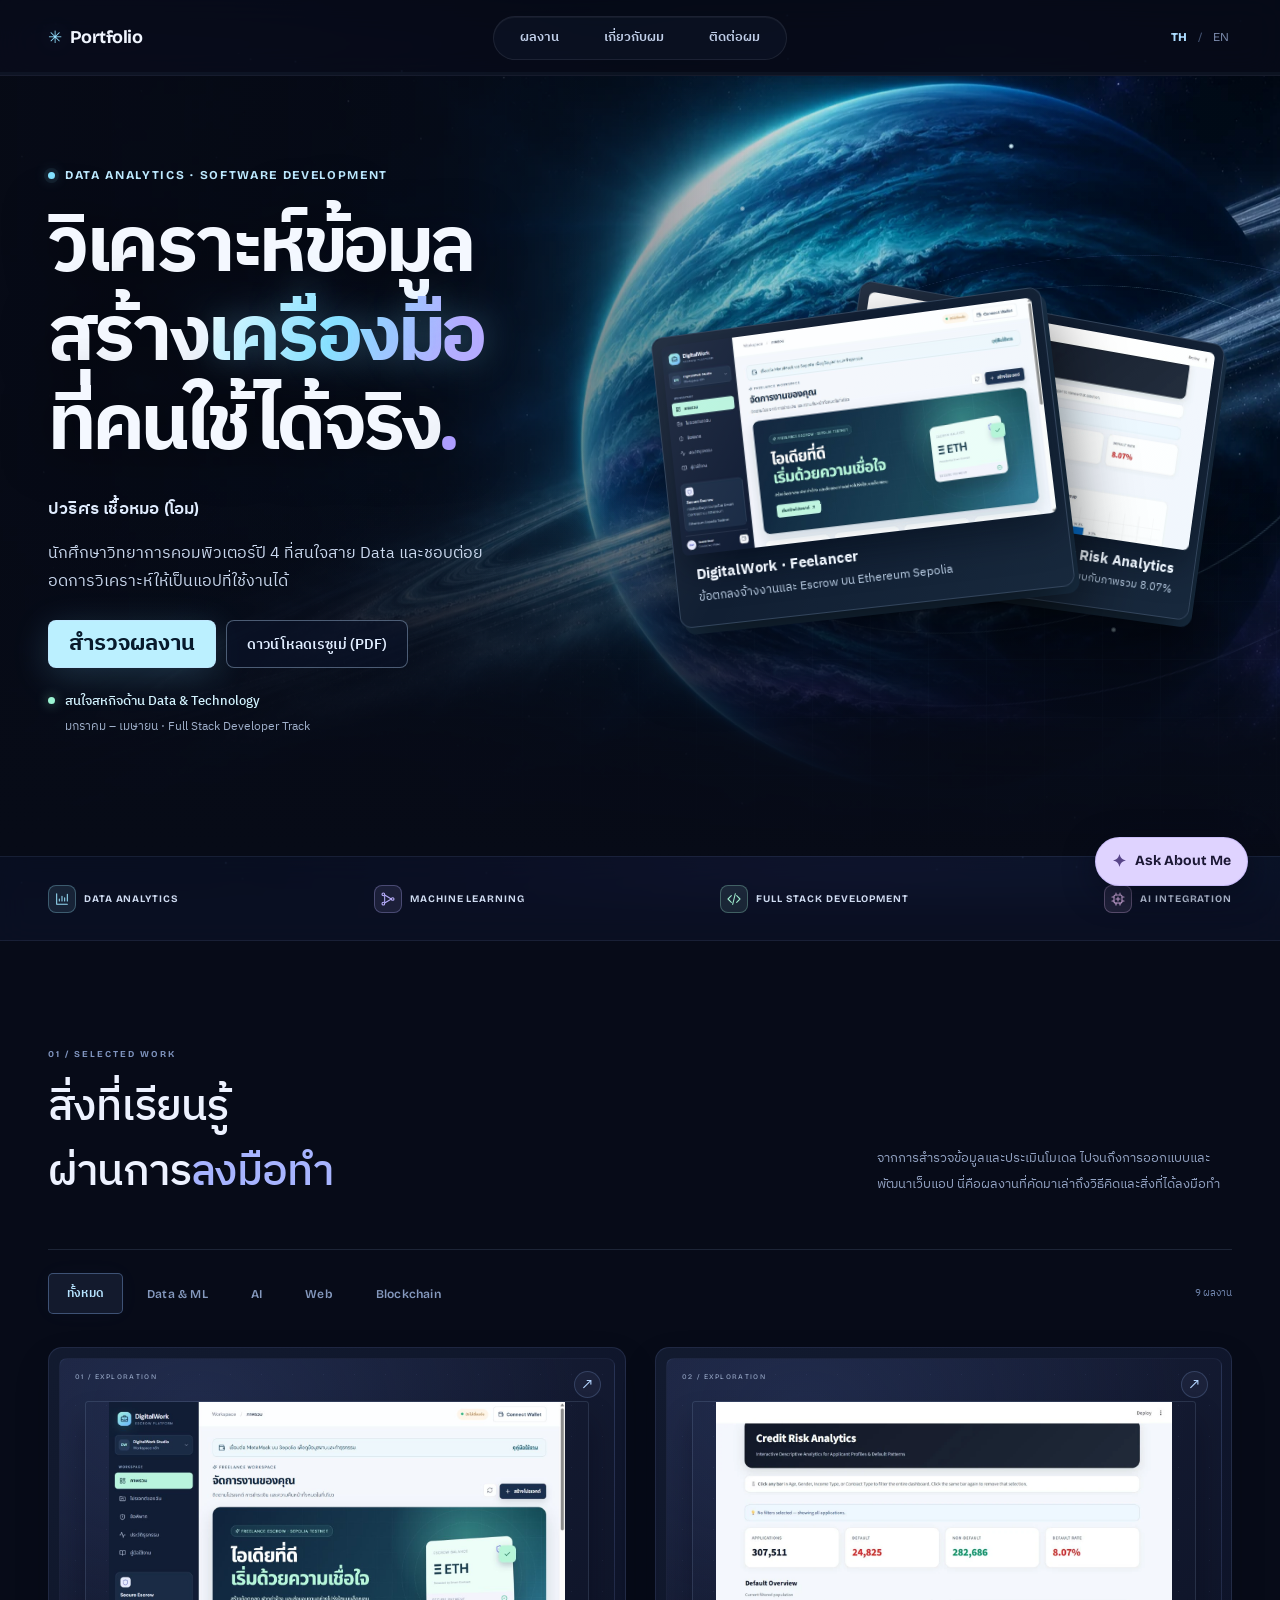
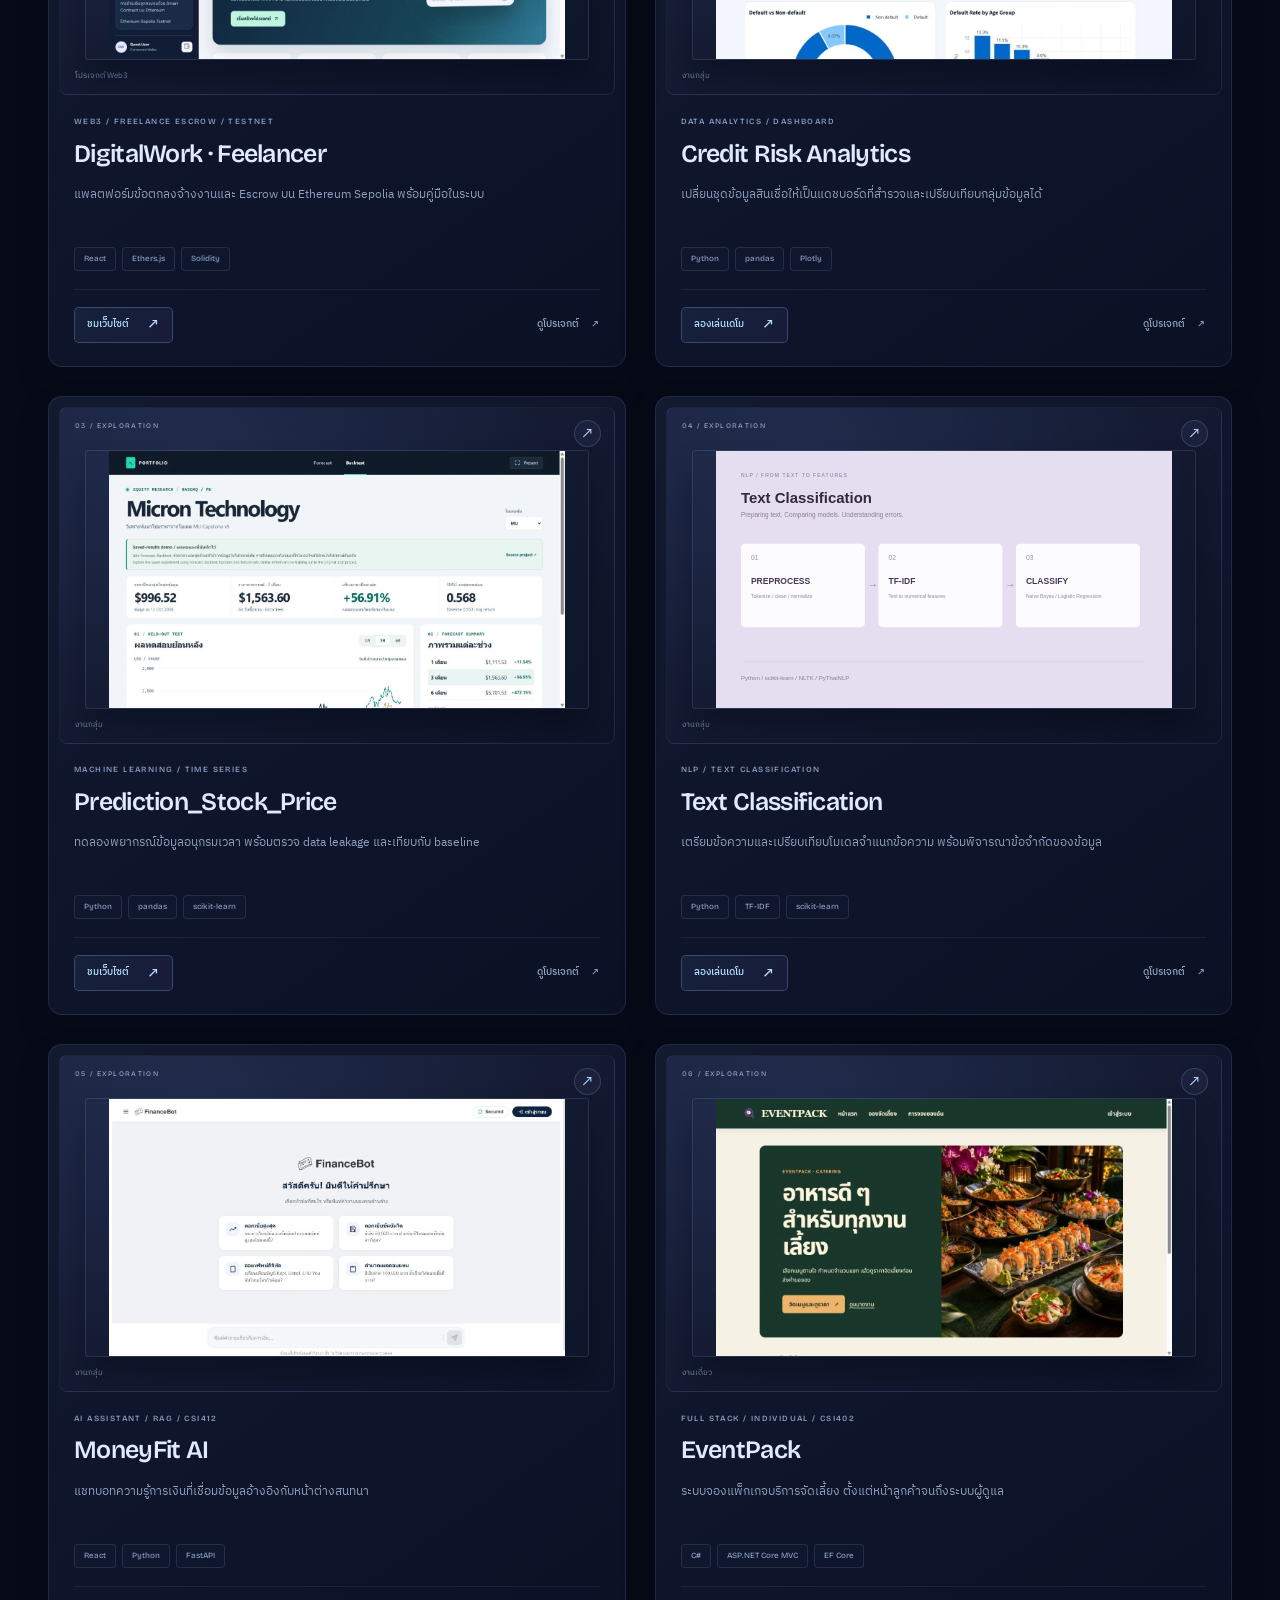
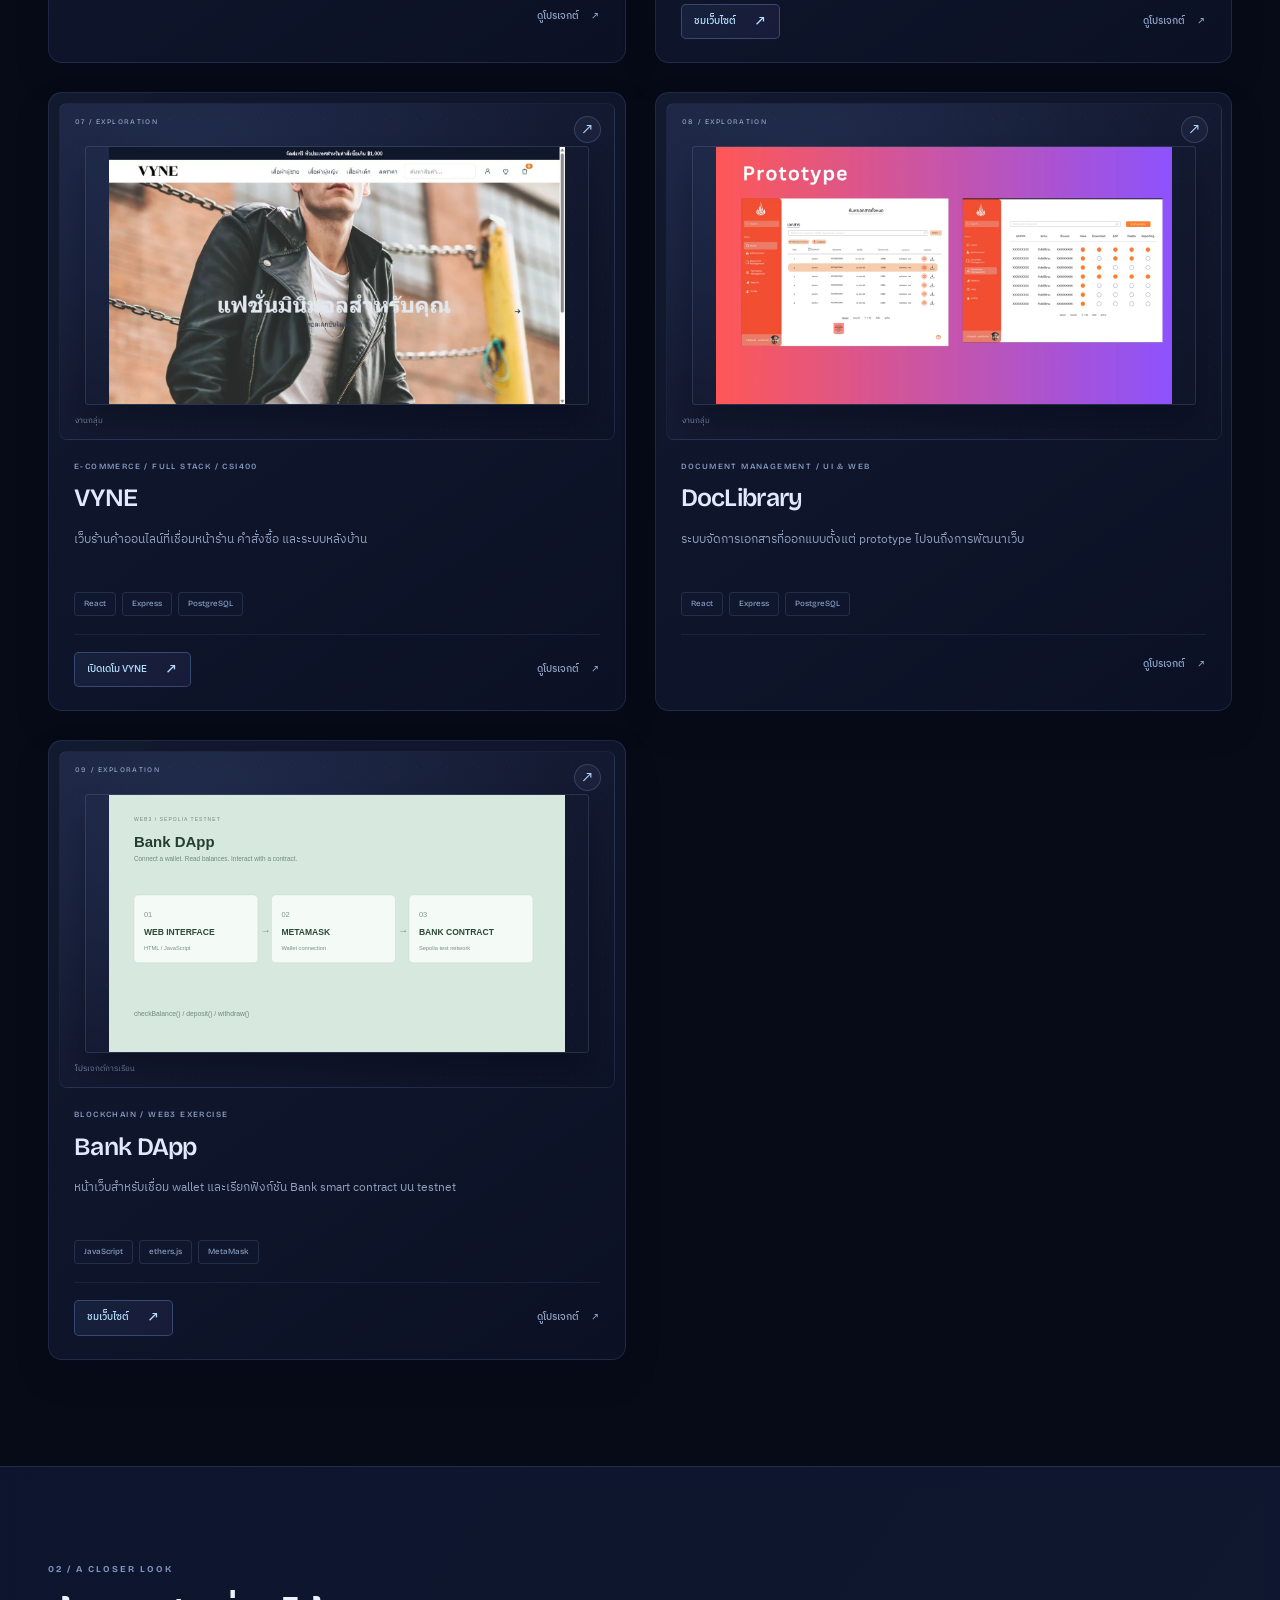
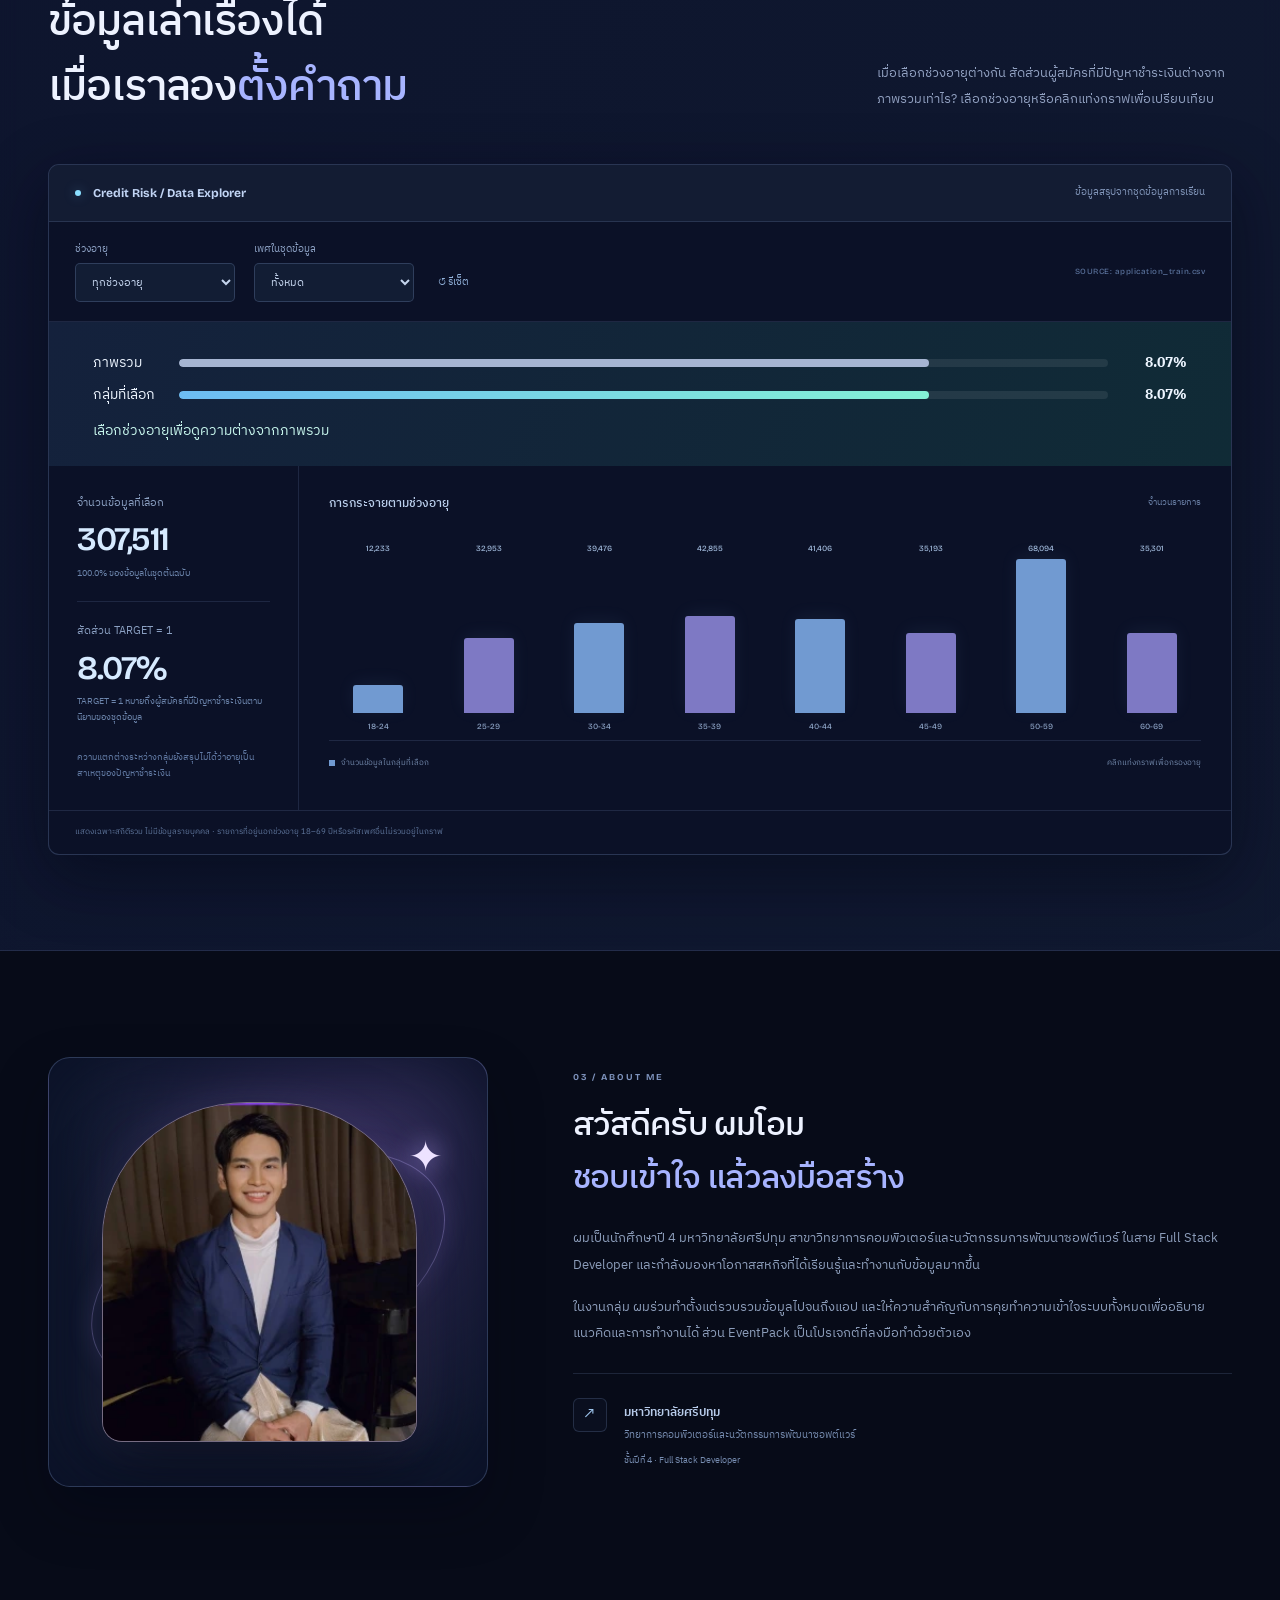
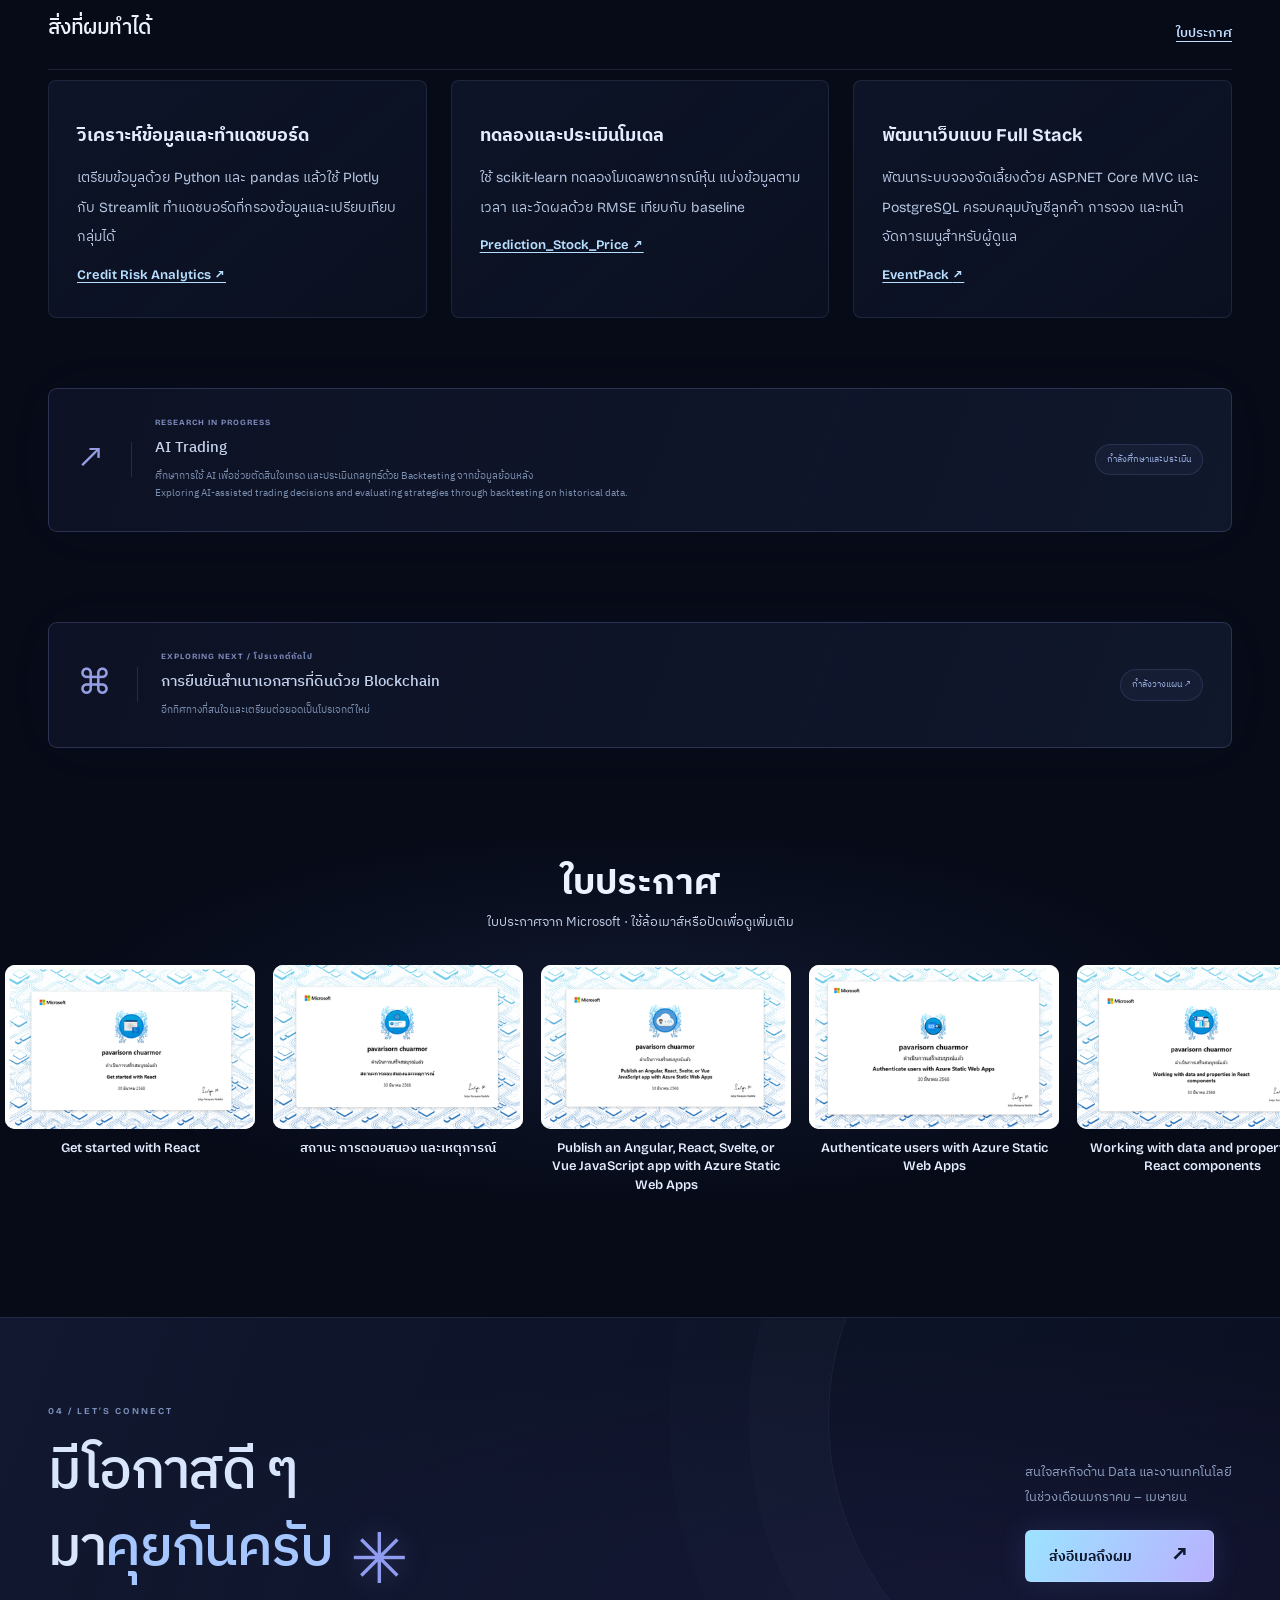
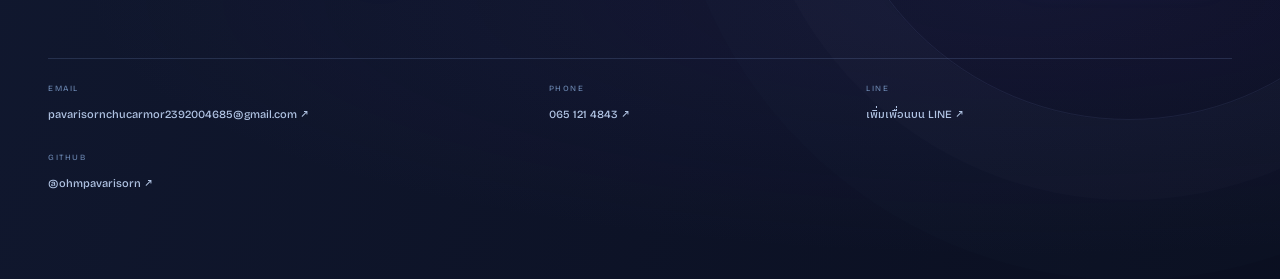
==== index.html @ dfcfea00 "Add space-themed reading progress below navbar" ====
<!doctype html>
<html lang="th">
<head>
  <meta charset="utf-8">
  <meta name="viewport" content="width=device-width, initial-scale=1">
  <meta name="theme-color" content="#070b18">
  <meta name="description" content="Ohm — Pavrisorn Chuamor. Portfolio of data analytics, machine learning, AI and full stack projects. Computer Science student at Sripatum University.">
  <meta property="og:title" content="Portfolio Website Pavarisorn">
  <meta property="og:description" content="Selected work in data analytics, machine learning and full stack development. Available for cooperative education, January–April.">
  <title>Portfolio Website Pavarisorn</title>
  <link rel="icon" href="assets/favicon.svg" type="image/svg+xml">
  <link rel="preconnect" href="https://fonts.googleapis.com">
  <link rel="preconnect" href="https://fonts.gstatic.com" crossorigin>
  <link href="https://fonts.googleapis.com/css2?family=Bricolage+Grotesque:wght@400..800&family=IBM+Plex+Sans+Thai:wght@400;500;600;700&display=swap" rel="stylesheet">
  <link rel="stylesheet" href="styles.css">
  <link rel="stylesheet" href="space.css?v=nebula">
  <link rel="stylesheet" href="profile.css?v=full-width-certificates">
  <link rel="stylesheet" href="ask-ohm.css?v=glass">
  <link rel="stylesheet" href="cursor.css?v=spotlight">
  <link rel="preload" as="image" href="launch-planet.webp">
  <link rel="stylesheet" href="launch.css?v=reading-progress">
  <script src="launch.js?v=depth" defer></script>
  <script src="content.js?v=featured-feelancer" defer></script>
  <script src="app.js?v=case-study" defer></script>
  <script src="navigation.js?v=reading-progress" defer></script>
  <script src="space.js?v=showcase" defer></script>
  <script src="ask-ohm.js?v=project-skills" defer></script>
  <script src="certificates.js?v=wheel-loop" defer></script>
  <script src="cursor.js?v=spotlight" defer></script>
</head>
<body>
  <canvas id="space-canvas" aria-hidden="true"></canvas>
  <div class="space-ambient" aria-hidden="true">
    <span class="space-meteor"></span>
    <span class="space-meteor"></span>
  </div>
  <div class="cursor-spotlight" aria-hidden="true"></div>
  <a class="skip-link" href="#main" data-i18n="skip">ข้ามไปเนื้อหา</a>
  <header class="header">
    <a class="wordmark" href="#home"><span aria-hidden="true">✳</span>Portfolio</a>
    <nav class="portfolio-nav" aria-label="Main navigation">
      <span class="nav-glass" aria-hidden="true"></span>
      <a href="#work" data-i18n="navWork">ผลงาน</a>
      <a href="#about" data-i18n="navAbout">เกี่ยวกับผม</a>
      <a href="#contact" data-i18n="navContact">ติดต่อผม</a>
    </nav>
    <div class="header-actions">
      <div class="language" role="group" aria-label="Language"><button type="button" data-lang="th" aria-pressed="true">TH</button><span>/</span><button type="button" data-lang="en" aria-pressed="false">EN</button></div>
    </div>
    <div class="reading-progress" aria-hidden="true"><span></span></div>
  </header>
  <main id="main">
    <section class="hero launch-hero" id="home">
      <div class="launch-scene" aria-hidden="true">
        <div class="launch-art"></div>
        <div class="launch-depth">
          <div class="launch-stars"></div>
          <div class="launch-orbits">
            <div class="launch-orbit launch-orbit-inner"><i><b></b></i></div>
            <div class="launch-orbit launch-orbit-outer"><i><b></b></i></div>
          </div>
        </div>
        <div class="launch-grid"></div>
      </div>
      <div class="wrap launch-inner">
      <div class="hero-copy">
        <p class="eyebrow"><span class="status-dot"></span><span data-i18n="heroEyebrow">DATA ANALYTICS · SOFTWARE DEVELOPMENT</span></p>
        <h1 data-i18n-html="heroTitle">วิเคราะห์ข้อมูล<br>สร้าง<span class="accent-word">เครื่องมือ<span class="underline"></span></span><br>ที่คนใช้ได้จริง<span class="hero-period">.</span></h1>
        <p class="hero-name" data-i18n="profileName">ปวริศร เชื้อหมอ (โอม)</p>
        <p class="hero-description" data-i18n="heroDescription">นักศึกษาวิทยาการคอมพิวเตอร์ปี 4 ที่สนใจสาย Data และชอบต่อยอดการวิเคราะห์ให้เป็นแอปที่ใช้งานได้</p>
        <div class="hero-buttons">
          <a class="button primary" href="#work"><span data-i18n="viewWork">สำรวจผลงาน</span></a>
          <a class="button resume-button" href="assets/pavarisorn-chuamor-resume.pdf" download><span data-i18n="downloadResume">ดาวน์โหลดเรซูเม่ (PDF)</span></a>
        </div>
        <div class="availability"><span class="launch-signal" aria-hidden="true"></span><div><strong data-i18n="available">สนใจสหกิจด้าน Data & Technology</strong><span data-i18n="internship">มกราคม – เมษายน · Full Stack Developer Track</span></div></div>
      </div>
        <div class="launch-featured" aria-label="Featured projects">
          <div class="launch-projects">
            <a class="launch-card" href="#project/feelancer">
              <img src="assets/feelancer-live.jpg" width="1265" height="712" alt="" decoding="async">
              <div><strong>DigitalWork · Feelancer</strong><small data-i18n="featuredFeelancer">ข้อตกลงจ้างงานและ Escrow บน Ethereum Sepolia</small></div>
            </a>
            <a class="launch-card" href="#project/credit-risk">
              <img src="assets/credit-ui.webp" width="1280" height="720" alt="" decoding="async">
              <div><strong>Credit Risk Analytics</strong><small data-i18n="featuredCredit">ผู้สมัครอายุ 18–24 ปีมีปัญหาชำระเงิน 12.29% เทียบกับภาพรวม 8.07%</small></div>
            </a>
          </div>
        </div>
      </div>
    </section>
    <div class="discipline-strip" aria-label="Areas of interest">
      <div class="wrap">
        <span class="discipline-item">
          <svg viewBox="0 0 24 24" aria-hidden="true"><path d="M4 4v16h16M8 15v-3m4 3V8m4 7v-5m4 5V5"/></svg>
          Data Analytics
        </span>
        <span class="discipline-item">
          <svg viewBox="0 0 24 24" aria-hidden="true"><path d="m7 6 10 6M7 18l10-6M7 8v8"/><circle cx="5" cy="5" r="2"/><circle cx="5" cy="19" r="2"/><circle cx="19" cy="12" r="2"/></svg>
          Machine Learning
        </span>
        <span class="discipline-item">
          <svg viewBox="0 0 24 24" aria-hidden="true"><path d="m8 7-5 5 5 5m8-10 5 5-5 5m-2-13-4 16"/></svg>
          Full Stack Development
        </span>
        <span class="discipline-item">
          <svg viewBox="0 0 24 24" aria-hidden="true"><rect x="6" y="6" width="12" height="12" rx="2"/><path d="M9 3v3m6-3v3m-6 12v3m6-3v3M3 9h3m-3 6h3m12-6h3m-3 6h3m-9-6v6m-3-3h6"/></svg>
          AI Integration
        </span>
      </div>
    </div>

    <section id="work" class="section wrap work-section">
      <div class="section-heading"><div><p class="eyebrow section-index">01 / SELECTED WORK</p><h2 data-i18n-html="workTitle">สิ่งที่เรียนรู้<br>ผ่านการ<span class="serif-word">ลงมือทำ</span></h2></div><p class="section-intro" data-i18n="workIntro">จากการสำรวจข้อมูลและประเมินโมเดล ไปจนถึงการออกแบบและพัฒนาเว็บแอป นี่คือผลงานที่คัดมาเล่าถึงวิธีคิดและสิ่งที่ได้ลงมือทำ</p></div>
      <div class="filter-row"><div class="filters" role="group" aria-label="Project filters"><button data-filter="all" aria-pressed="true" data-i18n="filterAll">ทั้งหมด</button><button data-filter="data" aria-pressed="false">Data & ML</button><button data-filter="ai" aria-pressed="false">AI</button><button data-filter="web" aria-pressed="false">Web</button><button data-filter="blockchain" aria-pressed="false">Blockchain</button></div><span class="project-count" id="project-count" aria-live="polite"></span></div>
      <div class="project-grid" id="project-grid"></div>
      <noscript><p>ผลงาน: Credit Risk Dashboard, MU Forecasting, Text Classification, MoneyFit AI, EventPack, VYNE, DocLibrary และ Bank DApp. กรุณาเปิด JavaScript เพื่อดูรายละเอียดและสลับภาษา</p></noscript>
    </section>

    <section class="playground-section" id="playground">
      <div class="wrap">
        <div class="section-heading"><div><p class="eyebrow section-index">02 / A CLOSER LOOK</p><h2 data-i18n-html="playTitle">ข้อมูลเล่าเรื่องได้<br>เมื่อเราลอง<span class="serif-word">ตั้งคำถาม</span></h2></div><p class="section-intro" data-i18n="playIntro">เมื่อเลือกช่วงอายุต่างกัน สัดส่วนผู้สมัครที่มีปัญหาชำระเงินต่างจากภาพรวมเท่าไร? เลือกช่วงอายุหรือคลิกแท่งกราฟเพื่อเปรียบเทียบ</p></div>
        <div class="explorer">
          <div class="explorer-top"><div><span class="live-dot"></span><strong>Credit Risk / Data Explorer</strong></div><span data-i18n="aggregateOnly">ข้อมูลสรุปจากชุดข้อมูลการเรียน</span></div>
          <div class="explorer-controls"><label><span data-i18n="ageLabel">ช่วงอายุ</span><select id="age-filter"><option value="all">ทุกช่วงอายุ</option><option>18-24</option><option>25-29</option><option>30-34</option><option>35-39</option><option>40-44</option><option>45-49</option><option>50-59</option><option>60-69</option></select></label><label><span data-i18n="genderLabel">เพศในชุดข้อมูล</span><select id="gender-filter"><option value="all">ทั้งหมด</option><option value="F">F</option><option value="M">M</option></select></label><button class="reset-button" id="reset-data" data-i18n="reset">↺ รีเซ็ต</button><span class="data-source">SOURCE: application_train.csv</span></div>
          <div class="rate-panel" hidden id="rate-panel">
            <div class="rate-row"><span data-i18n="overall">ภาพรวม</span><i><b id="overall-bar"></b></i><strong id="overall-rate"></strong></div>
            <div class="rate-row"><span data-i18n="group">กลุ่มที่เลือก</span><i><b id="group-bar"></b></i><strong id="group-rate"></strong></div>
            <p id="rate-insight" aria-live="polite"></p>
          </div>
          <div class="explorer-body"><div class="data-metrics"><div><p data-i18n="recordsLabel">จำนวนข้อมูลที่เลือก</p><strong id="metric-count">—</strong><span id="metric-share">—</span></div><div><p data-i18n="targetLabel">สัดส่วน TARGET = 1</p><strong id="metric-rate">—</strong><span data-i18n="targetExplanation">TARGET = 1 หมายถึงผู้สมัครที่มีปัญหาชำระเงินตามนิยามของชุดข้อมูล</span></div><p class="metric-note" data-i18n="metricNote">ความแตกต่างระหว่างกลุ่มยังสรุปไม่ได้ว่าอายุเป็นสาเหตุของปัญหาชำระเงิน</p></div><div class="age-chart"><div class="chart-heading"><h3 data-i18n="chartTitle">การกระจายตามช่วงอายุ</h3><span data-i18n="chartUnit">จำนวนรายการ</span></div><div id="age-chart" class="bars" role="group" aria-label="Age distribution chart"></div><div class="chart-legend"><span><i></i><span data-i18n="legendCount">จำนวนข้อมูลในกลุ่มที่เลือก</span></span><span data-i18n="chartHint">คลิกแท่งกราฟเพื่อกรองอายุ</span></div></div></div>
          <p class="explorer-foot" data-i18n="dataFoot">แสดงเฉพาะสถิติรวม ไม่มีข้อมูลรายบุคคล · รายการที่อยู่นอกช่วงอายุ 18–69 ปีหรือรหัสเพศอื่นไม่รวมอยู่ในกราฟ</p>
        </div>
      </div>
    </section>

    <section class="section wrap about-section" id="about">
      <figure class="about-card portrait">
        <div class="portrait-orbit" aria-hidden="true"></div>
        <div class="portrait-photo"><img src="assets/pavrisorn-portrait.webp" width="331" height="317" alt="Pavrisorn Chuamor (Ohm)" loading="lazy"></div>
        <span class="portrait-star" aria-hidden="true">✦</span>
      </figure>
      <div class="about-copy"><p class="eyebrow section-index">03 / ABOUT ME</p><h2 data-i18n-html="aboutTitle">สวัสดีครับ ผมโอม<br><span class="serif-word">ชอบเข้าใจ แล้วลงมือสร้าง</span></h2><p data-i18n="aboutBody">ผมเป็นนักศึกษาปี 4 มหาวิทยาลัยศรีปทุม สาขาวิทยาการคอมพิวเตอร์และนวัตกรรมการพัฒนาซอฟต์แวร์ ในสาย Full Stack Developer และกำลังมองหาโอกาสสหกิจที่ได้เรียนรู้และทำงานกับข้อมูลมากขึ้น</p><p data-i18n="aboutBody2">ในงานกลุ่ม ผมร่วมทำตั้งแต่รวบรวมข้อมูลไปจนถึงแอป และให้ความสำคัญกับการคุยทำความเข้าใจระบบทั้งหมดเพื่ออธิบายแนวคิดและการทำงานได้ ส่วน EventPack เป็นโปรเจกต์ที่ลงมือทำด้วยตัวเอง</p><div class="education"><span class="education-icon">↗</span><div><strong data-i18n="educationTitle">มหาวิทยาลัยศรีปทุม</strong><p data-i18n="educationBody">วิทยาการคอมพิวเตอร์และนวัตกรรมการพัฒนาซอฟต์แวร์</p><span data-i18n="educationTrack">ชั้นปีที่ 4 · Full Stack Developer</span></div></div></div>
    </section>
    <section class="wrap skills-section" aria-labelledby="skills-title">
      <div class="section-heading compact"><h2 id="skills-title" data-i18n="skillsTitle">สิ่งที่ผมทำได้</h2><a class="text-link credentials-jump" href="#credentials" data-i18n="credentialsTitle">ใบประกาศ</a></div>
      <div class="skills-grid">
        <div><h3 data-i18n="capabilityData">วิเคราะห์ข้อมูลและทำแดชบอร์ด</h3><p data-i18n="skillsData">เตรียมข้อมูลด้วย Python และ pandas แล้วใช้ Plotly กับ Streamlit ทำแดชบอร์ดที่กรองข้อมูลและเปรียบเทียบกลุ่มได้</p><a href="#project/credit-risk">Credit Risk Analytics <span aria-hidden="true">↗</span></a></div>
        <div><h3 data-i18n="capabilityModel">ทดลองและประเมินโมเดล</h3><p data-i18n="skillsModel">ใช้ scikit-learn ทดลองโมเดลพยากรณ์หุ้น แบ่งข้อมูลตามเวลา และวัดผลด้วย RMSE เทียบกับ baseline</p><a href="#project/mu-forecast">Prediction_Stock_Price <span aria-hidden="true">↗</span></a></div>
        <div><h3 data-i18n="capabilityWeb">พัฒนาเว็บแบบ Full Stack</h3><p data-i18n="skillsWeb">พัฒนาระบบจองจัดเลี้ยงด้วย ASP.NET Core MVC และ PostgreSQL ครอบคลุมบัญชีลูกค้า การจอง และหน้าจัดการเมนูสำหรับผู้ดูแล</p><a href="#project/eventpack">EventPack <span aria-hidden="true">↗</span></a></div>
      </div>
    </section>
    <section class="wrap next-project" id="ai-trading"><span class="next-icon" aria-hidden="true">↗</span><div><p class="eyebrow">RESEARCH IN PROGRESS</p><h3>AI Trading</h3><p lang="th">ศึกษาการใช้ AI เพื่อช่วยตัดสินใจเทรด และประเมินกลยุทธ์ด้วย Backtesting จากข้อมูลย้อนหลัง</p><p lang="en">Exploring AI-assisted trading decisions and evaluating strategies through backtesting on historical data.</p></div><span class="coming-soon">กำลังศึกษาและประเมิน</span></section>
    <section class="wrap next-project" id="next-project"><span class="next-icon" aria-hidden="true">⌘</span><div><p class="eyebrow" data-i18n="nextEyebrow">EXPLORING NEXT / โปรเจกต์ถัดไป</p><h3 data-i18n="nextTitle">การยืนยันสำเนาเอกสารที่ดินด้วย Blockchain</h3><p data-i18n="nextBody">อีกทิศทางที่สนใจและเตรียมต่อยอดเป็นโปรเจกต์ใหม่</p></div><span class="coming-soon" data-i18n="comingSoon">กำลังวางแผน ↗</span></section>

    <section id="credentials" class="credentials-section" aria-labelledby="credentials-title">
      <div class="credentials-copy">
        <h2 id="credentials-title" data-i18n="credentialsTitle">ใบประกาศ</h2>
        <p id="certificates-hint" data-i18n="credentialsIntro">ใบประกาศจาก Microsoft · ใช้ล้อเมาส์หรือปัดเพื่อดูเพิ่มเติม</p>
      </div>
      <div class="certificate-deck">
        <ol class="certificate-track" id="certificate-track" tabindex="0" aria-labelledby="credentials-title" aria-describedby="certificates-hint">
          <li class="certificate-slide">
            <button type="button" class="certificate-image gallery-image" data-image="assets/certificates/microsoft-01.png" data-caption="Get started with React" aria-labelledby="certificate-title-1">
              <img src="assets/certificates/microsoft-01.png" alt="" width="385" height="257" loading="lazy">
            </button>
            <h3 id="certificate-title-1" lang="en">Get started with React</h3>
          </li>
          <li class="certificate-slide">
            <button type="button" class="certificate-image gallery-image" data-image="assets/certificates/microsoft-02.png" data-caption="สถานะ การตอบสนอง และเหตุการณ์" aria-labelledby="certificate-title-2">
              <img src="assets/certificates/microsoft-02.png" alt="" width="384" height="257" loading="lazy">
            </button>
            <h3 id="certificate-title-2" lang="th">สถานะ การตอบสนอง และเหตุการณ์</h3>
          </li>
          <li class="certificate-slide">
            <button type="button" class="certificate-image gallery-image" data-image="assets/certificates/microsoft-03.png" data-caption="Publish an Angular, React, Svelte, or Vue JavaScript app with Azure Static Web Apps" aria-labelledby="certificate-title-3">
              <img src="assets/certificates/microsoft-03.png" alt="" width="381" height="255" loading="lazy">
            </button>
            <h3 id="certificate-title-3" lang="en">Publish an Angular, React, Svelte, or Vue JavaScript app with Azure Static Web Apps</h3>
          </li>
          <li class="certificate-slide">
            <button type="button" class="certificate-image gallery-image" data-image="assets/certificates/microsoft-04.png" data-caption="Authenticate users with Azure Static Web Apps" aria-labelledby="certificate-title-4">
              <img src="assets/certificates/microsoft-04.png" alt="" width="383" height="255" loading="lazy">
            </button>
            <h3 id="certificate-title-4" lang="en">Authenticate users with Azure Static Web Apps</h3>
          </li>
          <li class="certificate-slide">
            <button type="button" class="certificate-image gallery-image" data-image="assets/certificates/microsoft-05.png" data-caption="Working with data and properties in React components" aria-labelledby="certificate-title-5">
              <img src="assets/certificates/microsoft-05.png" alt="" width="386" height="259" loading="lazy">
            </button>
            <h3 id="certificate-title-5" lang="en">Working with data and properties in React components</h3>
          </li>
          <li class="certificate-slide">
            <button type="button" class="certificate-image gallery-image" data-image="assets/certificates/microsoft-06.png" data-caption="สร้างแอปพลิเคชันแบบเต็มรูปแบบด้วย React และ ASP.NET Core Minimal API" aria-labelledby="certificate-title-6">
              <img src="assets/certificates/microsoft-06.png" alt="" width="399" height="259" loading="lazy">
            </button>
            <h3 id="certificate-title-6" lang="th">สร้างแอปพลิเคชันแบบเต็มรูปแบบด้วย React และ ASP.NET Core Minimal API</h3>
          </li>
          <li class="certificate-slide">
            <button type="button" class="certificate-image gallery-image" data-image="assets/certificates/microsoft-07.png" data-caption="สร้าง Web API ด้วย ASP.NET Core Minimal API และ .NET" aria-labelledby="certificate-title-7">
              <img src="assets/certificates/microsoft-07.png" alt="" width="392" height="267" loading="lazy">
            </button>
            <h3 id="certificate-title-7" lang="th">สร้าง Web API ด้วย ASP.NET Core Minimal API และ .NET</h3>
          </li>
          <li class="certificate-slide">
            <button type="button" class="certificate-image gallery-image" data-image="assets/certificates/microsoft-08.png" data-caption="ใช้ฐานข้อมูลกับ Minimal API ด้วย Entity Framework Core และ ASP.NET Core" aria-labelledby="certificate-title-8">
              <img src="assets/certificates/microsoft-08.png" alt="" width="375" height="256" loading="lazy">
            </button>
            <h3 id="certificate-title-8" lang="th">ใช้ฐานข้อมูลกับ Minimal API ด้วย Entity Framework Core และ ASP.NET Core</h3>
          </li>
          <li class="certificate-slide">
            <button type="button" class="certificate-image gallery-image" data-image="assets/certificates/microsoft-09.png" data-caption="Publish an API to Azure Static Web Apps" aria-labelledby="certificate-title-9">
              <img src="assets/certificates/microsoft-09.png" alt="" width="382" height="256" loading="lazy">
            </button>
            <h3 id="certificate-title-9" lang="en">Publish an API to Azure Static Web Apps</h3>
          </li>
          <li class="certificate-slide">
            <button type="button" class="certificate-image gallery-image" data-image="assets/certificates/microsoft-10.png" data-caption="นำเข้าข้อมูลด้วย Windows PowerShell" aria-labelledby="certificate-title-10">
              <img src="assets/certificates/microsoft-10.png" alt="" width="370" height="249" loading="lazy">
            </button>
            <h3 id="certificate-title-10" lang="th">นำเข้าข้อมูลด้วย Windows PowerShell</h3>
          </li>
        </ol>
      </div>
    </section>

    <section id="contact" class="contact-section"><div class="wrap"><p class="eyebrow section-index">04 / LET'S CONNECT</p><div class="contact-heading"><h2 data-i18n-html="contactTitle">มีโอกาสดี ๆ<br>มา<span class="serif-word">คุยกันครับ</span><span class="contact-star">✳</span></h2><div><p data-i18n="contactBody">สนใจสหกิจด้าน Data และงานเทคโนโลยี<br>ในช่วงเดือนมกราคม – เมษายน</p><a class="button primary" href="https://mail.google.com/mail/?view=cm&amp;fs=1&amp;to=pavarisornchucarmor2392004685%40gmail.com" target="_blank" rel="noopener noreferrer"><span data-i18n="emailMe">ส่งอีเมลถึงผม</span><span>↗</span></a></div></div><div class="contact-details"><a href="mailto:pavarisornchucarmor2392004685@gmail.com"><span>EMAIL</span><strong>pavarisornchucarmor2392004685@gmail.com ↗</strong></a><a href="tel:+66651214843"><span>PHONE</span><strong>065 121 4843 ↗</strong></a><a href="https://line.me/ti/p/I6e5qx8350" target="_blank" rel="noopener noreferrer" aria-label="Add me on LINE"><span>LINE</span><strong>เพิ่มเพื่อนบน LINE ↗</strong></a><a href="https://github.com/ohmpavarisorn" target="_blank" rel="noopener noreferrer"><span>GITHUB</span><strong>@ohmpavarisorn ↗</strong></a></div></div></section>
  </main>
  <div class="ask-widget">
    <section class="ask-panel" id="ask-ohm" aria-labelledby="ask-title" hidden>
      <div class="ask-header">
        <h2 id="ask-title" tabindex="-1">Ask About Me</h2>
        <button class="ask-close" type="button" aria-label="ปิด Ask About Me"><span aria-hidden="true">×</span></button>
      </div>
      <div class="ask-body">
        <div class="ask-conversation" aria-live="polite" aria-atomic="true">
          <p class="ask-question" hidden></p>
          <p class="ask-reply"></p>
        </div>
        <form class="ask-form" role="search" aria-labelledby="ask-title">
          <input name="question" type="search" maxlength="180" autocomplete="off" required>
          <button type="submit"><span aria-hidden="true">↑</span></button>
        </form>
        <div class="ask-suggestions"></div>
        <div class="ask-result" hidden></div>
      </div>
    </section>
    <button class="ask-launcher" type="button" aria-controls="ask-ohm" aria-expanded="false" hidden><span aria-hidden="true">✦</span> Ask About Me</button>
  </div>
  <dialog id="project-dialog" aria-labelledby="dialog-title"><div class="dialog-inner"><button class="dialog-close" id="dialog-close" aria-label="Close project">✕</button><div id="dialog-content"></div></div></dialog>
  <dialog id="image-dialog" aria-label="Project image"><button class="image-close" aria-label="Close image">✕</button><img id="lightbox-image" src="" alt=""></dialog>
  <div class="toast" id="toast" role="status"></div>
</body>
</html>
---- styles.css ----
:root{--paper:#f4f4ee;--ink:#202520;--muted:#6e746a;--line:#d8dccf;--green:#d4f474;--forest:#26392f;--white:#fff;--body:'IBM Plex Sans Thai','Leelawadee UI',sans-serif;--display:'Manrope','IBM Plex Sans Thai',sans-serif}
*{box-sizing:border-box}html{scroll-behavior:smooth;scroll-padding-top:100px}body{margin:0;color:var(--ink);background:var(--paper);font-family:var(--body);font-size:16px;line-height:1.75;-webkit-font-smoothing:antialiased}button,input,select{font:inherit}button,a{-webkit-tap-highlight-color:transparent}a{color:inherit;text-decoration:none}button{cursor:pointer}button:focus-visible,a:focus-visible,select:focus-visible{outline:3px solid #538d37;outline-offset:5px}img{display:block;max-width:100%;height:auto}p,h1,h2,h3{margin:0}button{color:inherit}::selection{background:var(--green);color:var(--ink)}.wrap{width:min(1200px,calc(100% - 96px));margin-inline:auto}.header{height:94px;display:flex;align-items:center;justify-content:space-between;padding:0 48px;border-bottom:1px solid var(--line);max-width:1600px;margin:auto;gap:25px}.wordmark{font-family:var(--display);font-size:33px;font-weight:800;letter-spacing:-2px;line-height:1;display:inline-flex;align-items:center;gap:3px}.wordmark span{font-size:39px;font-weight:400;color:#62813b;line-height:1}.desktop-nav{display:flex;gap:34px;font-size:14px;font-weight:500}.desktop-nav a{position:relative}.desktop-nav a:after{content:'';position:absolute;bottom:-6px;left:0;height:1px;width:0;background:var(--ink);transition:width .2s}.desktop-nav a:hover:after{width:100%}.header-actions{display:flex;align-items:center;gap:30px}.language{display:flex;gap:8px;align-items:center;font-family:var(--display);font-size:12px}.language button{border:0;background:none;color:#868b81;padding:5px 3px}.language button[aria-pressed=true]{color:var(--ink);font-weight:800}.language span{color:#9b9f95}.contact-link{font-size:14px;display:flex;align-items:center;gap:23px}.contact-link>span:last-child{border:1px solid var(--ink);border-radius:50%;width:32px;height:32px;display:grid;place-items:center}.skip-link{position:fixed;top:-100px;left:20px;background:var(--green);z-index:100;padding:10px 20px}.skip-link:focus{top:12px}.hero{min-height:650px;display:grid;grid-template-columns:1fr 1fr;gap:18px;align-items:center;padding-top:74px;padding-bottom:70px}.eyebrow{font:700 10px/1.6 var(--display);letter-spacing:1.6px;display:flex;align-items:center;gap:10px;text-transform:uppercase}.status-dot,.live-dot{width:7px;height:7px;border-radius:50%;background:#66883e;display:inline-block;box-shadow:0 0 0 4px #7b9e5420}.hero h1{font-size:clamp(48px,5.6vw,77px);font-weight:600;line-height:1.38;letter-spacing:-3.7px;margin:23px 0 18px;white-space:nowrap}.accent-word{position:relative;display:inline-block;z-index:0}.underline{position:absolute;bottom:9px;left:-3px;right:-6px;height:17px;background:var(--green);z-index:-1;transform:rotate(-2deg)}.hero-period{color:#6d8a42}.hero-name{font:700 14px/1.65 var(--display);display:flex;flex-wrap:wrap;gap:4px 13px}.hero-name>span{font:400 12px/1.9 var(--body);color:var(--muted)}.hero-description{max-width:435px;font-size:15px;color:#71766c;margin-top:17px;line-height:1.9}.hero-buttons{display:flex;align-items:center;gap:31px;margin-top:26px}.button{display:inline-flex;align-items:center;justify-content:space-between;gap:38px;padding:14px 23px;border-radius:4px;font-size:14px;font-weight:600;line-height:1.5;min-height:50px;border:1px solid transparent;transition:transform .2s,background .2s}.button:hover{transform:translateY(-3px)}.button.primary{background:var(--ink);color:white}.button.primary:hover{background:#364a35}.button.primary>span:last-child{font-size:22px;line-height:1}.button.secondary{border-color:var(--line);background:white}.text-link{display:inline-flex;gap:15px;align-items:center;font-size:13px;font-weight:600}.text-link:hover{color:#57812d}.availability{border-top:1px solid var(--line);display:flex;align-items:center;gap:15px;margin-top:31px;padding-top:19px;max-width:420px}.small-star{font-family:var(--display);font-size:36px;line-height:1;color:#637f43}.availability strong{font-size:12px;font-weight:600;display:block}.availability div>span{font-size:10px;color:var(--muted);display:block;margin-top:3px}.hero-visual{height:475px;position:relative;min-width:0;background:#e3e8d9;border-radius:7px;margin-left:5px}.visual-grid{position:absolute;inset:0;overflow:hidden;border-radius:7px;background-image:linear-gradient(#c6cfbb80 1px,transparent 1px),linear-gradient(90deg,#c6cfbb80 1px,transparent 1px);background-size:38px 38px;mask-image:linear-gradient(125deg,#000,transparent 90%)}.visual-kicker{position:absolute;top:26px;left:26px;font:700 9px var(--display);letter-spacing:1.8px;color:#68715f}.hero-screen{position:absolute;background:white;border-radius:8px;overflow:hidden;box-shadow:0 23px 55px #23351d26;transition:transform .35s}.browser-bar{height:23px;display:flex;align-items:center;gap:4px;background:#fcfcfa;border-bottom:1px solid #e6e8e1;padding:0 9px}.browser-bar i{display:block;width:4px;height:4px;border-radius:50%;background:#cbd1c5}.browser-bar span{font:500 6px var(--display);color:#91988a;margin-left:10px}.browser-bar span:last-child{margin-left:auto}.main-screen{width:94%;left:8%;top:80px;transform:rotate(-7deg);z-index:1}.main-screen img{width:100%;aspect-ratio:16/9;object-fit:cover;object-position:top}.second-screen{width:62%;bottom:36px;left:-4%;transform:rotate(7deg);z-index:2}.second-screen img{aspect-ratio:16/9;object-fit:cover}.data-sticker{width:125px;height:140px;background:var(--green);border:1px solid #bddb69;position:absolute;right:-13px;bottom:32px;z-index:3;transform:rotate(6deg);padding:16px 14px;display:flex;flex-direction:column;justify-content:space-between;box-shadow:4px 6px 0 #3b543820}.data-sticker>span{font:800 13px/1.2 var(--display);letter-spacing:1px}.data-sticker>span:last-child{font-size:9px;letter-spacing:.4px}.data-sticker svg{width:100%;height:50px;fill:none;stroke:var(--ink);stroke-width:2.5}.visual-caption{position:absolute;bottom:13px;left:33%;display:flex;align-items:center;gap:8px;font-size:9px;color:#75836a}.visual-caption .small-star{font-size:19px}.discipline-strip{border-top:1px solid var(--line);border-bottom:1px solid var(--line)}.discipline-strip>.wrap{min-height:80px;display:flex;align-items:center;justify-content:space-between;gap:25px;font:700 11px var(--display);letter-spacing:1.2px}.discipline-strip b{font-size:27px;font-weight:400;color:#6e8652}.section{padding-block:96px}.section-heading{display:flex;align-items:flex-end;justify-content:space-between;gap:50px;margin-bottom:44px}.section-index{color:var(--muted);margin-bottom:15px}.section-heading h2,.about-copy h2,.contact-heading h2{font-size:43px;line-height:1.5;font-weight:500;letter-spacing:-1.8px}.serif-word{font-weight:600}.section-intro{max-width:355px;font-size:14px;color:var(--muted);line-height:1.9;margin-bottom:8px}.filter-row{display:flex;align-items:center;justify-content:space-between;border-top:1px solid var(--line);padding-top:23px;margin-bottom:30px;gap:15px}.filters{display:flex;gap:5px;flex-wrap:wrap}.filters button{font:600 12px var(--display);border:1px solid transparent;background:transparent;padding:9px 18px;border-radius:25px;transition:background .15s}.filters button[aria-pressed=true]{background:var(--ink);color:white}.filters button:not([aria-pressed=true]):hover{border-color:var(--line)}.project-count{color:var(--muted);font-size:11px;white-space:nowrap}.project-grid{display:grid;grid-template-columns:1fr 1fr;gap:51px 31px}.project-visual{position:relative;display:block;overflow:hidden;min-height:280px;aspect-ratio:1.55;border-radius:6px;background:#e0e6d5;padding:44px 30px 34px}.project-no{position:absolute;top:13px;left:17px;font:500 10px var(--display);color:#58624f;z-index:1}.project-image-wrap{width:100%;height:100%;display:flex;align-items:center;justify-content:center;transition:transform .4s}.project-image-wrap img{width:100%;height:auto;max-height:100%;object-fit:contain;box-shadow:0 15px 30px #00000012;border-radius:3px}.project-visual:hover .project-image-wrap{transform:scale(1.035) translateY(-3px)}.project-arrow{position:absolute;right:17px;top:15px;width:27px;height:27px;background:#ffffffa8;border-radius:50%;display:grid;place-items:center;font-size:16px;transition:background .2s}.project-visual:hover .project-arrow{background:var(--green)}.project-type{position:absolute;bottom:13px;left:17px;font-size:9px;color:#57604e}.ink .project-visual,.detail-hero.ink{background:#253930}.ink .project-no,.ink .project-type{color:#dbe6cd}.lavender .project-visual,.detail-hero.lavender{background:#e5def0}.blue .project-visual,.detail-hero.blue{background:#dce5ed}.peach .project-visual,.detail-hero.peach{background:#eddccb}.sand .project-visual,.detail-hero.sand{background:#e7e4d9}.coral .project-visual,.detail-hero.coral{background:#efd9d0}.mint .project-visual,.detail-hero.mint{background:#d7e8de}.sage .project-visual,.detail-hero.sage{background:#e1e7d6}.project-meta{padding:20px 1px 0}.project-label{font:600 9px/1.7 var(--display);letter-spacing:1.3px;color:var(--muted)}.project-meta h3{font:700 25px/1.5 var(--display);letter-spacing:-.7px;margin:5px 0 7px}.project-meta h3 a:hover{text-decoration:underline;text-underline-offset:5px}.project-summary{font-size:13px;line-height:1.85;color:var(--muted);max-width:490px;min-height:48px}.card-bottom{display:flex;align-items:center;justify-content:space-between;gap:12px;margin-top:17px}.tech-tags{display:flex;gap:6px;flex-wrap:wrap}.tech-tags>span{font:500 9px/1.5 var(--display);padding:5px 9px;border:1px solid #d6dbcf;border-radius:3px}.project-read{font-size:10px;white-space:nowrap;font-weight:500}.project-read:hover{color:#52752c}.playground-section{padding-block:90px;background:#e9ecdf;border-block:1px solid #d9ddcf}.explorer{background:#f9faf6;border:1px solid #d4dac9;border-radius:8px;overflow:hidden;box-shadow:0 13px 32px #31401f08}.explorer-top{display:flex;justify-content:space-between;align-items:center;gap:20px;padding:19px 26px;border-bottom:1px solid var(--line);font-size:10px;color:var(--muted)}.explorer-top>div{display:flex;align-items:center;gap:12px}.explorer-top strong{font:700 12px var(--display);color:var(--ink)}.live-dot{width:6px;height:6px;background:#6f8a44;box-shadow:none}.explorer-controls{padding:19px 26px;display:flex;align-items:flex-end;gap:19px;border-bottom:1px solid var(--line)}.explorer-controls label{font-size:10px;display:block}.explorer-controls label>span{display:block;margin-bottom:5px;color:var(--muted)}.explorer-controls select{border:1px solid #cdd4c2;border-radius:4px;background:#fff;padding:8px 30px 8px 12px;min-width:160px;min-height:39px;font-size:11px;color:var(--ink)}.reset-button{border:0;background:none;padding:8px 5px;font-size:10px;color:#657458;min-height:39px}.data-source{font:500 8px var(--display);color:#8a9280;margin-left:auto;align-self:center;letter-spacing:.5px}.explorer-body{display:grid;grid-template-columns:250px 1fr;min-height:340px}.data-metrics{padding:28px;border-right:1px solid var(--line)}.data-metrics>div+div{border-top:1px solid var(--line);margin-top:20px;padding-top:20px}.data-metrics p{font-size:11px;color:var(--muted)}.data-metrics strong{font:700 34px/1.6 var(--display);letter-spacing:-1.5px}.data-metrics span{display:block;font-size:9px;color:#7a8470}.data-metrics .metric-note{font-size:9px;margin-top:24px;line-height:1.8}.age-chart{padding:27px 30px 17px;min-width:0}.chart-heading{display:flex;justify-content:space-between;align-items:center;gap:15px}.chart-heading h3{font-size:12px;font-weight:500}.chart-heading>span{font-size:9px;color:var(--muted)}.bars{display:flex;align-items:flex-end;gap:12px;height:227px;padding-top:30px;border-bottom:1px solid var(--line)}.chart-bar{height:100%;flex:1;min-width:0;display:flex;flex-direction:column;align-items:center;justify-content:flex-end;padding:0;border:0;background:none;transition:opacity .2s}.bar-count{font:500 8px var(--display);white-space:nowrap;margin-bottom:6px;color:#66725a}.bar-track{display:flex;align-items:flex-end;justify-content:center;width:100%;height:160px}.bar-track>span{display:block;width:80%;max-width:50px;background:#627f4a;border-radius:3px 3px 0 0;transition:height .4s,background .2s}.chart-bar:nth-child(even) .bar-track>span{background:#a7bb87}.chart-bar:hover .bar-track>span,.chart-bar.selected .bar-track>span{background:#c3e768}.chart-bar.muted{opacity:.3}.bar-label{font:500 8px var(--display);white-space:nowrap;margin-block:9px;color:#6c7563}.chart-legend{display:flex;justify-content:space-between;gap:12px;font-size:8px;color:#7f8876;margin-top:15px}.chart-legend>span:first-child{display:flex;align-items:center;gap:6px}.chart-legend i{width:6px;height:6px;background:#627f4a;display:inline-block}.explorer-foot{padding:14px 26px;border-top:1px solid var(--line);font-size:8px;line-height:1.8;color:#828a79}.about-section{display:grid;grid-template-columns:.8fr 1.2fr;gap:85px;align-items:center;padding-bottom:55px}.about-card{min-height:450px;background:#293b31;color:#e7efd9;border-radius:5px;position:relative;overflow:hidden;padding:25px;display:flex;flex-direction:column;justify-content:space-between}.about-card:before,.about-card:after{content:'';position:absolute;width:420px;height:420px;border:1px solid #a4bc8940;border-radius:50%;left:-140px;top:90px}.about-card:after{left:65px;top:-40px}.about-label{font:500 8px var(--display);letter-spacing:2px;color:#a9b89a}.monogram{font:800 105px/1 var(--display);letter-spacing:-9px;align-self:center;position:relative;z-index:1;margin-left:-8px}.monogram>span{color:var(--green);font-weight:400;font-size:122px;letter-spacing:-4px;display:inline-block;transform:translateY(12px)}.about-card-bottom{position:relative;z-index:1}.about-card-bottom strong{font:700 17px var(--display);display:block}.about-card-bottom>span{font:400 10px var(--display);display:block;margin-top:9px;color:#aab89c}.about-copy h2{font-size:33px;line-height:1.6;margin-bottom:20px}.about-copy>p:not(.eyebrow){font-size:13px;color:var(--muted);line-height:2;margin-bottom:15px}.education{margin-top:26px;padding-top:24px;border-top:1px solid var(--line);display:flex;gap:17px}.education-icon{width:34px;height:34px;border:1px solid var(--line);display:grid;place-items:center;flex-shrink:0}.education strong{font-size:12px;font-weight:600}.education p,.education div>span{font-size:10px;color:var(--muted);line-height:1.9}.education div>span{font-size:9px}.skills-section{padding:20px 0 70px}.section-heading.compact{margin-bottom:25px;gap:20px}.compact h2{font-size:21px;letter-spacing:-.5px}.compact p{font-size:11px;color:var(--muted)}.skills-grid{display:grid;grid-template-columns:repeat(3,1fr);gap:32px;border-top:1px solid var(--line)}.skills-grid>div{padding-top:20px}.skills-grid>div>span{font:500 9px var(--display);color:#83916f}.skills-grid h3{font:700 14px var(--display);margin:12px 0}.skills-grid p{font:400 11px/2.1 var(--display);color:var(--muted)}.next-project{padding:28px;background:#e7eadf;border:1px solid #d5dcc8;display:flex;align-items:center;gap:23px;border-radius:5px;margin-bottom:90px}.next-icon{font-size:35px;color:#6c8158;border-right:1px solid #cbd4bf;padding-right:25px;line-height:1}.next-project h3{font-size:15px;font-weight:500;margin:6px 0}.next-project p:not(.eyebrow){font-size:10px;color:var(--muted)}.next-project .eyebrow{font-size:8px;letter-spacing:1px;color:#71815f}.coming-soon{margin-left:auto;font-size:9px;white-space:nowrap;color:#6c7b5c}.contact-section{background:#24372d;color:#f4f7ee;padding:73px 0 38px}.contact-section .section-index{color:#acb99d}.contact-heading{display:flex;justify-content:space-between;gap:50px;align-items:center}.contact-heading h2{font-size:55px;line-height:1.4;position:relative;font-weight:500;letter-spacing:-2.2px}.contact-star{font-family:var(--display);font-size:70px;font-weight:400;color:var(--green);display:inline-block;margin-left:17px;vertical-align:top}.contact-heading>div{max-width:330px}.contact-heading>div>p{font-size:13px;line-height:1.9;color:#aebda2;white-space:pre-line;margin-bottom:21px}.contact-section .button.primary{background:var(--green);color:#223523}.contact-section .button.primary:hover{background:#e3ff9e}.contact-details{border-top:1px solid #64755766;margin-top:49px;padding-top:25px;display:grid;grid-template-columns:1.3fr .8fr 1fr;gap:25px}.contact-details a>span{font:500 8px var(--display);letter-spacing:1.5px;display:block;color:#9eae92;margin-bottom:7px}.contact-details a>strong{font:500 11px/1.9 var(--display);overflow-wrap:anywhere}.contact-details a:hover strong{color:var(--green)}.footer{display:flex;align-items:center;justify-content:space-between;gap:20px;padding-block:29px}.footer .wordmark{font-size:24px;letter-spacing:-1.5px}.footer .wordmark span{font-size:27px}.footer p,.footer>a:last-child{font:400 9px var(--display);color:var(--muted)}.footer>a:last-child{font-family:var(--body)}.modal-open{overflow:hidden}dialog{padding:0;border:0;max-width:980px;width:calc(100% - 48px);max-height:90dvh;overflow:auto;border-radius:8px;color:var(--ink);background:var(--paper)}dialog::backdrop{background:#132016b8;backdrop-filter:blur(5px)}.dialog-inner{position:relative}.dialog-close{position:sticky;float:right;top:16px;right:16px;margin:16px 16px -55px 0;width:36px;height:36px;display:grid;place-items:center;border:1px solid #bcc5b3;background:#f6f8f0ed;border-radius:50%;z-index:5;font-size:16px}.detail-hero{padding:53px 49px 38px;background:#e1e7d6}.detail-hero h2{font:700 43px/1.3 var(--display);letter-spacing:-1.5px;margin:12px 0}.detail-hero>p:not(.eyebrow){max-width:680px;font-size:14px;color:#5c6b52;line-height:1.9;margin-bottom:20px}.detail-hero.ink{color:#f0f5e8}.detail-hero.ink>p:not(.eyebrow){color:#bbcab0}.detail-hero.ink .tech-tags>span{border-color:#809071;color:#e2eacf}.detail-hero .tech-tags>span{font-size:10px}.type-tag{background:#ffffff60}.detail-body{padding:38px 49px}.detail-body h3{font-size:15px;font-weight:600;margin-bottom:12px}.detail-body p{font-size:13px;line-height:1.95;color:var(--muted)}.detail-overview{display:grid;grid-template-columns:1.2fr 1fr;gap:35px;margin-bottom:34px}.detail-overview aside{border-left:2px solid #becd98;padding-left:22px}.approach-list{list-style:none;padding:0;margin:18px 0 32px;display:grid;grid-template-columns:repeat(3,1fr);gap:20px}.approach-list li{border-top:1px solid var(--line);padding-top:15px}.approach-list li>span{font:600 10px var(--display);color:#7e8c6d}.approach-list p{font-size:12px;margin-top:8px}.learning-note{background:#e8ecdF;padding:21px 24px;display:flex;gap:20px;align-items:flex-start;border-radius:4px;margin-bottom:34px}.learning-note>span{font:400 35px/1 var(--display);color:#7a8e57}.learning-note h3{margin-bottom:6px}.learning-note p{font-size:12px}.gallery-heading{display:flex;align-items:center;justify-content:space-between;gap:15px}.gallery-heading>span{font-size:9px;color:var(--muted)}.project-gallery{display:grid;gap:18px;margin-top:15px}.gallery-image{border:0;background:#e6e9df;padding:14px;border-radius:4px;width:100%;cursor:zoom-in}.gallery-image img{width:100%;border-radius:3px}.detail-body .gallery-caption{font-size:9px;margin-top:10px}.detail-footer{display:flex;justify-content:space-between;gap:20px;align-items:center;border-top:1px solid var(--line);margin-top:28px;padding-top:25px}.detail-footer .button{font-size:11px;min-height:42px;padding:10px 17px}.forecast-detail{border:1px solid var(--line);border-radius:5px;padding:22px;margin-bottom:30px}.forecast-legend{display:flex;gap:18px;font-size:10px;color:var(--muted);margin-bottom:20px}.forecast-legend span{display:flex;gap:7px;align-items:center}.forecast-legend i{width:8px;height:8px;background:#68854d}.forecast-legend span+span i{background:#c0d586}.forecast-row{display:grid;grid-template-columns:70px 1fr;gap:10px;align-items:center;margin-bottom:20px}.forecast-row>strong{font-size:11px;font-weight:500}.forecast-bar{height:27px;background:#68854d;min-width:140px;border-radius:3px;margin:5px 0;color:white;position:relative}.forecast-bar.baseline{background:#c0d586;color:#344726}.forecast-bar>span{white-space:nowrap;font:500 9px var(--display);position:absolute;top:7px;left:9px}.forecast-detail>p{font-size:10px;margin-top:15px}#image-dialog{max-width:calc(100vw - 48px);width:auto;max-height:94dvh;background:#111c14;overflow:auto}#image-dialog img{max-width:100%;max-height:88dvh;object-fit:contain}.image-close{position:fixed;right:35px;top:25px;border:1px solid #9ca892;background:#f0f5e9;color:#182819;border-radius:50%;height:35px;width:35px;font-size:15px;z-index:3}.toast{position:fixed;bottom:24px;left:50%;transform:translateX(-50%);display:none}html[lang=en] .hero h1{font-family:var(--display);font-size:clamp(45px,5.2vw,70px);line-height:1.23;letter-spacing:-3px;margin-bottom:25px}html[lang=en] .underline{bottom:4px}html[lang=en] .section-heading h2,html[lang=en] .about-copy h2,html[lang=en] .contact-heading h2{font-family:var(--display);line-height:1.25}html[lang=en] .about-copy h2{font-size:29px}
@media(min-width:1600px){.hero{min-height:730px}.hero-visual{height:520px}.main-screen{top:100px}.second-screen{bottom:47px}}
@media(max-width:1100px){.wrap{width:calc(100% - 64px)}.header{padding-inline:32px}.hero{gap:25px;min-height:590px;padding-block:60px}.hero h1{font-size:58px;letter-spacing:-2.8px}.hero-visual{height:430px}.main-screen{top:89px;width:100%;left:0}.second-screen{left:-3%;bottom:62px}.data-sticker{width:102px;height:120px;right:-8px;bottom:25px;padding:13px}.hero-name{font-size:12px}.hero-description{font-size:13px;max-width:340px}.visual-caption{bottom:8px;left:14%;font-size:8px}.section-heading h2{font-size:36px}.section-intro{max-width:310px;font-size:13px}.project-grid{gap:40px 25px}.project-visual{min-height:235px;padding:38px 21px 29px}.project-summary{font-size:12px;min-height:45px}.project-meta h3{font-size:23px}.card-bottom{align-items:flex-start;flex-direction:column;gap:13px}.about-section{gap:50px}.about-copy h2{font-size:28px}.about-card{min-height:425px}.monogram{font-size:82px;letter-spacing:-7px}.monogram>span{font-size:97px}.explorer-body{grid-template-columns:215px 1fr}.data-metrics{padding:24px}.age-chart{padding:26px 22px 17px}.bar-count{font-size:7px}.bars{gap:8px}.discipline-strip>.wrap{font-size:9px;letter-spacing:.8px}.contact-details{grid-template-columns:1.3fr .8fr 1fr}}
@media(max-width:760px){html{scroll-padding-top:25px}.wrap{width:calc(100% - 40px)}.header{height:78px;padding-inline:20px;gap:15px}.wordmark{font-size:29px}.wordmark span{font-size:33px}.desktop-nav{display:none}.header-actions{gap:20px}.contact-link{font-size:11px;gap:10px}.contact-link>span:last-child{width:27px;height:27px}.language{font-size:11px;gap:5px}.hero{grid-template-columns:1fr;padding-top:43px;padding-bottom:47px;gap:45px}.hero .eyebrow{font-size:8px}.hero h1{font-size:58px;letter-spacing:-2.6px;line-height:1.35;margin:20px 0 18px}.hero-description{max-width:450px;font-size:14px;margin-top:16px}.hero-name{font-size:13px}.hero-name>span{font-size:11px}.hero-buttons{margin-top:24px;gap:30px}.button{font-size:13px;min-height:48px;padding:13px 21px}.availability{margin-top:28px;padding-top:16px;max-width:none}.availability strong{font-size:11px}.hero-visual{margin:0 7px;height:355px}.main-screen{width:93%;left:8%;top:65px}.second-screen{width:61%;bottom:31px;left:-3%}.data-sticker{bottom:19px;right:-6px;width:100px;height:117px}.visual-caption{left:27%;bottom:7px;font-size:7px}.visual-kicker{font-size:8px;top:20px;left:20px}.browser-bar{height:18px}.discipline-strip{overflow:hidden}.discipline-strip>.wrap{min-height:65px;flex-wrap:wrap;gap:10px 16px;padding-block:15px;justify-content:center;font-size:8px;letter-spacing:.6px}.discipline-strip b{font-size:16px}.discipline-strip b:last-of-type{display:none}.section{padding-block:64px}.section-heading{display:block;margin-bottom:31px}.section-heading h2{font-size:35px;letter-spacing:-1.3px}.section-heading .section-intro{max-width:none;margin-top:20px;font-size:13px}.section-index{font-size:8px;margin-bottom:13px}.filter-row{align-items:flex-start;padding-top:18px;margin-bottom:24px;gap:8px}.filters{gap:2px}.filters button{padding:8px 11px;font-size:10px}.project-count{font-size:9px;padding-top:9px}.project-grid{grid-template-columns:1fr;gap:36px}.project-visual{min-height:0;aspect-ratio:1.55;padding:39px 25px 30px}.project-meta{padding-top:17px}.project-label{font-size:8px}.project-meta h3{font-size:25px}.project-summary{font-size:13px;min-height:0}.card-bottom{flex-direction:row;align-items:center;margin-top:14px;gap:10px}.tech-tags>span{font-size:8px;padding:4px 7px}.project-read{font-size:9px}.playground-section{padding-block:62px}.explorer-top{padding:17px 16px;align-items:flex-start;gap:8px;flex-direction:column}.explorer-top strong{font-size:11px}.explorer-top>span{font-size:8px;margin-left:18px}.explorer-controls{padding:16px;gap:12px;flex-wrap:wrap}.explorer-controls label{flex:1;min-width:110px}.explorer-controls select{min-width:0;width:100%;font-size:10px;padding-right:17px}.data-source{font-size:7px;margin-left:0}.reset-button{font-size:9px}.explorer-body{display:block}.data-metrics{border-right:0;border-bottom:1px solid var(--line);display:grid;grid-template-columns:1fr 1fr;gap:12px 17px;padding:20px 16px}.data-metrics>div+div{border:0;border-left:1px solid var(--line);padding:0 0 0 18px;margin:0}.data-metrics strong{font-size:28px;letter-spacing:-1px}.data-metrics p{font-size:10px}.data-metrics span{font-size:8px}.data-metrics .metric-note{grid-column:1/-1;font-size:8px;margin-top:4px}.age-chart{padding:21px 16px 18px}.chart-heading h3{font-size:11px}.chart-heading>span{font-size:8px}.bars{height:209px;gap:5px}.bar-track{height:145px}.bar-track>span{width:80%}.bar-count{font-size:6px;letter-spacing:-.2px}.bar-label{font-size:7px}.chart-legend{font-size:7px;line-height:1.8;flex-wrap:wrap;gap:5px}.explorer-foot{padding:12px 16px;font-size:7px}.about-section{grid-template-columns:1fr;gap:34px;padding-bottom:35px}.about-card{min-height:325px;width:100%;max-width:none;padding:24px}.monogram{font-size:90px;letter-spacing:-7px}.monogram>span{font-size:106px}.about-card-bottom strong{font-size:16px}.about-card:before{top:0}.about-copy h2{font-size:30px;margin-bottom:19px}.about-copy>p:not(.eyebrow){font-size:13px}.education{margin-top:22px;padding-top:19px}.education p{font-size:9px}.skills-section{padding-bottom:45px}.section-heading.compact{display:block}.compact h2{font-size:21px}.compact p{font-size:10px;margin-top:9px}.skills-grid{grid-template-columns:1fr;gap:22px}.skills-grid>div{padding-top:16px;border-bottom:1px solid var(--line);padding-bottom:18px;position:relative;padding-left:36px}.skills-grid>div>span{position:absolute;left:0;top:20px}.skills-grid h3{font-size:13px;margin-top:0}.skills-grid p{font-size:11px;line-height:1.9}.next-project{padding:22px 18px;gap:15px;margin-bottom:60px;align-items:flex-start;flex-wrap:wrap}.next-icon{font-size:28px;padding-right:15px;margin-top:7px}.next-project>div{flex:1;min-width:200px}.next-project h3{font-size:13px;line-height:1.8}.next-project .eyebrow{font-size:7px}.next-project p:not(.eyebrow){font-size:9px}.coming-soon{margin-left:62px;font-size:8px}.contact-section{padding:56px 0 30px}.contact-heading{display:block}.contact-heading h2{font-size:44px;letter-spacing:-1.7px;line-height:1.4}.contact-star{font-size:55px;margin-left:14px}.contact-heading>div{margin-top:23px;max-width:none}.contact-heading>div>p{font-size:12px;margin-bottom:19px}.contact-details{grid-template-columns:1fr;gap:22px;margin-top:33px;padding-top:24px}.contact-details a>span{font-size:7px;margin-bottom:3px}.contact-details a>strong{font-size:11px}.footer{padding-block:24px;gap:10px;flex-wrap:wrap}.footer p{font-size:8px}.footer>a:last-child{font-size:8px}.footer .wordmark{font-size:23px}.footer .wordmark span{font-size:27px}dialog{width:calc(100% - 20px);max-height:95dvh;border-radius:6px}.dialog-close{width:32px;height:32px;top:12px;margin:12px 12px -48px 0;right:12px}.detail-hero{padding:45px 23px 27px}.detail-hero .eyebrow{font-size:8px;letter-spacing:1px;max-width:85%}.detail-hero h2{font-size:31px;letter-spacing:-1px}.detail-hero>p:not(.eyebrow){font-size:12px;line-height:1.9}.detail-hero .tech-tags>span{font-size:8px}.detail-body{padding:26px 23px}.detail-overview{grid-template-columns:1fr;gap:24px;margin-bottom:27px}.detail-body h3{font-size:14px}.detail-body p{font-size:12px}.detail-overview aside{padding-left:16px}.approach-list{grid-template-columns:1fr;gap:15px;margin-bottom:27px}.approach-list li{display:flex;gap:15px}.approach-list p{margin:0;font-size:12px}.approach-list li>span{padding-top:4px}.learning-note{padding:17px;gap:13px}.learning-note>span{font-size:28px}.learning-note p{font-size:11px}.gallery-heading{align-items:flex-start;display:block}.gallery-heading>span{font-size:8px}.gallery-image{padding:7px}.detail-body .gallery-caption{font-size:8px}.detail-footer{gap:14px;flex-wrap:wrap}.detail-footer .button{font-size:10px}.detail-footer .text-link{font-size:10px}.forecast-detail{padding:16px}.forecast-row{grid-template-columns:48px 1fr;gap:8px}.forecast-row>strong{font-size:9px}.forecast-bar{min-width:120px}.forecast-bar>span{font-size:7px}.forecast-detail>p{font-size:9px}.image-close{right:20px;top:20px}#image-dialog{max-width:calc(100vw - 20px)}html[lang=en] .hero h1{font-size:55px;line-height:1.16;letter-spacing:-2.5px}html[lang=en] .section-heading h2{font-size:34px}html[lang=en] .about-copy h2{font-size:28px}html[lang=en] .contact-heading h2{font-size:44px}}
@media(max-width:380px){.hero h1{font-size:52px}.hero-visual{height:315px}.data-sticker{width:87px;height:104px;padding:11px}.visual-caption{left:18%}.filters button{padding-inline:9px}.project-count{font-size:8px}.card-bottom{align-items:flex-start;flex-direction:column}.contact-star{font-size:46px}.section-heading h2{font-size:31px}html[lang=en] .hero h1{font-size:49px}}
@media(prefers-reduced-motion:reduce){html{scroll-behavior:auto}*,*:before,*:after{animation:none!important;transition:none!important}}
@media print{.header,.hero-visual,.discipline-strip,.filters,.project-visual,.playground-section,.about-card,.next-project,.footer,.hero-buttons,.contact-star,.dialog-close{display:none!important}.hero,.about-section,.project-grid{display:block;padding:20px 0}.wrap{width:100%}.section{padding:20px 0}.project-card{break-inside:avoid;margin-bottom:15px}.contact-section{color:black;background:white}.contact-details{display:block}.contact-details>a{display:block;margin:10px 0}body{font-size:11px}.hero h1{font-size:30px}.section-heading h2,.about-copy h2,.contact-heading h2{font-size:23px}.project-meta h3{font-size:18px}.hero-description{max-width:none}dialog[open]{position:static;max-height:none;max-width:none;width:100%;overflow:visible}body:has(dialog[open])>header,body:has(dialog[open])>main,body:has(dialog[open])>footer{display:none}.detail-hero{padding:20px}.detail-body{padding:20px}.gallery-image{max-height:240px;overflow:hidden}.project-gallery{display:none}}
---- space.css ----
/* Orbital portfolio: the original content, reimagined as a space observatory. */
:root{--paper:#070b18;--ink:#edf2ff;--muted:#9aa7c5;--line:#a1b9ef22;--green:#89e7ff;--forest:#111831;--white:#131c36;color-scheme:dark}
html{background:#070b18;overflow-x:clip}
body{background:#070b18;isolation:isolate;overflow-x:clip}
::selection{background:#9a8aff;color:#070b18}
#space-canvas{position:fixed;inset:0;width:100%;height:100%;z-index:-3;pointer-events:none;opacity:.95}
.space-ambient {
  position: fixed;
  inset: 0;
  z-index: -2;
  overflow: hidden;
  pointer-events: none;
}

.space-ambient::before {
  content: '';
  position: absolute;
  inset: -12%;
  background:
    radial-gradient(ellipse at 13% 31%, #6746af33, transparent 35%),
    radial-gradient(ellipse at 85% 71%, #2680b639, transparent 40%),
    radial-gradient(ellipse at 62% 95%, #6545b32b, transparent 43%);
}

.space-meteor { display: none; }

@media (prefers-reduced-motion: no-preference) {
  .space-ambient::before {
    animation: nebula-drift 22s ease-in-out infinite alternate;
  }

  .space-meteor {
    position: absolute;
    top: 11%;
    left: 73%;
    display: block;
    width: clamp(58px, 10vw, 135px);
    height: 2px;
    border-radius: 99px;
    background: linear-gradient(90deg, transparent, #87c9ff6b 65%, #ddecff);
    box-shadow: 6px 0 12px #87c9ff61;
    opacity: 0;
    animation: meteor-flight 13s linear 2s infinite;
  }

  .space-meteor + .space-meteor {
    top: 35%;
    left: 12%;
    animation-duration: 19s;
    animation-delay: 8s;
  }
}

@keyframes nebula-drift {
  from { transform: translate3d(-3%, -2%, 0); opacity: .76; }
  to { transform: translate3d(4%, 3%, 0); opacity: 1; }
}

@keyframes meteor-flight {
  0% { transform: translate3d(0, 0, 0) rotate(27deg); opacity: 0; }
  3% { opacity: .8; }
  12%, 100% { transform: translate3d(32vw, 16vw, 0) rotate(27deg); opacity: 0; }
}
.header{height:92px;position:relative;z-index:4;border-bottom-color:#b8c9fa16;background:#080d1bb0;backdrop-filter:blur(16px);max-width:none}
.wordmark{color:#f1f6ff;letter-spacing:-1.8px}
.wordmark span{color:#94dfff;text-shadow:0 0 22px #83d5ff4d}
.desktop-nav{color:#aeb9d4;gap:32px}
.desktop-nav a:hover{color:white}
.desktop-nav a:after{background:#98dfff}
.language button{color:#7786a7}
.language button[aria-pressed=true]{color:#acdcff}
.language span{color:#445372}
.contact-link{color:#d7e1ff}
.contact-link>span:last-child{border-color:#a5bfff45;background:#18234166;color:#a7eaff;transition:background .25s,box-shadow .25s}
.contact-link:hover>span:last-child{background:#6dc4ff20;box-shadow:0 0 20px #739dff25}
.hero{min-height:730px;padding-top:72px;padding-bottom:76px;position:relative;gap:28px}
.hero-copy{z-index:2;position:relative}
.hero .eyebrow{color:#a0badf;font-size:9px;letter-spacing:1.9px}
.status-dot{background:#83e1ff;box-shadow:0 0 0 4px #83e1ff13,0 0 14px #83e1ff70}
.hero h1{font-size:clamp(48px,5.3vw,75px);font-weight:500;letter-spacing:-3.2px;margin-top:25px;text-shadow:0 4px 40px #02041199}
.accent-word{color:#b0e7ff}
.underline{height:2px;bottom:5px;left:2px;right:0;background:linear-gradient(90deg,#8be5ff,#aa8bff);transform:none;box-shadow:0 0 16px #80d3ff70}
.hero-period{color:#ad9dff}
.hero-name{color:#c8d5f0;font-size:13px;letter-spacing:.2px}
.hero-name>span{color:#8292b5}
.hero-description{color:#a4b2cc;line-height:1.95;font-size:14px;max-width:425px}
.hero-buttons{margin-top:28px;gap:29px}
.button{border-radius:6px;transition:transform .25s,box-shadow .25s,background .25s}
.button.primary,.live-button{background:linear-gradient(115deg,#9ae7ff,#b8b3ff);color:#0b1530;box-shadow:0 0 28px #719bff25;font-weight:700;border:1px solid #c2dcff66}
.button.primary:hover,.live-button:hover{background:linear-gradient(115deg,#b3efff,#d0caff);box-shadow:0 0 38px #719bff45;transform:translateY(-3px)}
.text-link{color:#c4d2ee}
.text-link:hover{color:#a9e6ff}
.availability{background:linear-gradient(110deg,#1925429c,#131a2b55);border:1px solid #a4c4ff24;border-radius:8px;padding:16px 17px;margin-top:32px;max-width:425px}
.availability .small-star{color:#b1a4ff;font-size:30px}
.availability strong{color:#c7d7f2;font-weight:500}
.availability div>span{color:#8295b8;font-size:9px;line-height:1.8}
.hero-visual{background:transparent;border:0;height:550px;margin:0;perspective:1000px;transform-style:preserve-3d;transform:perspective(1000px) rotateX(var(--tilt-x,0deg)) rotateY(var(--tilt-y,0deg));transition:transform .4s ease-out}
.visual-grid{background:none;mask-image:none;opacity:.4;border:1px solid #8eb6f212;border-radius:50%;width:420px;height:420px;top:28px;left:30px;transform:rotateX(65deg) rotateZ(-28deg);box-shadow:0 0 80px #8d79ff09}
.visual-kicker{left:20px;top:8px;font-size:8px;line-height:1.9;color:#91a8cc;letter-spacing:2px}
.orbit-coordinate{position:absolute;right:5px;top:130px;font:500 7px/1.8 var(--display);letter-spacing:1.2px;color:#8296bd;writing-mode:vertical-rl;display:flex;align-items:center;gap:12px}
.orbit-coordinate i{height:70px;width:1px;background:linear-gradient(#899fcb66,transparent)}
.hero-screen{border:1px solid #9eb7ec48;border-radius:7px;box-shadow:0 20px 65px #030612ad,0 0 35px #6f91ff0b;backdrop-filter:blur(12px)}
.browser-bar{background:#111b31;border-color:#758ac42e;height:22px}
.browser-bar i{background:#7586b0;width:4px;height:4px}
.browser-bar i:first-child{background:#9f8bdb}.browser-bar i:nth-child(2){background:#71aac4}
.browser-bar span{color:#7e93bb;font-size:6px;letter-spacing:.35px}
.main-screen{width:90%;left:13%;top:216px;transform:translateZ(40px) rotate(-8deg)}
.second-screen{width:59%;left:-4%;bottom:16px;transform:translateZ(70px) rotate(6deg);box-shadow:0 20px 50px #0008,0 0 0 1px #7aa7ef15}
.data-sticker{right:-9px;bottom:6px;width:114px;height:114px;border-radius:50%;transform:translateZ(95px) rotate(8deg);background:radial-gradient(circle at 30% 20%,#314467,#111b34 70%);border:1px solid #a5caff66;color:#b9dcff;padding:20px 18px;box-shadow:inset 0 0 25px #81a6ff15,0 0 25px #a19dff15;align-items:center;justify-content:center;gap:7px}
.data-sticker>span{font-size:10px;letter-spacing:1.4px}.data-sticker>span:last-child{font-size:7px;letter-spacing:.9px;white-space:nowrap}
.data-sticker svg{height:30px;stroke:#9be4ff;filter:drop-shadow(0 0 5px #8adfff55)}
.visual-caption{bottom:-22px;left:25%;color:#7790b5;font-size:8px;letter-spacing:.1px}
.visual-caption .small-star{color:#8f94d8;font-size:18px}
.discipline-strip{background:#0d1329ad;border-color:#a9baff18;backdrop-filter:blur(15px)}
.discipline-strip>.wrap{min-height:83px;color:#8c9cbc;font-size:10px;letter-spacing:1.7px}
.discipline-strip b{color:#756bb6;font-size:24px}
.section{padding-block:106px}
.section-index{color:#7f94be;font-size:9px;letter-spacing:2px}
.section-heading h2,.about-copy h2{font-weight:450;letter-spacing:-1.5px}
.serif-word{color:#a7b4ff;font-weight:500}
.section-intro{color:#91a1c1;font-size:13px;line-height:2}
.filter-row{border-color:#a2b8eb26;margin-bottom:33px}
.filters button{color:#8498bd;border-radius:5px;letter-spacing:.2px;padding:10px 18px}
.filters button[aria-pressed=true]{background:#8ab5ff18;color:#b6e3ff;border:1px solid #8bb4f65c;box-shadow:0 0 22px #7da7ff08}
.filters button:not([aria-pressed=true]):hover{color:#dde9ff;background:#8ab5ff0d;border-color:#8bb4f633}
.project-count{font-size:10px;color:#7287af}
.project-grid{gap:29px}
.project-card{--card-tint:#86c7ff;position:relative;background:linear-gradient(145deg,#141c32e6,#0c1227ed);border:1px solid #8ea6df24;border-radius:14px;overflow:hidden;padding:10px;transition:border-color .3s,box-shadow .35s;box-shadow:0 16px 35px #02061328}
.project-card:hover{border-color:#96c4ff60;box-shadow:0 16px 45px #02061360,0 0 25px #6995ff09}
.project-card.ink{--card-tint:#a69bff}.project-card.lavender{--card-tint:#bd9fe9}.project-card.blue{--card-tint:#86c7ff}.project-card.peach{--card-tint:#e3acb3}.project-card.coral{--card-tint:#dea3ca}.project-card.mint{--card-tint:#8fdbd8}
.project-card .project-visual{min-height:245px;aspect-ratio:1.65;border-radius:8px;background:radial-gradient(ellipse at 25% 15%,#33467655,transparent 65%),linear-gradient(145deg,#19203a,#0e1428);padding:42px 25px 34px;border:1px solid #8ba6e516;transform:perspective(1000px) rotateX(var(--tilt-x,0deg)) rotateY(var(--tilt-y,0deg));transition:transform .4s ease-out,border-color .3s;transform-style:preserve-3d}
.project-card .project-visual:before{content:'';position:absolute;inset:0;background-image:radial-gradient(#aebeff5a .7px,transparent .7px);background-size:31px 31px;opacity:.18;pointer-events:none}
.project-no,.ink .project-no{font-size:7px;letter-spacing:1.3px;color:#8f9fbe;top:13px;left:15px}
.project-type,.ink .project-type{font-size:8px;color:#7f91b3;left:15px;bottom:11px}
.project-arrow{background:#b1c9ff0d;color:#b4d6ff;border:1px solid #97b8f535;right:13px;top:12px}
.project-visual:hover .project-arrow{background:#88c9ff22;color:#e1f7ff}
.project-image-wrap{position:relative;z-index:1;transform:translateZ(20px)}
.project-image-wrap img{border:1px solid #9cb2d52b;box-shadow:0 20px 30px #02051255}
.project-meta{padding:20px 15px 13px}
.project-label{color:#8497bd;font-size:8px;letter-spacing:1.4px}
.project-meta h3{font-size:25px;color:#e0e9ff;font-weight:600;letter-spacing:-.7px;overflow-wrap:anywhere;margin-block:7px 10px}
.project-meta h3 a:hover{text-decoration-color:#8b9de2}
.project-summary{color:#8f9fbd;font-size:12px;min-height:46px;line-height:1.95}
.card-bottom{margin-top:18px}
.tech-tags>span{border-color:#8aa5db29;color:#869cc2;background:#8ba9e004;border-radius:4px;font-size:8px}
.card-actions{display:flex;gap:15px;align-items:center;justify-content:flex-end;border-top:1px solid #8098c81c;padding-top:17px;margin-top:18px;min-height:44px}
.project-read{color:#90a2c3;font-size:10px;display:flex;align-items:center;gap:12px}
.project-read:hover{color:#c5e4ff}
.project-live{margin-right:auto;display:inline-flex;align-items:center;gap:18px;padding:8px 12px;border:1px solid #8dbdff45;border-radius:5px;background:linear-gradient(120deg,#6a9ee618,#8a6de817);color:#b4ddff;font-size:10px;font-weight:500;transition:background .2s,box-shadow .2s}
.project-live:hover{background:#79b5ff25;box-shadow:0 0 20px #78a8ee15}.project-live>span{font-size:15px;line-height:1}
.playground-section{padding-block:95px;background:linear-gradient(125deg,#0f1630e8,#111a32e8);border-block:1px solid #879fd52b;backdrop-filter:blur(10px)}
.explorer{background:#0b1227ed;border-color:#91ace33b;border-radius:11px;box-shadow:0 20px 65px #02061477}
.explorer-top{background:#19233b99;border-color:#95ace329;color:#8296ba}.explorer-top strong{color:#c1d4f4}
.live-dot{background:#8bdfff;box-shadow:0 0 12px #79c4ff5c}
.explorer-controls{border-color:#95ace324}
.explorer-controls label>span{color:#8fa4c7}
.explorer-controls select{background:#121d34;border-color:#90ace23b;color:#c4d4ed;border-radius:5px}
.reset-button{color:#94b4dd}.reset-button:hover{color:#c1e9ff}
.data-source{color:#586f98}
.data-metrics{border-color:#95ace324}.data-metrics>div+div{border-color:#95ace324}
.data-metrics p{color:#8ba0c2}.data-metrics strong{color:#d6eaff;font-size:33px;font-weight:600}
.data-metrics span{color:#6d86ad}.data-metrics .metric-note{color:#637ca6}
.chart-heading h3{color:#bbcfec}.chart-heading>span{color:#697fa5}
.bars{border-color:#95ace326}.bar-count{color:#9cb4d5}.bar-label{color:#879dbe}
.bar-track>span{background:#719ad1;box-shadow:0 -3px 18px #8ab3ee12}
.chart-bar:nth-child(even) .bar-track>span{background:#7e79c4}
.chart-bar:hover .bar-track>span,.chart-bar.selected .bar-track>span{background:#a4e8ff;box-shadow:0 0 22px #99dbff30}
.chart-legend{color:#7288ab}.chart-legend i{background:#719ad1}.explorer-foot{border-color:#95ace326;color:#60779d}
.about-section{gap:85px}
.about-card{background:radial-gradient(ellipse at 75% 20%,#6451b52e,transparent 65%),linear-gradient(145deg,#142037,#0d142a);border:1px solid #8ba7e13a;box-shadow:inset 0 0 90px #0a1026,0 25px 55px #02051144;border-radius:12px}
.about-card:before,.about-card:after{border-color:#8da2eb2e;box-shadow:0 0 35px #8b9fff07;transform:rotateX(15deg) rotateY(35deg)}
.about-label{color:#738db9}.monogram{color:#cfddf7}.monogram>span{color:#97b5ff;text-shadow:0 0 45px #879dff44}
.about-card-bottom strong{color:#bfd2ee}.about-card-bottom>span{color:#6f87ae}
.about-copy>p:not(.eyebrow){color:#8c9dba;line-height:2.05}
.education{border-color:#8ea8de2b}.education-icon{border-color:#8ea8de33;color:#a0c7ef;background:#86aaf408;border-radius:6px}.education strong{color:#b8cceb}.education p,.education div>span{color:#778db1}
.compact p{color:#7d92b6}.skills-grid{border-color:#8da4d92a;gap:24px}.skills-grid>div{background:linear-gradient(140deg,#15203a7a,#11172b70);padding:24px;border:1px solid #8ca4df22;border-radius:8px;margin-top:10px}
.skills-grid>div>span{color:#687eab}.skills-grid h3{color:#b8ccee}.skills-grid p{color:#7a90b4}
.next-project{background:linear-gradient(110deg,#1f244649,#17223c8c);border-color:#8d97de3c;border-radius:9px;box-shadow:0 0 55px #7970cf08}
.next-icon{color:#969fe4;border-color:#8799cd33}.next-project .eyebrow{color:#7f8cbe}.next-project h3{color:#c4d3ee}.next-project p:not(.eyebrow){color:#7b8faf}.coming-soon{color:#9bafe1;background:#8b99e30d;border:1px solid #899bea29;padding:7px 11px;border-radius:20px}
.contact-section{position:relative;background:radial-gradient(ellipse at 80% 50%,#46358925,transparent 65%),linear-gradient(110deg,#121a32eb,#0b1022ed);border-top:1px solid #8da8df24;padding-block:86px 43px;overflow:hidden}
.contact-section:after{content:'';position:absolute;right:-150px;top:-200px;width:600px;height:600px;border:1px solid #9eb0ef17;border-radius:50%;box-shadow:0 0 0 80px #9eb0ef04,0 0 0 160px #9eb0ef02;pointer-events:none}
.contact-section>.wrap{position:relative;z-index:1}.contact-section .section-index{color:#7b8eb8}
.contact-heading h2{color:#d9e5fc;font-weight:450}.contact-heading .serif-word{color:#a5c6ff}.contact-star{color:#8f9cf0;text-shadow:0 0 30px #8c98e84d}
.contact-heading>div>p{color:#8b9dbe}.contact-section .button.primary{background:linear-gradient(120deg,#9ce3ff,#b9b0ff);color:#10192e}.contact-section .button.primary:hover{background:linear-gradient(120deg,#c5eeff,#cbc4ff)}
.contact-details{border-color:#8298d032}.contact-details a>span{color:#657fa8}.contact-details a>strong{color:#b1c4e4}.contact-details a:hover strong{color:#b8eaff}
.footer p,.footer>a:last-child{color:#677da2}.footer{padding-block:32px}.skip-link{background:#9adfff;color:#0c1730}
dialog{background:#0e152b;border:1px solid #9ab0e23d;border-radius:12px;color:#d5e2f8;box-shadow:0 0 90px #02051199}
dialog::backdrop{background:#030716c9;backdrop-filter:blur(9px)}
.dialog-close{background:#192640ed;border-color:#96b1e54a;color:#aecdf5}.dialog-close:hover{background:#2d3c61}
.detail-hero.sage,.detail-hero.ink,.detail-hero.lavender,.detail-hero.blue,.detail-hero.peach,.detail-hero.sand,.detail-hero.coral,.detail-hero.mint{background:radial-gradient(ellipse at 90% 0%,#7260ac24,transparent 65%),linear-gradient(120deg,#1a2541,#141b33);border-bottom:1px solid #8198d02c}
.detail-hero h2{color:#e1eaff;overflow-wrap:anywhere}
.detail-hero .eyebrow{color:#8d9fc4}
.detail-hero>p:not(.eyebrow),.detail-hero.ink>p:not(.eyebrow){color:#99accd}
.detail-hero .tech-tags>span,.detail-hero.ink .tech-tags>span{color:#9fb4d8;border-color:#8da9df38}.type-tag{background:#a8c6fc0e}
.detail-live{display:flex;align-items:center;gap:20px;flex-wrap:wrap;margin-top:25px;padding-top:23px;border-top:1px solid #8ba4d82b}.detail-live .live-button{font-size:12px;min-height:44px;padding:11px 18px;gap:30px}.detail-live>p{font-size:10px;line-height:1.9;color:#7d95bd;max-width:440px}
.detail-body h3{color:#c0d2ee}.detail-body p{color:#8c9fbe}.detail-overview aside{border-color:#8684cb}.approach-list li{border-color:#8099d12c}.approach-list li>span{color:#8185cb}
.system-features{margin:0 0 34px}
.system-features ul{display:grid;grid-template-columns:repeat(2,minmax(0,1fr));gap:12px;list-style:none;padding:0;margin:12px 0 0}
.system-features li{background:#17223a;border:1px solid #8eabdf24;border-radius:8px;padding:15px 18px}
.system-features h4{margin:0 0 4px;color:#c9dafa;font-size:14px;line-height:1.55}
.system-features p{margin:0;line-height:1.75}
.gallery-figure{display:grid;align-content:start;gap:4px;min-width:0;margin:0}
.gallery-figure .gallery-caption{font-size:11px;line-height:1.7}
@media(max-width:600px){.system-features ul{grid-template-columns:1fr;gap:8px}.system-features li{padding:12px 14px}.system-features h4{font-size:13px}}
.learning-note{background:#1b264039;border:1px solid #8c9ed82a}.learning-note>span{color:#9697e0}
.gallery-heading>span,.detail-body .gallery-caption{color:#748ab1}.gallery-image{background:#17223a;border:1px solid #8eabdf24}.detail-footer{border-color:#819dd22c}
.button.secondary{background:#19233a;border-color:#8ba9df3b;color:#a7bfdf}.button.secondary:hover{background:#24314b}
.forecast-detail{border-color:#8da7db31;background:#0b12239c}.forecast-legend{color:#8a9fbf}.forecast-legend i{background:#8fbef5}.forecast-legend span+span i{background:#8a7ec4}
.forecast-bar{background:#7ba6dc;color:#0a1430}.forecast-bar.baseline{background:#8276bf;color:#f1efff}.forecast-detail>p{color:#7d91b4}
.motion-ready .reveal{transition:opacity .75s ease,translate .75s cubic-bezier(.2,.7,.2,1);transition-delay:var(--reveal-delay,0ms)}
.motion-ready .reveal:not(.is-visible){opacity:0;translate:0 28px}
.motion-ready .reveal.is-visible{opacity:1;translate:0 0}
@media(max-width:1100px){.hero{min-height:660px;gap:18px}.hero h1{font-size:57px}.hero-visual{height:500px}.main-screen{top:220px;width:98%;left:4%}.second-screen{bottom:21px;width:64%;left:-6%}.data-sticker{width:95px;height:95px;right:-8px;padding:15px}.visual-caption{left:8%;bottom:-15px}.visual-kicker{left:10px;top:25px}.orbit-coordinate{right:0;top:110px}.project-card .project-visual{min-height:210px;padding:37px 20px 30px}.project-meta{padding:18px 10px 11px}.project-meta h3{font-size:23px}.card-actions{gap:10px}.project-live{font-size:9px;padding:8px 10px;gap:11px}.project-read{font-size:9px}.about-section{gap:50px}.skills-grid>div{padding:21px}}
@media(max-width:760px){.header{height:78px}.hero{padding-top:45px;padding-bottom:60px;gap:28px;min-height:0}.hero h1{font-size:58px;letter-spacing:-2.8px}.hero .eyebrow{font-size:7px;letter-spacing:1.5px}.hero-name{font-size:12px}.hero-description{font-size:13px;line-height:2}.availability{padding:14px 15px;margin-top:29px}.availability div>span{font-size:8px}.hero-visual{height:420px;margin-top:0;transform:none!important}.visual-kicker{top:16px;left:12px;font-size:7px;line-height:1.9}.visual-grid{width:290px;height:290px;top:0;left:20px}.orbit-coordinate{font-size:6px;right:-2px;top:85px}.main-screen{width:93%;left:9%;top:150px;transform:rotate(-7deg)}.second-screen{width:62%;bottom:23px;left:-1%;transform:rotate(6deg)}.data-sticker{width:83px;height:83px;padding:11px;right:-3px;bottom:15px;gap:3px}.data-sticker>span{font-size:8px}.data-sticker>span:last-child{font-size:6px;letter-spacing:.2px}.data-sticker svg{height:24px}.visual-caption{left:23%;bottom:-6px;font-size:7px}.discipline-strip>.wrap{font-size:7px;gap:10px 16px;min-height:72px;letter-spacing:1px}.section{padding-block:68px}.section-heading h2{font-size:34px}.section-intro{font-size:12px!important}.filters{gap:3px}.filters button{font-size:9px;padding:9px 10px}.filter-row{gap:5px}.project-grid{gap:25px}.project-card{border-radius:11px;padding:8px}.project-card .project-visual{aspect-ratio:1.5;min-height:0;padding:40px 19px 30px;border-radius:6px;transform:none!important}.project-meta{padding:18px 12px 13px}.project-meta h3{font-size:24px;letter-spacing:-.7px}.project-summary{font-size:12px;line-height:1.95;min-height:0}.project-label{font-size:7px;letter-spacing:1.2px}.project-no{font-size:6px}.card-actions{margin-top:15px;padding-top:14px;gap:14px}.project-live{font-size:10px;padding:8px 12px;gap:17px}.project-read{font-size:9px}.project-count{font-size:8px}.playground-section{padding-block:65px}.explorer-top strong{font-size:10px}.explorer-controls select{font-size:11px;min-height:42px}.data-metrics strong{font-size:28px}.bar-count{font-size:7px}.bar-label{font-size:8px}.explorer-foot{font-size:8px}.about-section{gap:33px;padding-bottom:38px}.about-copy h2{font-size:29px}.about-copy>p:not(.eyebrow){font-size:12px}.about-card{min-height:330px}.skills-grid{gap:14px}.skills-grid>div{border:1px solid #8ca4df22;margin:0;padding:20px 20px 20px 53px}.skills-grid>div>span{left:20px;top:23px}.skills-grid h3{font-size:12px}.skills-grid p{font-size:11px}.skills-section{padding-bottom:42px}.next-project{margin-bottom:65px;padding:22px 18px}.next-project h3{font-size:12px}.coming-soon{font-size:8px;margin-left:60px}.contact-section{padding:60px 0 34px}.contact-heading h2{font-size:44px}.contact-heading>div>p{font-size:12px}.contact-details a>strong{font-size:11px}.detail-live{gap:13px;margin-top:20px;padding-top:18px}.detail-live .live-button{font-size:11px;padding:10px 15px}.detail-live>p{font-size:9px}.detail-hero h2{font-size:30px}.detail-body p{font-size:12px}.detail-body h3{font-size:14px}.detail-overview aside{border-color:#8684cb}.forecast-bar>span{font-size:7px}.footer{padding-block:25px}}
@media(max-width:380px){.hero h1{font-size:51px}.hero-visual{height:380px}.main-screen{top:140px}.filters button{padding-inline:8px}.project-live{font-size:9px}.project-meta h3{font-size:22px}.project-read{font-size:8px}.card-actions{gap:8px}}
@media(max-width:760px){.visual-grid{width:260px;height:260px;left:10px}}

/* Keep the three section links visible on both desktop and mobile. */
html {
  scroll-padding-top: calc(var(--portfolio-header-height, 80px) + 20px);
}

.header {
  position: sticky;
  top: 0;
  z-index: 10;
  display: grid;
  grid-template-columns: 1fr auto 1fr;
  gap: 24px;
  min-height: 76px;
  height: auto;
  padding-block: 12px;
  background: #080d1bba;
}

.header > .wordmark {
  justify-self: start;
}

.header-actions {
  justify-self: end;
}

.portfolio-nav {
  position: relative;
  isolation: isolate;
  display: flex;
  align-items: center;
  gap: 5px;
  padding: 2px 6px;
  border: 1px solid #d5e5ff16;
  border-radius: 999px;
  background: #8baaff0a;
  box-shadow: inset 0 1px 0 #eff5ff0b;
}

.nav-glass {
  position: absolute;
  inset: auto auto 2px 0;
  width: 26px;
  height: 2px;
  border-radius: 999px;
  background: linear-gradient(90deg, #91d9ff, #e1d5ff);
  box-shadow: 0 0 12px #9acaffab;
  transform: translateX(calc(var(--glass-center, 0px) - 50%));
  opacity: 0;
  pointer-events: none;
  transition: transform .42s cubic-bezier(.22, 1, .36, 1), opacity .2s ease;
}

.nav-glass::after {
  content: '';
  position: absolute;
  inset: -14px -19px 0;
  background: radial-gradient(ellipse at bottom, #9acaff2a, transparent 72%);
}

.has-active-section .nav-glass {
  opacity: 1;
}

.portfolio-nav a {
  position: relative;
  display: grid;
  place-items: center;
  min-height: 38px;
  padding: 0 20px;
  border-radius: 999px;
  color: #c0cee8;
  font-size: 13px;
  font-weight: 600;
  white-space: nowrap;
  transition: color .2s, background-color .2s;
}

.portfolio-nav a:hover {
  color: #eef6ff;
  background: #a0baf30e;
}

.portfolio-nav a[aria-current="location"] {
  color: #f4fbff;
  background: transparent;
}

.portfolio-nav a:focus-visible {
  outline: 2px solid #bfe6ff;
  outline-offset: -2px;
}

.skip-link {
  z-index: 20;
}

@media (max-width: 760px) {
  .header {
    grid-template-columns: 1fr 1fr;
    gap: 10px 14px;
    padding: 11px 20px 10px;
  }

  .header-actions {
    grid-area: 1 / 2;
  }

  .portfolio-nav {
    grid-column: 1 / -1;
    justify-self: center;
    width: min(100%, 348px);
    gap: 3px;
    padding: 2px 5px;
  }

  .portfolio-nav a {
    flex: 1;
    min-width: 0;
    min-height: 40px;
    padding-inline: 5px;
    font-size: 12px;
  }
}
@media(prefers-reduced-motion:reduce){.motion-ready .reveal{opacity:1!important;translate:none!important}.hero-visual,.project-visual{transform:none!important}.space-ambient{background:#080d1b88}}
@media print{#space-canvas,.space-ambient,.orbit-coordinate{display:none!important}html,body{background:white!important;color:black!important}.project-card,.skills-grid>div,.contact-section,.detail-hero,.explorer,.next-project{background:white!important;color:black!important;border-color:#ccc!important;box-shadow:none!important}.project-meta h3,.project-summary,.about-copy p,.contact-heading h2,.contact-details a>strong{color:black!important}.reveal{opacity:1!important;translate:none!important}}
---- profile.css ----
:root {
  --display: 'Bricolage Grotesque', 'IBM Plex Sans Thai', sans-serif;
}

html[lang="th"] :is(.hero h1, .section-heading h2, .about-copy h2, .contact-heading h2) {
  font-family: var(--body);
  letter-spacing: -.025em;
}

.header .wordmark {
  display: inline-flex;
  align-items: center;
  gap: 8px;
  font: 700 18px/1.1 var(--display);
  letter-spacing: -.025em;
}

.header .wordmark span {
  margin: 0;
  font-size: 17px;
}

.hero .hero-name {
  margin-top: 24px;
  color: #c6d0e5;
  font-size: clamp(14px, 1.4vw, 16px);
  font-weight: 600;
}

.hero .hero-description { color: #c3cce1; font-size: clamp(14px, 1.25vw, 16px); }
.hero .hero-copy h1 { font-size: clamp(37px, 5vw, 68px); line-height: 1.08; }

.discipline-strip > .wrap {
  gap: 12px clamp(18px, 4vw, 54px);
  padding-block: 13px;
}

.discipline-item {
  display: inline-flex;
  align-items: center;
  gap: 8px;
  color: #cfdbf1;
  font-size: 10px;
  letter-spacing: .09em;
  text-transform: uppercase;
  white-space: nowrap;
  --sticker-ink: #96dcf6;
}

.discipline-item:nth-child(2) { --sticker-ink: #b7adfb; }
.discipline-item:nth-child(3) { --sticker-ink: #9de9cc; }
.discipline-item:nth-child(4) { --sticker-ink: #e2b8ee; }
.discipline-item svg {
  display: block;
  flex: none;
  width: 28px;
  height: 28px;
  padding: 5px;
  border: 1px solid color-mix(in srgb, var(--sticker-ink) 30%, transparent);
  border-radius: 8px;
  color: var(--sticker-ink);
  background: color-mix(in srgb, var(--sticker-ink) 10%, transparent);
  fill: none;
  stroke: currentColor;
  stroke-width: 1.6;
  stroke-linecap: round;
  stroke-linejoin: round;
}

@media (max-width: 540px) {
  .discipline-strip > .wrap { display: grid; grid-template-columns: repeat(2, minmax(0, 1fr)); gap: 10px; }
  .discipline-item { gap: 6px; letter-spacing: .045em; white-space: normal; }
}

.hero-capabilities {
  display: flex;
  flex-wrap: wrap;
  gap: 7px;
  margin: 16px 0 0;
  padding: 0;
  list-style: none;
}

.hero-capabilities li {
  padding: 4px 10px;
  border: 1px solid #9cbbff42;
  border-radius: 7px;
  color: #dbe7ff;
  background: #101a2c;
  font-size: 12px;
}

.orbit-stage .hero-screen:focus-visible {
  outline: 2px solid #c7eaff;
  outline-offset: 4px;
}

.hero .orbit-stage {
  height: clamp(390px, 42vw, 495px);
  align-self: end;
}

.featured-title {
  position: absolute;
  top: 21%;
  left: 6%;
  margin: 0;
  color: #e0eaff;
  font: 650 15px/1.4 var(--display);
}

.orbit-stage .hero-screen {
  border: 1px solid #c5d8ff63;
  border-radius: 14px;
  background: #10172bef;
  box-shadow: 0 18px 48px #020511a0, 0 0 30px #819aff25;
}

.orbit-stage .main-screen {
  inset: 30% 0 auto auto;
  width: min(86%, 500px);
  transform: translateZ(40px) rotate(-4deg);
}

.orbit-stage .second-screen {
  inset: auto auto 3% 3%;
  width: min(65%, 350px);
  transform: translateZ(75px) rotate(4deg);
}

.orbit-stage .hero-screen:hover { border-color: #b0dfff; }
.orbit-stage .hero-screen img { width: 100%; height: auto; display: block; }
.showcase-label {
  display: flex;
  align-items: center;
  justify-content: space-between;
  gap: 10px;
  border-bottom: 1px solid #b9cfff28;
  padding: 9px 12px;
  color: #eff5ff;
}

.showcase-label strong, .showcase-label small { display: block; }
.showcase-label strong { font: 700 clamp(12px, 1.3vw, 15px)/1.3 var(--display); overflow-wrap: anywhere; }
.showcase-label small { color: #c0cfea; font: 500 11px/1.4 var(--body); }
.showcase-label > span { color: #bde9ff; }

@media (max-width: 760px) {
  .hero .orbit-stage {
    display: grid;
    grid-template-columns: repeat(2, minmax(0, 1fr));
    gap: 10px;
    height: auto;
    overflow: visible;
  }

  .featured-title { grid-column: 1 / -1; position: static; }
  .orbit-stage .hero-screen:is(.main-screen, .second-screen) {
    position: relative;
    display: flex;
    flex-direction: column;
    inset: auto;
    width: 100%;
    transform: none;
  }
  .orbit-stage .hero-screen img { margin-top: auto; }
  .orbit-stage .visual-grid { display: none; }
}

.about-section .portrait {
  display: grid;
  place-items: center;
  isolation: isolate;
  align-self: center;
  width: 100%;
  min-height: 0;
  min-width: 0;
  margin: 0;
  padding: clamp(22px, 4vw, 44px);
  border-radius: 22px;
  background: radial-gradient(ellipse at 70% 25%, #393161, transparent 68%), #111a30;
  transform: perspective(950px) rotateX(var(--tilt-x, 0deg)) rotateY(var(--tilt-y, 0deg));
  transition: transform .35s ease-out;
}

.about-section .portrait::before, .about-section .portrait::after { content: none; }

.portrait-photo {
  width: min(100%, 315px);
  aspect-ratio: 1 / 1.08;
  overflow: hidden;
  border: 1px solid #f0dfff64;
  border-radius: 46% 46% 20px 20px / 40% 40% 20px 20px;
  background: #282231;
  box-shadow: 0 26px 68px #0507119c, 0 0 44px #b3a1ff26;
  transform: translate3d(var(--portrait-x, 0px), var(--portrait-y, 0px), 0);
  transition: transform .35s ease-out;
}

.portrait-photo img {
  display: block;
  width: 100%;
  height: 100%;
  object-fit: cover;
  object-position: center 30%;
}

.portrait-orbit {
  position: absolute;
  z-index: -1;
  width: 86%;
  height: 48%;
  border: 1px solid #bcadff64;
  border-radius: 50%;
  box-shadow: 0 0 24px #a293f92c, inset 0 0 21px #a293f923;
  transform: rotate(-24deg);
}

.portrait-orbit::after {
  content: '';
  position: absolute;
  inset: 10%;
  border: 1px solid #b0a6fa36;
  border-radius: inherit;
}

.portrait-star {
  position: absolute;
  inset: 15% 10% auto auto;
  color: #ede2ff;
  font-size: clamp(22px, 4vw, 42px);
  text-shadow: 0 0 26px #b7a3ff;
  pointer-events: none;
}

.skills-section .skills-grid > div { padding: clamp(18px, 2.4vw, 28px); }
.skills-section .skills-grid h3 { color: #e2ebff; font-size: clamp(15px, 1.5vw, 18px); }
.skills-section .skills-grid p { color: #b7c7e3; font-size: 14px; }
.skills-section .skills-grid a {
  display: inline-block;
  margin-top: 14px;
  color: #b8deff;
  font: 650 13px/1.4 var(--display);
  text-decoration: underline;
  text-underline-offset: 3px;
  overflow-wrap: anywhere;
}

@media (max-width: 760px) {
  .about-section .portrait { max-width: 495px; justify-self: center; }
  .hero .hero-buttons { gap: 10px 14px; flex-wrap: wrap; }
}

@media (prefers-reduced-motion: reduce) {
  .about-section .portrait, .portrait-photo { transform: none; transition: none; }
}

.hero .hero-buttons { flex-wrap: wrap; gap: 10px 14px; }

.resume-button {
  gap: 14px;
  border: 1px solid #9ab7eb75;
  background: #14213a;
  color: #e4edff;
}

.resume-button:hover { background: #23375a; }
.credentials-jump { color: #c1dcff; text-decoration: underline; text-underline-offset: 4px; }
.skills-section .section-heading { gap: 10px 20px; flex-wrap: wrap; }

.credentials-section {
  display: grid;
  justify-items: center;
  align-items: center;
  gap: clamp(16px, 3vw, 28px);
  margin-bottom: clamp(45px, 8vw, 92px);
  padding: clamp(10px, 2vw, 22px) 0;
  background: radial-gradient(ellipse at 50% 46%, #647ce41c, transparent 66%);
}

.credentials-copy { text-align: center; }
.credentials-copy h2 { margin: 0; color: #ecf2ff; font: 650 clamp(22px, 3vw, 36px)/1.25 var(--display); }
.credentials-copy p { margin: 6px 0 0; color: #c1cee7; font-size: 13px; line-height: 1.7; }
.certificate-deck { width: 100%; min-width: 0; }
.certificate-track {
  position: relative;
  display: flex;
  gap: 18px;
  margin: 0;
  padding: 4px 12px 8px;
  overflow-x: auto;
  overscroll-behavior-inline: contain;
  list-style: none;
  scrollbar-width: none;
}

.certificate-track::-webkit-scrollbar { display: none; }

.certificate-slide {
  display: grid;
  align-content: start;
  gap: 10px;
  flex: 0 0 min(68%, 250px);
  min-width: 0;
}

.credentials-section .certificate-image {
  display: grid;
  place-items: center;
  width: 100%;
  aspect-ratio: 1.53;
  padding: 0;
  overflow: hidden;
  border: 0;
  border-radius: 10px;
  background: #f5faff;
}

.credentials-section .certificate-image img {
  display: block;
  width: 100%;
  height: 100%;
  object-fit: contain;
}

.certificate-slide h3 {
  margin: 0;
  padding: 0 4px;
  color: #e4edff;
  font: 600 13px/1.45 var(--display);
  overflow-wrap: anywhere;
  text-align: center;
}

.credentials-section :focus-visible { outline: 2px solid #bae2ff; outline-offset: -3px; }

#image-dialog img[src*="/certificates/"] {
  width: min(90vw, 760px);
  height: auto;
  max-height: 80dvh;
  object-fit: contain;
}
---- ask-ohm.css ----
.ask-widget {
  position: fixed;
  z-index: 30;
  inset-inline-end: max(clamp(12px, 3vw, 32px), env(safe-area-inset-right));
  inset-block-end: max(14px, env(safe-area-inset-bottom));
  display: flex;
  flex-direction: column;
  align-items: flex-end;
  gap: 10px;
  max-width: calc(100vw - 24px);
  pointer-events: none;
}

body.modal-open .ask-widget { visibility: hidden; }
.ask-widget > :not([hidden]) { pointer-events: auto; }
body:has(.ask-launcher:not([hidden])) .contact-section { padding-bottom: max(82px, calc(68px + env(safe-area-inset-bottom))); }

.ask-launcher {
  min-height: 49px;
  display: inline-flex;
  align-items: center;
  justify-content: center;
  gap: 9px;
  padding-inline: 16px;
  border: 1px solid #b8a9f485;
  border-radius: 100px;
  color: #1b1734;
  background: #dfd3ff;
  box-shadow: 0 8px 30px #060919a8;
  font: 700 14px/1.15 var(--display);
  cursor: pointer;
}

.ask-launcher[hidden], .ask-panel[hidden] { display: none; }
.ask-launcher:hover, .ask-launcher[aria-expanded="true"] { background: #efe7ff; }
.ask-launcher span { color: #574488; font-size: 17px; }
.ask-launcher:focus-visible { outline: 2px solid #f0e8ff; outline-offset: 3px; }

.ask-panel {
  --ask-line: #8da9e043;
  --ask-text: #e5ecff;
  --ask-accent: #d5c9ff;
  display: flex;
  flex-direction: column;
  width: min(430px, calc(100vw - 28px));
  max-height: min(650px, calc(100dvh - 90px - env(safe-area-inset-bottom)));
  position: relative;
  isolation: isolate;
  z-index: 2;
  border: 1px solid var(--ask-line);
  border-radius: 23px;
  background: radial-gradient(ellipse at 100% 2%, #272557 0, transparent 57%), #10182b;
  color: var(--ask-text);
  box-shadow: 0 26px 82px #0006, inset 0 1px #c2d1ff18;
  overflow: hidden;
}

.ask-body {
  min-height: 0;
  overflow: auto;
  overscroll-behavior: contain;
  padding: 13px clamp(13px, 2.5vw, 21px) 18px;
}

.ask-header {
  display: flex;
  align-items: center;
  flex: 0 0 auto;
  gap: 10px;
  padding: 11px clamp(13px, 2.5vw, 21px);
  border-bottom: 1px solid var(--ask-line);
}

.ask-header h2 {
  margin: 0;
  color: #f5f5ff;
  font: 750 24px/1.15 var(--display);
  letter-spacing: -.035em;
}

.ask-avatar {
  flex: 0 0 auto;
  width: 40px;
  height: 40px;
  object-fit: cover;
  object-position: center 20%;
  border: 1px solid #aa9bff8c;
  border-radius: 50%;
}

.ask-close {
  flex: 0 0 44px;
  min-height: 44px;
  margin-inline-start: auto;
  border: 1px solid transparent;
  border-radius: 10px;
  color: #f1eaff;
  background: transparent;
  font: 500 27px/1 var(--display);
  cursor: pointer;
}

.ask-close:hover { background: #ffffff12; border-color: var(--ask-line); }

.ask-conversation {
  display: grid;
  gap: 9px;
  margin-bottom: 14px;
  font: 500 14px/1.65 var(--body);
  overflow-wrap: anywhere;
}

.ask-reply, .ask-question {
  margin: 0;
  padding: 11px 13px;
  border: 1px solid var(--ask-line);
  border-radius: 13px;
  background: #11192de6;
}

.ask-question {
  justify-self: end;
  max-width: 95%;
  background: #31284d;
  color: #f1eaff;
}

.ask-form {
  display: flex;
  gap: 8px;
  padding: 5px;
  border: 1px solid #a99add75;
  border-radius: 13px;
  background: #090f21;
}

.ask-form:focus-within {
  border-color: #d5c9ff;
}

.ask-form input {
  flex: 1;
  width: 0;
  min-width: 0;
  padding: 6px 9px;
  border: 0;
  border-radius: 7px;
  color: #f4f2ff;
  color-scheme: dark;
  background: transparent;
  font: 500 16px/1.5 var(--body);
}

.ask-form input::placeholder { color: #aebbd8; opacity: 1; }

.ask-form button {
  flex: 0 0 44px;
  min-height: 44px;
  border: 0;
  border-radius: 8px;
  background: #d8ccff;
  color: #21173d;
  font: 700 25px/1 var(--display);
  cursor: pointer;
}

.ask-suggestions {
  display: flex;
  flex-wrap: wrap;
  gap: 6px;
  margin-top: 11px;
}

.ask-chip {
  min-height: 36px;
  padding: 5px 10px;
  border: 1px solid var(--ask-line);
  border-radius: 100px;
  background: #171f38;
  color: var(--ask-text);
  font: 500 12px/1.45 var(--body);
  text-align: start;
  cursor: pointer;
}

.ask-panel :is(button, a, input):focus-visible {
  outline: 2px solid #dfd5ff;
  outline-offset: 2px;
}

.ask-chip:hover { border-color: #baa9f9; background: #292747; }
.ask-result { margin-top: 17px; }
.ask-result-heading { margin: 0 0 8px; color: #c8d2ee; font: 600 12px/1.45 var(--body); }
.ask-rail { display: grid; grid-template-columns: repeat(auto-fit, minmax(min(100%, 115px), 1fr)); gap: 9px; perspective: 680px; }
.ask-project { overflow: hidden; min-width: 0; border: 1px solid var(--ask-line); border-radius: 12px; background: #131c32; }
.ask-project:focus-within { border-color: #dfd5ff; }
.ask-image { display: block; background: #263250; }
.ask-image:focus-visible { outline-offset: -4px !important; }
.ask-image img { display: block; width: 100%; height: auto; max-height: 106px; aspect-ratio: 16 / 8; object-fit: cover; object-position: center top; }
.ask-project:only-child { display: grid; grid-template-columns: minmax(106px, 42%) 1fr; align-items: center; }
.ask-project:only-child img { aspect-ratio: 16 / 9; max-height: none; }
.ask-project-body { padding: 9px 10px 10px; }
.ask-project h3 { margin: 0 0 5px; font: 700 12px/1.3 var(--display); overflow-wrap: anywhere; }
.ask-project-actions { display: flex; flex-wrap: wrap; gap: 3px 10px; align-items: center; }
.ask-link { color: var(--ask-accent); font-weight: 600; text-decoration: underline; text-underline-offset: 3px; }
.ask-project-actions .ask-link { display: inline-flex; align-items: center; min-height: 28px; font-size: 11px; }
.ask-link:hover { color: #fff; }
.ask-live { color: #b5e7ff; }

@media (prefers-reduced-motion: no-preference) {
  .ask-panel:not([hidden]) { animation: ask-open 210ms ease-out both; }
  .ask-arrival .ask-project {
    animation: ask-orbit-arrival 420ms cubic-bezier(.18, .76, .26, 1) both;
    animation-delay: var(--arrival, 0ms);
  }
}

@keyframes ask-open {
  from { opacity: 0; transform: translateY(10px) scale(.985); }
  to { opacity: 1; transform: none; }
}

@keyframes ask-orbit-arrival {
  from { opacity: 0; transform: translate3d(20px, 10px, -90px) rotateY(-20deg); }
  to { opacity: 1; transform: none; }
}

@media (max-width: 760px) {
  .ask-panel { border-radius: 18px; }
  .ask-suggestions { gap: 7px; }
  .ask-chip { min-height: 38px; }
}
---- cursor.css ----
.cursor-spotlight { display: none; }

@media (hover: hover) and (pointer: fine) and (prefers-reduced-motion: no-preference) {
  .cursor-spotlight {
    display: block;
    position: fixed;
    z-index: 35;
    inset: 0 auto auto 0;
    width: 86px;
    height: 86px;
    pointer-events: none;
    opacity: 0;
    transition: opacity 180ms ease;
  }

  .cursor-spotlight::before {
    content: '';
    position: absolute;
    inset: 0;
    border-radius: 50%;
    background: radial-gradient(circle, #acd7ff24, #967aff14 42%, transparent 68%);
    transition: scale 200ms ease, opacity 200ms ease;
  }

  .cursor-spotlight.is-visible { opacity: 1; }
  .cursor-spotlight.is-action::before { scale: 1.45; }
}
---- launch.css ----
/* Full-bleed artwork behind a readable, interactive introduction. */
.hero.launch-hero {
  position: relative;
  isolation: isolate;
  display: block;
  min-height: 0;
  padding: 0;
  overflow: hidden;
  background: #070b17;
}

.launch-scene, .launch-art, .launch-scene::after, .launch-grid {
  position: absolute;
  inset: 0;
  pointer-events: none;
}

.launch-scene { z-index: -1; overflow: hidden; }

.launch-art {
  inset: -2.5%;
  background: radial-gradient(ellipse at 71% 34%, #21456a, transparent 62%), #070b17;
  background-image: url("launch-planet.webp"), radial-gradient(ellipse at 71% 34%, #21456a, transparent 62%);
  background-size: cover;
  background-position: center 52%;
  transform: translate3d(var(--launch-x, 0px), var(--launch-y, 0px), 0);
  transition: transform 180ms ease-out;
}

.launch-scene::after {
  content: "";
  background:
    linear-gradient(0deg, #070b17 0%, #070b17df 14%, transparent 48%),
    linear-gradient(90deg, #070b17ed 1%, #070b17b8 34%, #070b1720 64%, transparent);
}

.launch-grid {
  inset: 45% 0 0;
  background: linear-gradient(90deg, #8acaff16 1px, transparent 1px),
              linear-gradient(#8acaff16 1px, transparent 1px);
  background-size: 58px 58px;
  mask-image: radial-gradient(ellipse at 72% 90%, #000 8%, transparent 63%);
}

.launch-inner {
  min-height: min(840px, calc(100svh - 45px));
  display: grid;
  align-content: space-between;
  gap: clamp(46px, 8vh, 90px);
  padding-block: clamp(58px, 10vh, 120px) 35px;
}

.launch-hero .hero-copy { max-width: 650px; }
.launch-hero .hero-copy .eyebrow {
  color: #bde9ff;
  font-size: 12px;
  letter-spacing: .14em;
  margin: 0;
}

.launch-hero .hero-copy h1 {
  font-size: clamp(52px, 7vw, 112px);
  font-weight: 700;
  line-height: 1.01;
  letter-spacing: -.055em;
  margin: 19px 0 21px;
  color: #f4f8ff;
  text-shadow: 0 4px 48px #020614a0;
}

html[lang="th"] .launch-hero .hero-copy h1 {
  font-size: clamp(42px, 6vw, 92px);
  line-height: 1.16;
  letter-spacing: -.045em;
}

.launch-hero .accent-word {
  color: #baf2ff;
  text-shadow: 0 0 36px #7fdaff58;
}

.launch-hero .underline { display: none; }
.launch-hero .hero-name { font-size: 17px; color: #e1edff; }
.launch-hero .hero-description {
  font-size: 16px;
  line-height: 1.75;
  max-width: 440px;
  color: #cad8ee;
}

.launch-hero .hero-buttons { gap: 10px; margin-top: 24px; }
.launch-hero .hero-buttons .button {
  font-size: 14px;
  min-height: 48px;
  border-radius: 8px;
  padding: 12px 20px;
}
.launch-hero .hero-buttons .primary { background: #bbf0ff; color: #081a2c; }
.launch-hero .hero-buttons .resume-button {
  border: 1px solid #c1ddff5e;
  color: #e0edff;
  background: #0a1327b8;
}
.launch-hero :is(.hero-buttons .button, .launch-card):focus-visible {
  outline: 2px solid #bff4ff;
  outline-offset: 4px;
}
.launch-hero .availability {
  display: flex;
  align-items: flex-start;
  padding: 0;
  border: 0;
  background: none;
  margin-top: 22px;
  gap: 10px;
  box-shadow: none;
}
.launch-signal {
  flex: 0 0 7px;
  width: 7px;
  height: 7px;
  margin-top: 7px;
  border-radius: 50%;
  background: #9cf6d4;
  box-shadow: 0 0 12px #9cf6d49c;
}
.launch-hero .availability div > strong { font-size: 13px; color: #d3f3ff; }
.launch-hero .availability div > span { font-size: 12px; color: #9fafca; }

.launch-featured { border: 0; padding-top: 0; }
.launch-featured h2 {
  margin: 0 0 10px;
  color: #e4efff;
  font-size: 14px;
  font-weight: 600;
}
.launch-projects { display: grid; grid-template-columns: repeat(2, minmax(0, 1fr)); gap: 12px; }
.launch-card {
  display: grid;
  grid-template-columns: 110px minmax(0, 1fr);
  align-items: center;
  gap: 13px;
  padding: 8px 14px 8px 8px;
  border: 1px solid #b8ddff33;
  border-radius: 12px;
  background: linear-gradient(105deg, #15283ae8, #101b2ccf);
  transition: background .2s ease, border-color .2s ease, translate .2s ease;
}
.launch-card:hover { background: #182f48; border-color: #a0e2ff9c; translate: 0 -3px; }
.launch-card img { display: block; width: 100%; height: auto; aspect-ratio: 16/9; object-fit: cover; border-radius: 6px; }
.launch-card strong, .launch-card small { display: block; overflow-wrap: anywhere; }
.launch-card strong { color: #f1f7ff; font-size: 15px; line-height: 1.25; }
.launch-card small { color: #b9cbe2; font-size: 12px; line-height: 1.45; margin-top: 4px; }

@keyframes launch-focus {
  from { opacity: .35; scale: 1.08; }
  to { opacity: 1; scale: 1; }
}

@media (prefers-reduced-motion: no-preference) {
  .launch-art { animation: launch-focus 1.4s cubic-bezier(.16,.82,.23,1) both; }
}

@media (max-width: 760px) {
  .launch-inner { min-height: 0; padding-block: 46px 25px; gap: 28px; }
  .launch-scene { bottom: auto; height: min(690px, 100%); }
  .launch-art { background-position: 65% top; }
  .launch-scene::after {
    background: linear-gradient(0deg, #070b17 1%, #070b1777 48%, transparent),
                linear-gradient(90deg, #070b17df, #070b176e 65%, #070b1721);
  }
  .launch-hero .hero-copy h1 { font-size: clamp(40px, 9vw, 70px); }
  html[lang="th"] .launch-hero .hero-copy h1 { font-size: clamp(38px, 8.6vw, 64px); }
  .launch-hero .hero-description { max-width: 340px; }
  .launch-card { grid-template-columns: minmax(0, 1fr); padding: 7px; gap: 8px; }
  .launch-card > div { padding: 0 3px 3px; }
  .launch-card strong { font-size: 14px; }
}

@media (prefers-reduced-motion: reduce) {
  .launch-art, .launch-card { transition: none; }
  .launch-card:hover { translate: none; }
}

/* Each layer moves at its own depth. The orbit plane is projected in 3D. */
.launch-depth {
  position: absolute;
  inset: 0;
  perspective: 950px;
  pointer-events: none;
  transform: translate3d(
    calc(var(--launch-x, 0px) * 1.7),
    calc(var(--launch-y, 0px) * 1.7),
    0
  );
  transition: transform 180ms ease-out;
}

.launch-stars {
  position: absolute;
  inset: 0;
}
.launch-stars {
  background:
    radial-gradient(circle at 58% 17%, #b7eaff 0 1px, transparent 3px),
    radial-gradient(circle at 79% 9%, #d5f5ff 0 1px, transparent 3px),
    radial-gradient(circle at 94% 35%, #aebcff 0 1px, transparent 3px),
    radial-gradient(circle at 64% 64%, #b7eaff 0 1px, transparent 3px),
    radial-gradient(circle at 87% 71%, #d5f5ff 0 1px, transparent 3px);
}
.launch-orbits {
  position: absolute;
  left: 76%;
  top: 45%;
  width: clamp(350px, 47vw, 730px);
  aspect-ratio: 1;
  transform-style: preserve-3d;
  transform: translate3d(-50%, -50%, 12px) rotateZ(-24deg) rotateX(61deg);
}
.launch-orbit {
  position: absolute;
  inset: 3%;
  border: 1px solid #b8edff39;
  border-radius: 50%;
}
.launch-orbit-outer {
  inset: -9%;
  border-color: #9eaeff30;
}
.launch-orbit i {
  position: absolute;
  inset: 0;
  display: block;
  transform-style: preserve-3d;
}
.launch-orbit b {
  position: absolute;
  left: 50%;
  top: 0;
  width: 8px;
  height: 8px;
  border-radius: 50%;
  background: #e3faff;
  box-shadow: 0 0 8px 3px #7edeff, 0 0 26px 9px #6bbdff66;
  transform: translate(-50%, -50%) rotateX(-61deg);
}
.launch-orbit-outer b {
  width: 5px;
  height: 5px;
  background: #e5e0ff;
  box-shadow: 0 0 9px 3px #af9aff99;
}
.launch-card {
  position: relative;
  isolation: isolate;
  transform-style: preserve-3d;
  transform: perspective(700px) rotateX(var(--card-x, 0deg)) rotateY(var(--card-y, 0deg));
  transition: transform 180ms ease-out, background .2s ease, border-color .2s ease, translate .2s ease;
}
.launch-card > img { transform: translateZ(var(--card-depth, 0px)); }
.launch-card > div { transform: translateZ(calc(var(--card-depth, 0px) * .55)); }

@keyframes launch-orbit { to { rotate: 1turn; } }
@keyframes launch-twinkle {
  0%, 100% { opacity: .45; }
  50% { opacity: 1; }
}
@keyframes launch-reveal {
  from { opacity: 0; translate: 0 15px; }
  to { opacity: 1; translate: 0 0; }
}
@media (prefers-reduced-motion: no-preference) {
  .launch-orbit-inner i { animation: launch-orbit 17s linear infinite; }
  .launch-orbit-outer i { animation: launch-orbit 25s linear infinite reverse; }
  .launch-stars { animation: launch-twinkle 5.5s ease-in-out infinite; }
  .launch-hero .hero-copy > * { animation: launch-reveal .7s cubic-bezier(.2,.75,.25,1) both; }
  .launch-hero .hero-copy h1 { animation-delay: .1s; }
  .launch-hero .hero-copy :is(.hero-name, .hero-description) { animation-delay: .18s; }
  .launch-hero .hero-copy :is(.hero-buttons, .availability) { animation-delay: .25s; }
  .launch-featured { animation: launch-reveal .7s .3s cubic-bezier(.2,.75,.25,1) both; }
  .launch-hero:focus-within .hero-copy > *, .launch-hero:focus-within .launch-featured { animation: none; }
  .launch-hero:not(.is-in-view) :is(.launch-orbit i, .launch-stars) { animation-play-state: paused; }
}
@media (max-width: 760px) {
  .launch-orbits { left: 83%; top: 32%; width: clamp(260px, 77vw, 570px); opacity: .65; }
}
@media (prefers-reduced-motion: reduce) {
  .launch-depth, .launch-card { transition: none; transform: none; }
  .launch-card > img, .launch-card > div { transform: none; }
}

/* Floating project screens: actual work presented at different depths. */
@media (min-width: 1000px) {
  .launch-inner { grid-template-columns: 1.05fr 1fr; align-items: center; gap: 42px; min-height: 780px; }
  .launch-featured { min-width: 0; perspective: 1400px; padding: 35px 0; }
  .launch-projects { grid-template-columns: 1fr; gap: 30px; transform-style: preserve-3d; }
  .launch-card { width: 94%; grid-template-columns: 1fr; padding: 9px; gap: 12px; position: relative; transform-style: preserve-3d; transform: rotateX(var(--card-x, 5deg)) rotateY(var(--card-y, -15deg)) translateZ(var(--card-depth, 0px)); box-shadow: 16px 22px 0 -8px #152c42, 25px 34px 0 -15px #5489a64a, 0 35px 70px #0008; transition: transform .35s ease-out, box-shadow .35s, border-color .3s; }
  .launch-card:nth-child(2) { width: 82%; margin-left: 16%; --card-y: 12deg; }
  .launch-card img { max-height: 220px; object-fit: cover; object-position: top; transform: translateZ(18px); }
  .launch-card > div { padding: 0 12px 10px; transform: translateZ(25px); }
  .launch-card:hover { border-color: #b2efff; box-shadow: 16px 22px 0 -8px #21405a, 25px 34px 0 -15px #6bb4dd66, 0 40px 80px #0009; }
}
@media (prefers-reduced-motion: reduce) {
  .launch-card { transform: none !important; transition: none !important; }
}

/* Atmospheric light and depth for the featured work. */
.launch-hero .hero-copy { position: relative; z-index: 2; }
.launch-hero .hero-copy h1 { text-wrap: balance; }
.launch-hero .accent-word { background: linear-gradient(110deg,#e4fbff 5%,#8ae3ff 45%,#bca8ff 85%); background-clip: text; -webkit-background-clip: text; -webkit-text-fill-color: transparent; }
.launch-featured { position: relative; }
.launch-featured::before { content: ''; position: absolute; inset: 10% -8%; background: radial-gradient(ellipse,#528cff32,transparent 66%); filter: blur(35px); pointer-events: none; }
.launch-card { overflow: visible; }
.launch-card::after { content: ''; position: absolute; inset: 0; border-radius: inherit; pointer-events: none; background: linear-gradient(125deg,#ffffff17,transparent 38%,#9beaff0c); }
.launch-card img { box-shadow: 0 15px 35px #02081790; }
.launch-hero .button.primary { box-shadow: 0 8px 36px #79d9ff33; transition: transform .25s, box-shadow .25s; }
.launch-hero .button.primary:hover { transform: translateY(-3px); box-shadow: 0 12px 45px #79d9ff66; }
@media (min-width:1000px) and (prefers-reduced-motion:no-preference) {
  .launch-card:first-child { animation: project-float 7s ease-in-out infinite; }
  .launch-card:nth-child(2) { animation: project-float 8s -3s ease-in-out infinite; }
  .launch-card:hover, .launch-card:focus-visible { animation-play-state: paused; }
  @keyframes project-float { 0%,100% { translate: 0 0; } 50% { translate: 0 -9px; } }
}
@media (prefers-reduced-motion:reduce) { .launch-hero .button.primary { transition: none; } }

/* Overlapping screens form a single dimensional showcase. */
@media (min-width: 1000px) {
  .launch-featured { border: 0; padding: 0; align-self: center; }
  .launch-projects { position: relative; display: block; height: clamp(330px, 29vw, 440px); perspective: 1500px; }
  .launch-card { position: absolute; margin: 0; animation: none !important; transition: transform .45s cubic-bezier(.2,.8,.2,1), box-shadow .45s, border-color .3s; box-shadow: 0 30px 65px #0009, 4px 7px 0 #1b334b; }
  .launch-card:first-child { width: 72%; left: -3%; top: 12%; z-index: 3; transform: rotateZ(-7deg) rotateY(var(--card-y,-7deg)) rotateX(var(--card-x,3deg)); }
  .launch-card:nth-child(2) { width: 72%; left: 31%; top: 12%; z-index: 2; transform: rotateZ(9deg) rotateY(var(--card-y,8deg)) rotateX(var(--card-x,3deg)); }
  .launch-card:hover, .launch-card:focus-visible { z-index: 5; transform: translateY(-14px) rotateZ(0deg) rotateY(var(--card-y,0deg)) rotateX(var(--card-x,0deg)); border-color: #c4f1ff; box-shadow: 0 42px 85px #000b, 4px 7px 0 #345774; }
  .launch-card img { max-height: none; aspect-ratio: 16/9; }
  .launch-card:nth-child(2) small { font-size: 11px; }
}
@media (prefers-reduced-motion: reduce) { .launch-card { transform: none !important; transition: none !important; } }

/* Composite each screen as one surface so child layers cannot cross screens. */
@media (min-width: 1000px) {
  .launch-projects { transform-style: flat; isolation: isolate; }
  .launch-projects .launch-card { transform-style: flat; isolation: isolate; background: #111f33; overflow: hidden; }
  .launch-projects .launch-card > img,
  .launch-projects .launch-card > div { transform: none; }
  .launch-projects .launch-card::after { z-index: 1; }
}
.rate-panel { padding: 22px clamp(16px,4vw,44px); color: #edf5ff; background: linear-gradient(118deg,#14213c,#102b36); }
.rate-row { display: grid; grid-template-columns: minmax(72px,auto) 1fr 65px; align-items: center; gap: 14px; margin: 7px 0; font-size: 14px; }
.rate-row i { height: 8px; border-radius: 8px; background: #ffffff14; overflow: hidden; }
.rate-row b { display: block; height: 100%; background: #a6b5d2; border-radius: inherit; }
.rate-row + .rate-row b { background: linear-gradient(90deg,#6dbcf3,#84f1d5); }
.rate-row strong { text-align: right; font-variant-numeric: tabular-nums; }
#rate-insight { margin: 12px 0 0; color: #c6f5ec; font-size: 14px; }
.project-role { margin: 18px 0; border-left: 2px solid #8acded; padding: 3px 14px; }
.project-role p { margin: 4px 0 0; }
.detail-overview.role-moved { display: block; }
@media (min-width:1000px) {
  .launch-projects .launch-card:nth-child(2) { margin-left: 0; left: 29%; width: 69%; }
  .launch-card:nth-child(2) > div { text-align: right; }
  .launch-projects .launch-card:hover, .launch-projects .launch-card:focus-visible { z-index: 6; }
}
@media (prefers-reduced-motion:no-preference) { .rate-row b { transition: width .38s ease-out; } }

/* Reading position sits directly beneath the navigation. */
.reading-progress {
  position: absolute;
  left: 0;
  right: 0;
  bottom: 0;
  height: 3px;
  pointer-events: none;
  background: #91cfff0b;
}
.reading-progress > span {
  display: block;
  width: 100%;
  height: 100%;
  transform: scaleX(0);
  transform-origin: left center;
  background: linear-gradient(90deg, #79e4ff, #99b9ff 55%, #c4a2ff);
  box-shadow: 0 0 9px #99c8ff88;
  border-radius: 0 3px 3px 0;
}
@media print { .reading-progress { display: none; } }
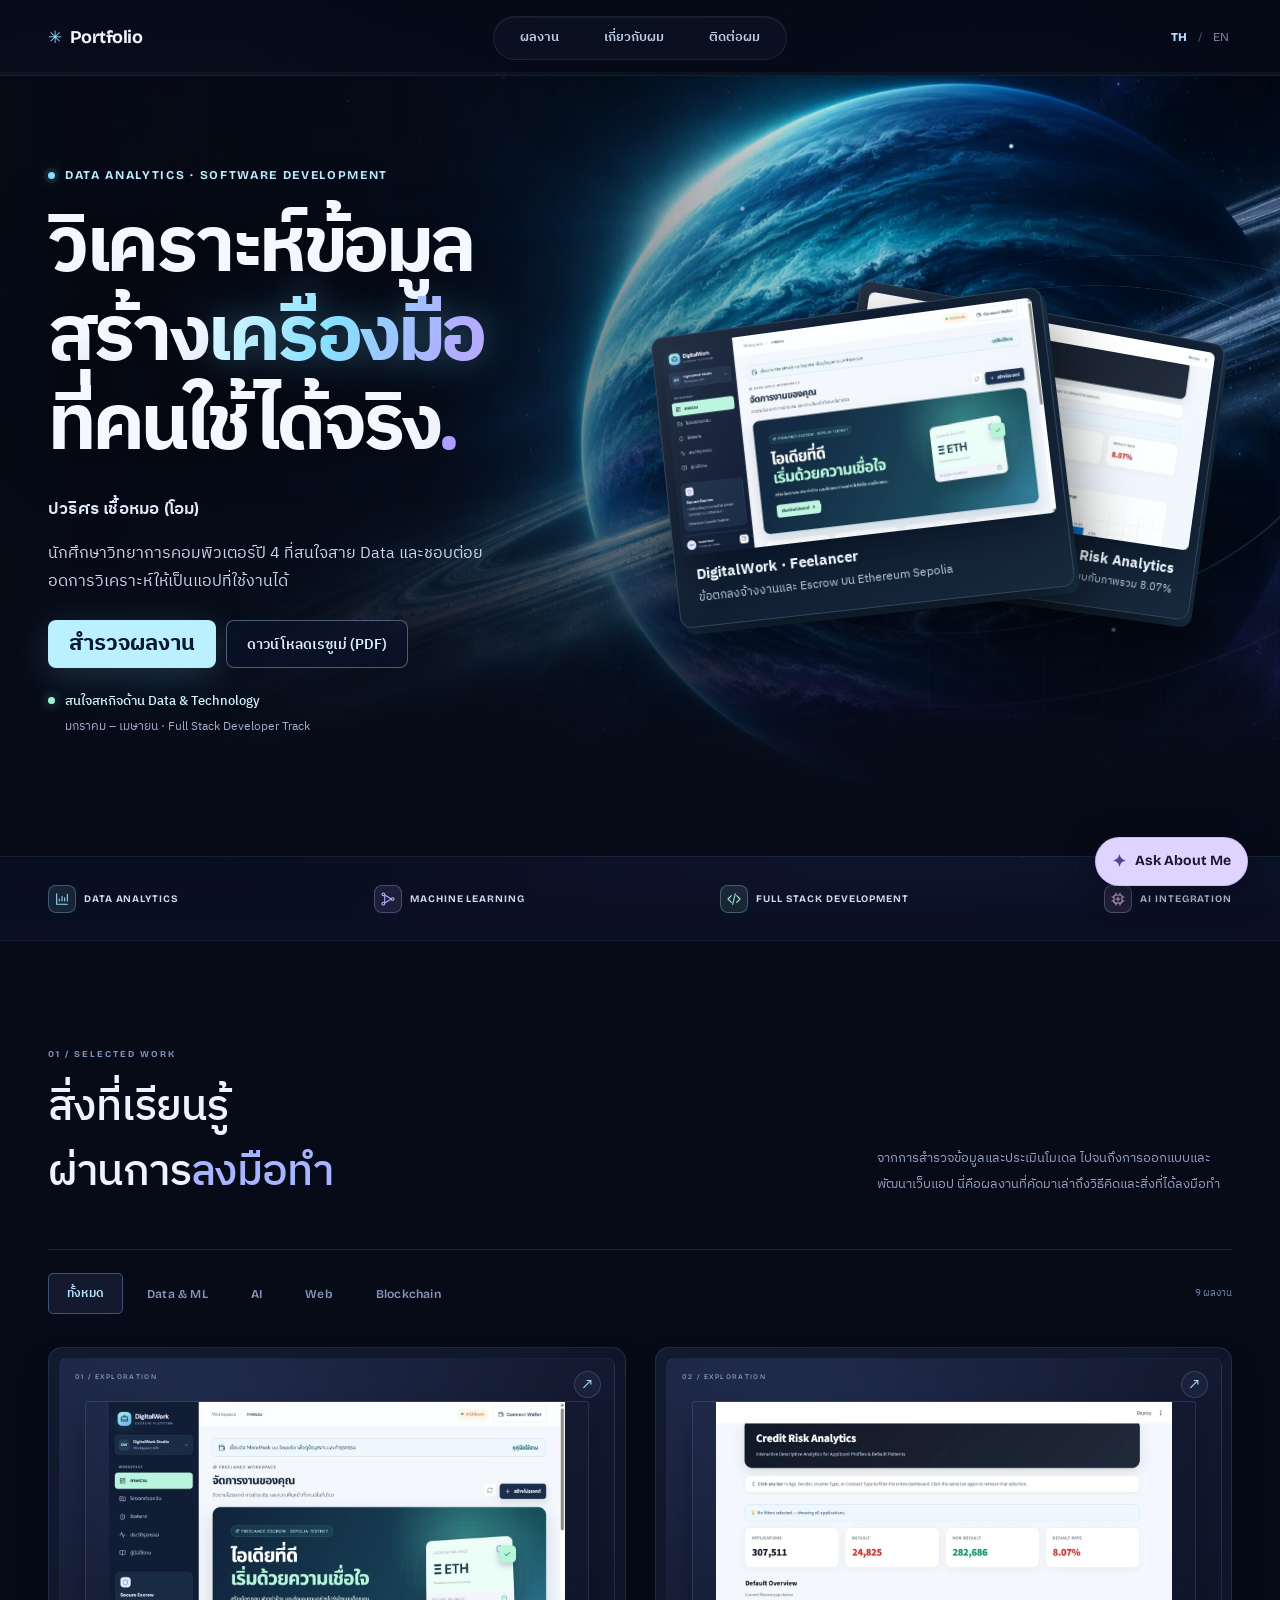
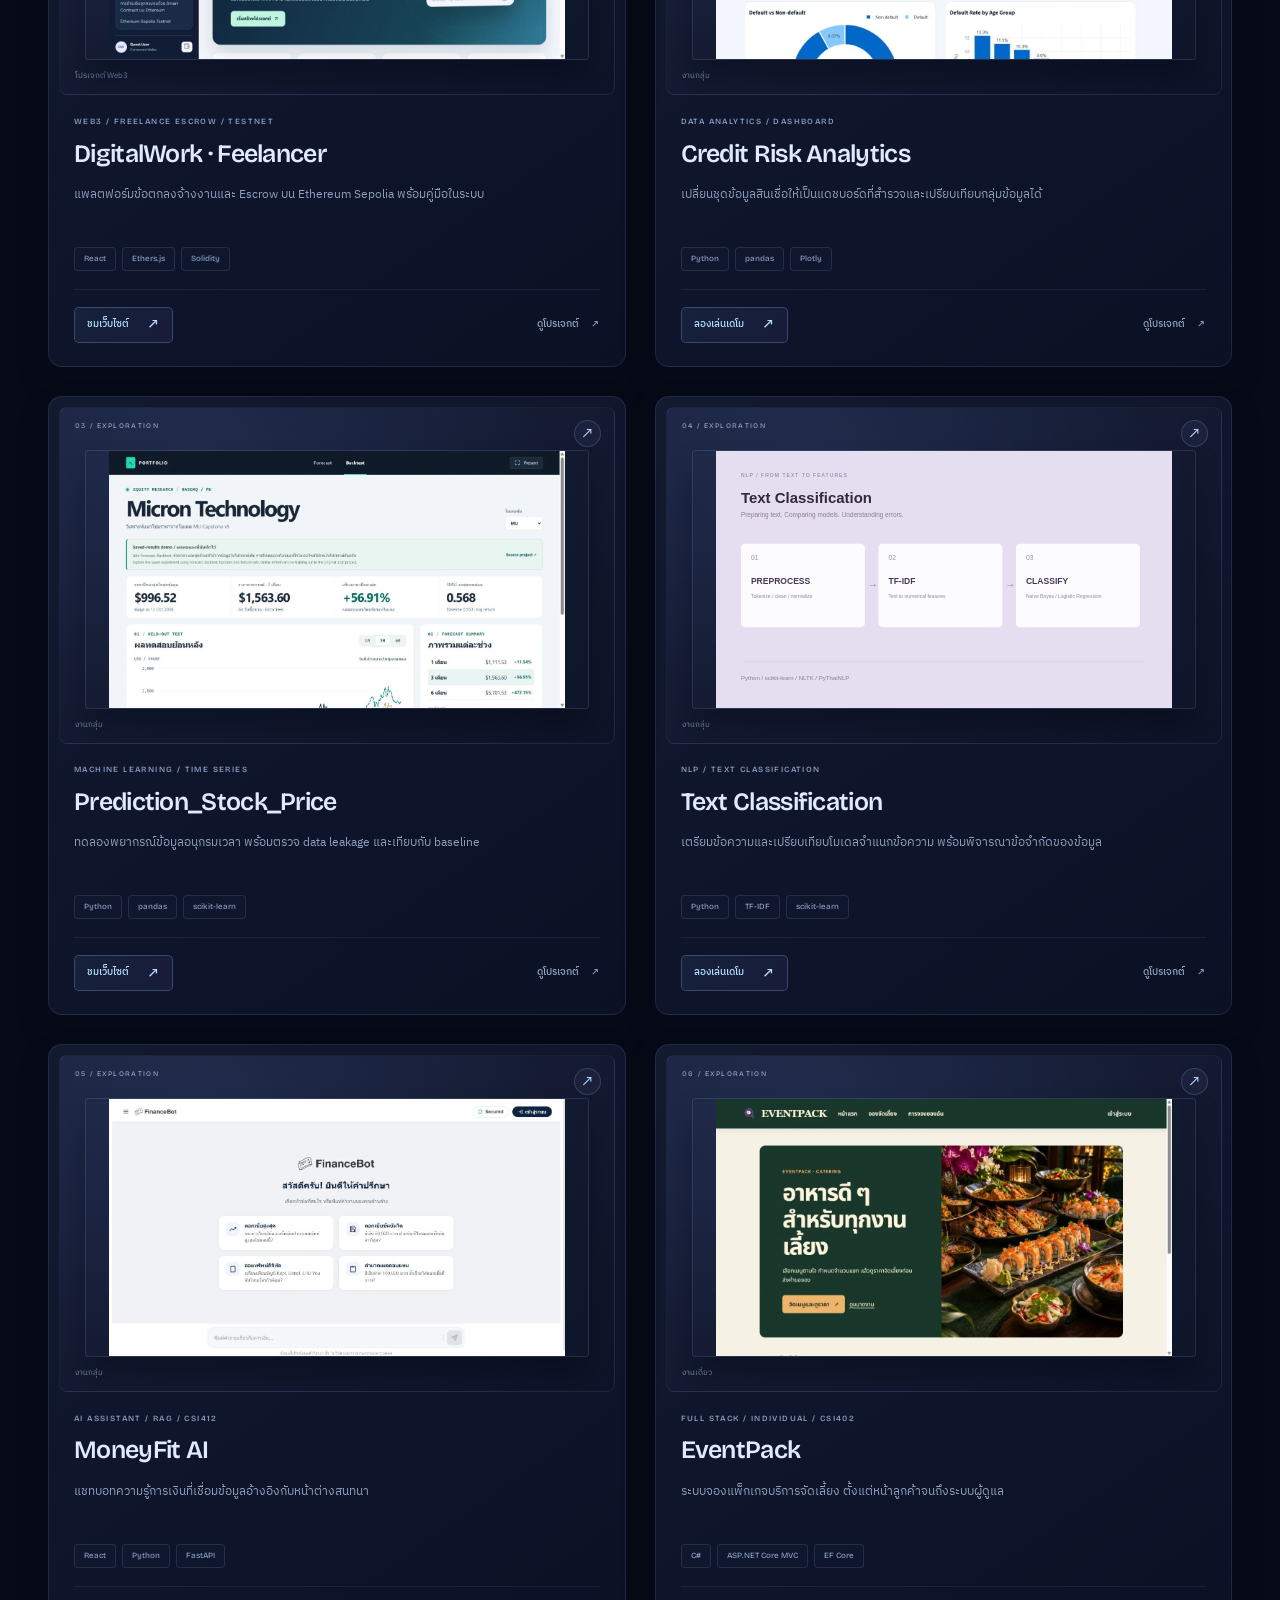
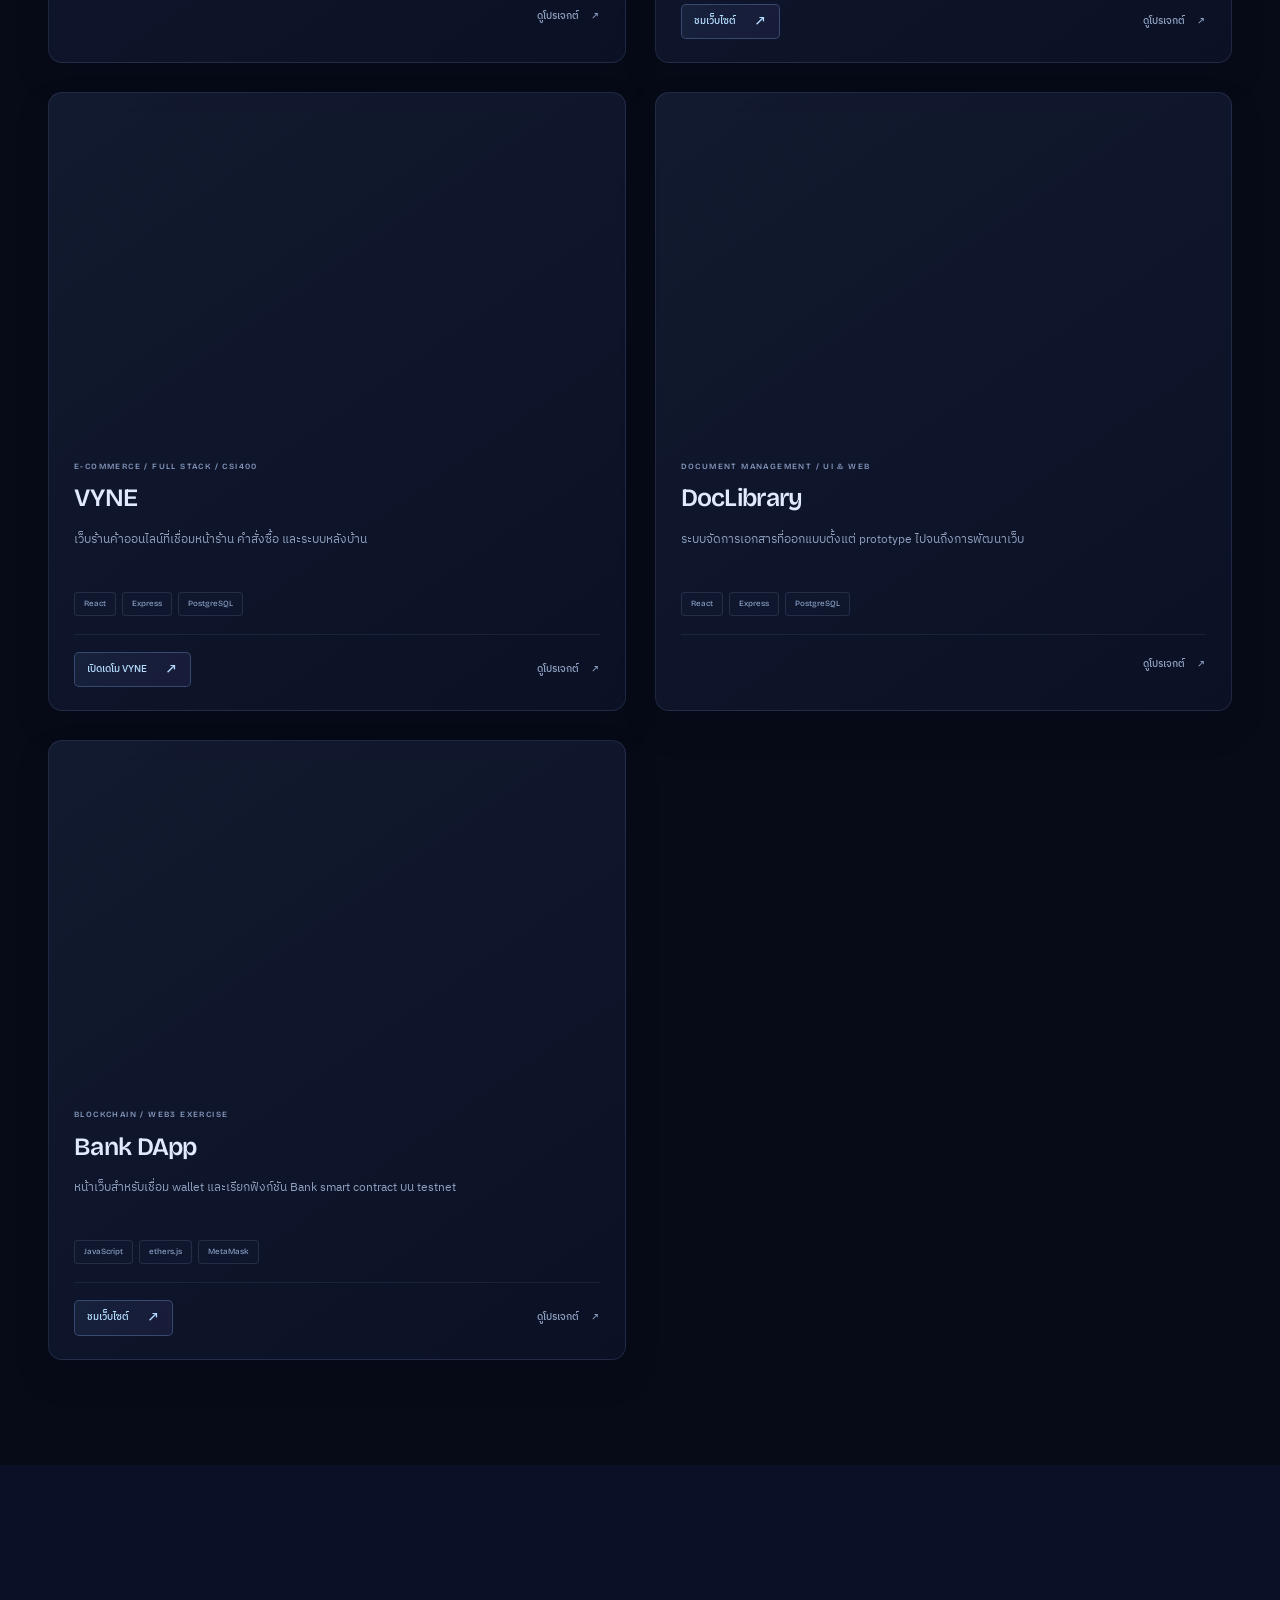
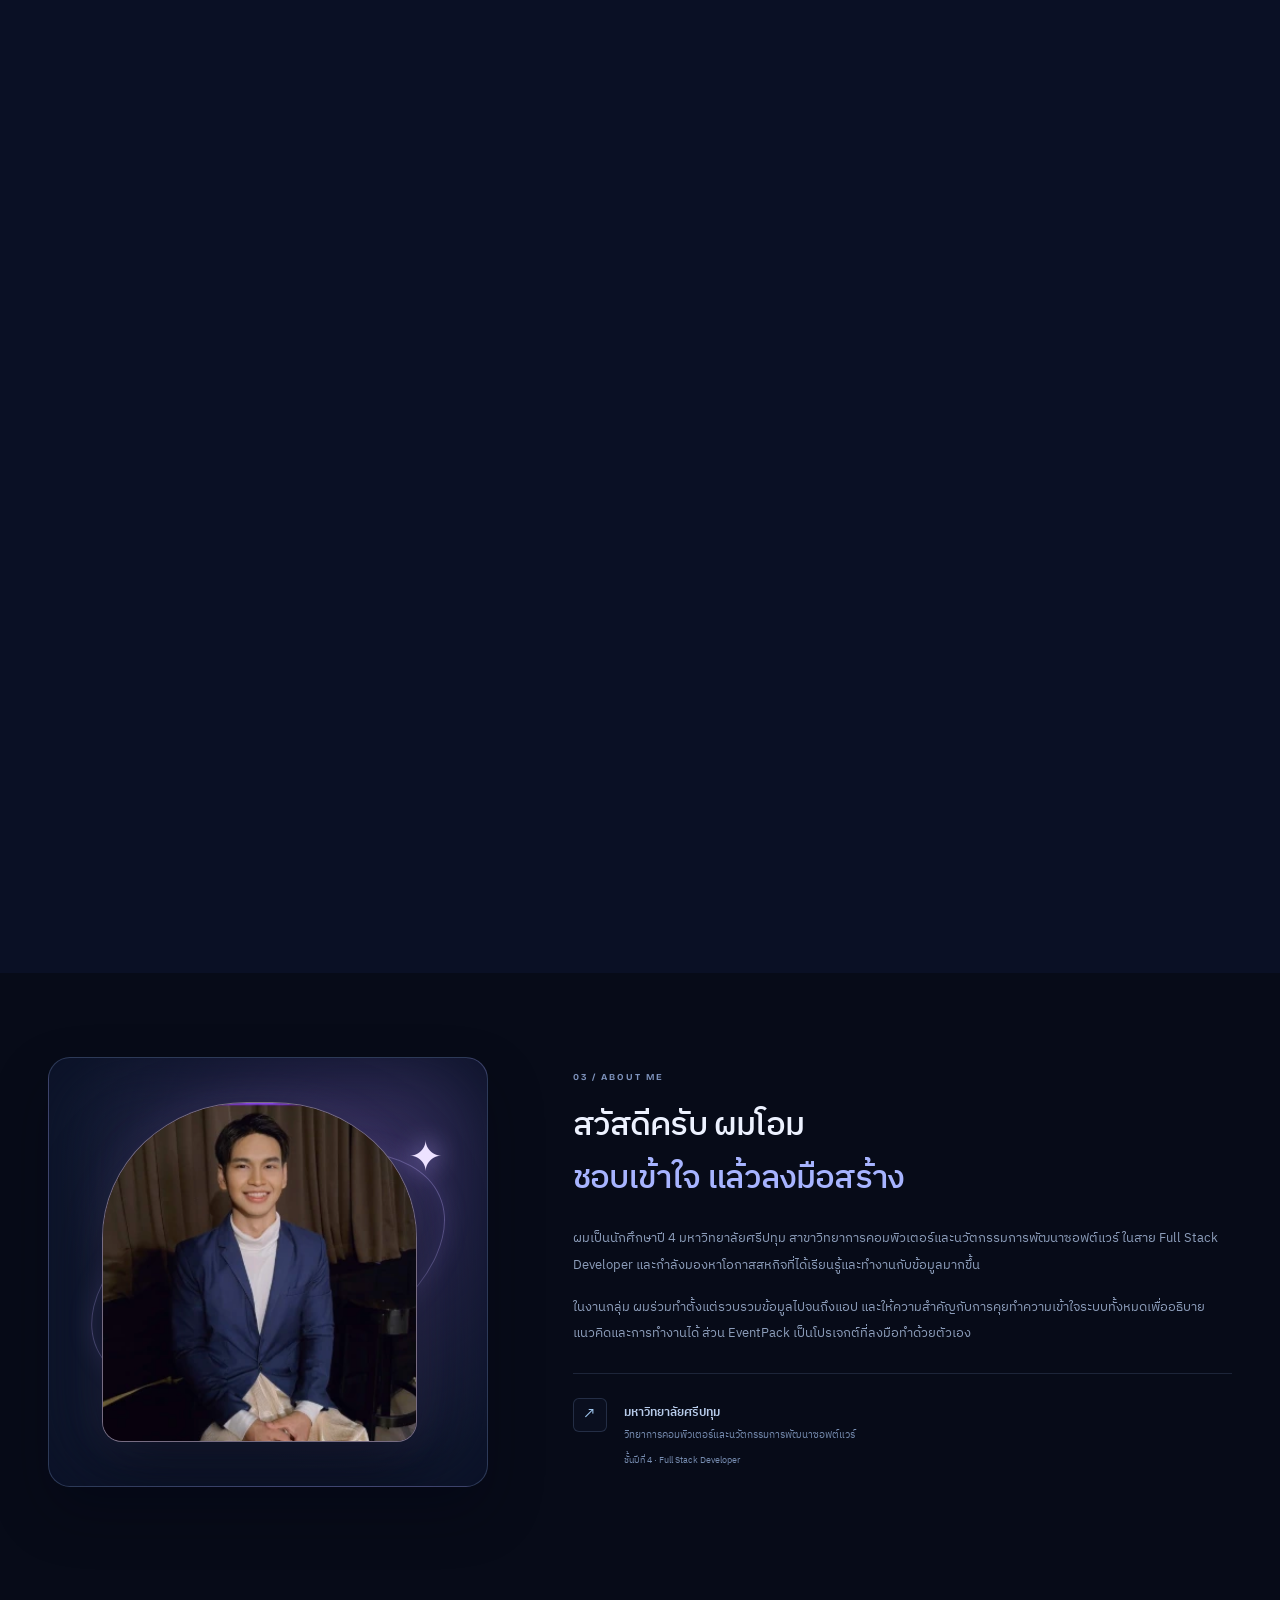
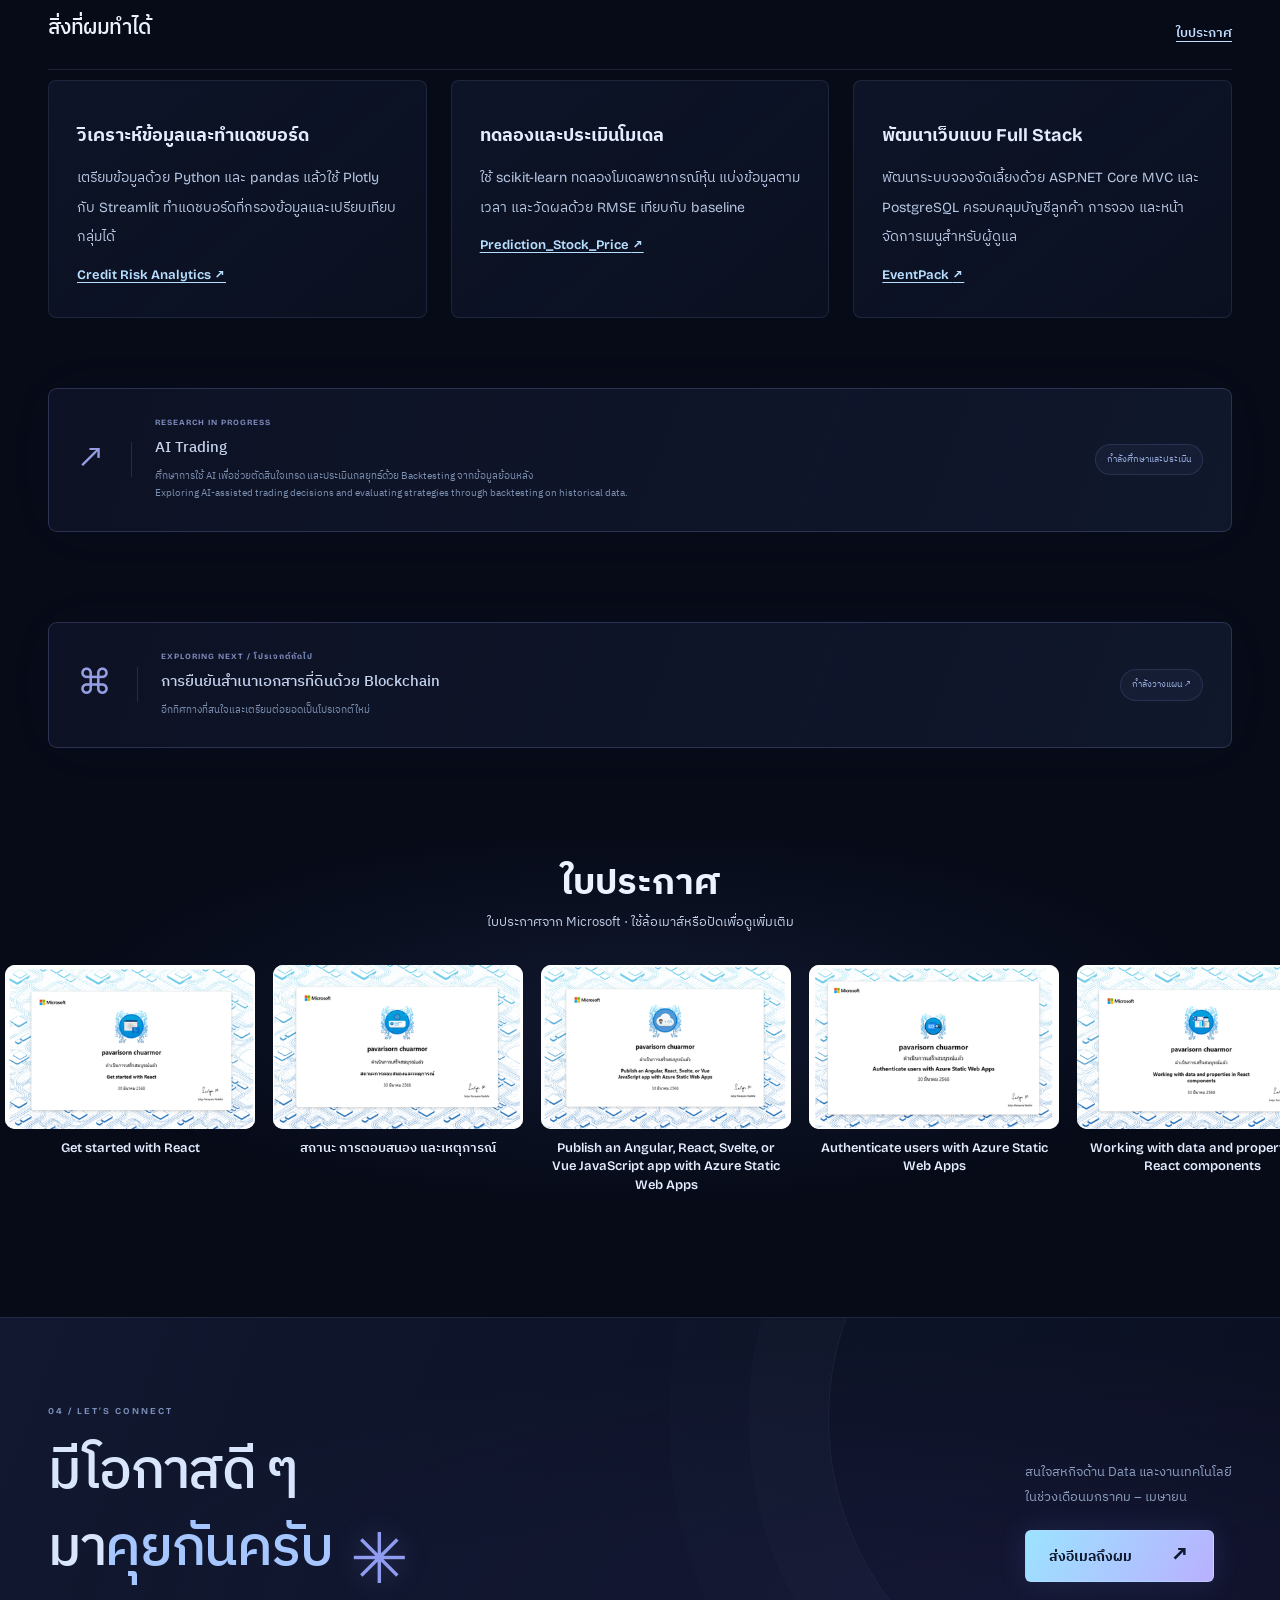
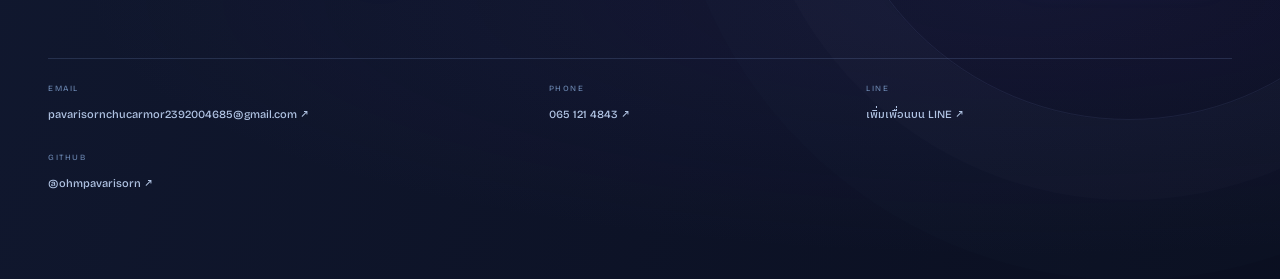
==== commit f68201bc: "Animate navbar progress colors and hide page scrollbar" ====
--- a/index.html
+++ b/index.html
@@ -18,7 +18,7 @@
   <link rel="stylesheet" href="ask-ohm.css?v=glass">
   <link rel="stylesheet" href="cursor.css?v=spotlight">
   <link rel="preload" as="image" href="launch-planet.webp">
-  <link rel="stylesheet" href="launch.css?v=reading-progress">
+  <link rel="stylesheet" href="launch.css?v=reading-light">
   <script src="launch.js?v=depth" defer></script>
   <script src="content.js?v=featured-feelancer" defer></script>
   <script src="app.js?v=case-study" defer></script>
--- a/launch.css
+++ b/launch.css
@@ -382,3 +382,25 @@
   border-radius: 0 3px 3px 0;
 }
 @media print { .reading-progress { display: none; } }
+
+/* Keep wheel, touch and keyboard scrolling while hiding the page scrollbar. */
+html {
+  scrollbar-width: none;
+}
+html::-webkit-scrollbar,
+body::-webkit-scrollbar {
+  display: none;
+}
+@media (prefers-reduced-motion: no-preference) {
+  .reading-progress > span {
+    background-image: linear-gradient(100deg,
+      #79e4ff 0%, #99b9ff 25%, #c4a2ff 42%,
+      #e7faff 50%, #c4a2ff 58%, #99b9ff 75%, #79e4ff 100%);
+    background-size: 250% 100%;
+    animation: reading-light 7s ease-in-out infinite;
+  }
+  @keyframes reading-light {
+    0%, 18% { background-position: 100% 50%; }
+    55%, 100% { background-position: 0% 50%; }
+  }
+}
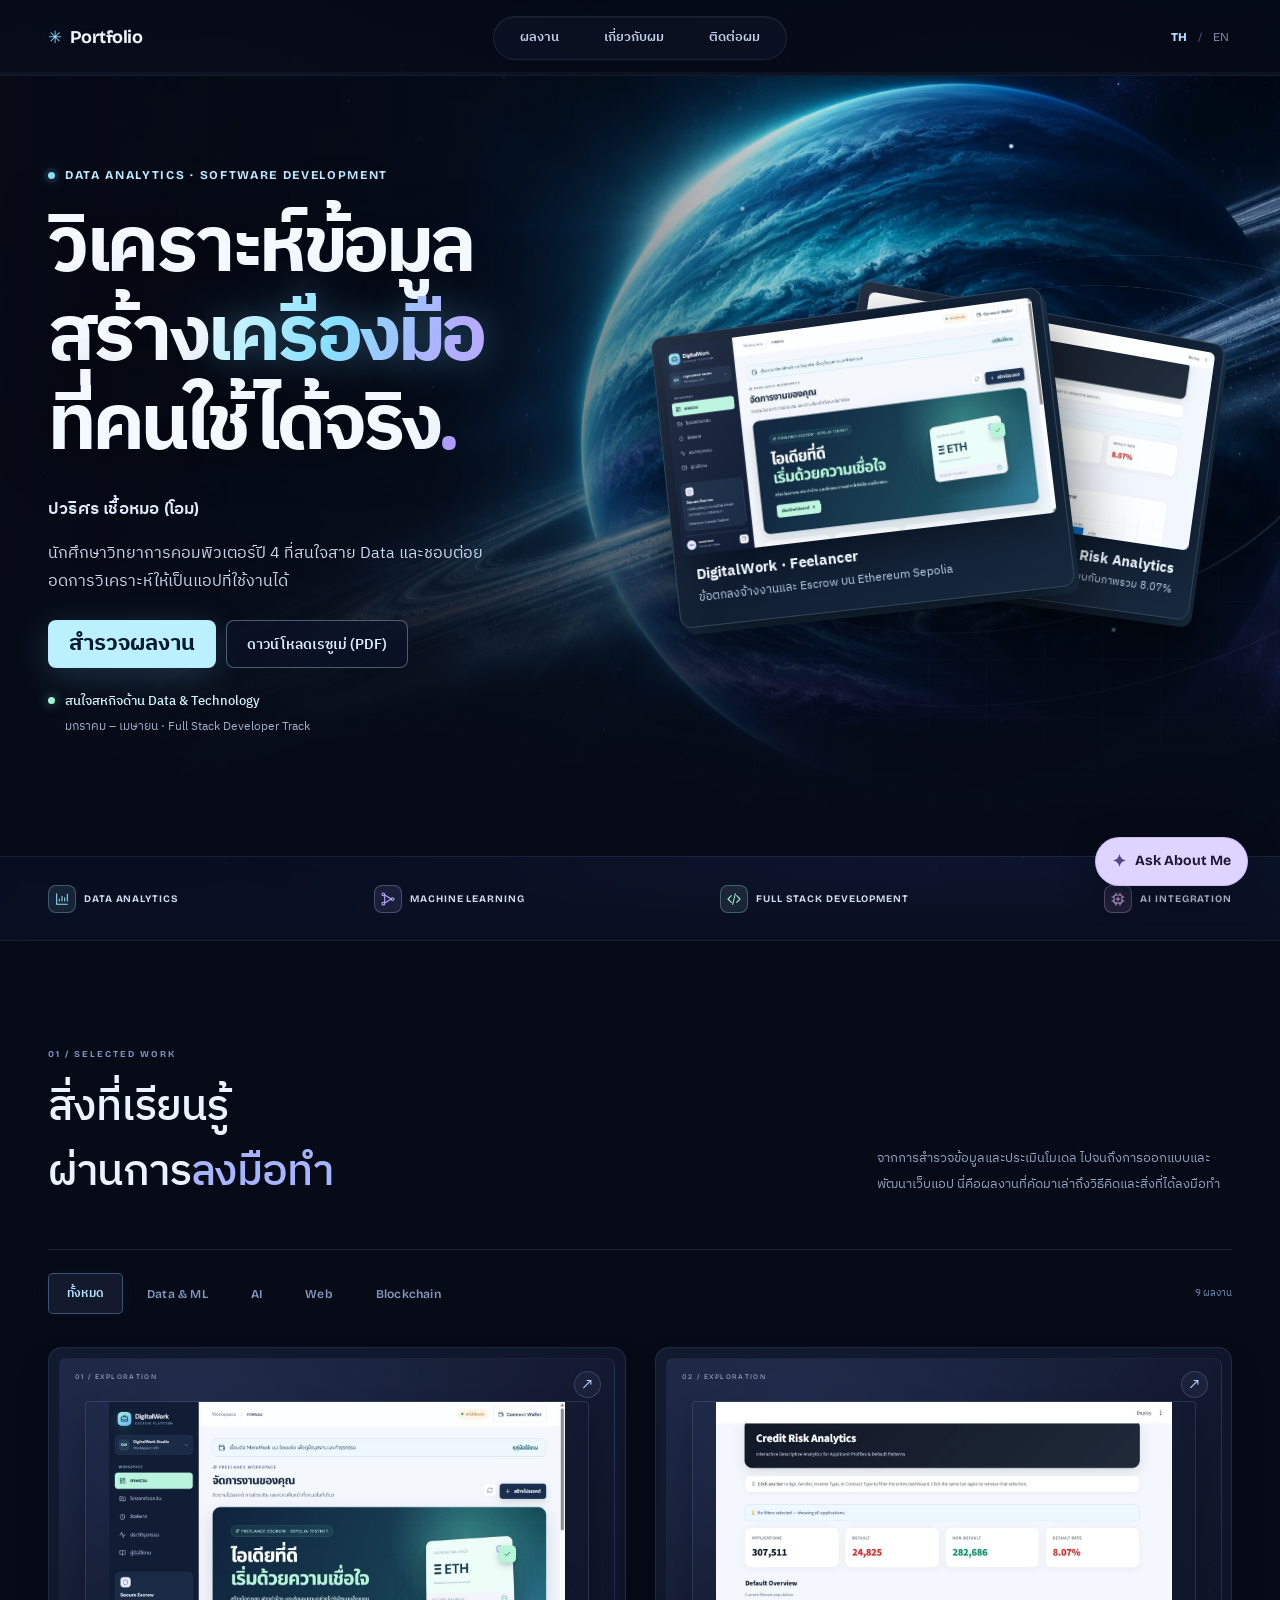
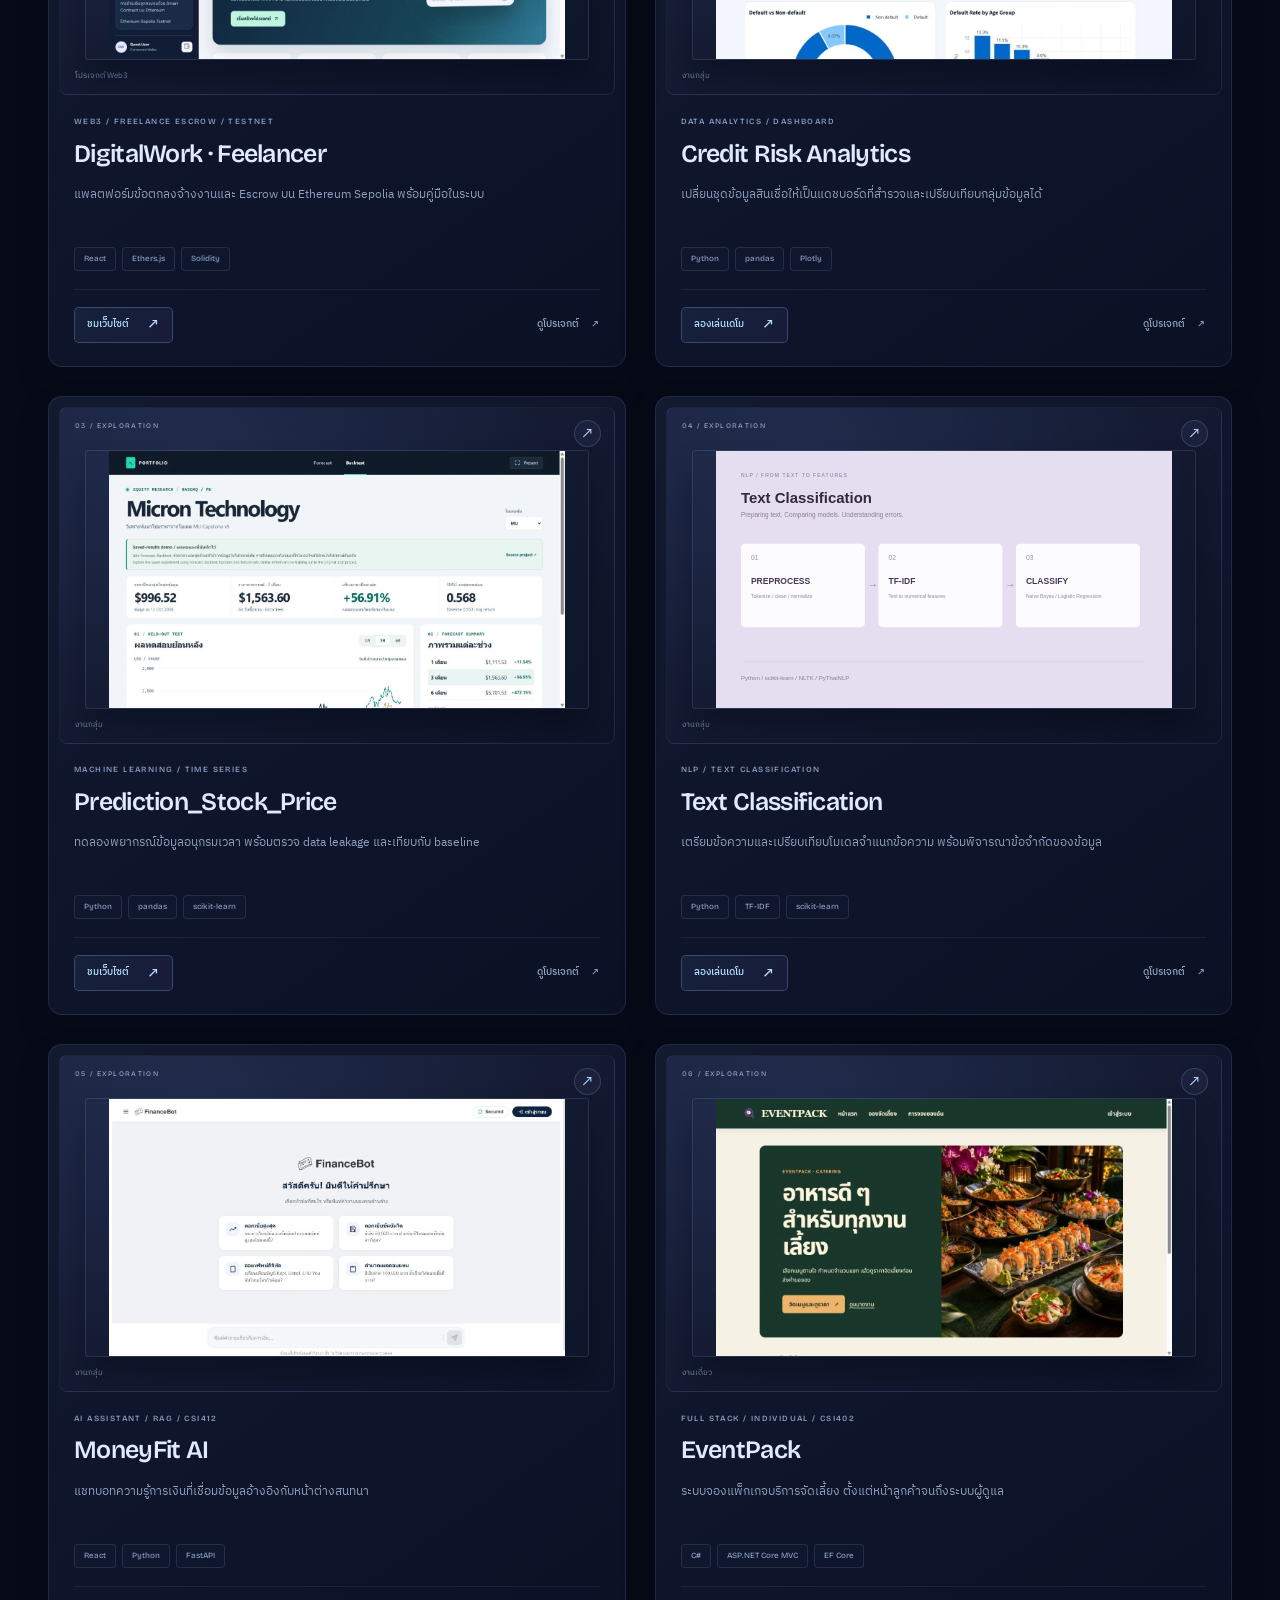
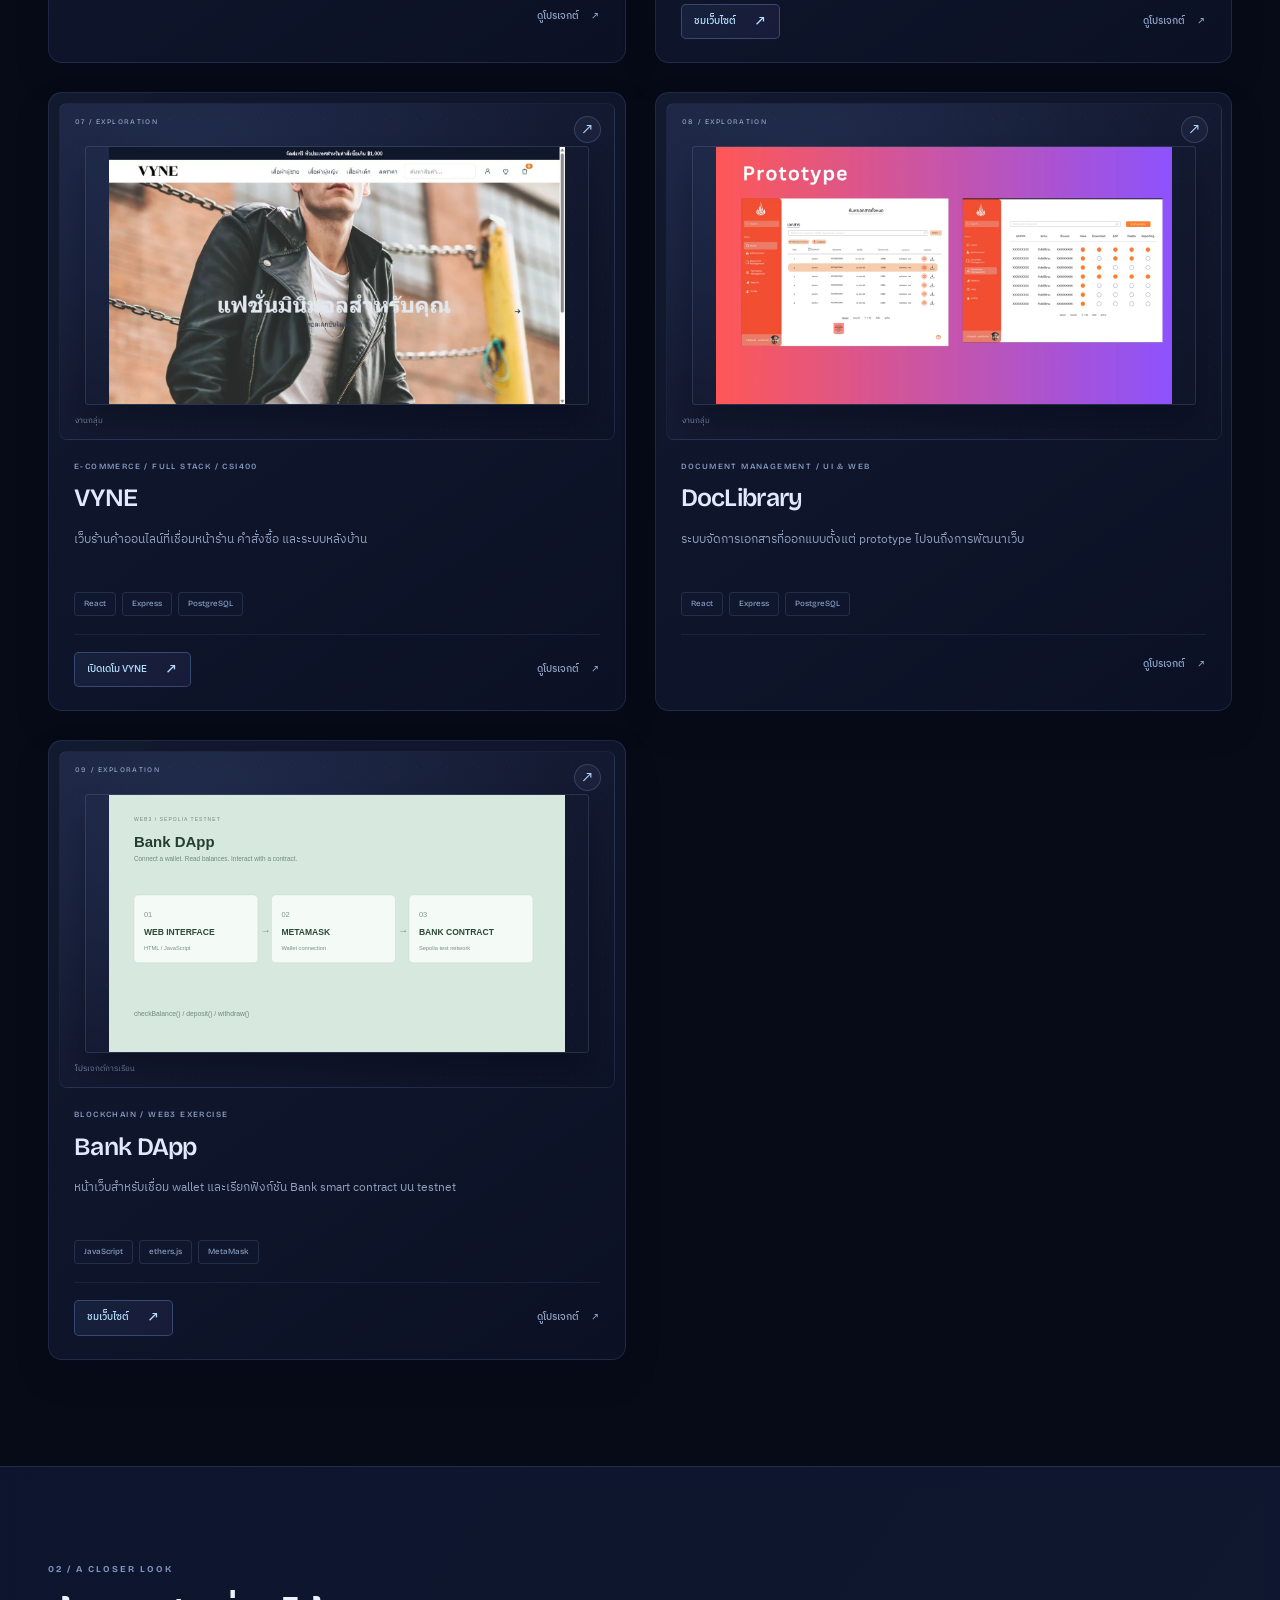
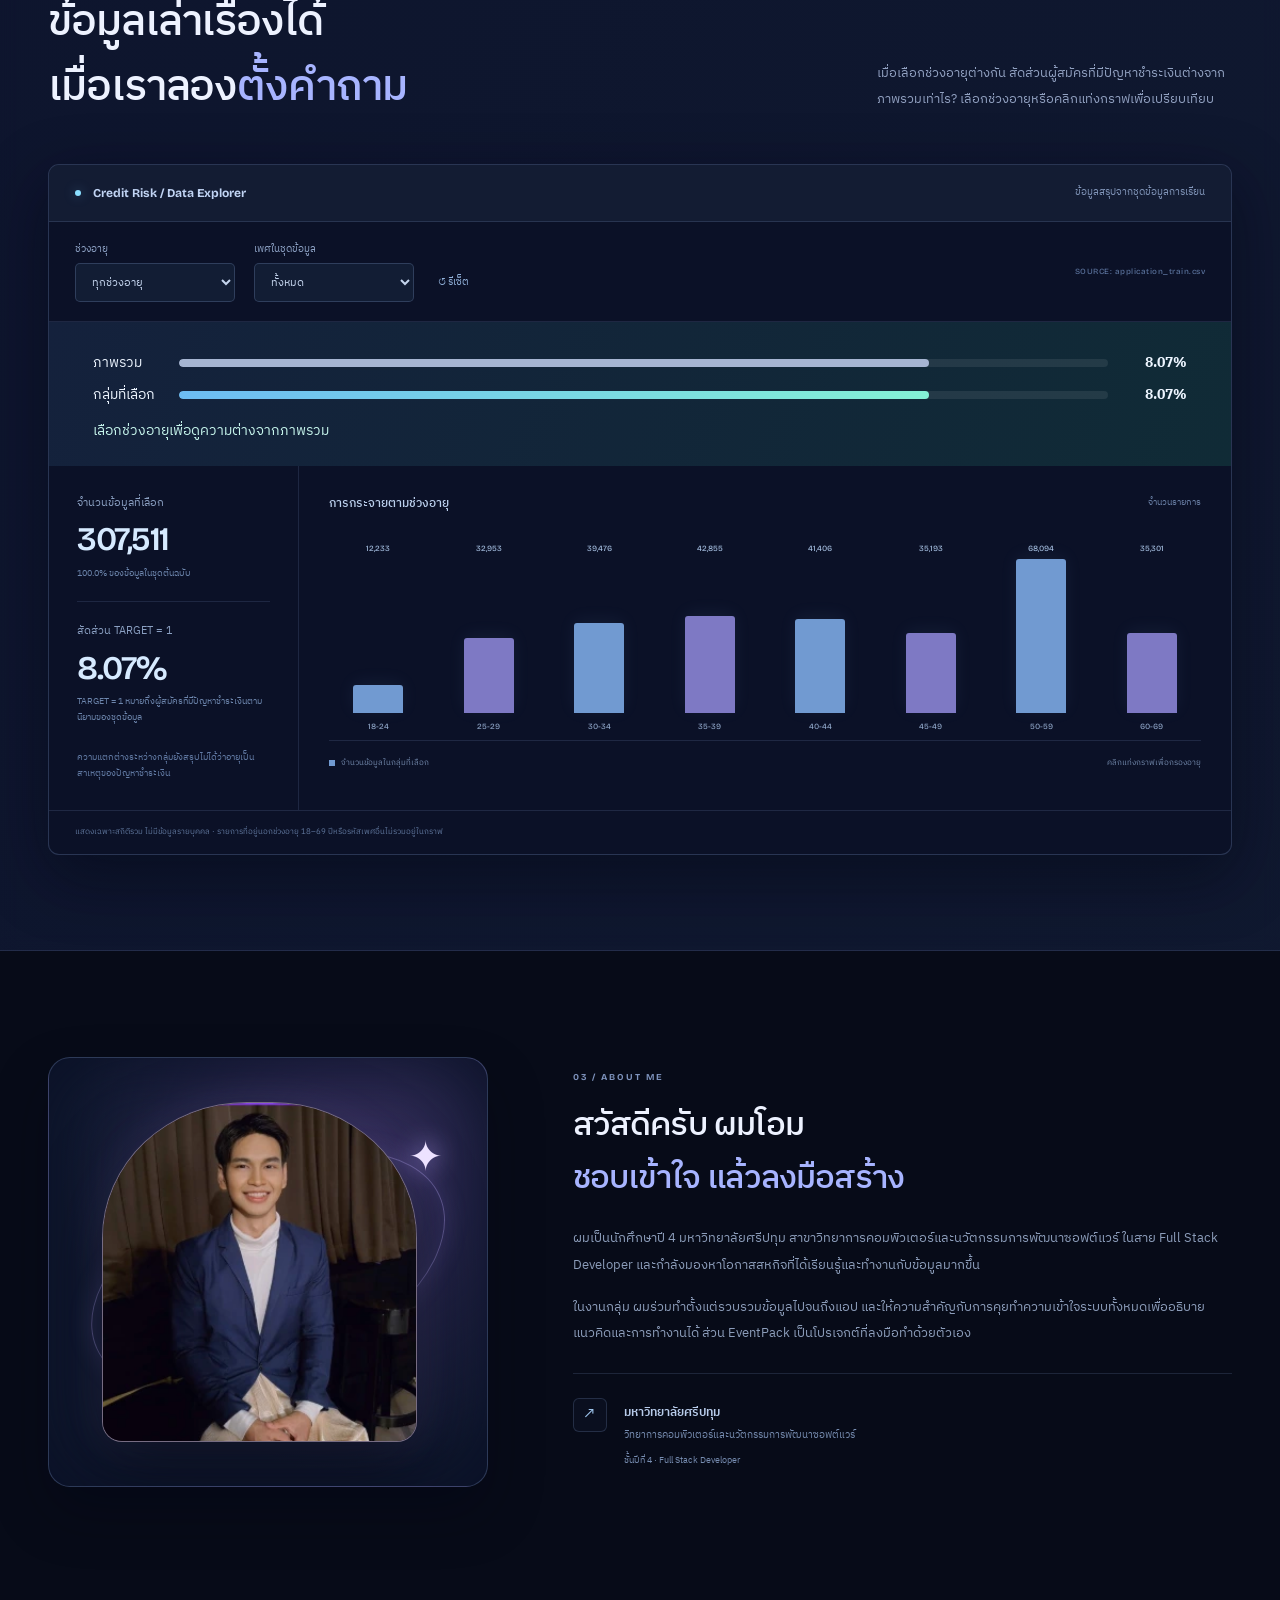
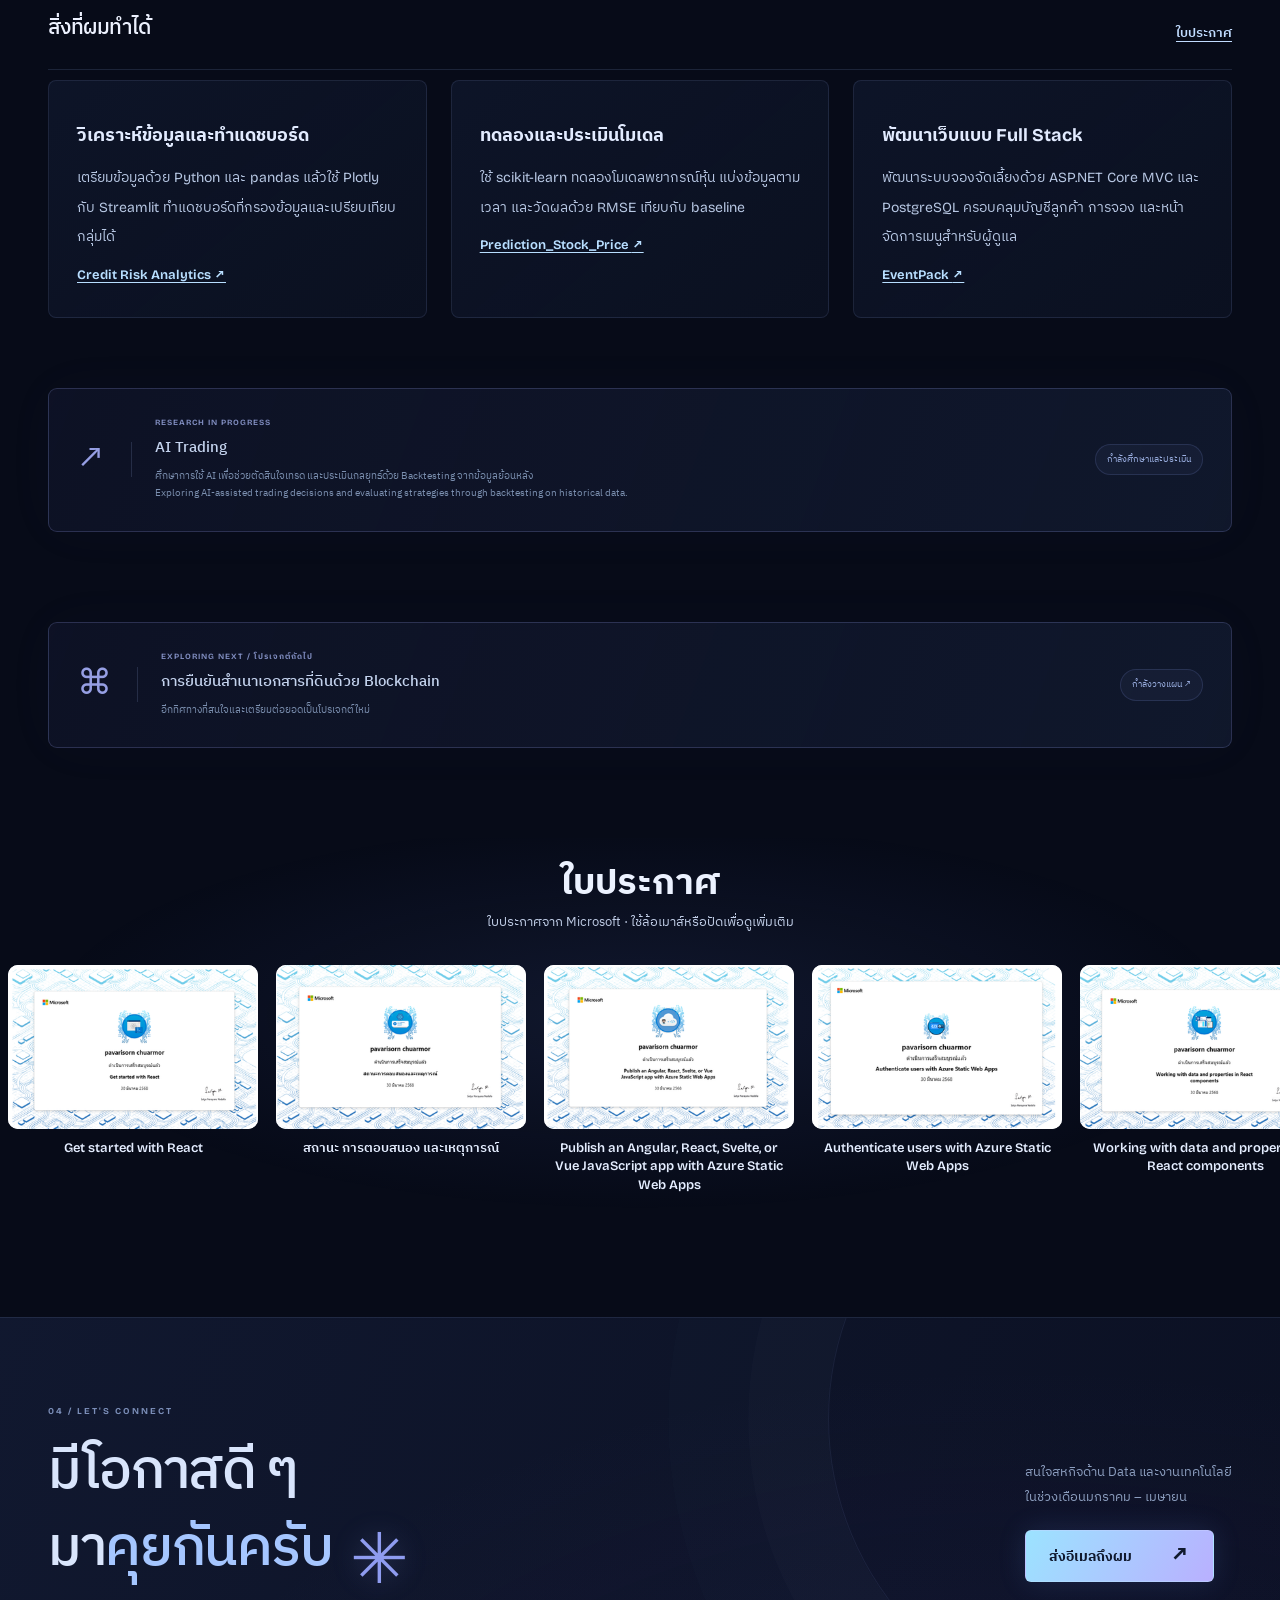
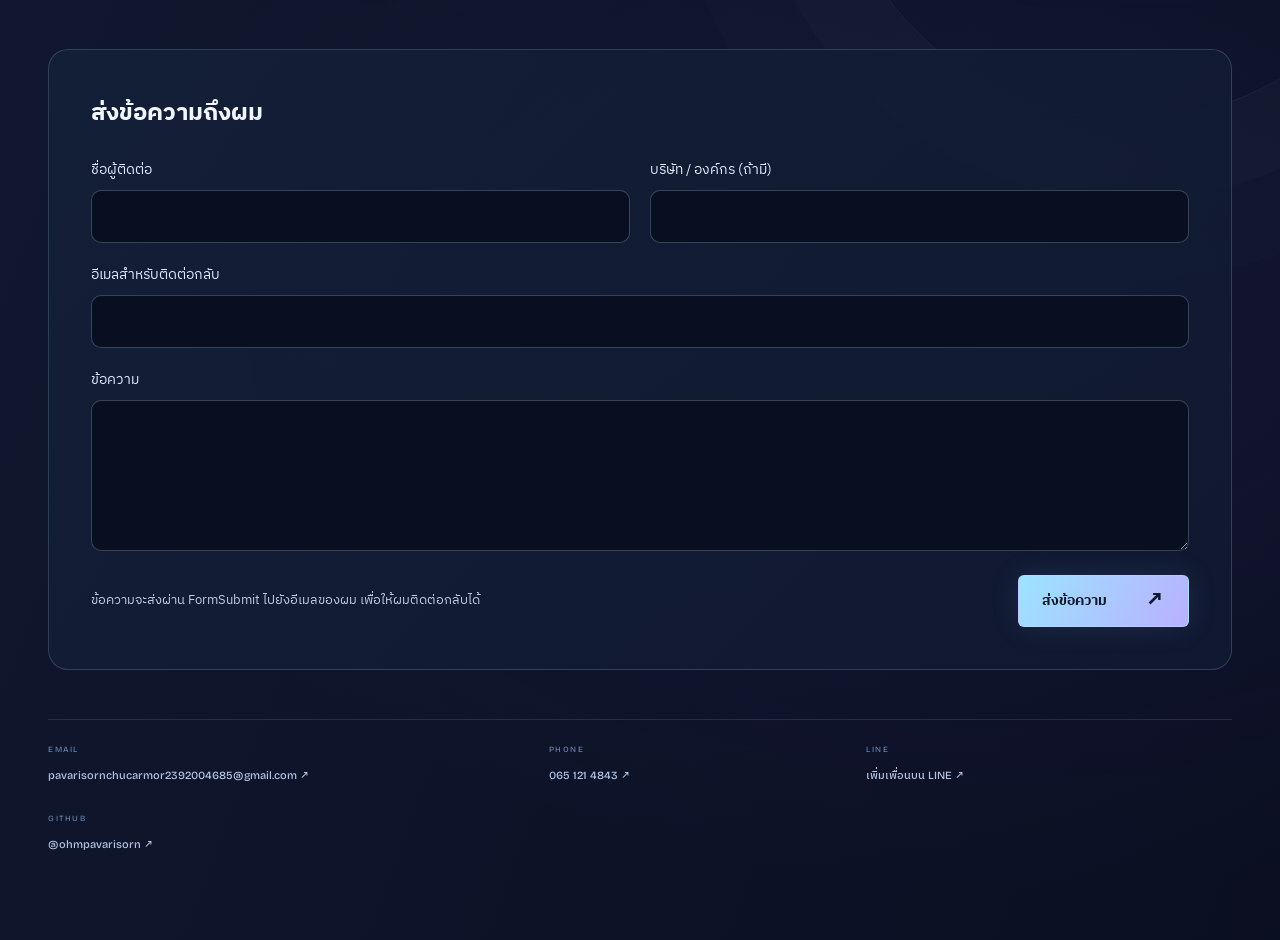
==== commit adfa9188: "Add bilingual company contact form with email delivery" ====
--- a/index.html
+++ b/index.html
@@ -18,10 +18,10 @@
   <link rel="stylesheet" href="ask-ohm.css?v=glass">
   <link rel="stylesheet" href="cursor.css?v=spotlight">
   <link rel="preload" as="image" href="launch-planet.webp">
-  <link rel="stylesheet" href="launch.css?v=reading-light">
+  <link rel="stylesheet" href="launch.css?v=contact-form">
   <script src="launch.js?v=depth" defer></script>
-  <script src="content.js?v=featured-feelancer" defer></script>
-  <script src="app.js?v=case-study" defer></script>
+  <script src="content.js?v=contact-form" defer></script>
+  <script src="app.js?v=contact-form" defer></script>
   <script src="navigation.js?v=reading-progress" defer></script>
   <script src="space.js?v=showcase" defer></script>
   <script src="ask-ohm.js?v=project-skills" defer></script>
@@ -223,7 +223,21 @@
       </div>
     </section>
 
-    <section id="contact" class="contact-section"><div class="wrap"><p class="eyebrow section-index">04 / LET'S CONNECT</p><div class="contact-heading"><h2 data-i18n-html="contactTitle">มีโอกาสดี ๆ<br>มา<span class="serif-word">คุยกันครับ</span><span class="contact-star">✳</span></h2><div><p data-i18n="contactBody">สนใจสหกิจด้าน Data และงานเทคโนโลยี<br>ในช่วงเดือนมกราคม – เมษายน</p><a class="button primary" href="https://mail.google.com/mail/?view=cm&amp;fs=1&amp;to=pavarisornchucarmor2392004685%40gmail.com" target="_blank" rel="noopener noreferrer"><span data-i18n="emailMe">ส่งอีเมลถึงผม</span><span>↗</span></a></div></div><div class="contact-details"><a href="mailto:pavarisornchucarmor2392004685@gmail.com"><span>EMAIL</span><strong>pavarisornchucarmor2392004685@gmail.com ↗</strong></a><a href="tel:+66651214843"><span>PHONE</span><strong>065 121 4843 ↗</strong></a><a href="https://line.me/ti/p/I6e5qx8350" target="_blank" rel="noopener noreferrer" aria-label="Add me on LINE"><span>LINE</span><strong>เพิ่มเพื่อนบน LINE ↗</strong></a><a href="https://github.com/ohmpavarisorn" target="_blank" rel="noopener noreferrer"><span>GITHUB</span><strong>@ohmpavarisorn ↗</strong></a></div></div></section>
+    <section id="contact" class="contact-section"><div class="wrap"><p class="eyebrow section-index">04 / LET'S CONNECT</p><div class="contact-heading"><h2 data-i18n-html="contactTitle">มีโอกาสดี ๆ<br>มา<span class="serif-word">คุยกันครับ</span><span class="contact-star">✳</span></h2><div><p data-i18n="contactBody">สนใจสหกิจด้าน Data และงานเทคโนโลยี<br>ในช่วงเดือนมกราคม – เมษายน</p><a class="button primary" href="https://mail.google.com/mail/?view=cm&amp;fs=1&amp;to=pavarisornchucarmor2392004685%40gmail.com" target="_blank" rel="noopener noreferrer"><span data-i18n="emailMe">ส่งอีเมลถึงผม</span><span>↗</span></a></div></div><form class="contact-form" action="https://formsubmit.co/pavarisornchucarmor2392004685@gmail.com" method="POST">
+          <h3 data-i18n="messageTitle">ส่งข้อความถึงผม</h3>
+          <input type="hidden" name="_subject" value="Portfolio — New company enquiry">
+          <input type="hidden" name="_template" value="table">
+          <input type="hidden" name="_next" value="https://ohmpavarisorn.github.io/portfolio/?contact=sent#contact">
+          <input type="text" name="_honey" class="contact-honey" tabindex="-1" autocomplete="off" aria-hidden="true">
+          <div class="contact-form-grid">
+            <label><span data-i18n="senderName">ชื่อผู้ติดต่อ</span><input name="name" autocomplete="name" required maxlength="120"></label>
+            <label><span data-i18n="senderCompany">บริษัท / องค์กร (ถ้ามี)</span><input name="company" autocomplete="organization" maxlength="160"></label>
+            <label class="contact-form-wide"><span data-i18n="senderEmail">อีเมลสำหรับติดต่อกลับ</span><input type="email" name="email" autocomplete="email" required maxlength="254"></label>
+            <label class="contact-form-wide"><span data-i18n="senderMessage">ข้อความ</span><textarea name="message" rows="5" required maxlength="5000"></textarea></label>
+          </div>
+          <div class="contact-form-footer"><p data-i18n="formPrivacy">ข้อความจะส่งผ่าน FormSubmit ไปยังอีเมลของผม เพื่อให้ผมติดต่อกลับได้</p><button class="button primary" type="submit"><span data-i18n="sendMessage">ส่งข้อความ</span><span aria-hidden="true">↗</span></button></div>
+          <p class="contact-form-success" id="contact-form-success" role="status" hidden data-i18n="messageSent">รับข้อความแล้วครับ ขอบคุณที่ติดต่อมา</p>
+        </form><div class="contact-details"><a href="mailto:pavarisornchucarmor2392004685@gmail.com"><span>EMAIL</span><strong>pavarisornchucarmor2392004685@gmail.com ↗</strong></a><a href="tel:+66651214843"><span>PHONE</span><strong>065 121 4843 ↗</strong></a><a href="https://line.me/ti/p/I6e5qx8350" target="_blank" rel="noopener noreferrer" aria-label="Add me on LINE"><span>LINE</span><strong>เพิ่มเพื่อนบน LINE ↗</strong></a><a href="https://github.com/ohmpavarisorn" target="_blank" rel="noopener noreferrer"><span>GITHUB</span><strong>@ohmpavarisorn ↗</strong></a></div></div></section>
   </main>
   <div class="ask-widget">
     <section class="ask-panel" id="ask-ohm" aria-labelledby="ask-title" hidden>
--- a/launch.css
+++ b/launch.css
@@ -404,3 +404,36 @@
     55%, 100% { background-position: 0% 50%; }
   }
 }
+
+.contact-form {
+  margin-top: 40px;
+  padding: clamp(22px, 4vw, 42px);
+  background: linear-gradient(135deg, #142038e8, #101a30e8);
+  border: 1px solid #b2d9ff30;
+  border-radius: 20px;
+}
+.contact-form h3 { margin: 0 0 24px; font-size: 24px; color: #f1f6ff; }
+.contact-form-grid { display: grid; grid-template-columns: 1fr 1fr; gap: 20px; }
+.contact-form label { display: grid; gap: 8px; color: #e0eaff; font-size: 14px; }
+.contact-form-wide { grid-column: 1 / -1; }
+.contact-form input:not([type="hidden"]), .contact-form textarea {
+  box-sizing: border-box;
+  width: 100%;
+  padding: 13px 15px;
+  border: 1px solid #9bbce54d;
+  border-radius: 10px;
+  background: #080f20;
+  color: #f1f6ff;
+  font: inherit;
+}
+.contact-form textarea { resize: vertical; min-height: 140px; }
+.contact-form :is(input, textarea, button):focus-visible { outline: 2px solid #9de5ff; outline-offset: 3px; }
+.contact-form .contact-honey { display: none !important; }
+.contact-form-footer { display: flex; align-items: center; justify-content: space-between; gap: 20px; margin-top: 24px; }
+.contact-form-footer p { color: #becce3; font-size: 13px; margin: 0; max-width: 500px; }
+.contact-form-footer button { flex-shrink: 0; cursor: pointer; border: 0; }
+.contact-form-success { color: #b2f5d5; padding: 14px; background: #184539; border-radius: 8px; }
+@media(max-width:600px) {
+  .contact-form-grid { grid-template-columns: 1fr; }
+  .contact-form-footer { align-items: stretch; flex-direction: column; }
+}
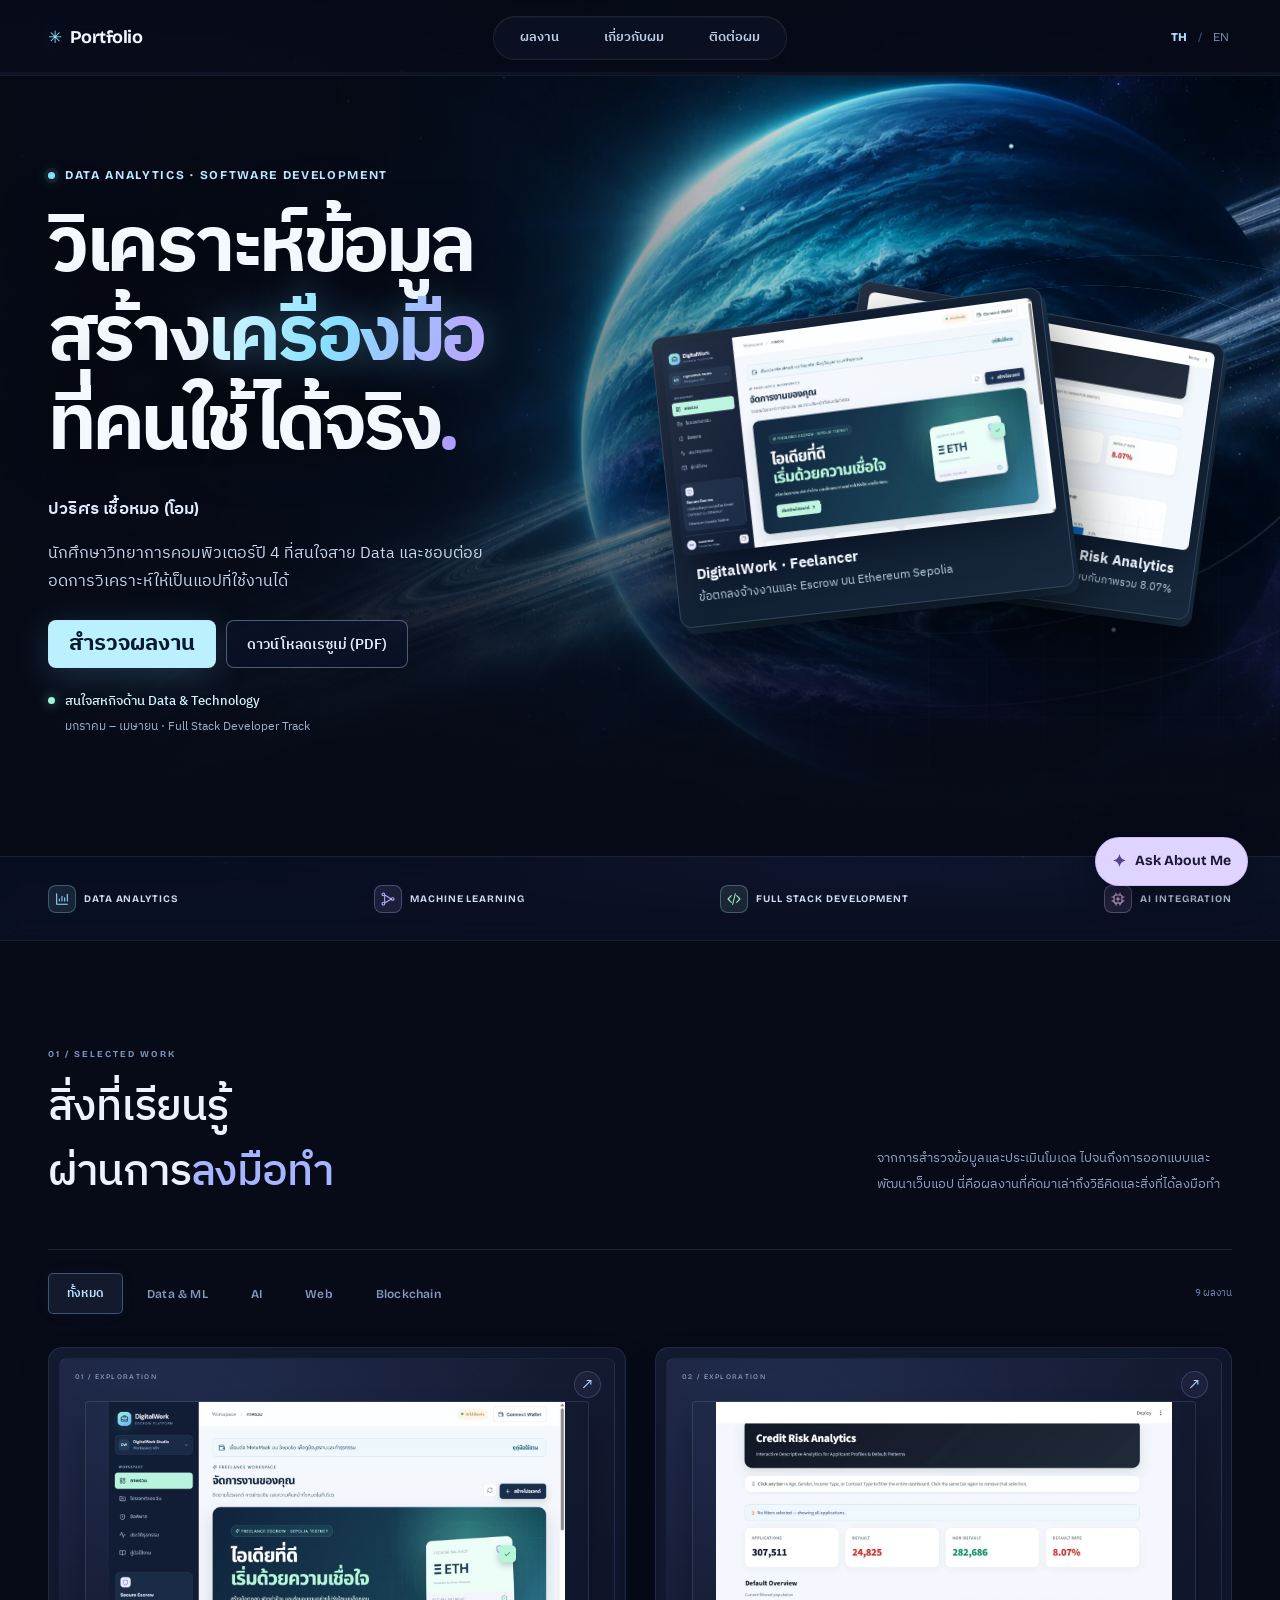
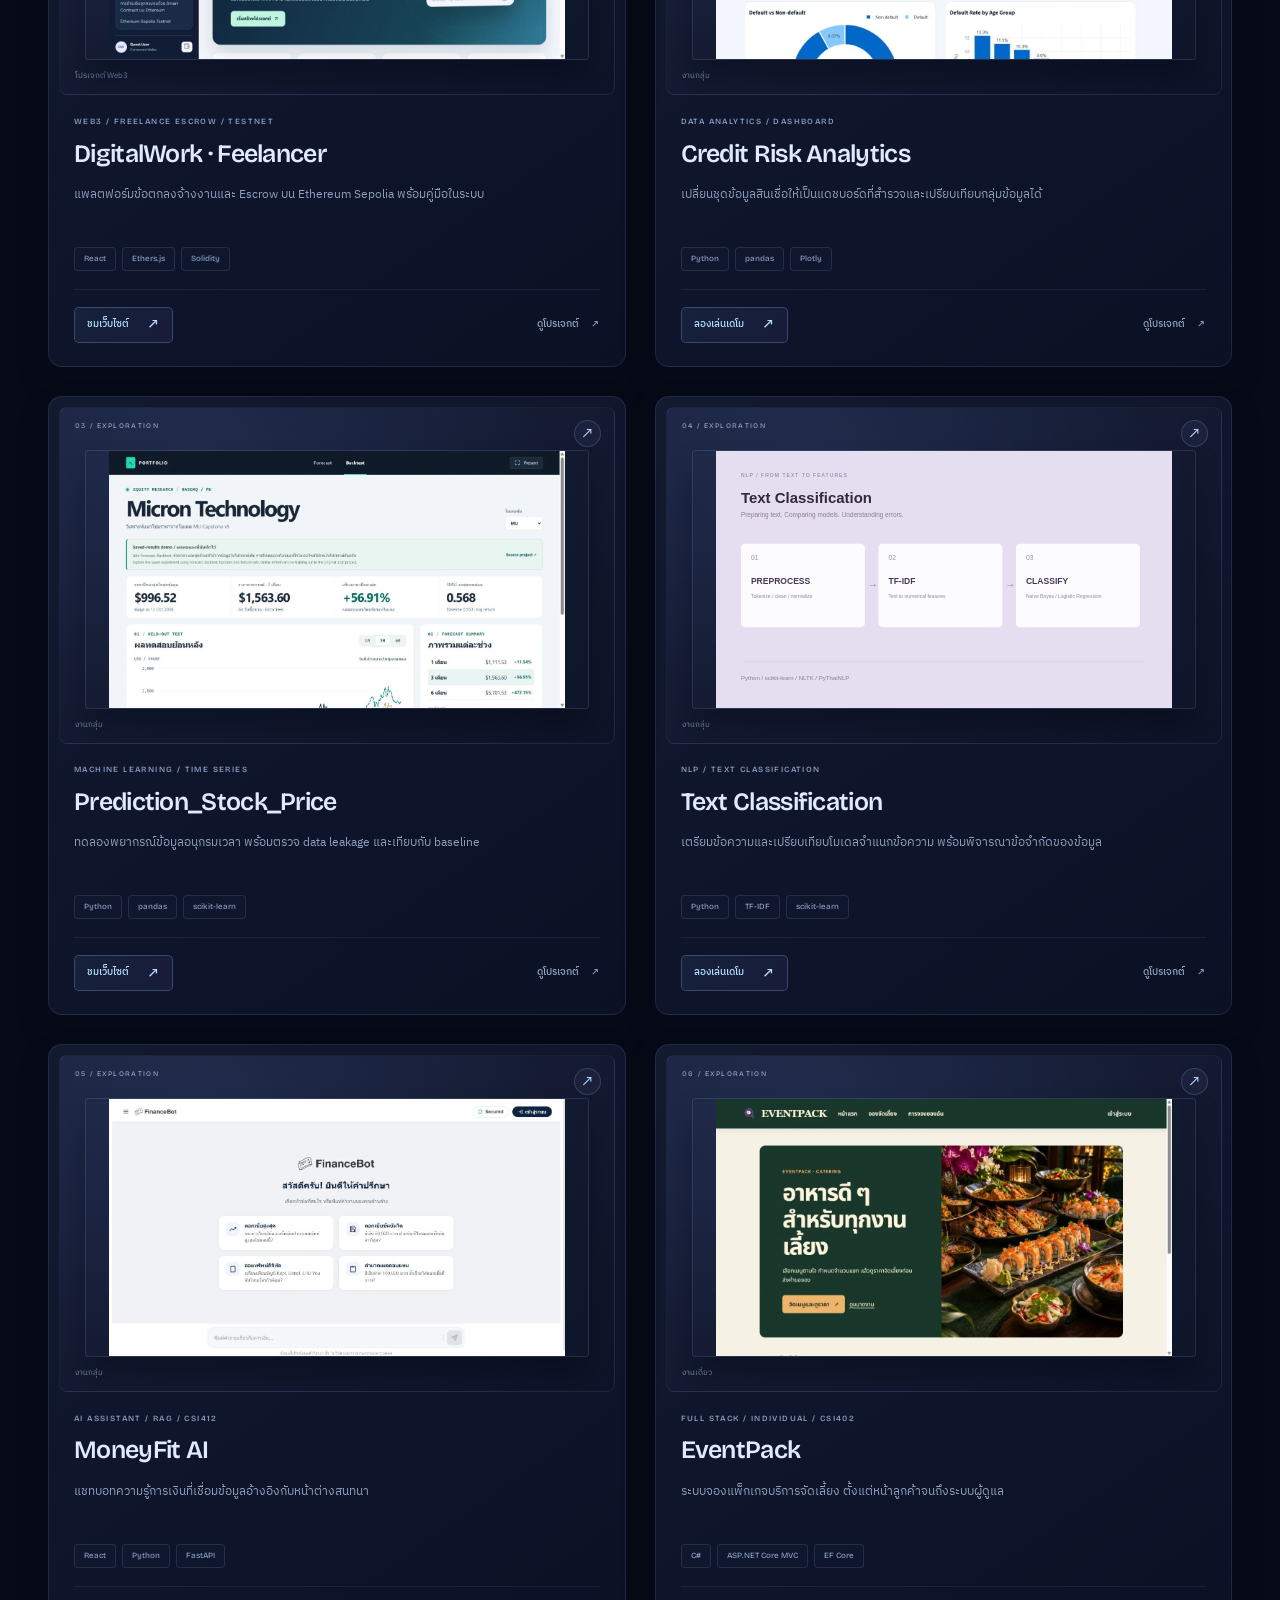
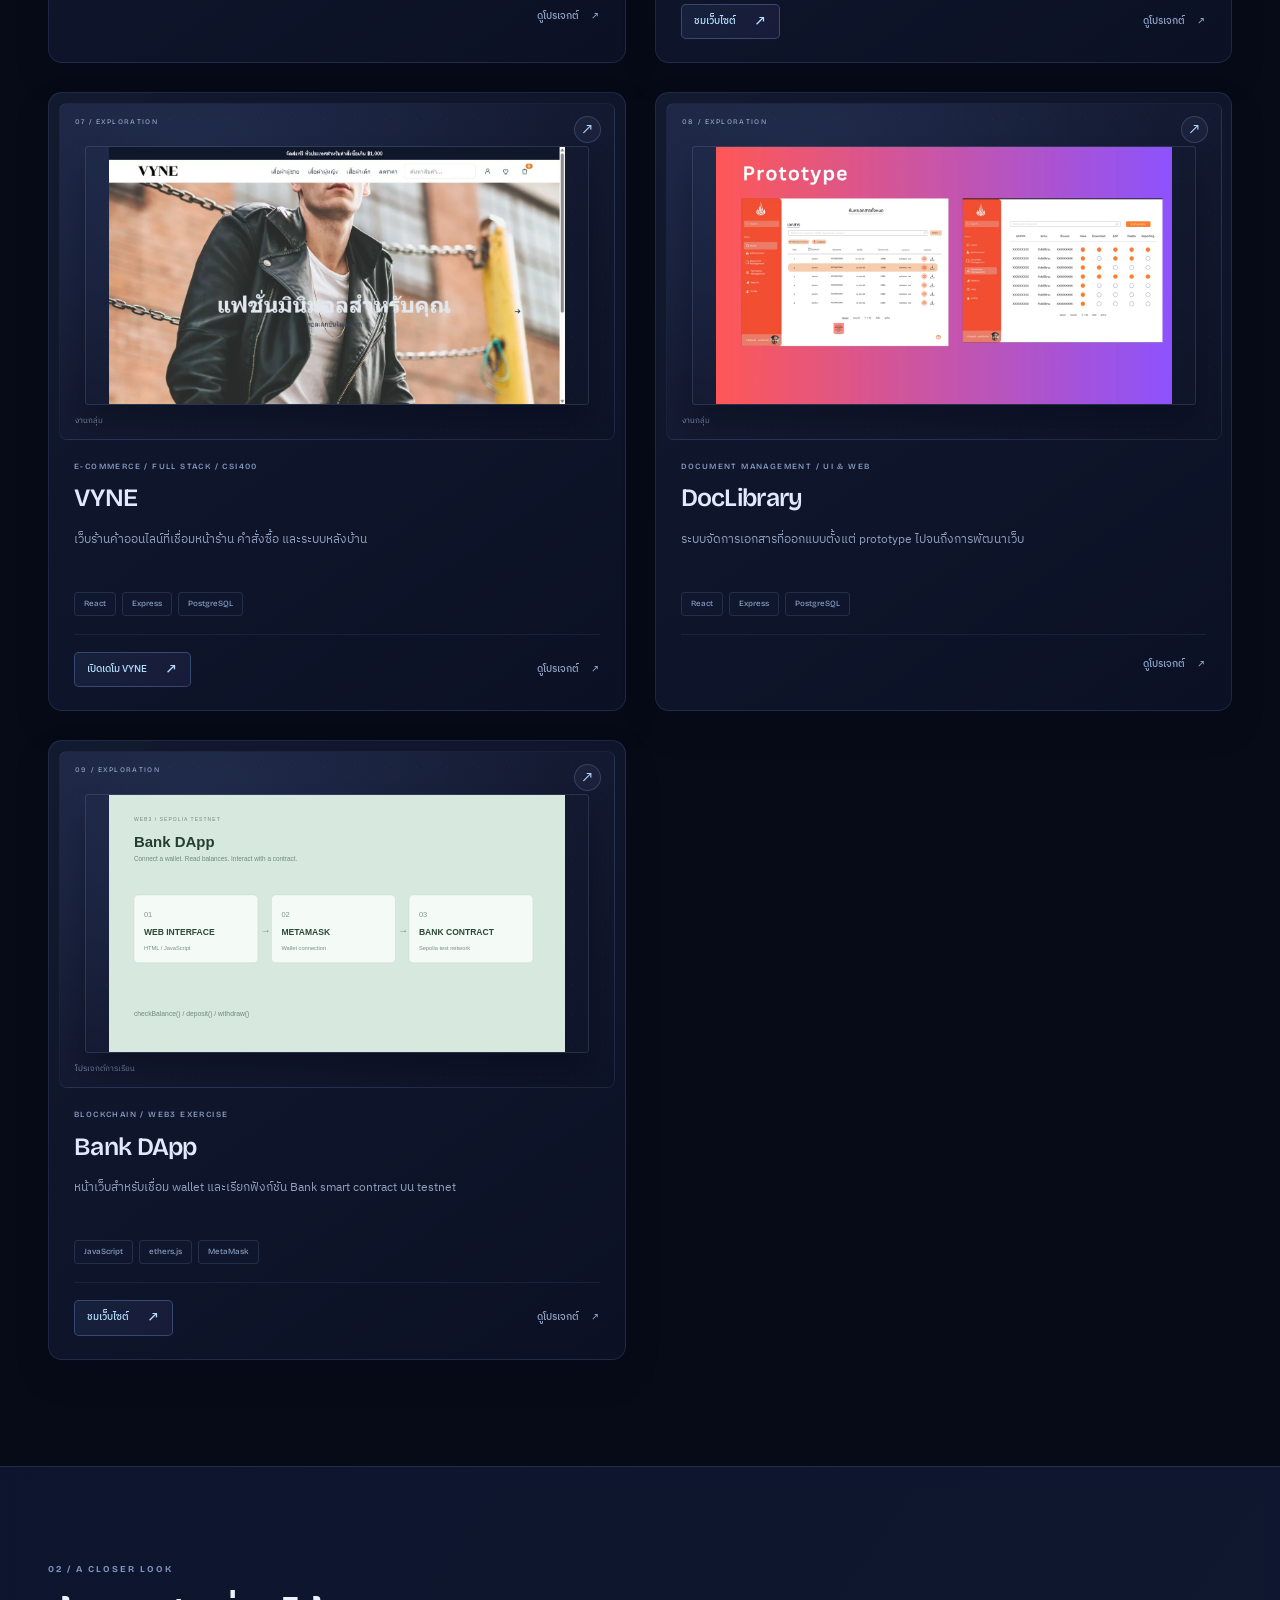
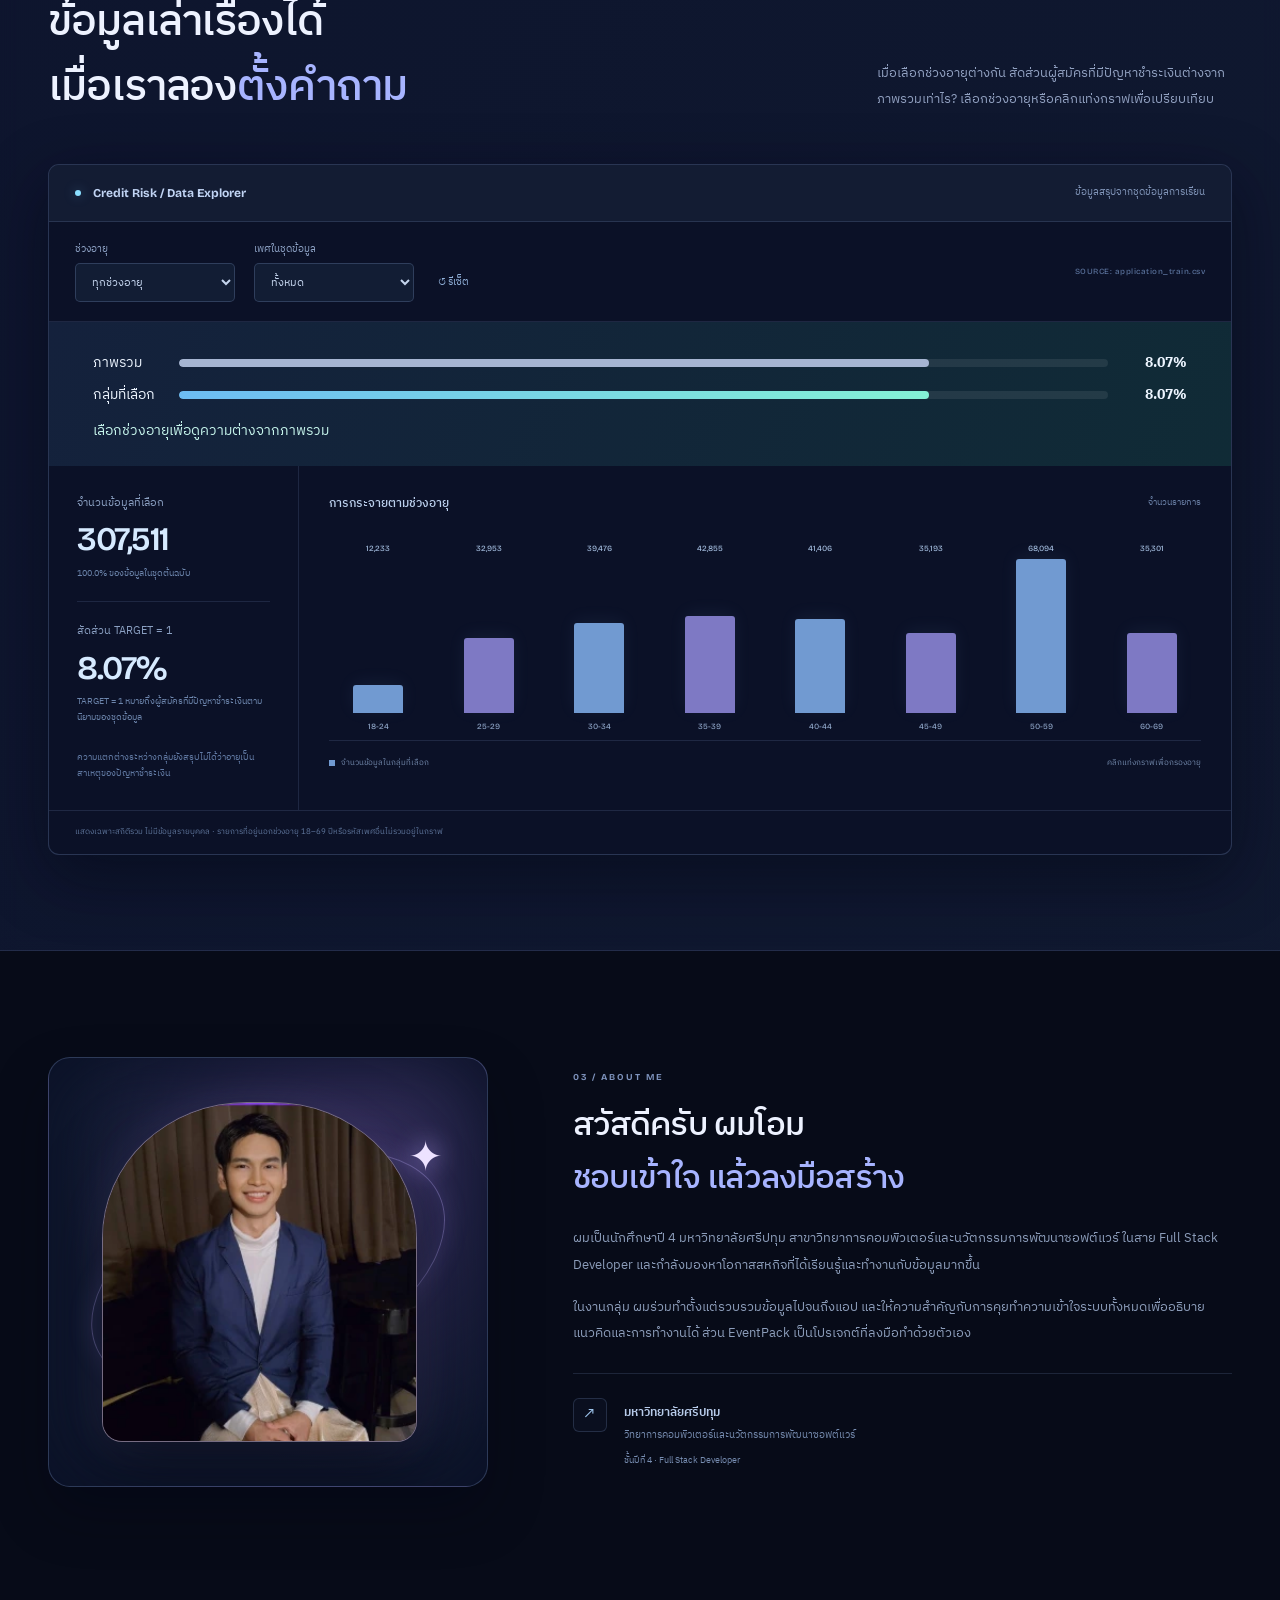
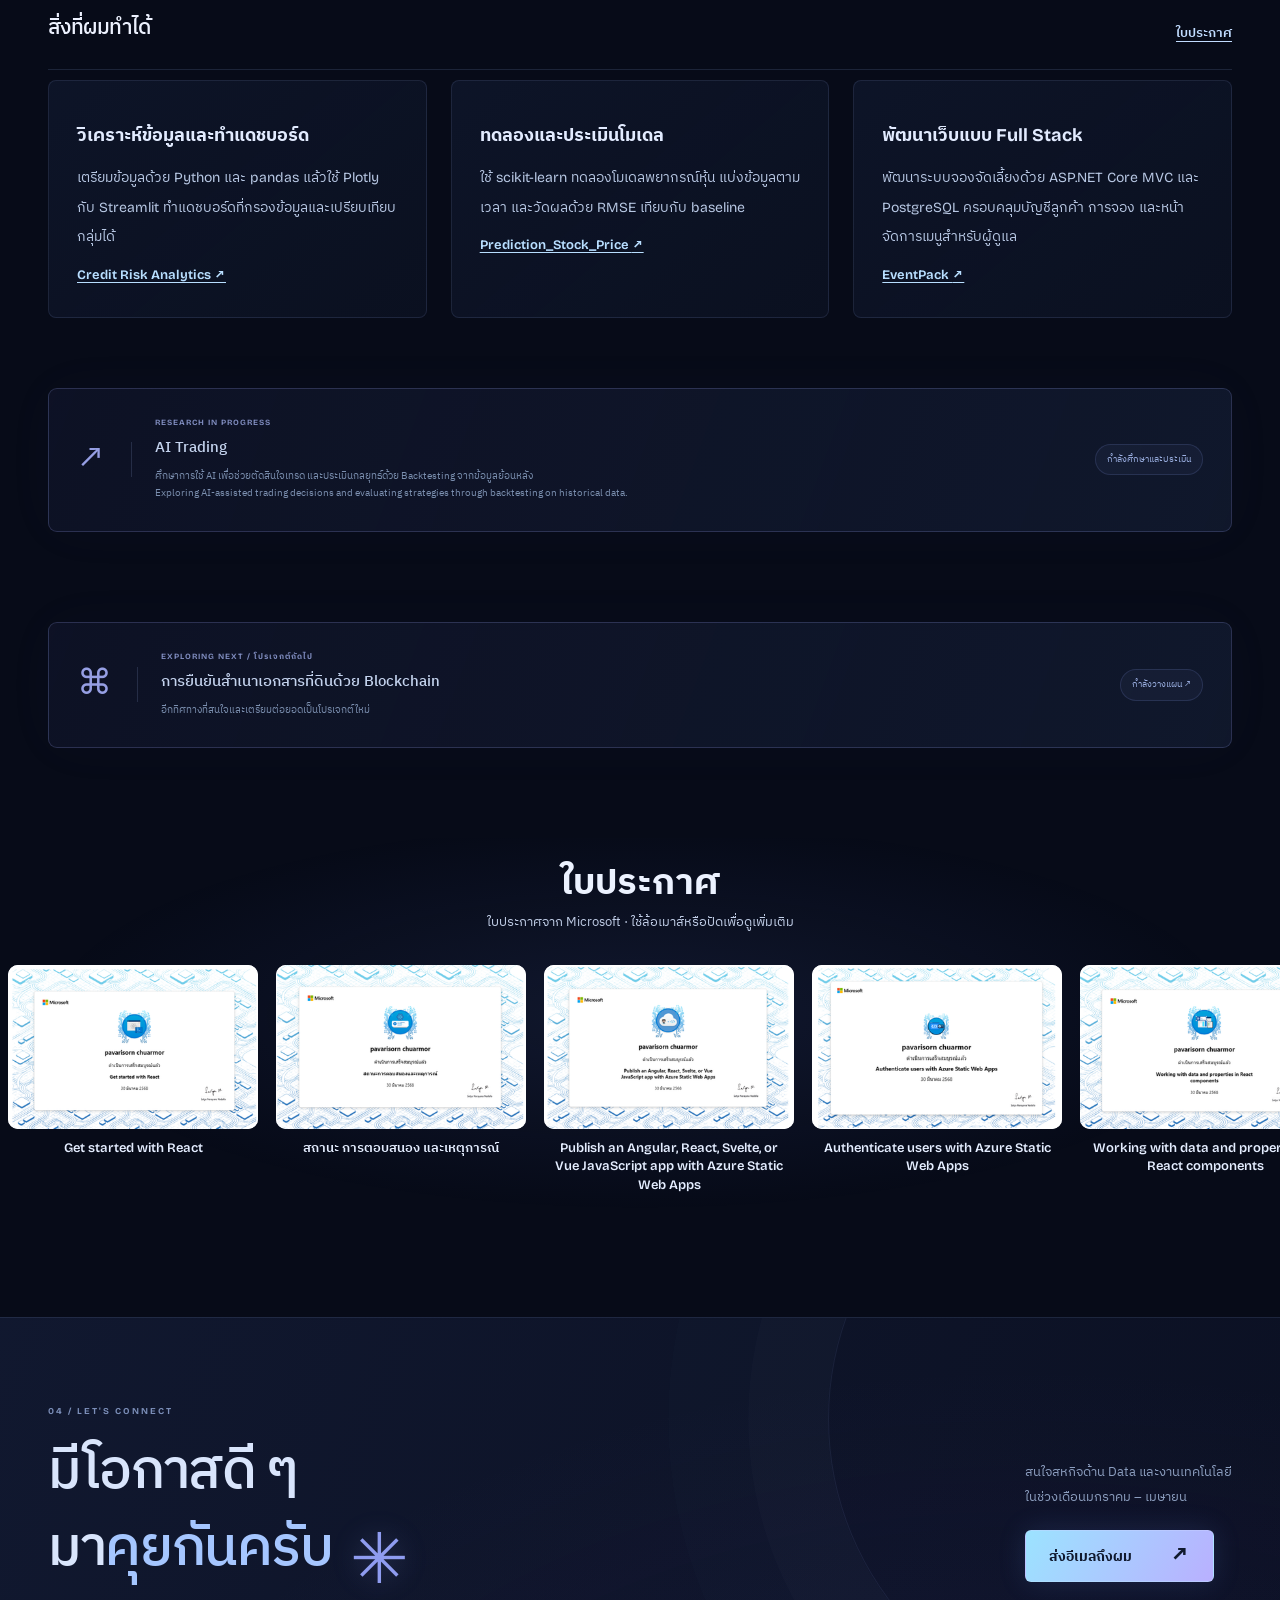
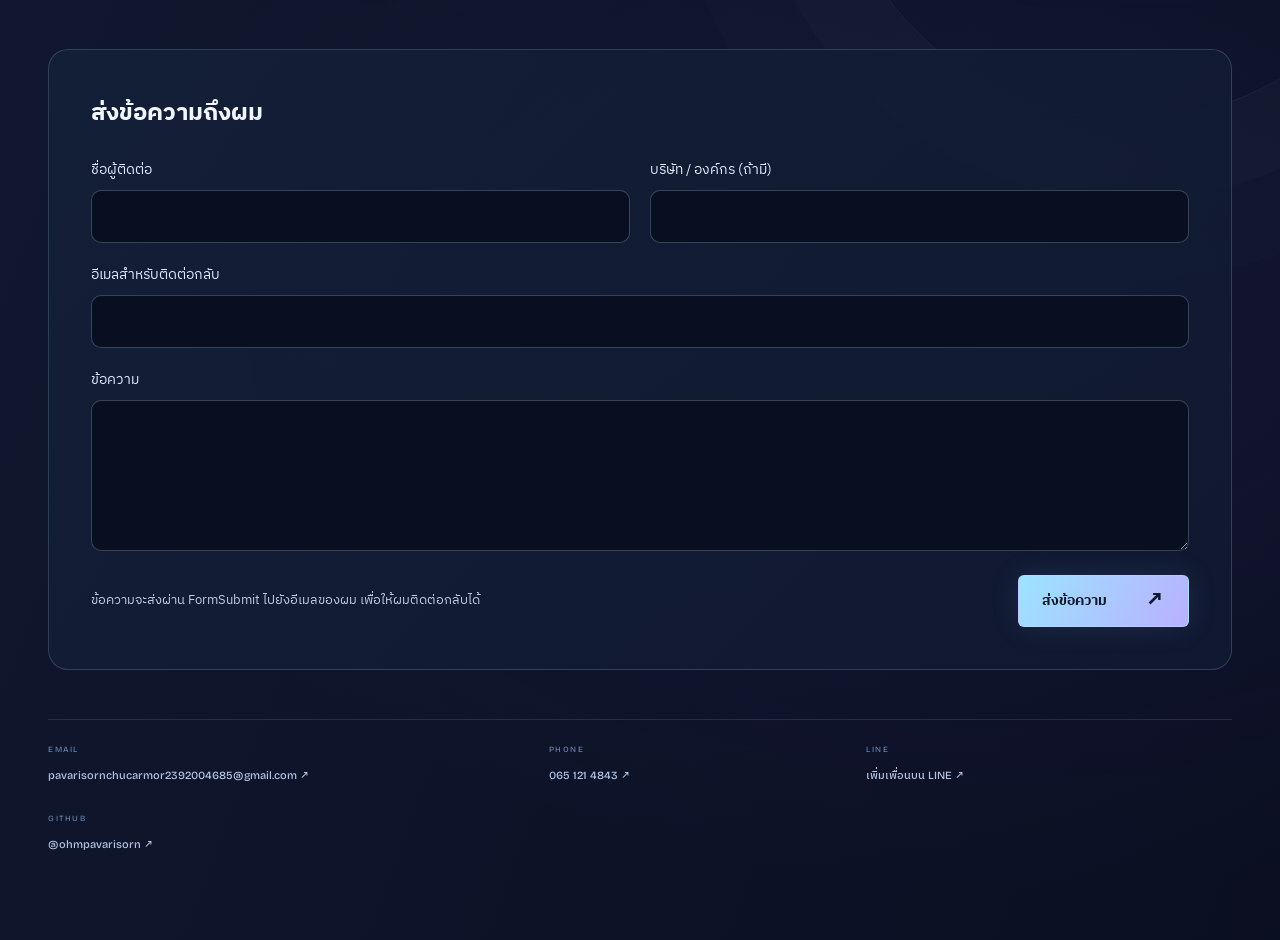
==== commit 069c6c92: "Return contact submissions to the portfolio contact section" ====
--- a/index.html
+++ b/index.html
@@ -20,8 +20,8 @@
   <link rel="preload" as="image" href="launch-planet.webp">
   <link rel="stylesheet" href="launch.css?v=contact-form">
   <script src="launch.js?v=depth" defer></script>
-  <script src="content.js?v=contact-form" defer></script>
-  <script src="app.js?v=contact-form" defer></script>
+  <script src="content.js?v=contact-redirect" defer></script>
+  <script src="app.js?v=contact-redirect" defer></script>
   <script src="navigation.js?v=reading-progress" defer></script>
   <script src="space.js?v=showcase" defer></script>
   <script src="ask-ohm.js?v=project-skills" defer></script>
@@ -236,6 +236,7 @@
             <label class="contact-form-wide"><span data-i18n="senderMessage">ข้อความ</span><textarea name="message" rows="5" required maxlength="5000"></textarea></label>
           </div>
           <div class="contact-form-footer"><p data-i18n="formPrivacy">ข้อความจะส่งผ่าน FormSubmit ไปยังอีเมลของผม เพื่อให้ผมติดต่อกลับได้</p><button class="button primary" type="submit"><span data-i18n="sendMessage">ส่งข้อความ</span><span aria-hidden="true">↗</span></button></div>
+          <p id="contact-form-status" role="status" hidden></p>
           <p class="contact-form-success" id="contact-form-success" role="status" hidden data-i18n="messageSent">รับข้อความแล้วครับ ขอบคุณที่ติดต่อมา</p>
         </form><div class="contact-details"><a href="mailto:pavarisornchucarmor2392004685@gmail.com"><span>EMAIL</span><strong>pavarisornchucarmor2392004685@gmail.com ↗</strong></a><a href="tel:+66651214843"><span>PHONE</span><strong>065 121 4843 ↗</strong></a><a href="https://line.me/ti/p/I6e5qx8350" target="_blank" rel="noopener noreferrer" aria-label="Add me on LINE"><span>LINE</span><strong>เพิ่มเพื่อนบน LINE ↗</strong></a><a href="https://github.com/ohmpavarisorn" target="_blank" rel="noopener noreferrer"><span>GITHUB</span><strong>@ohmpavarisorn ↗</strong></a></div></div></section>
   </main>
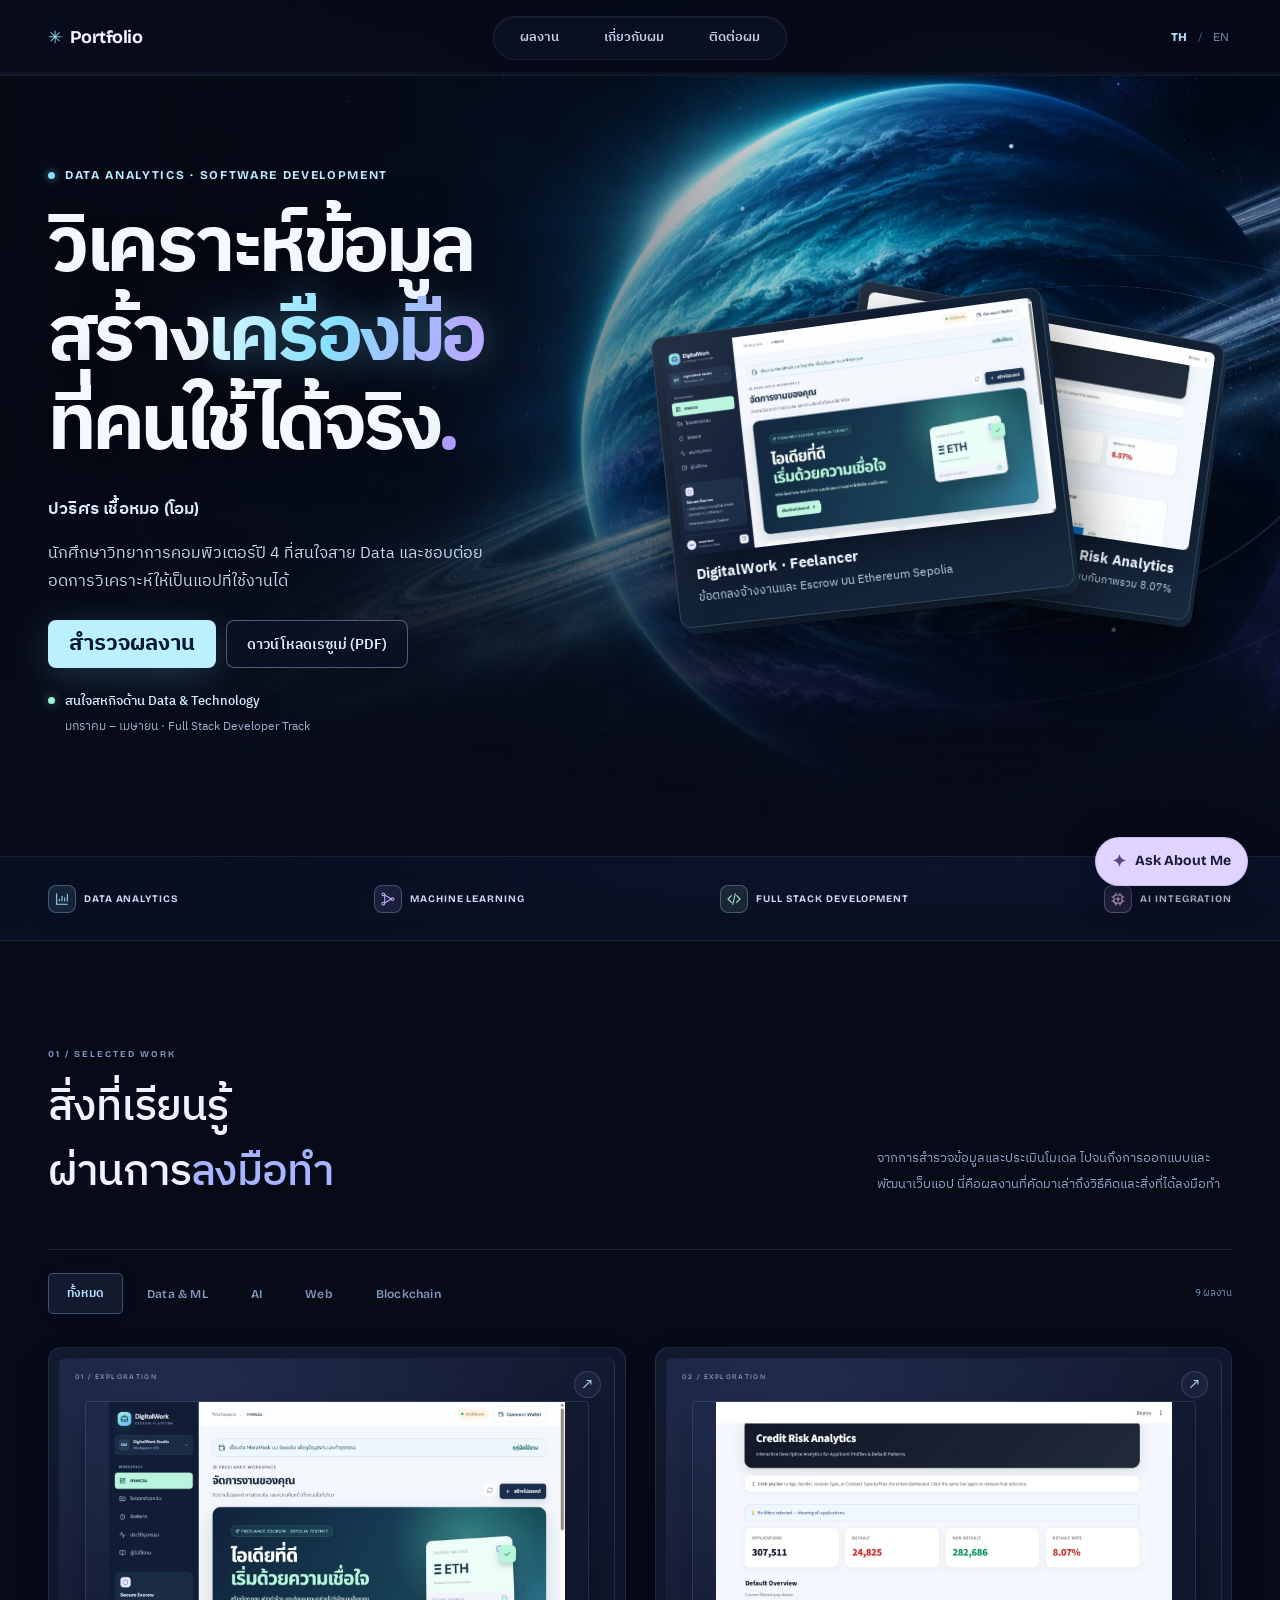
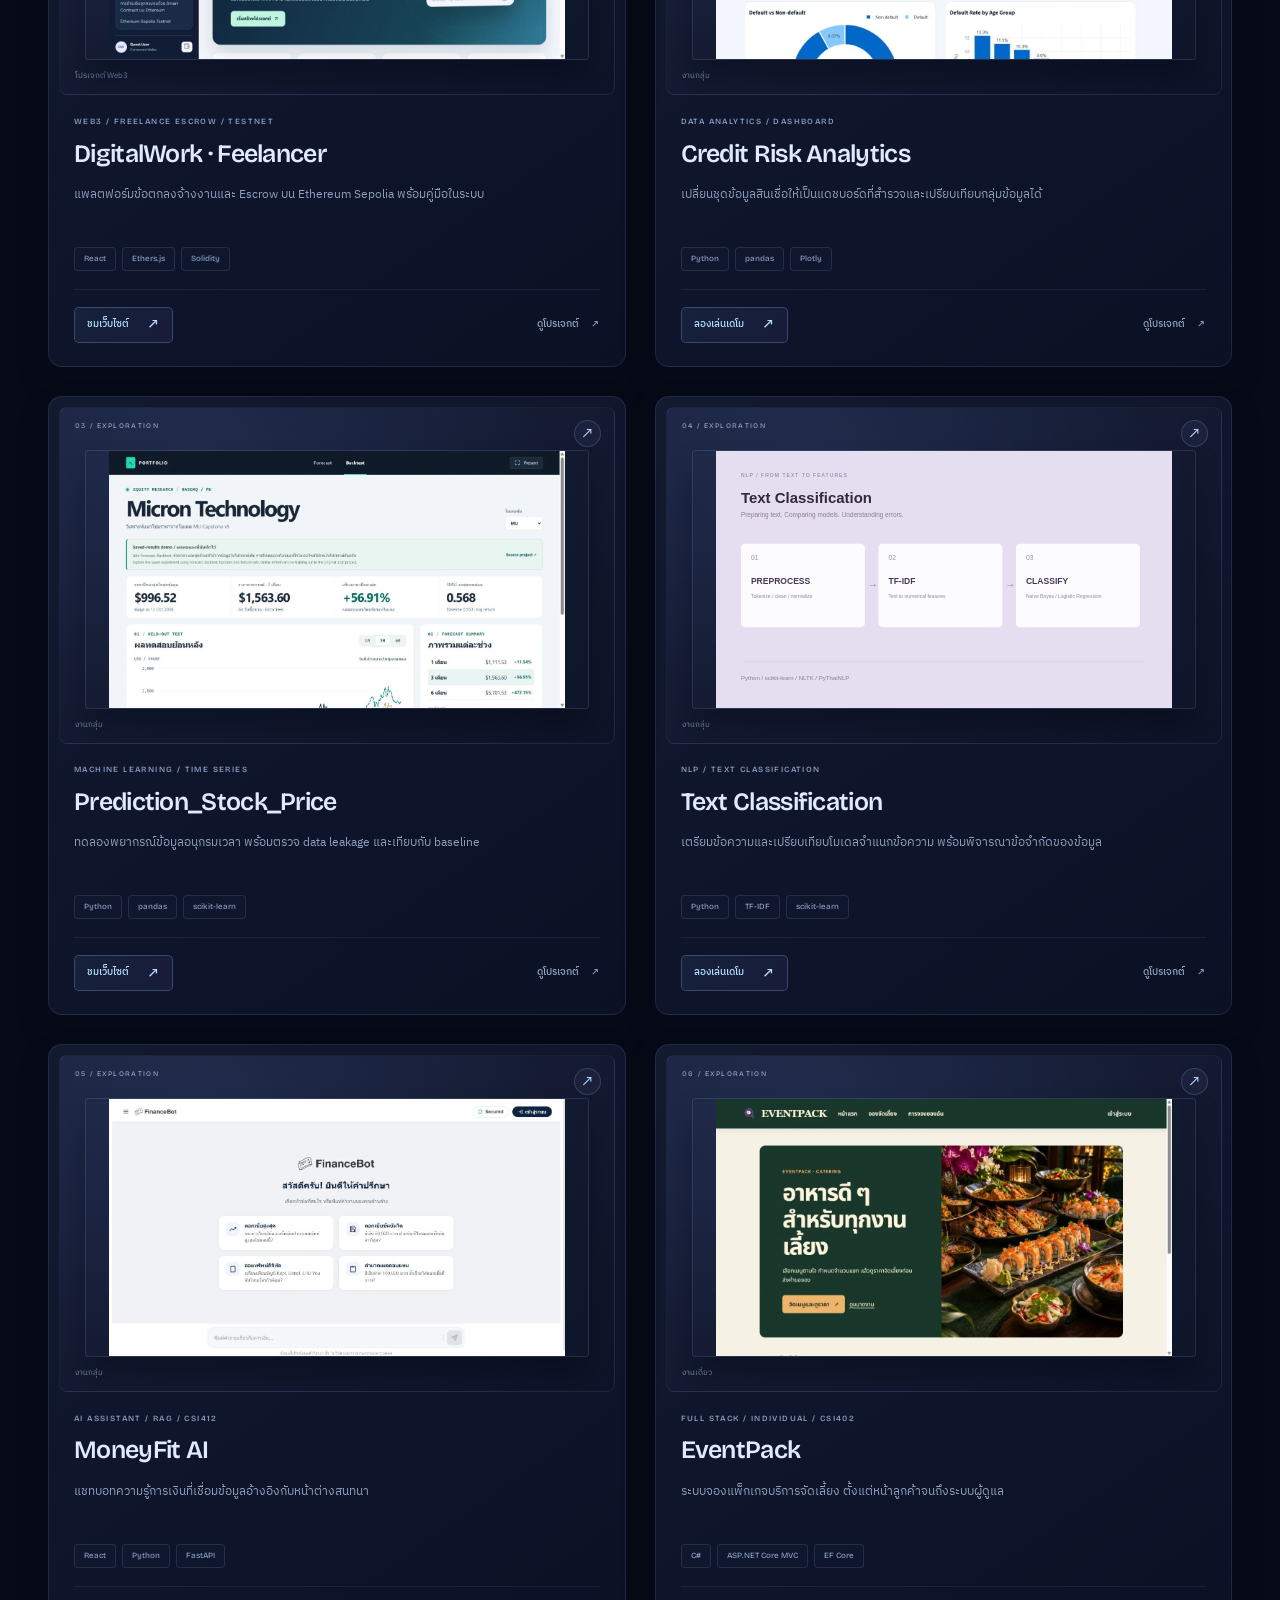
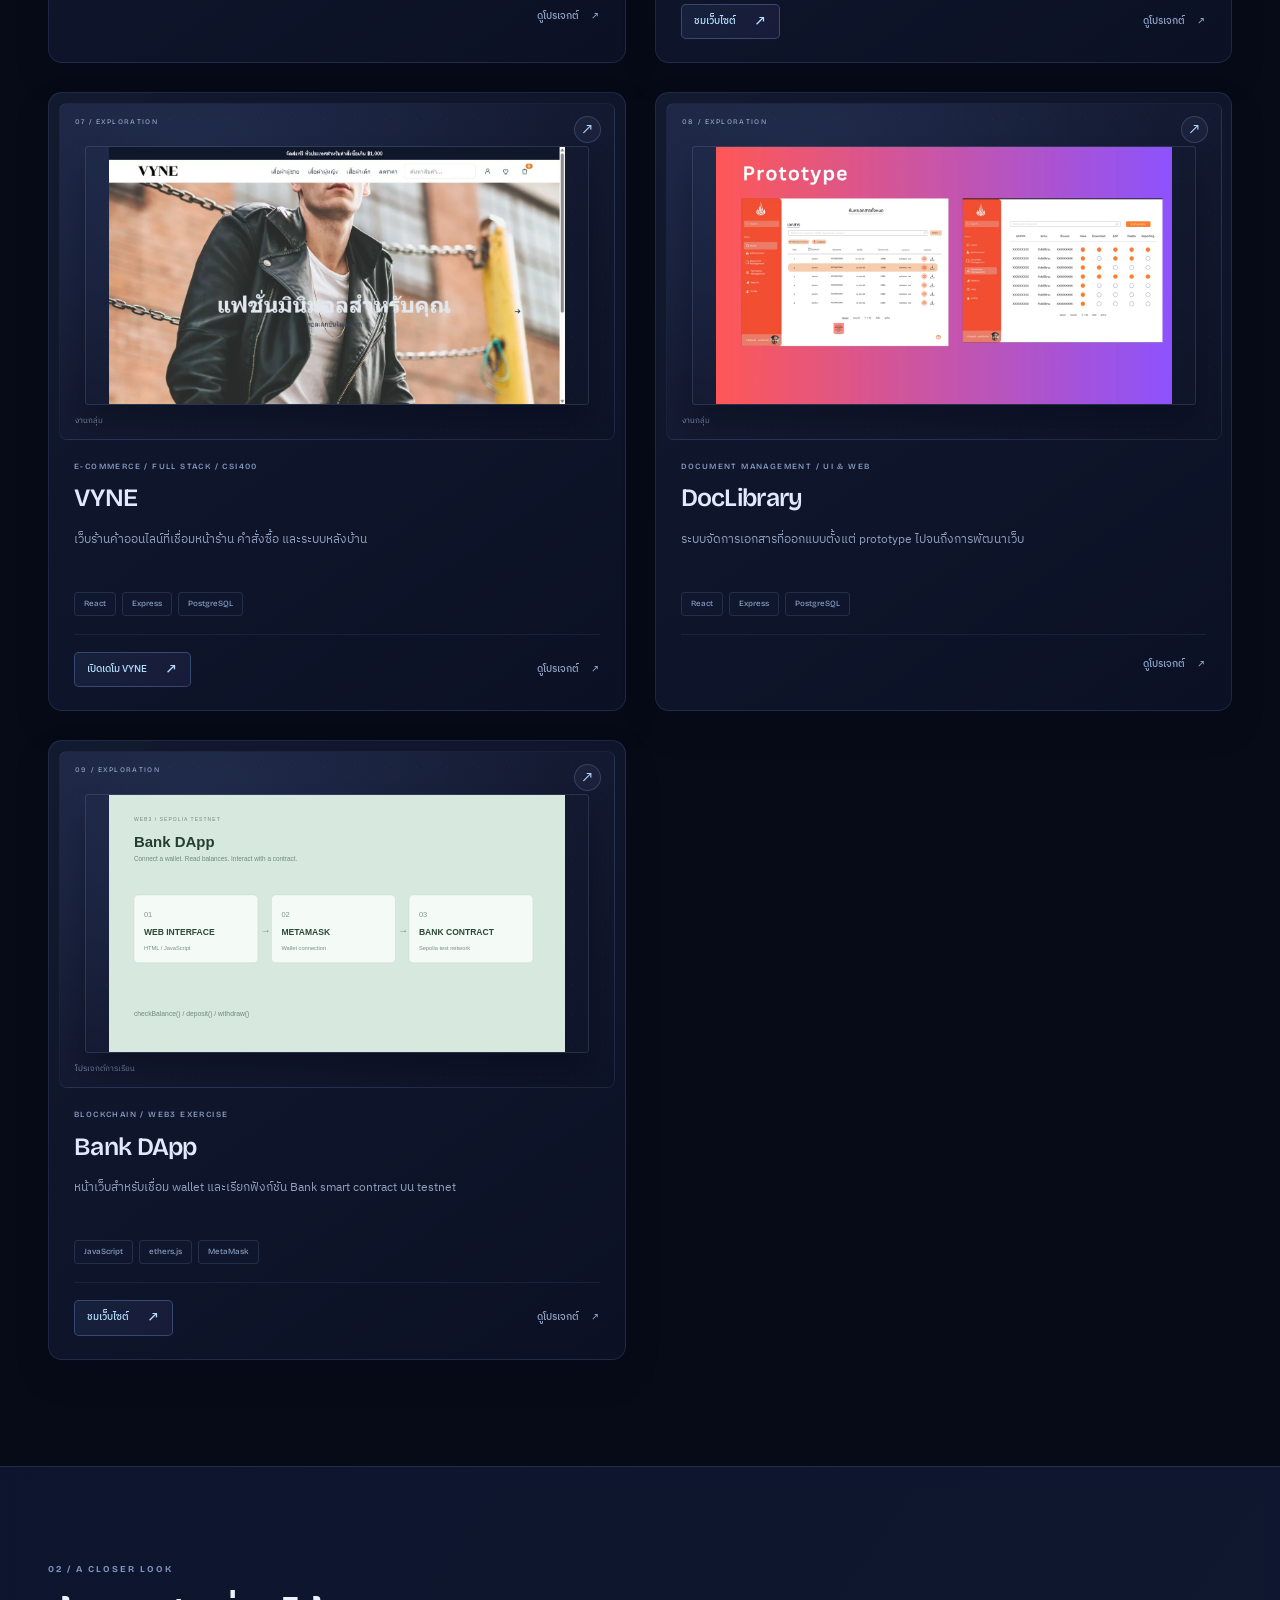
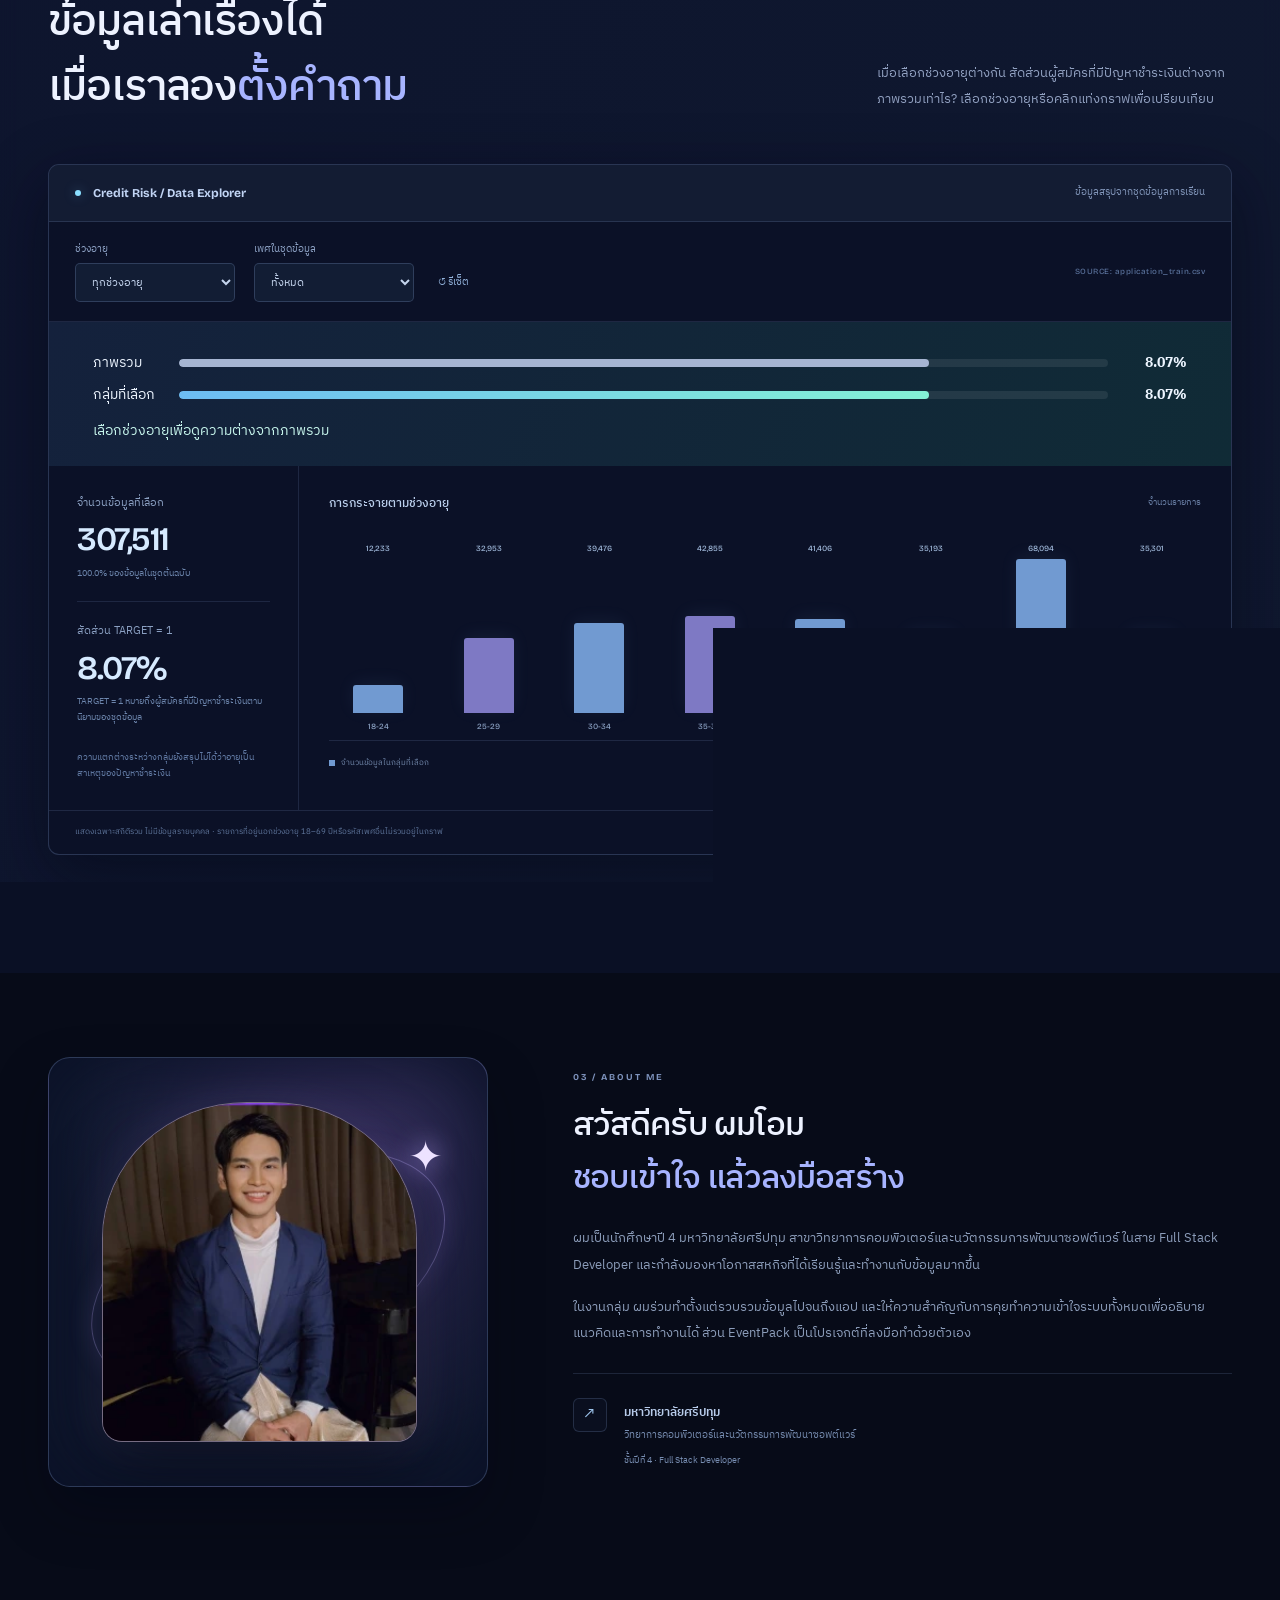
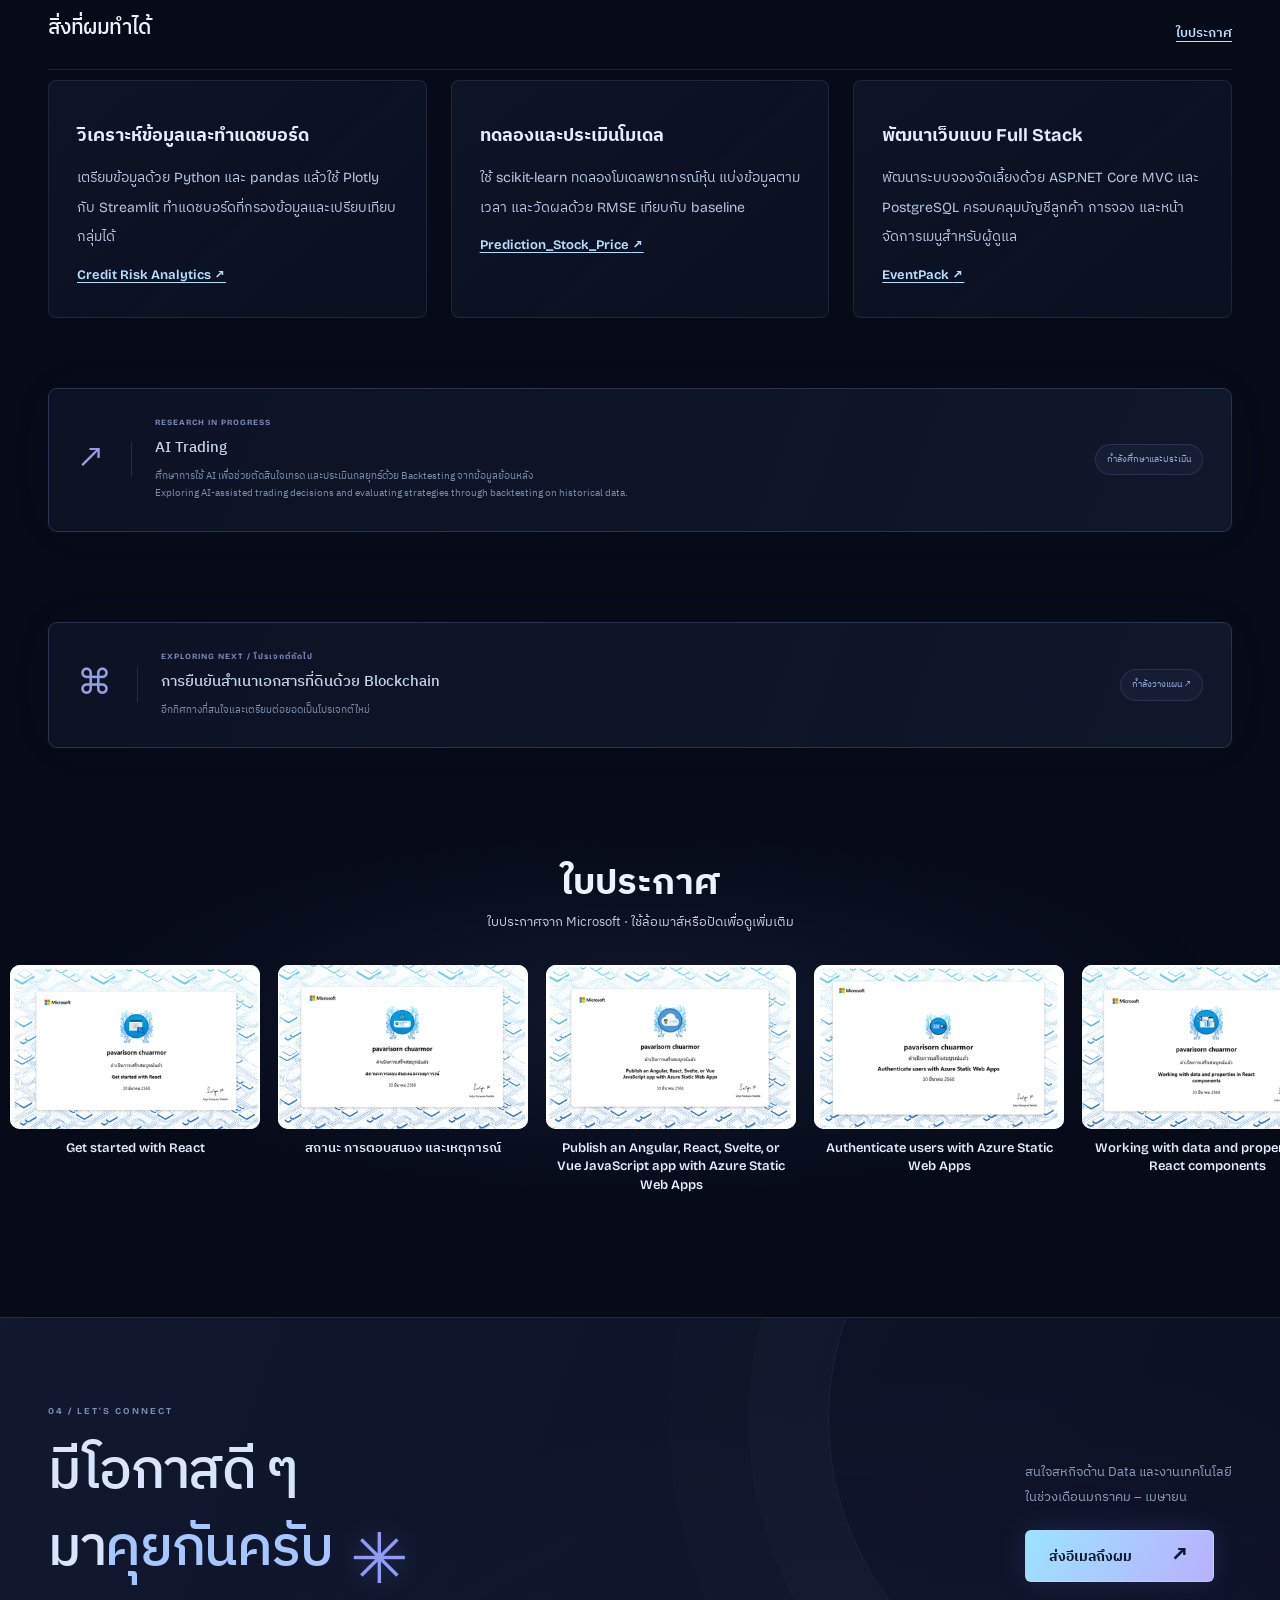
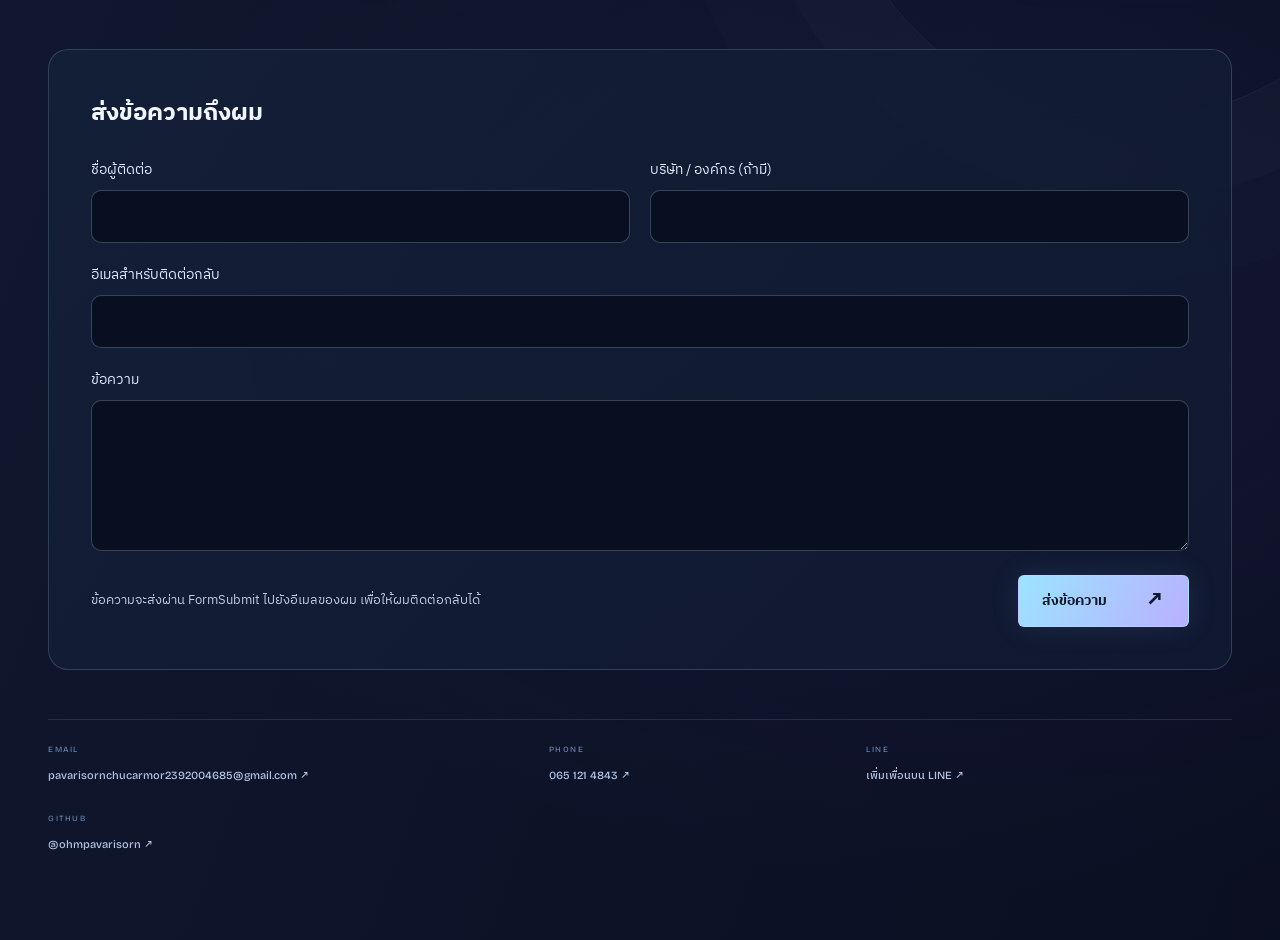
==== commit b3943a7a: "Style email success notification with minimal confirmation" ====
--- a/index.html
+++ b/index.html
@@ -18,9 +18,9 @@
   <link rel="stylesheet" href="ask-ohm.css?v=glass">
   <link rel="stylesheet" href="cursor.css?v=spotlight">
   <link rel="preload" as="image" href="launch-planet.webp">
-  <link rel="stylesheet" href="launch.css?v=contact-form">
+  <link rel="stylesheet" href="launch.css?v=minimal-success">
   <script src="launch.js?v=depth" defer></script>
-  <script src="content.js?v=contact-redirect" defer></script>
+  <script src="content.js?v=minimal-success" defer></script>
   <script src="app.js?v=contact-redirect" defer></script>
   <script src="navigation.js?v=reading-progress" defer></script>
   <script src="space.js?v=showcase" defer></script>
@@ -237,7 +237,7 @@
           </div>
           <div class="contact-form-footer"><p data-i18n="formPrivacy">ข้อความจะส่งผ่าน FormSubmit ไปยังอีเมลของผม เพื่อให้ผมติดต่อกลับได้</p><button class="button primary" type="submit"><span data-i18n="sendMessage">ส่งข้อความ</span><span aria-hidden="true">↗</span></button></div>
           <p id="contact-form-status" role="status" hidden></p>
-          <p class="contact-form-success" id="contact-form-success" role="status" hidden data-i18n="messageSent">รับข้อความแล้วครับ ขอบคุณที่ติดต่อมา</p>
+          <div class="contact-form-success" id="contact-form-success" role="status" hidden><span class="contact-success-icon" aria-hidden="true">✓</span><span data-i18n="messageSent">อีเมลของคุณส่งสำเร็จแล้ว</span></div>
         </form><div class="contact-details"><a href="mailto:pavarisornchucarmor2392004685@gmail.com"><span>EMAIL</span><strong>pavarisornchucarmor2392004685@gmail.com ↗</strong></a><a href="tel:+66651214843"><span>PHONE</span><strong>065 121 4843 ↗</strong></a><a href="https://line.me/ti/p/I6e5qx8350" target="_blank" rel="noopener noreferrer" aria-label="Add me on LINE"><span>LINE</span><strong>เพิ่มเพื่อนบน LINE ↗</strong></a><a href="https://github.com/ohmpavarisorn" target="_blank" rel="noopener noreferrer"><span>GITHUB</span><strong>@ohmpavarisorn ↗</strong></a></div></div></section>
   </main>
   <div class="ask-widget">
--- a/launch.css
+++ b/launch.css
@@ -432,7 +432,38 @@
 .contact-form-footer { display: flex; align-items: center; justify-content: space-between; gap: 20px; margin-top: 24px; }
 .contact-form-footer p { color: #becce3; font-size: 13px; margin: 0; max-width: 500px; }
 .contact-form-footer button { flex-shrink: 0; cursor: pointer; border: 0; }
-.contact-form-success { color: #b2f5d5; padding: 14px; background: #184539; border-radius: 8px; }
+
+.contact-form-success:not([hidden]) {
+  display: flex;
+  align-items: center;
+  gap: 12px;
+  margin-top: 22px;
+  padding: 16px 18px;
+  border: 1px solid #9fe3c62e;
+  border-radius: 12px;
+  background: #9fe3c608;
+  color: #e0f5ec;
+  font-size: 14px;
+  line-height: 1.7;
+}
+.contact-success-icon {
+  display: grid;
+  place-items: center;
+  flex: 0 0 26px;
+  height: 26px;
+  border-radius: 50%;
+  background: #9fe3c617;
+  color: #9fe3c6;
+  font-size: 16px;
+}
+@media (prefers-reduced-motion: no-preference) {
+  .contact-form-success:not([hidden]) { animation: contact-success-enter .25s ease-out; }
+  @keyframes contact-success-enter {
+    from { opacity: 0; transform: translateY(5px); }
+    to { opacity: 1; transform: translateY(0); }
+  }
+}
+
 @media(max-width:600px) {
   .contact-form-grid { grid-template-columns: 1fr; }
   .contact-form-footer { align-items: stretch; flex-direction: column; }
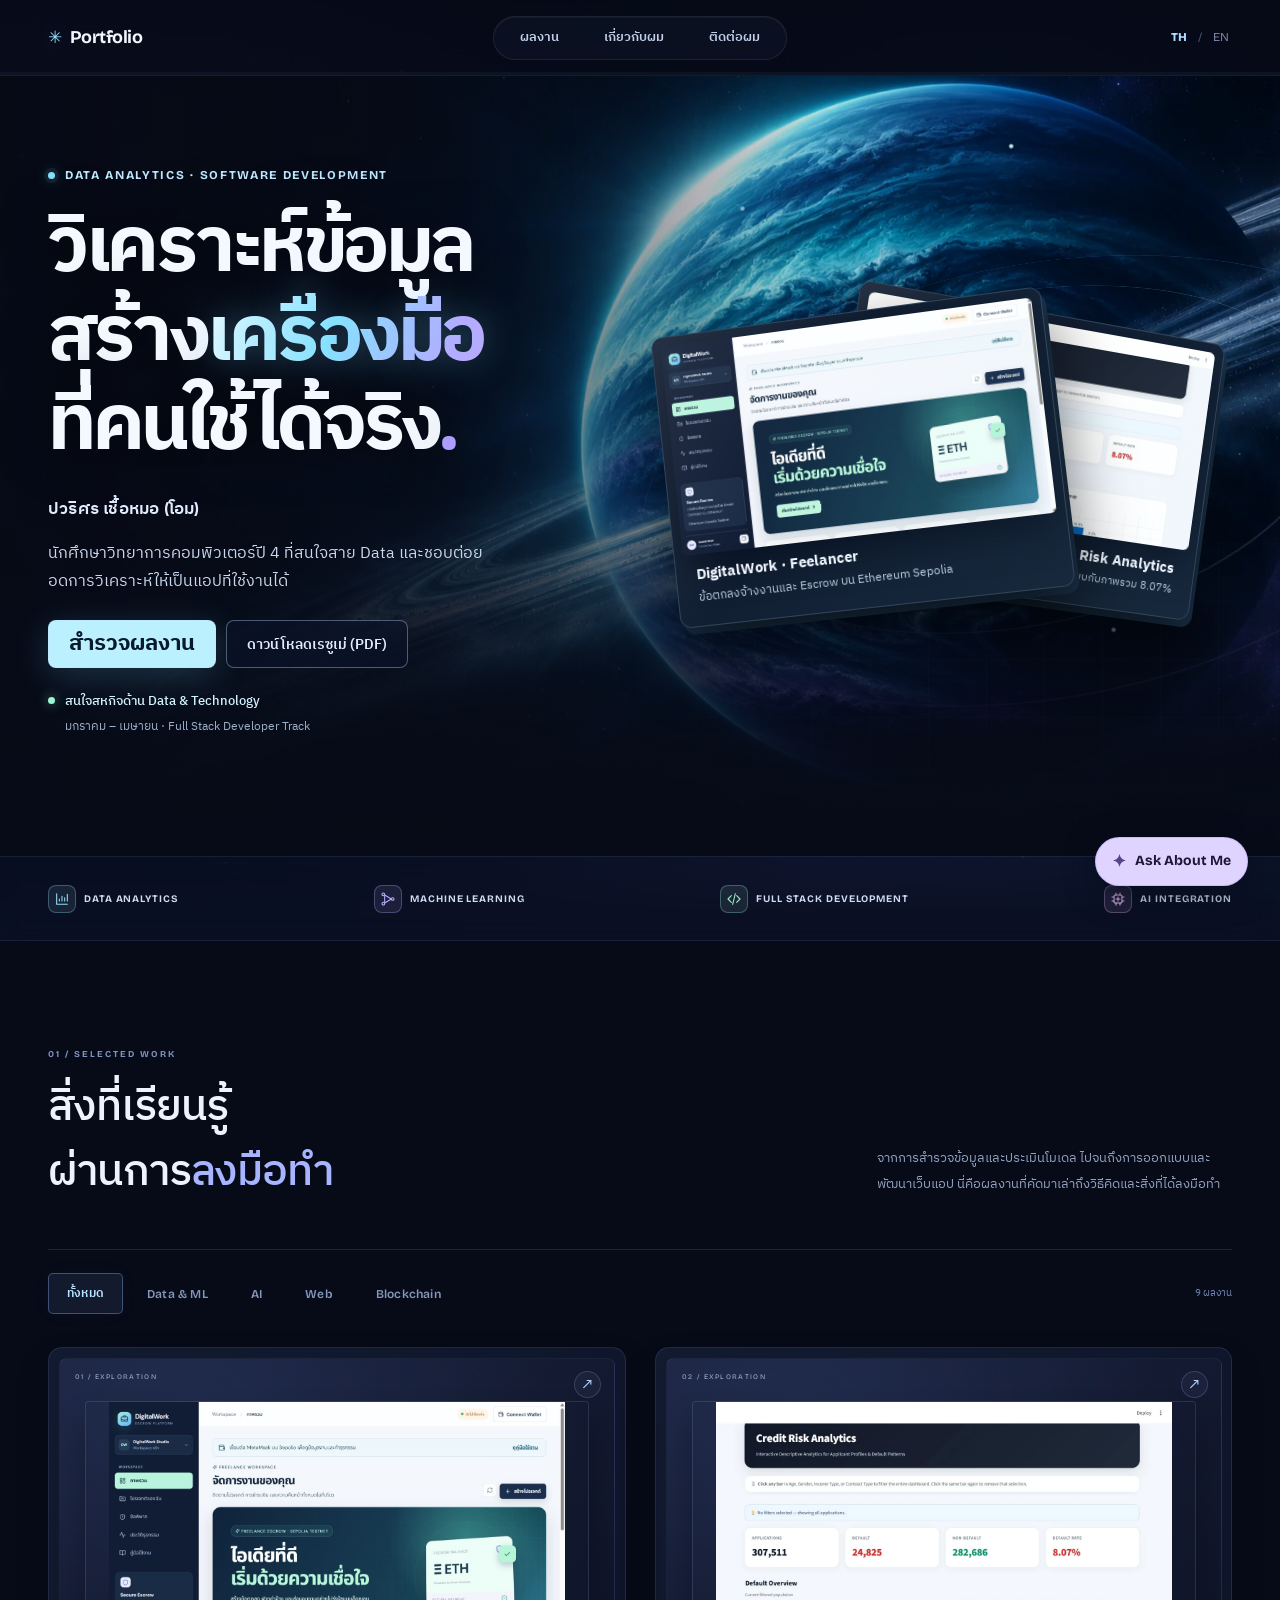
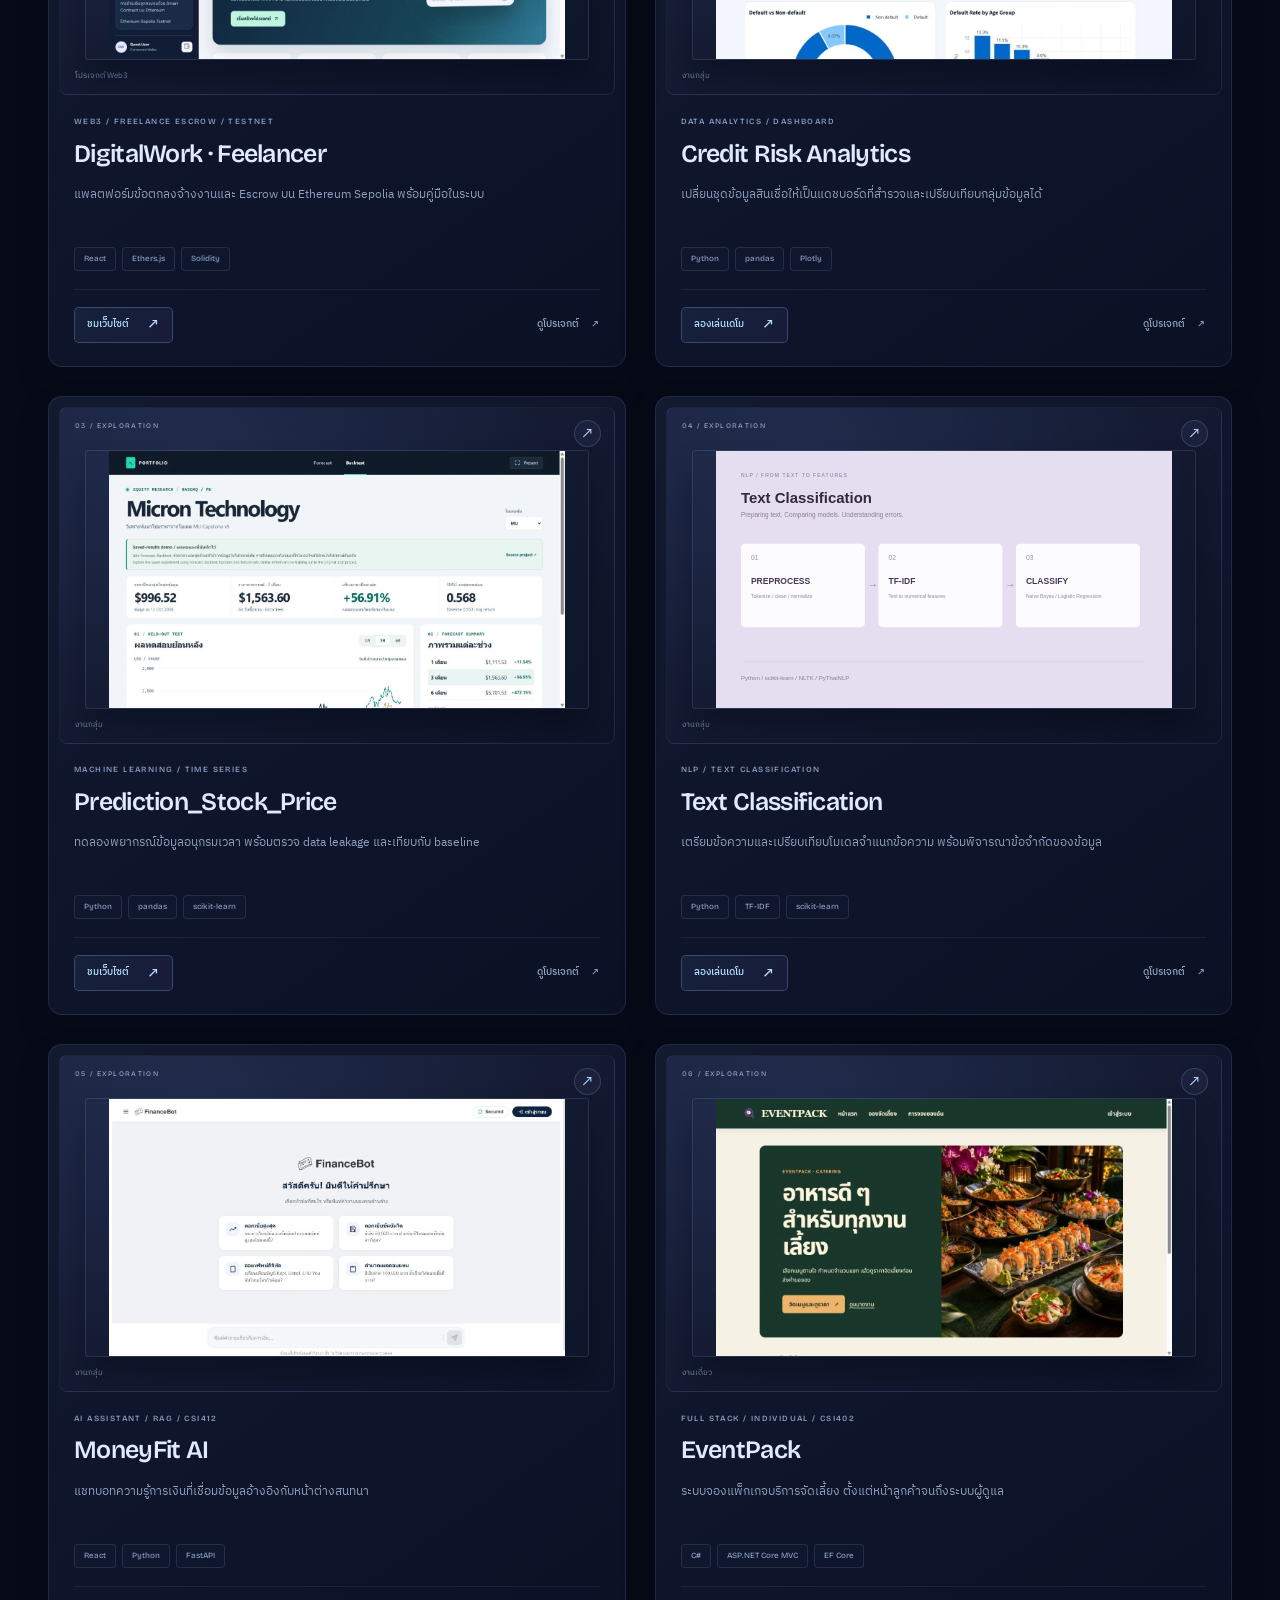
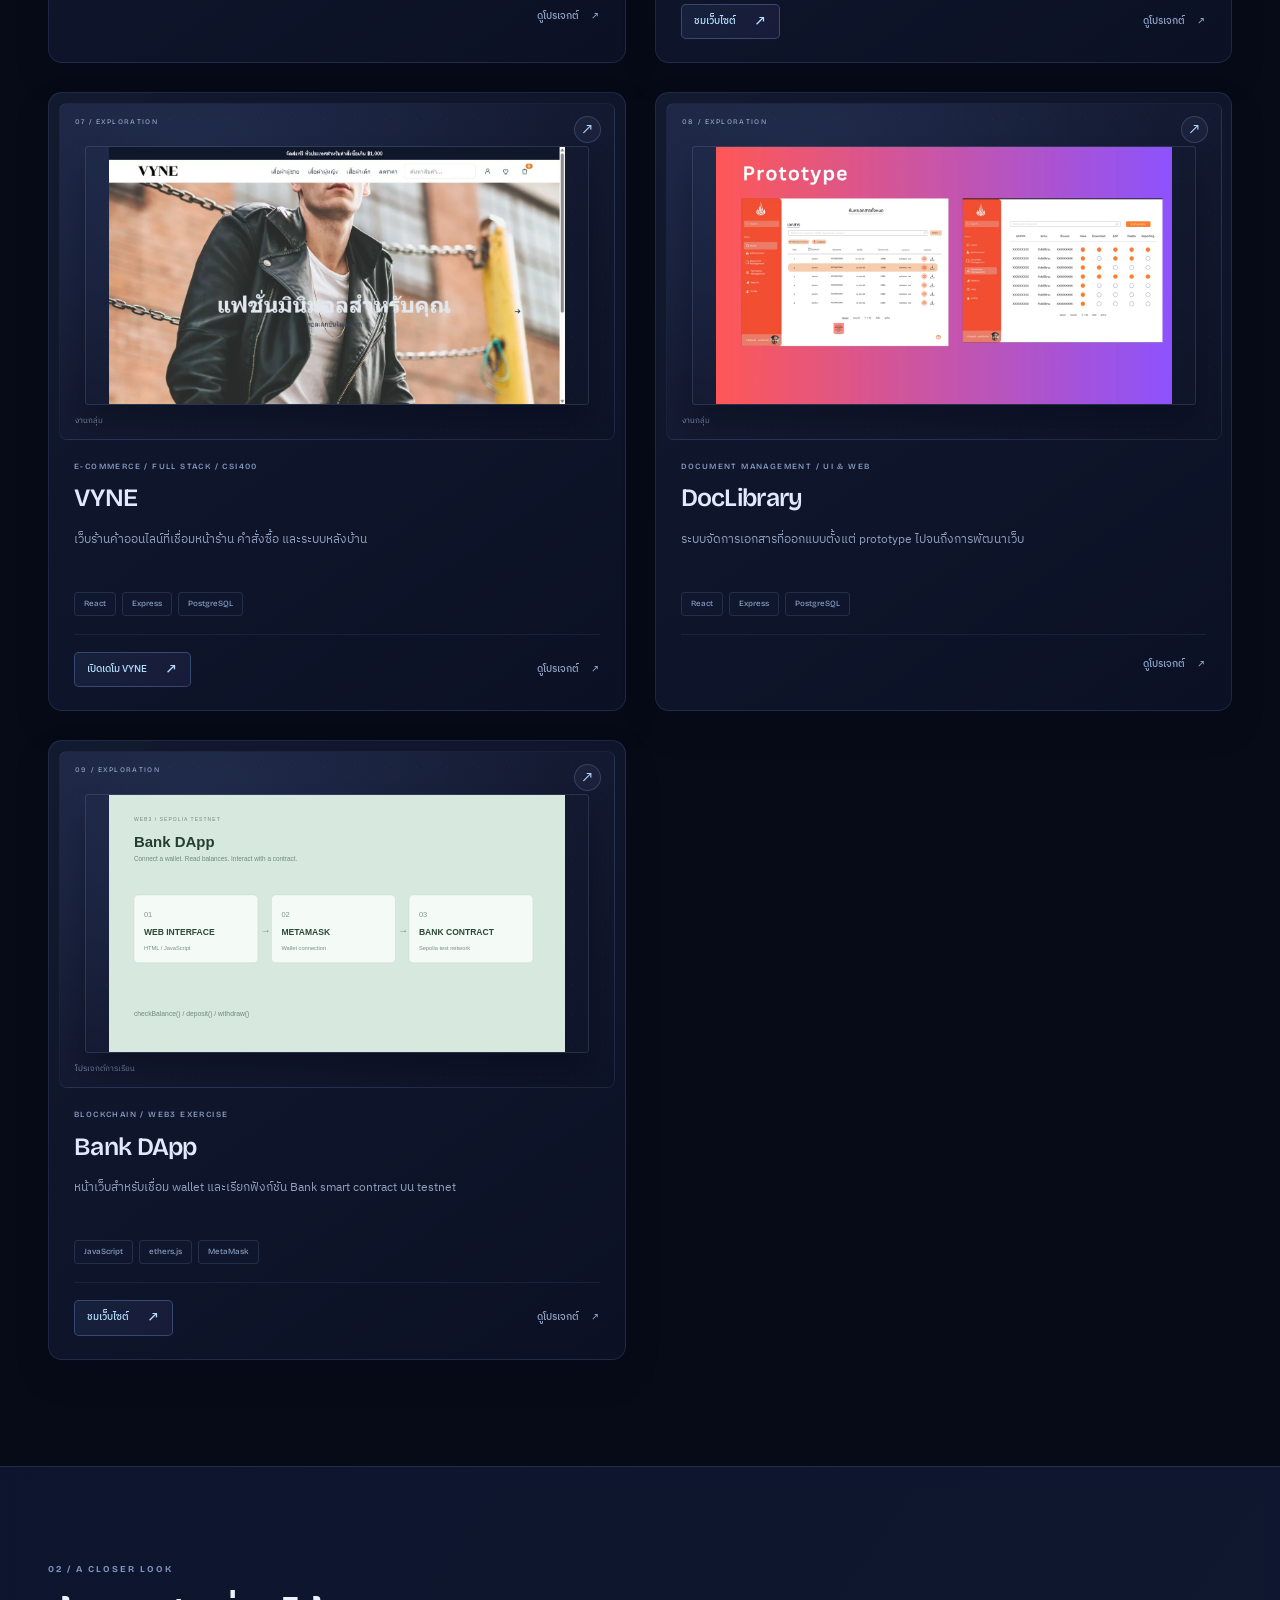
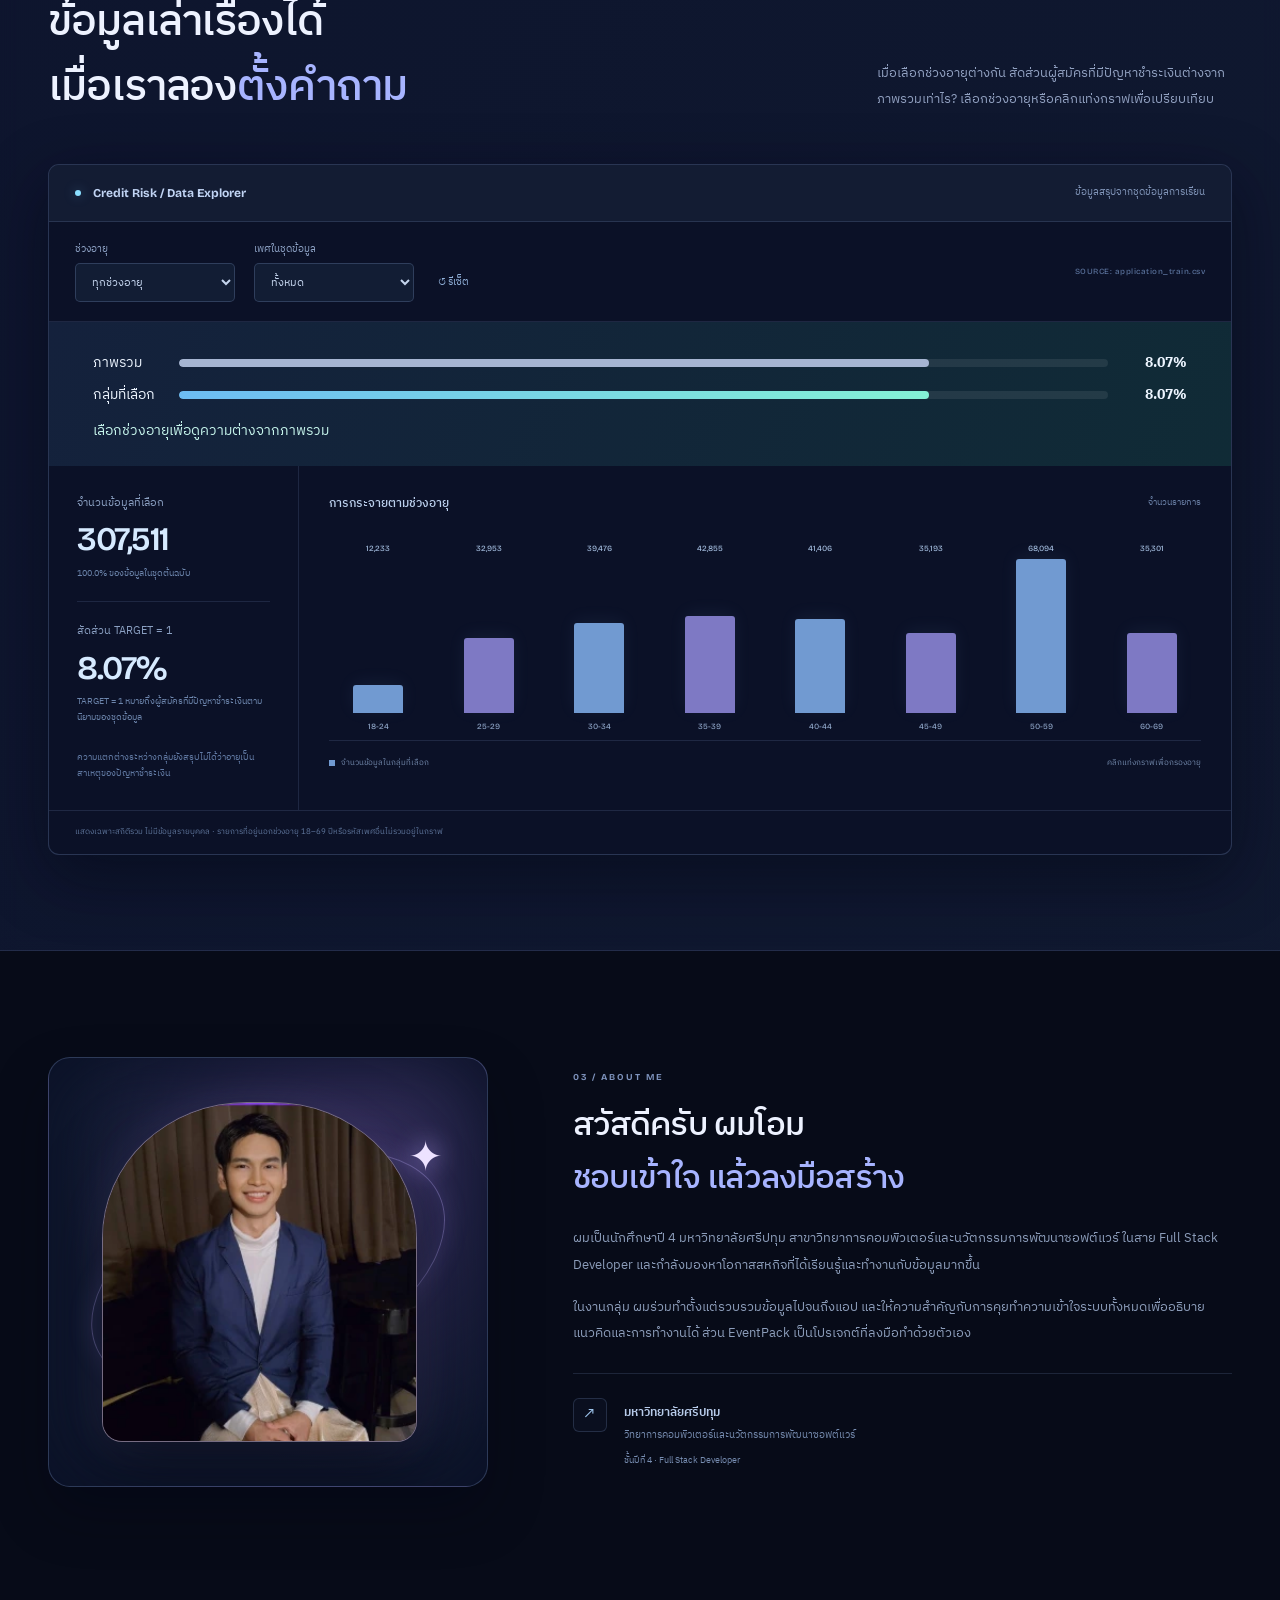
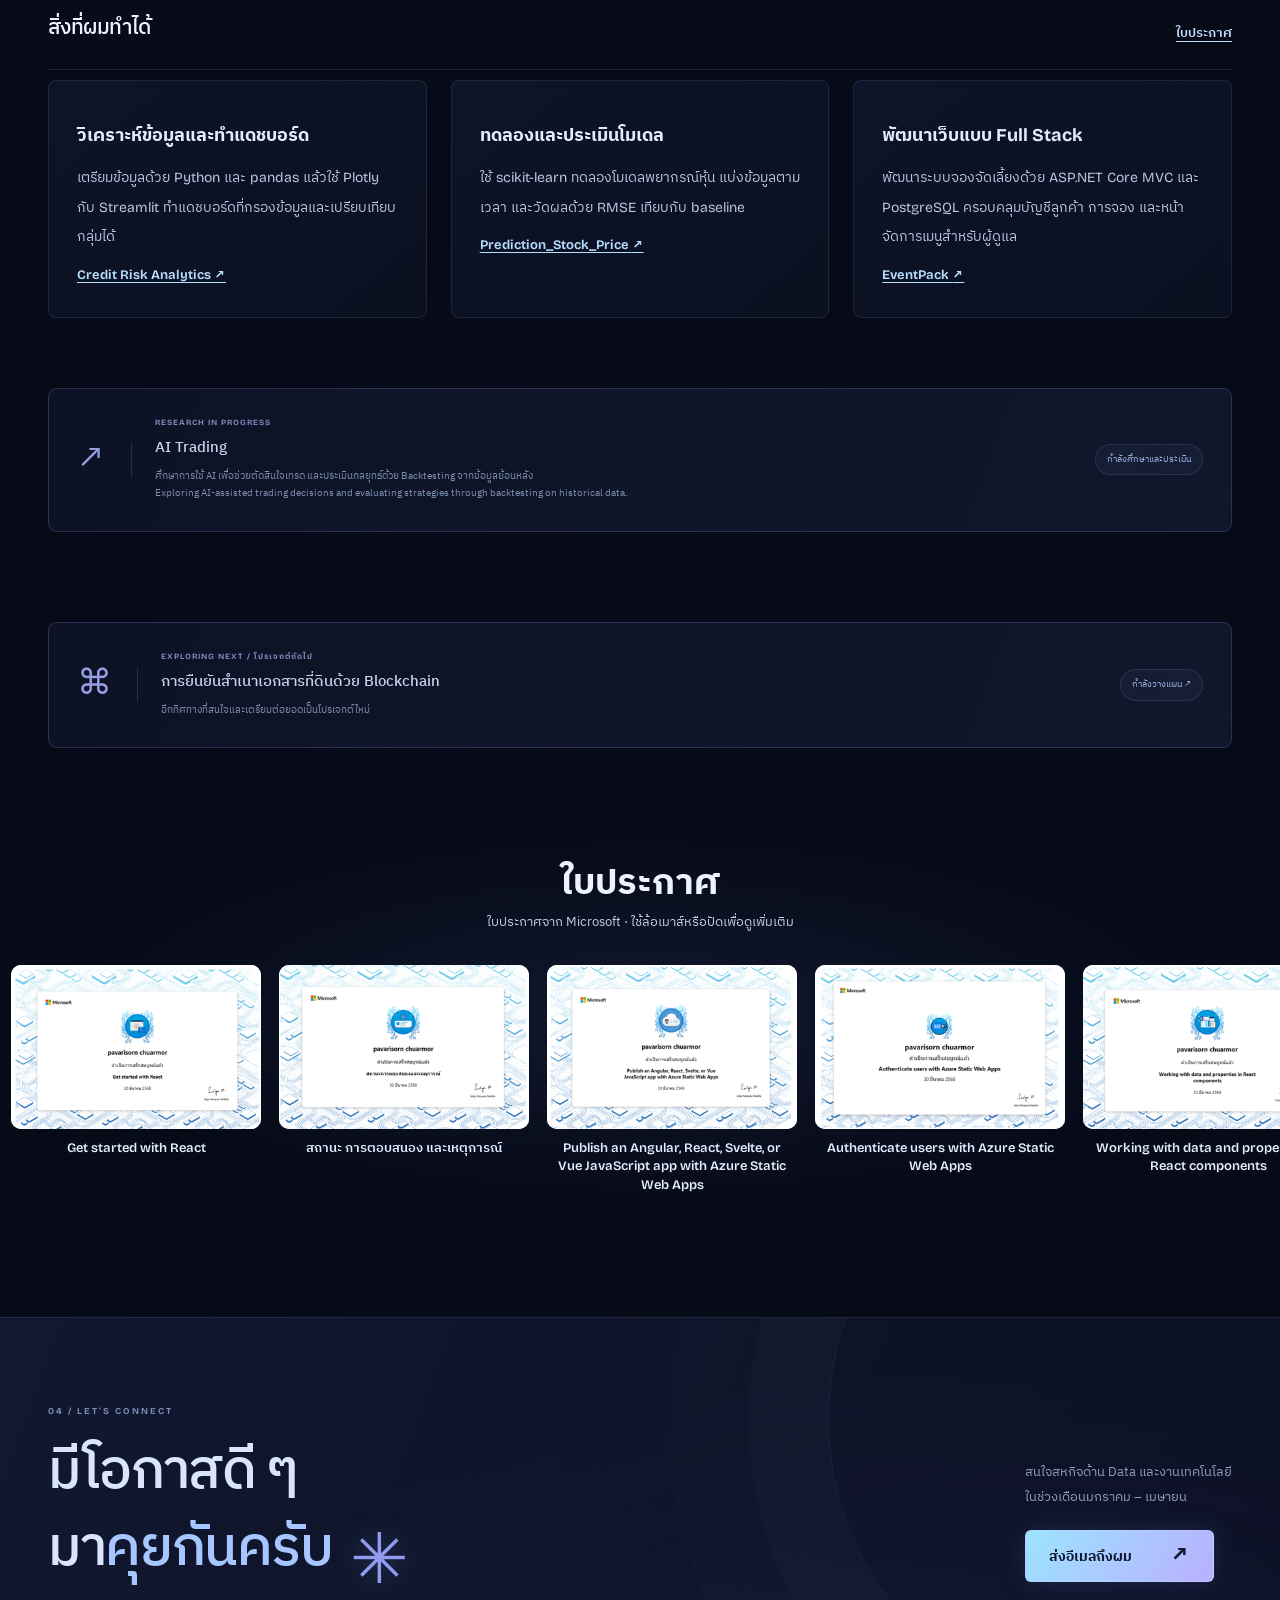
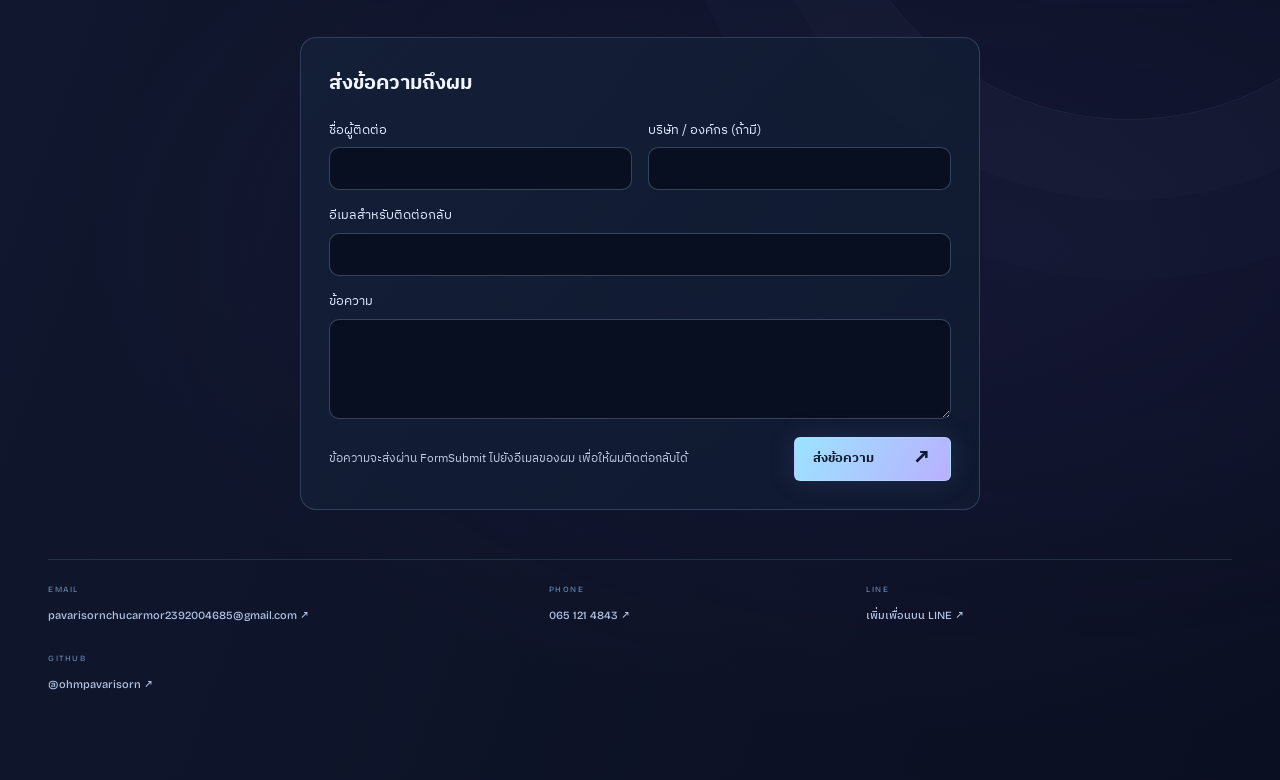
==== commit a37a80a4: "Reduce contact form dimensions and improve responsive spacing" ====
--- a/index.html
+++ b/index.html
@@ -18,7 +18,7 @@
   <link rel="stylesheet" href="ask-ohm.css?v=glass">
   <link rel="stylesheet" href="cursor.css?v=spotlight">
   <link rel="preload" as="image" href="launch-planet.webp">
-  <link rel="stylesheet" href="launch.css?v=minimal-success">
+  <link rel="stylesheet" href="launch.css?v=compact-contact">
   <script src="launch.js?v=depth" defer></script>
   <script src="content.js?v=minimal-success" defer></script>
   <script src="app.js?v=contact-redirect" defer></script>
@@ -233,7 +233,7 @@
             <label><span data-i18n="senderName">ชื่อผู้ติดต่อ</span><input name="name" autocomplete="name" required maxlength="120"></label>
             <label><span data-i18n="senderCompany">บริษัท / องค์กร (ถ้ามี)</span><input name="company" autocomplete="organization" maxlength="160"></label>
             <label class="contact-form-wide"><span data-i18n="senderEmail">อีเมลสำหรับติดต่อกลับ</span><input type="email" name="email" autocomplete="email" required maxlength="254"></label>
-            <label class="contact-form-wide"><span data-i18n="senderMessage">ข้อความ</span><textarea name="message" rows="5" required maxlength="5000"></textarea></label>
+            <label class="contact-form-wide"><span data-i18n="senderMessage">ข้อความ</span><textarea name="message" rows="3" required maxlength="5000"></textarea></label>
           </div>
           <div class="contact-form-footer"><p data-i18n="formPrivacy">ข้อความจะส่งผ่าน FormSubmit ไปยังอีเมลของผม เพื่อให้ผมติดต่อกลับได้</p><button class="button primary" type="submit"><span data-i18n="sendMessage">ส่งข้อความ</span><span aria-hidden="true">↗</span></button></div>
           <p id="contact-form-status" role="status" hidden></p>
--- a/launch.css
+++ b/launch.css
@@ -406,32 +406,38 @@
 }
 
 .contact-form {
-  margin-top: 40px;
-  padding: clamp(22px, 4vw, 42px);
+  box-sizing: border-box;
+  width: 100%;
+  max-width: 680px;
+  margin: 28px auto 0;
+  padding: clamp(18px, 3vw, 28px);
   background: linear-gradient(135deg, #142038e8, #101a30e8);
   border: 1px solid #b2d9ff30;
-  border-radius: 20px;
-}
-.contact-form h3 { margin: 0 0 24px; font-size: 24px; color: #f1f6ff; }
-.contact-form-grid { display: grid; grid-template-columns: 1fr 1fr; gap: 20px; }
-.contact-form label { display: grid; gap: 8px; color: #e0eaff; font-size: 14px; }
+  border-radius: 16px;
+}
+.contact-form h3 { margin: 0 0 18px; font-size: 20px; color: #f1f6ff; }
+.contact-form-grid { display: grid; grid-template-columns: minmax(0, 1fr) minmax(0, 1fr); gap: 14px 16px; }
+.contact-form label { display: grid; min-width: 0; gap: 6px; color: #e0eaff; font-size: 13px; }
 .contact-form-wide { grid-column: 1 / -1; }
 .contact-form input:not([type="hidden"]), .contact-form textarea {
   box-sizing: border-box;
   width: 100%;
-  padding: 13px 15px;
+  min-width: 0;
+  padding: 10px 12px;
   border: 1px solid #9bbce54d;
   border-radius: 10px;
   background: #080f20;
   color: #f1f6ff;
   font: inherit;
-}
-.contact-form textarea { resize: vertical; min-height: 140px; }
+  font-size: 14px;
+  line-height: 1.5;
+}
+.contact-form textarea { resize: vertical; min-height: 100px; }
 .contact-form :is(input, textarea, button):focus-visible { outline: 2px solid #9de5ff; outline-offset: 3px; }
 .contact-form .contact-honey { display: none !important; }
-.contact-form-footer { display: flex; align-items: center; justify-content: space-between; gap: 20px; margin-top: 24px; }
-.contact-form-footer p { color: #becce3; font-size: 13px; margin: 0; max-width: 500px; }
-.contact-form-footer button { flex-shrink: 0; cursor: pointer; border: 0; }
+.contact-form-footer { display: flex; align-items: center; justify-content: space-between; gap: 16px; margin-top: 18px; }
+.contact-form-footer p { color: #becce3; font-size: 12px; line-height: 1.7; margin: 0; max-width: 360px; }
+.contact-form-footer button { flex-shrink: 0; min-height: 44px; padding: 10px 18px; font-size: 13px; cursor: pointer; border: 0; }
 
 .contact-form-success:not([hidden]) {
   display: flex;
@@ -464,7 +470,10 @@
   }
 }
 
-@media(max-width:600px) {
+@media(max-width:760px) {
+  .contact-form-footer { align-items: flex-start; flex-direction: column; }
+  .contact-form-footer button { width: auto; align-self: flex-start; }
+}
+@media(max-width:480px) {
   .contact-form-grid { grid-template-columns: 1fr; }
-  .contact-form-footer { align-items: stretch; flex-direction: column; }
-}
+}
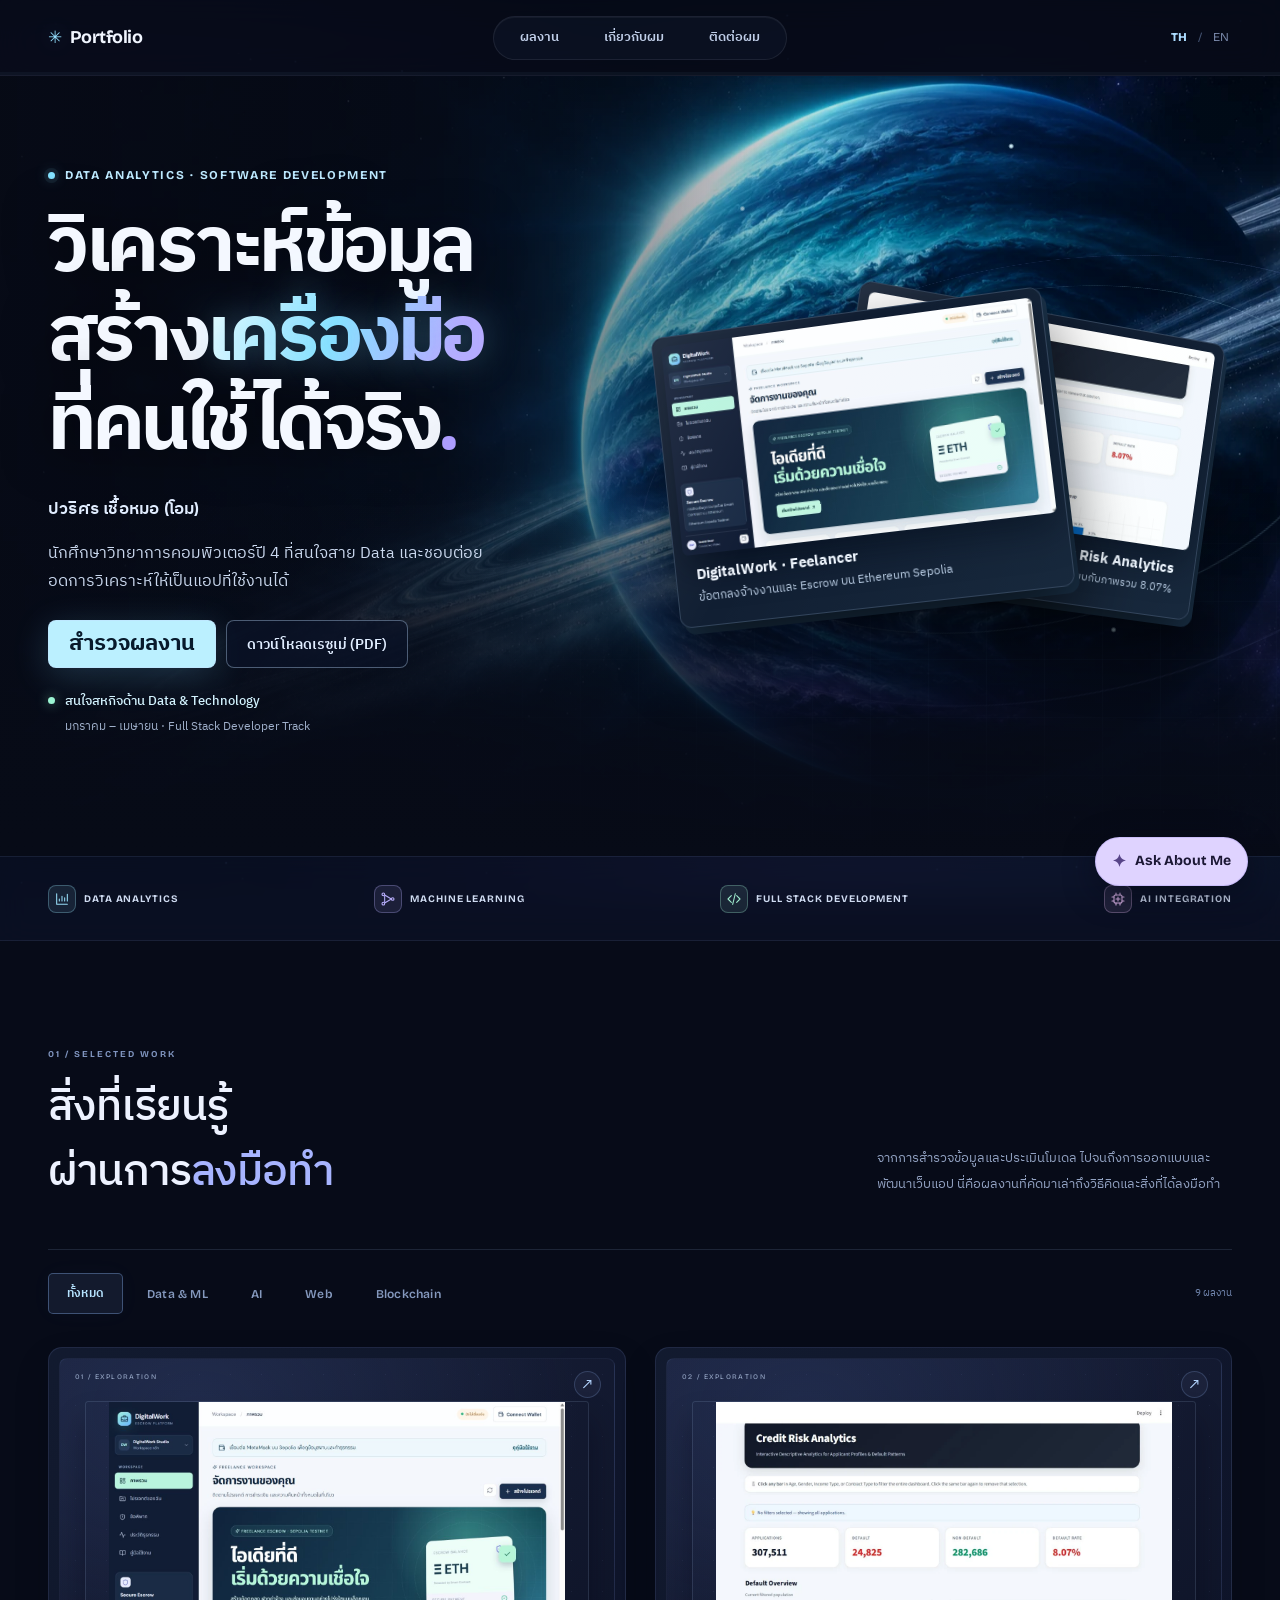
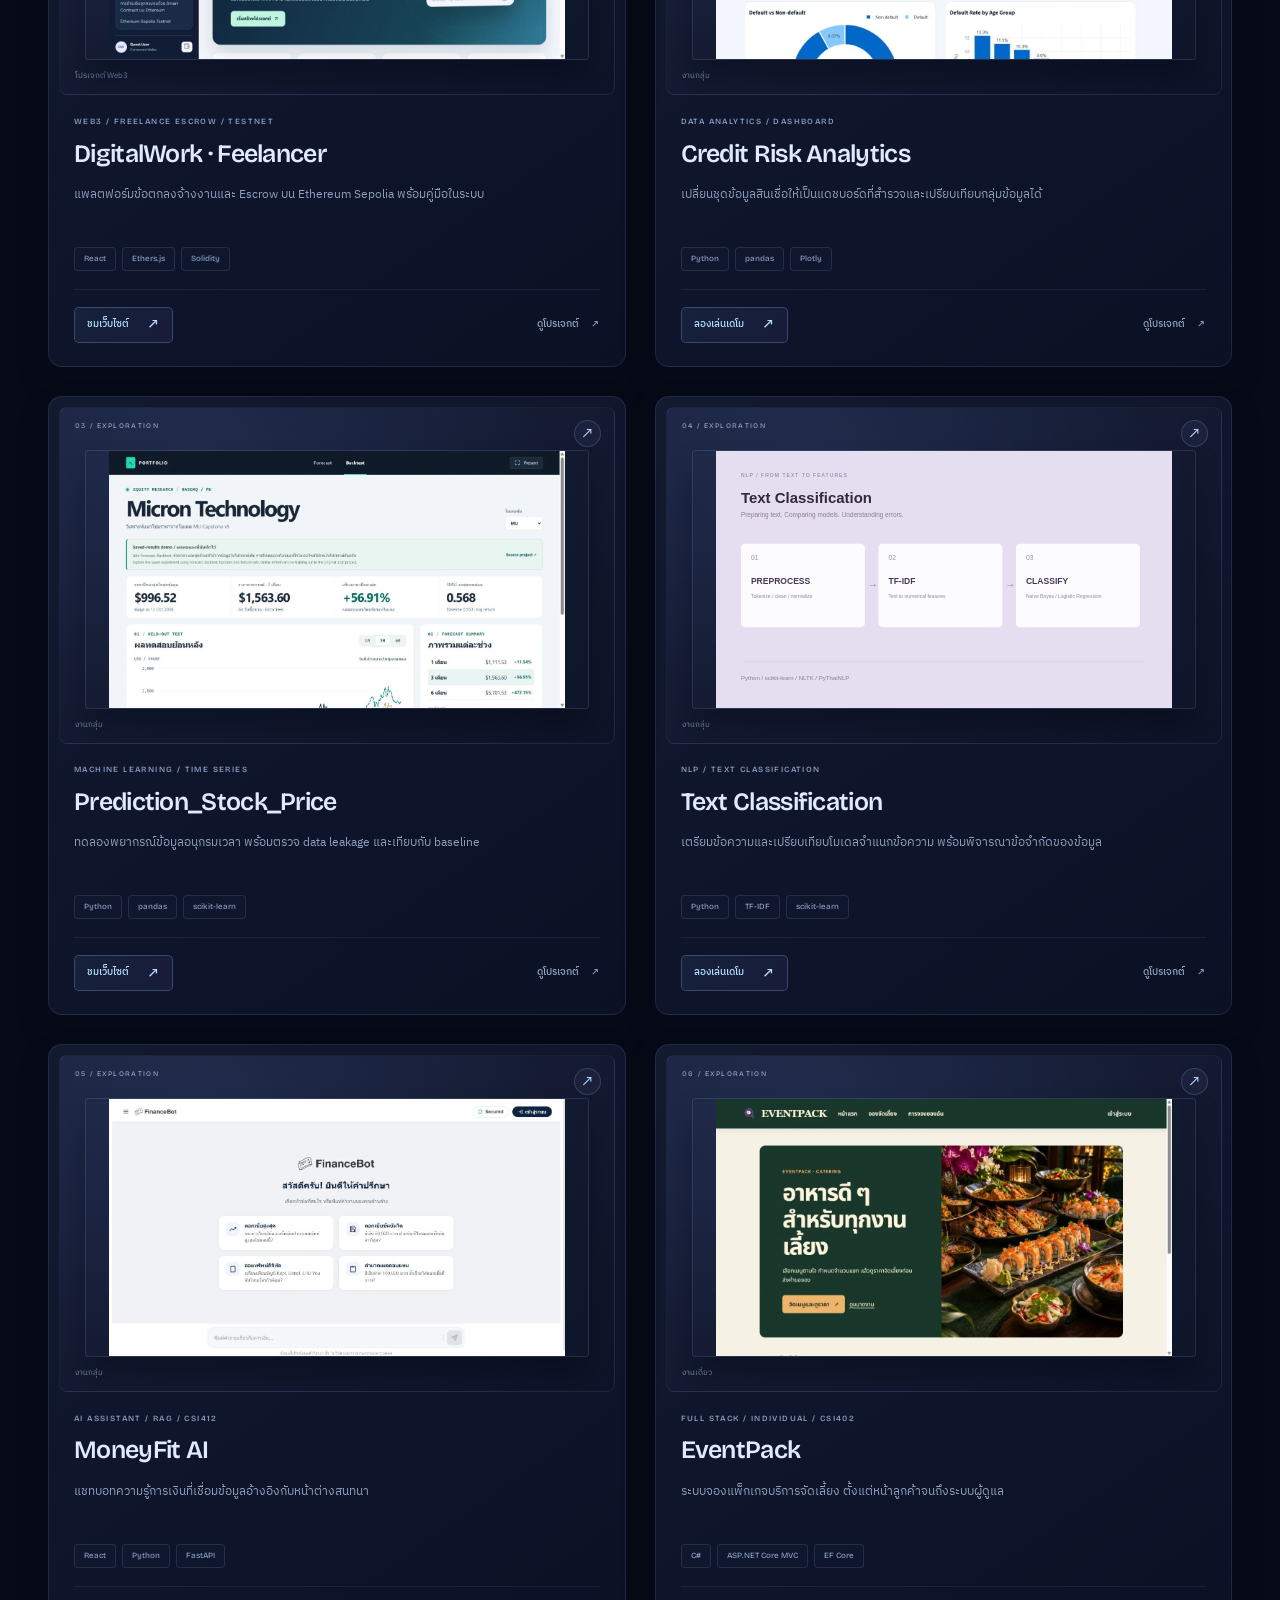
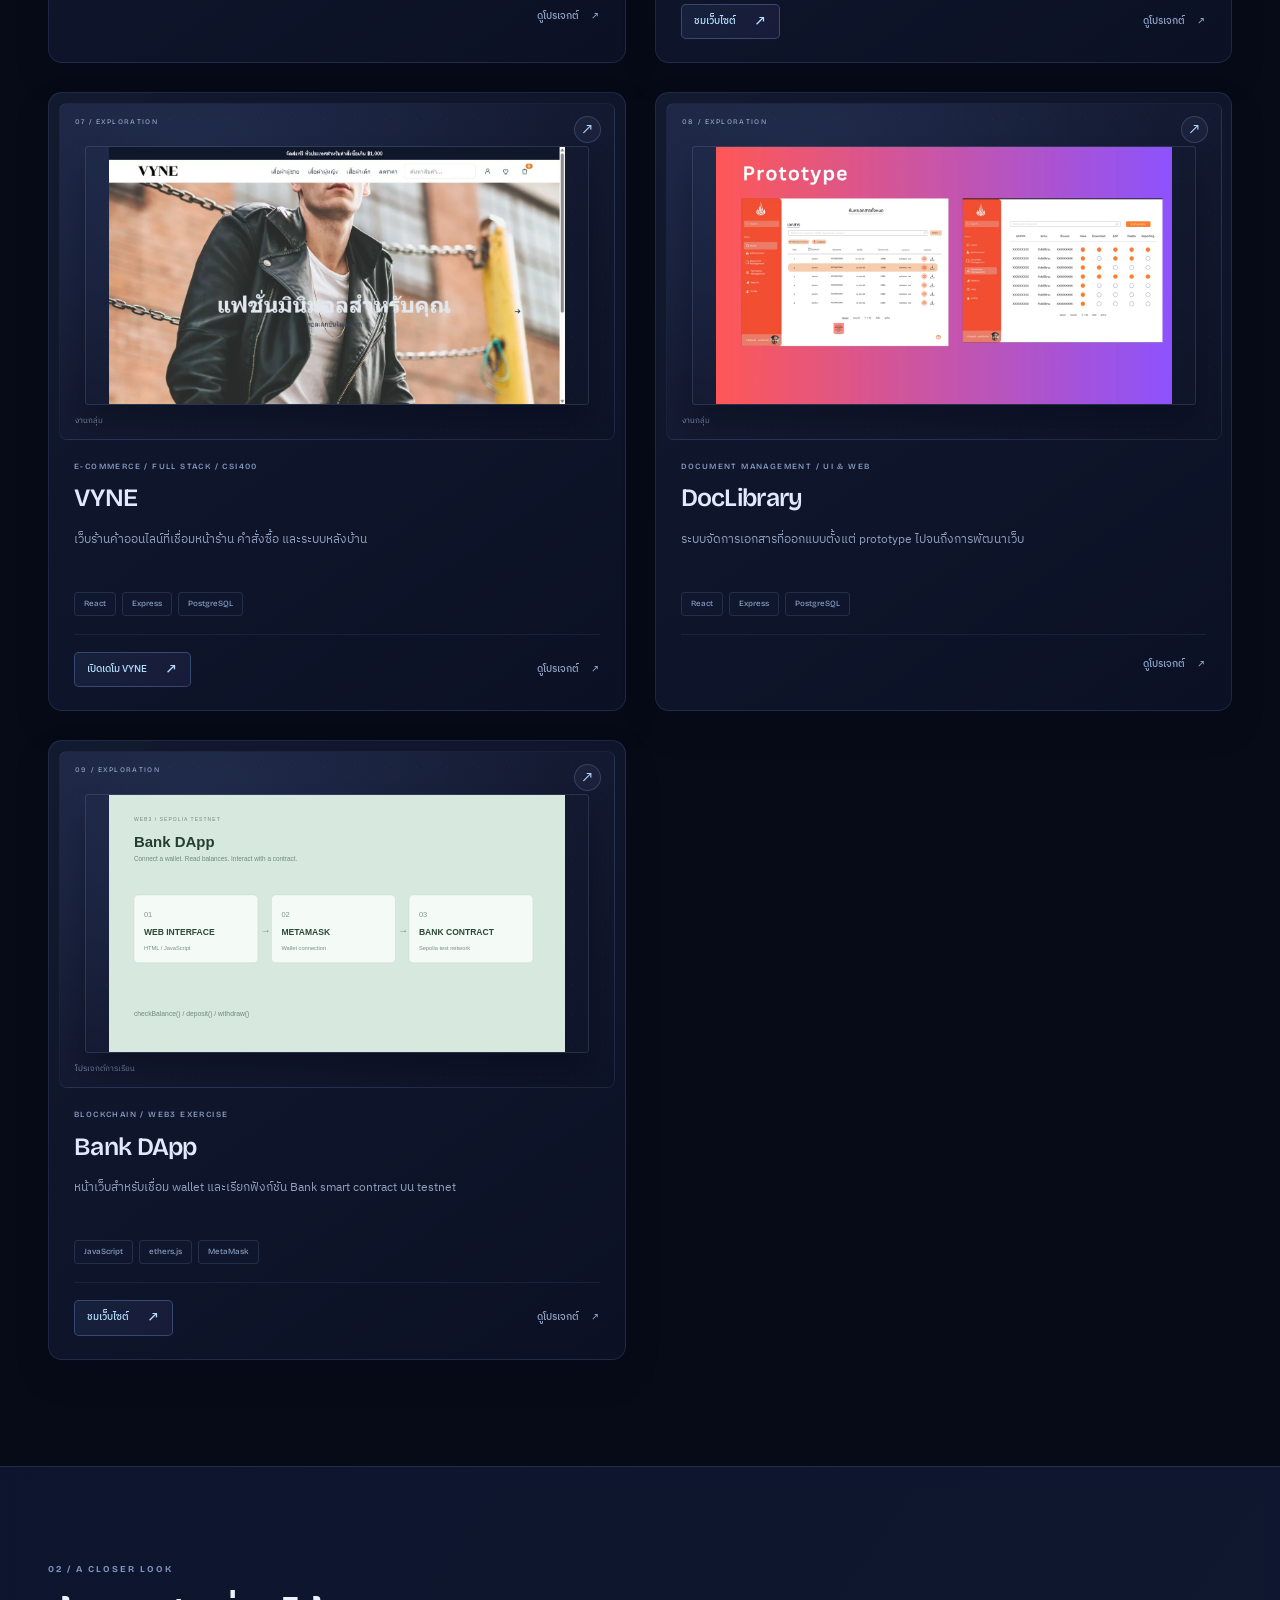
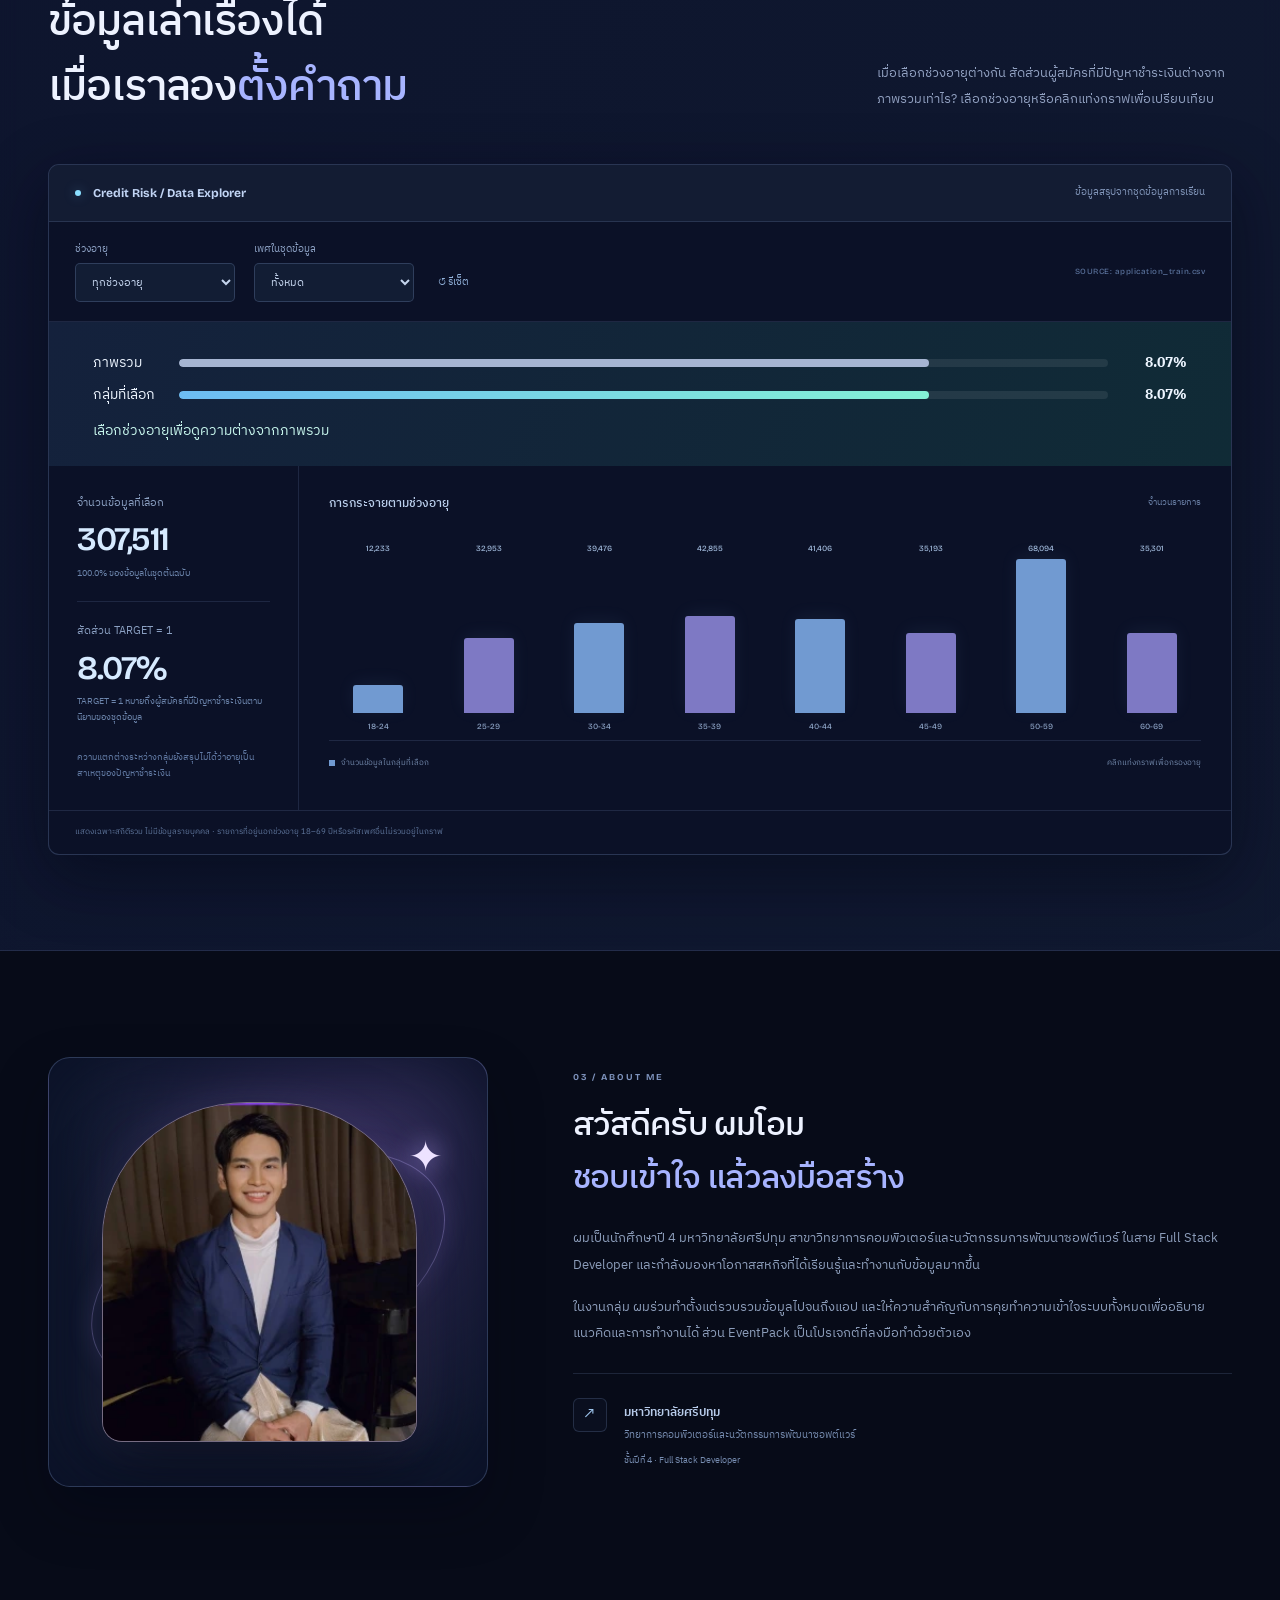
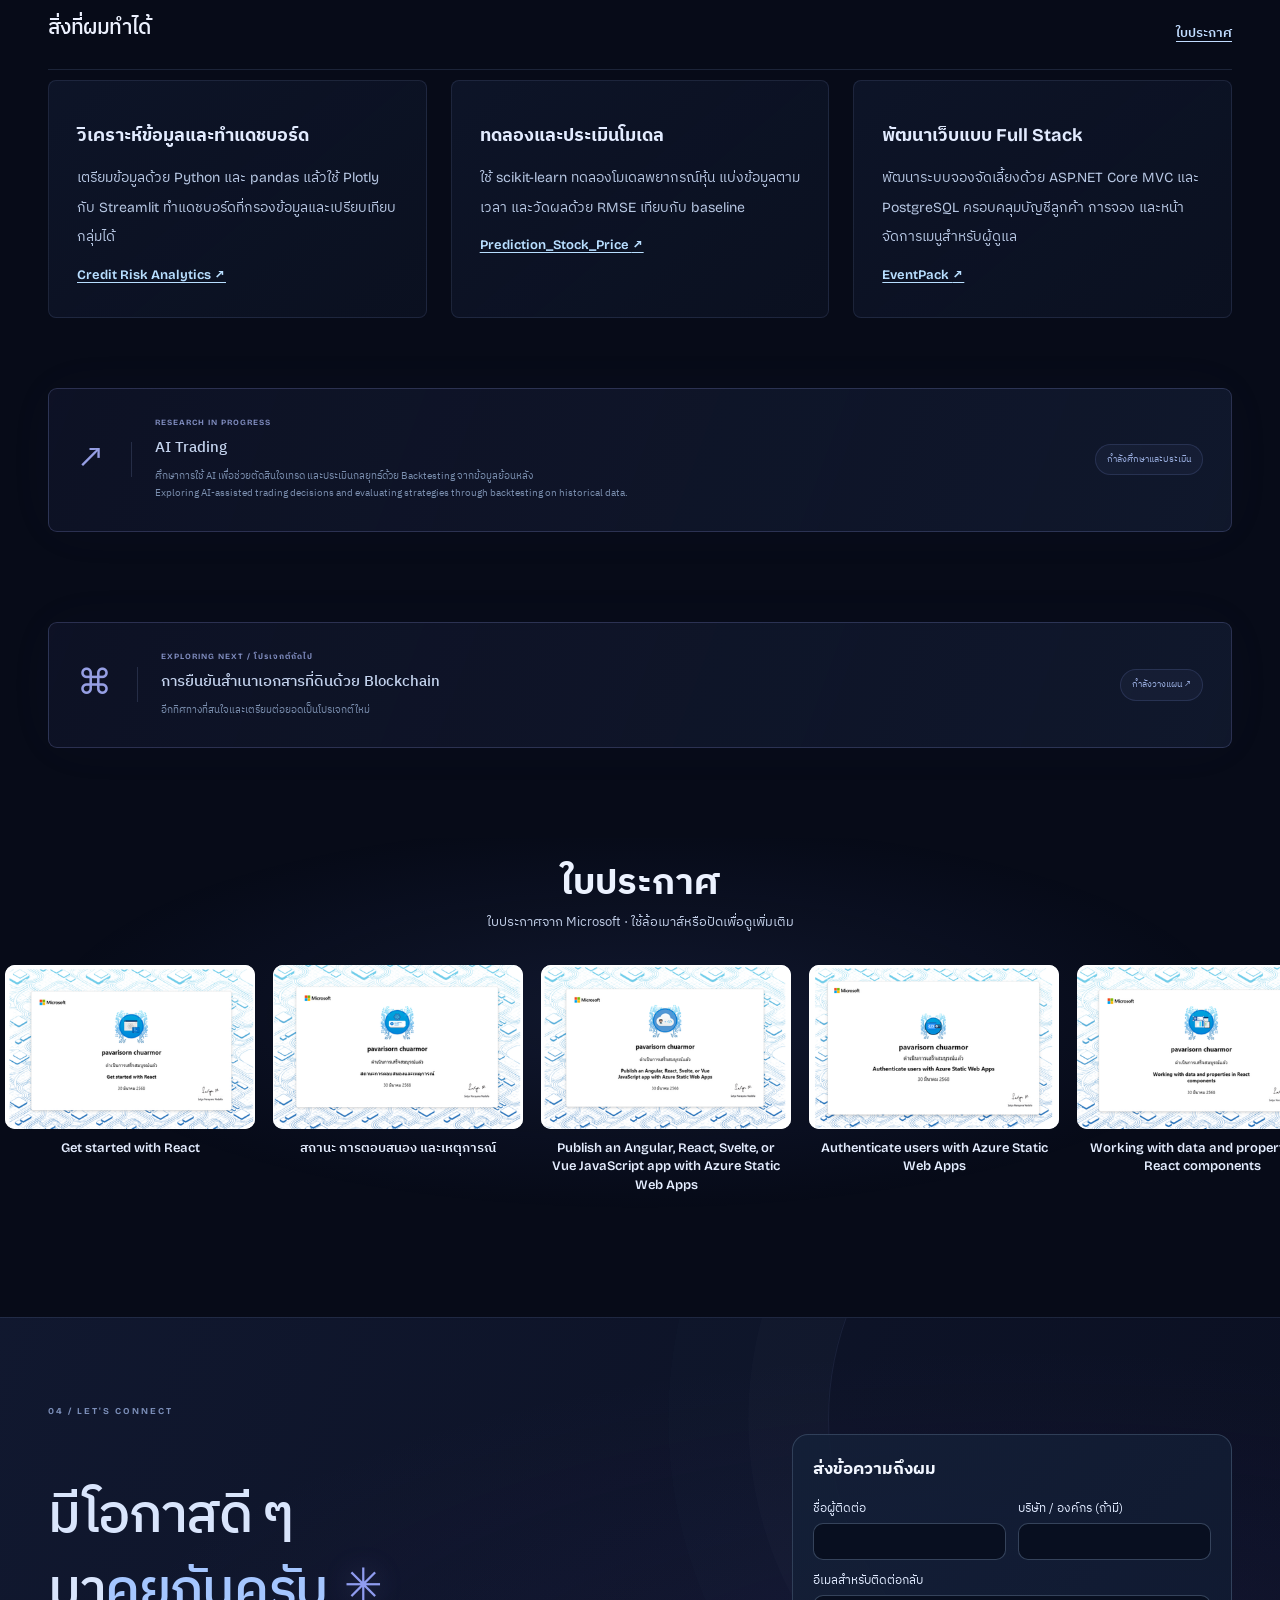
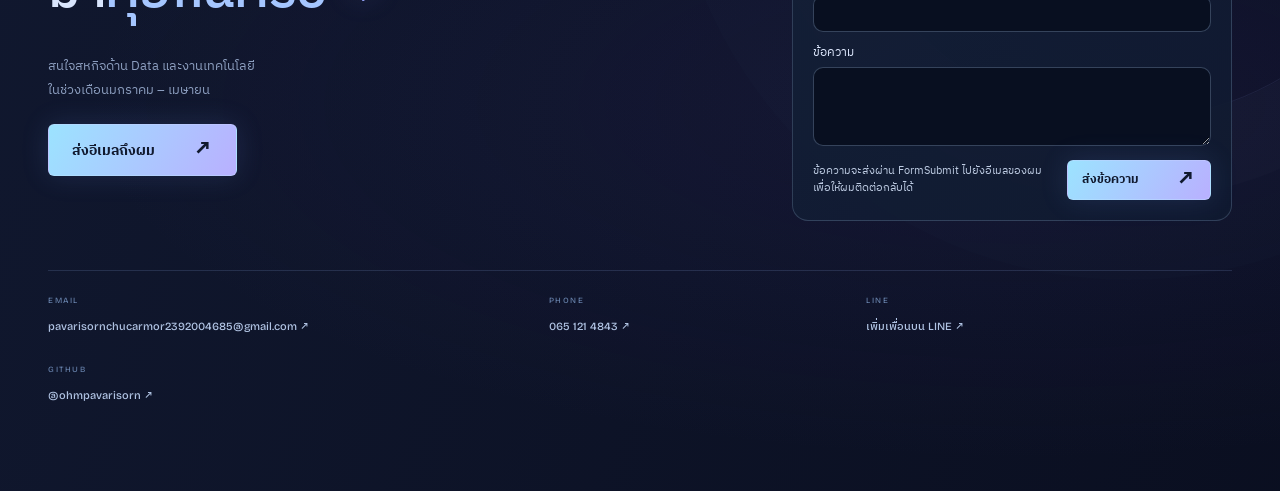
==== commit 1a255739: "Fit a smaller contact form beside the contact introduction" ====
--- a/index.html
+++ b/index.html
@@ -18,7 +18,7 @@
   <link rel="stylesheet" href="ask-ohm.css?v=glass">
   <link rel="stylesheet" href="cursor.css?v=spotlight">
   <link rel="preload" as="image" href="launch-planet.webp">
-  <link rel="stylesheet" href="launch.css?v=compact-contact">
+  <link rel="stylesheet" href="launch.css?v=contact-layout">
   <script src="launch.js?v=depth" defer></script>
   <script src="content.js?v=minimal-success" defer></script>
   <script src="app.js?v=contact-redirect" defer></script>
@@ -223,7 +223,7 @@
       </div>
     </section>
 
-    <section id="contact" class="contact-section"><div class="wrap"><p class="eyebrow section-index">04 / LET'S CONNECT</p><div class="contact-heading"><h2 data-i18n-html="contactTitle">มีโอกาสดี ๆ<br>มา<span class="serif-word">คุยกันครับ</span><span class="contact-star">✳</span></h2><div><p data-i18n="contactBody">สนใจสหกิจด้าน Data และงานเทคโนโลยี<br>ในช่วงเดือนมกราคม – เมษายน</p><a class="button primary" href="https://mail.google.com/mail/?view=cm&amp;fs=1&amp;to=pavarisornchucarmor2392004685%40gmail.com" target="_blank" rel="noopener noreferrer"><span data-i18n="emailMe">ส่งอีเมลถึงผม</span><span>↗</span></a></div></div><form class="contact-form" action="https://formsubmit.co/pavarisornchucarmor2392004685@gmail.com" method="POST">
+    <section id="contact" class="contact-section"><div class="wrap"><p class="eyebrow section-index">04 / LET'S CONNECT</p><div class="contact-layout"><div class="contact-heading"><h2 data-i18n-html="contactTitle">มีโอกาสดี ๆ<br>มา<span class="serif-word">คุยกันครับ</span><span class="contact-star">✳</span></h2><div><p data-i18n="contactBody">สนใจสหกิจด้าน Data และงานเทคโนโลยี<br>ในช่วงเดือนมกราคม – เมษายน</p><a class="button primary" href="https://mail.google.com/mail/?view=cm&amp;fs=1&amp;to=pavarisornchucarmor2392004685%40gmail.com" target="_blank" rel="noopener noreferrer"><span data-i18n="emailMe">ส่งอีเมลถึงผม</span><span>↗</span></a></div></div><form class="contact-form" action="https://formsubmit.co/pavarisornchucarmor2392004685@gmail.com" method="POST">
           <h3 data-i18n="messageTitle">ส่งข้อความถึงผม</h3>
           <input type="hidden" name="_subject" value="Portfolio — New company enquiry">
           <input type="hidden" name="_template" value="table">
@@ -238,7 +238,7 @@
           <div class="contact-form-footer"><p data-i18n="formPrivacy">ข้อความจะส่งผ่าน FormSubmit ไปยังอีเมลของผม เพื่อให้ผมติดต่อกลับได้</p><button class="button primary" type="submit"><span data-i18n="sendMessage">ส่งข้อความ</span><span aria-hidden="true">↗</span></button></div>
           <p id="contact-form-status" role="status" hidden></p>
           <div class="contact-form-success" id="contact-form-success" role="status" hidden><span class="contact-success-icon" aria-hidden="true">✓</span><span data-i18n="messageSent">อีเมลของคุณส่งสำเร็จแล้ว</span></div>
-        </form><div class="contact-details"><a href="mailto:pavarisornchucarmor2392004685@gmail.com"><span>EMAIL</span><strong>pavarisornchucarmor2392004685@gmail.com ↗</strong></a><a href="tel:+66651214843"><span>PHONE</span><strong>065 121 4843 ↗</strong></a><a href="https://line.me/ti/p/I6e5qx8350" target="_blank" rel="noopener noreferrer" aria-label="Add me on LINE"><span>LINE</span><strong>เพิ่มเพื่อนบน LINE ↗</strong></a><a href="https://github.com/ohmpavarisorn" target="_blank" rel="noopener noreferrer"><span>GITHUB</span><strong>@ohmpavarisorn ↗</strong></a></div></div></section>
+        </form></div><div class="contact-details"><a href="mailto:pavarisornchucarmor2392004685@gmail.com"><span>EMAIL</span><strong>pavarisornchucarmor2392004685@gmail.com ↗</strong></a><a href="tel:+66651214843"><span>PHONE</span><strong>065 121 4843 ↗</strong></a><a href="https://line.me/ti/p/I6e5qx8350" target="_blank" rel="noopener noreferrer" aria-label="Add me on LINE"><span>LINE</span><strong>เพิ่มเพื่อนบน LINE ↗</strong></a><a href="https://github.com/ohmpavarisorn" target="_blank" rel="noopener noreferrer"><span>GITHUB</span><strong>@ohmpavarisorn ↗</strong></a></div></div></section>
   </main>
   <div class="ask-widget">
     <section class="ask-panel" id="ask-ohm" aria-labelledby="ask-title" hidden>
--- a/launch.css
+++ b/launch.css
@@ -408,22 +408,22 @@
 .contact-form {
   box-sizing: border-box;
   width: 100%;
-  max-width: 680px;
-  margin: 28px auto 0;
-  padding: clamp(18px, 3vw, 28px);
+  max-width: 440px;
+  margin: 0;
+  padding: 20px;
   background: linear-gradient(135deg, #142038e8, #101a30e8);
   border: 1px solid #b2d9ff30;
   border-radius: 16px;
 }
-.contact-form h3 { margin: 0 0 18px; font-size: 20px; color: #f1f6ff; }
-.contact-form-grid { display: grid; grid-template-columns: minmax(0, 1fr) minmax(0, 1fr); gap: 14px 16px; }
-.contact-form label { display: grid; min-width: 0; gap: 6px; color: #e0eaff; font-size: 13px; }
+.contact-form h3 { margin: 0 0 14px; font-size: 17px; color: #f1f6ff; }
+.contact-form-grid { display: grid; grid-template-columns: minmax(0, 1fr) minmax(0, 1fr); gap: 10px 12px; }
+.contact-form label { display: grid; min-width: 0; gap: 4px; color: #e0eaff; font-size: 12px; }
 .contact-form-wide { grid-column: 1 / -1; }
 .contact-form input:not([type="hidden"]), .contact-form textarea {
   box-sizing: border-box;
   width: 100%;
   min-width: 0;
-  padding: 10px 12px;
+  padding: 7px 10px;
   border: 1px solid #9bbce54d;
   border-radius: 10px;
   background: #080f20;
@@ -432,12 +432,12 @@
   font-size: 14px;
   line-height: 1.5;
 }
-.contact-form textarea { resize: vertical; min-height: 100px; }
+.contact-form textarea { resize: vertical; min-height: 76px; }
 .contact-form :is(input, textarea, button):focus-visible { outline: 2px solid #9de5ff; outline-offset: 3px; }
 .contact-form .contact-honey { display: none !important; }
-.contact-form-footer { display: flex; align-items: center; justify-content: space-between; gap: 16px; margin-top: 18px; }
-.contact-form-footer p { color: #becce3; font-size: 12px; line-height: 1.7; margin: 0; max-width: 360px; }
-.contact-form-footer button { flex-shrink: 0; min-height: 44px; padding: 10px 18px; font-size: 13px; cursor: pointer; border: 0; }
+.contact-form-footer { display: flex; align-items: center; justify-content: space-between; gap: 12px; margin-top: 14px; }
+.contact-form-footer p { color: #becce3; font-size: 11px; line-height: 1.6; margin: 0; max-width: 230px; }
+.contact-form-footer button { flex-shrink: 0; min-height: 38px; padding: 8px 14px; font-size: 12px; cursor: pointer; border: 0; }
 
 .contact-form-success:not([hidden]) {
   display: flex;
@@ -470,10 +470,33 @@
   }
 }
 
-@media(max-width:760px) {
+@media(max-width:480px) {
   .contact-form-footer { align-items: flex-start; flex-direction: column; }
   .contact-form-footer button { width: auto; align-self: flex-start; }
 }
 @media(max-width:480px) {
   .contact-form-grid { grid-template-columns: 1fr; }
 }
+
+/* Fit the form into the contact section alongside its introduction. */
+.contact-layout {
+  display: grid;
+  grid-template-columns: minmax(0, 1fr) minmax(0, 440px);
+  gap: clamp(28px, 5vw, 72px);
+  align-items: center;
+}
+.contact-layout .contact-heading { display: block; min-width: 0; }
+.contact-layout .contact-heading h2 { font-size: clamp(34px, 4.5vw, 54px); }
+.contact-layout .contact-heading > div { max-width: 360px; margin-top: 24px; }
+.contact-layout .contact-heading .contact-star { font-size: .85em; }
+.contact-layout .contact-form-success:not([hidden]) { margin-top: 14px; padding: 10px 12px; font-size: 12px; gap: 8px; }
+@media (max-width: 840px) {
+  .contact-layout { grid-template-columns: minmax(0, 1fr); gap: 24px; }
+  .contact-layout .contact-form { justify-self: start; }
+  .contact-layout .contact-heading > div { margin-top: 16px; }
+}
+@media (max-width: 480px) {
+  .contact-layout .contact-form { padding: 16px; }
+  .contact-layout .contact-form input:not([type="hidden"]),
+  .contact-layout .contact-form textarea { font-size: 16px; }
+}
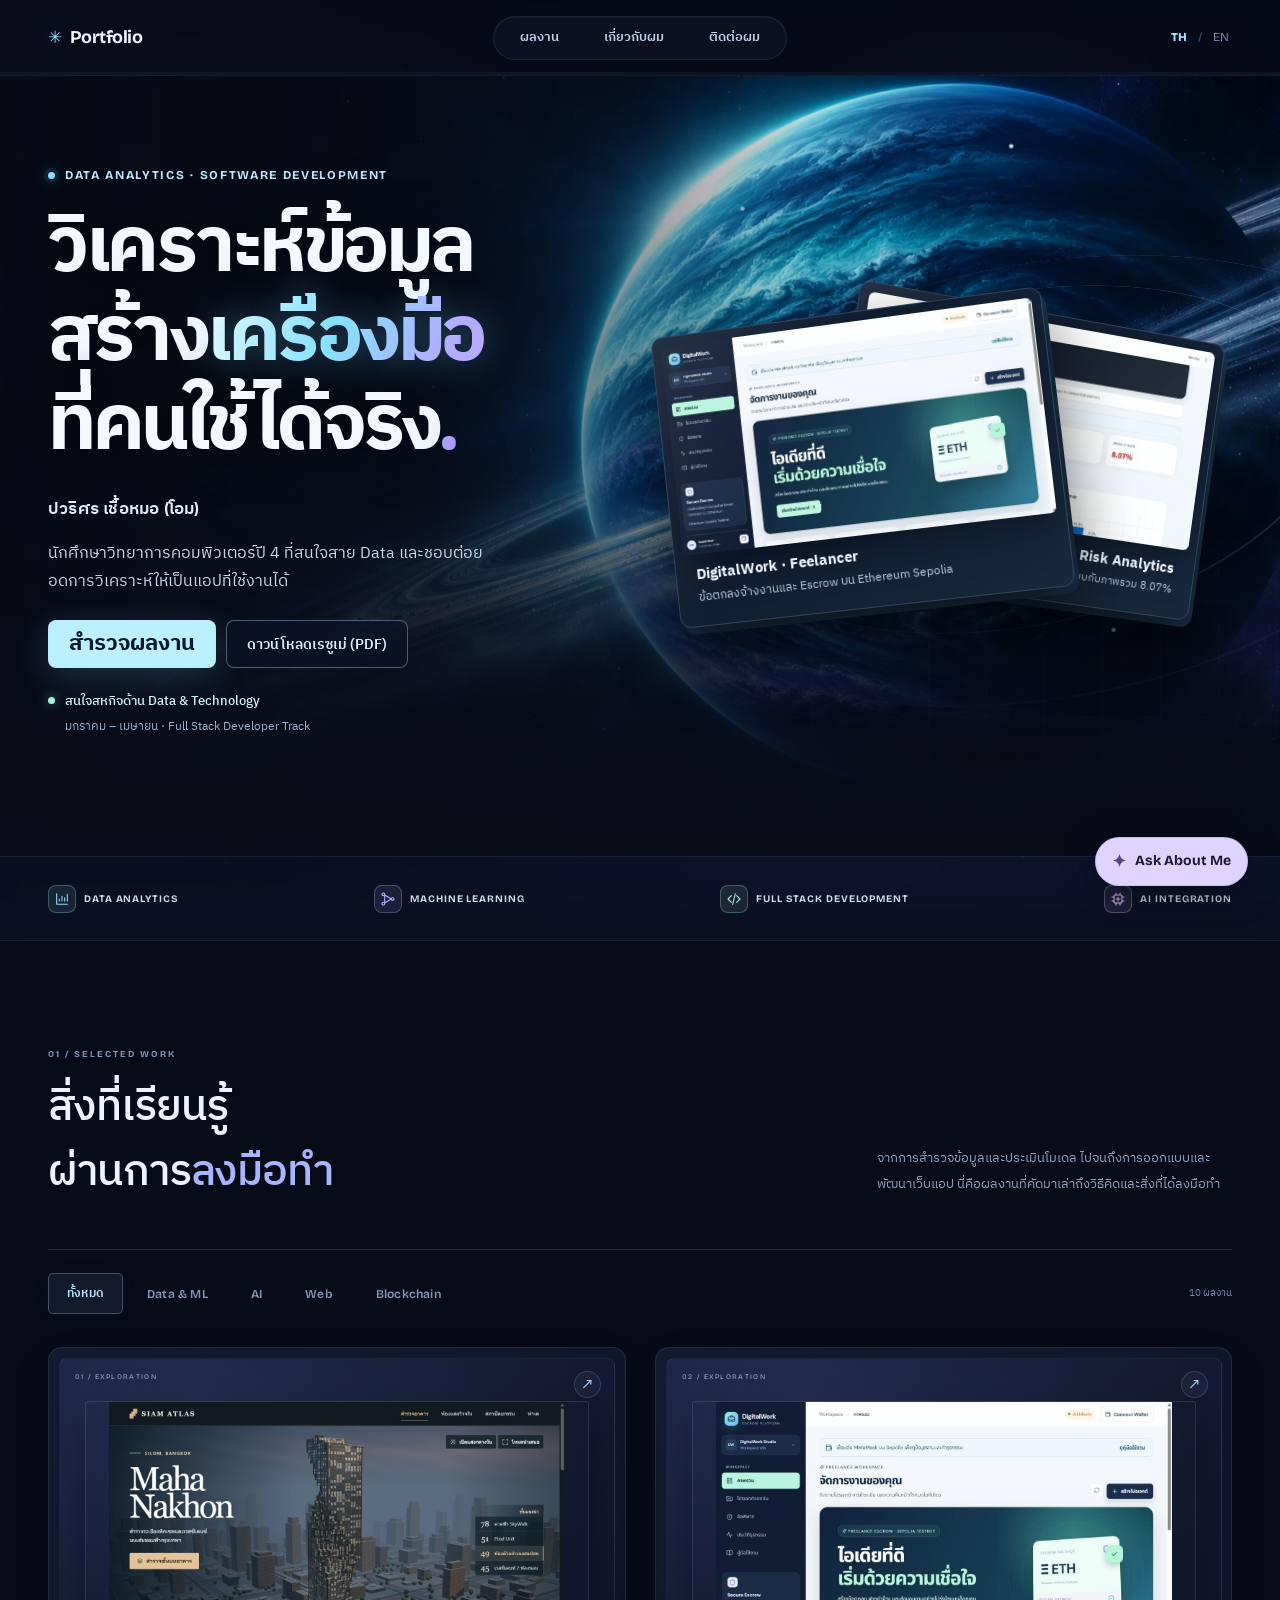
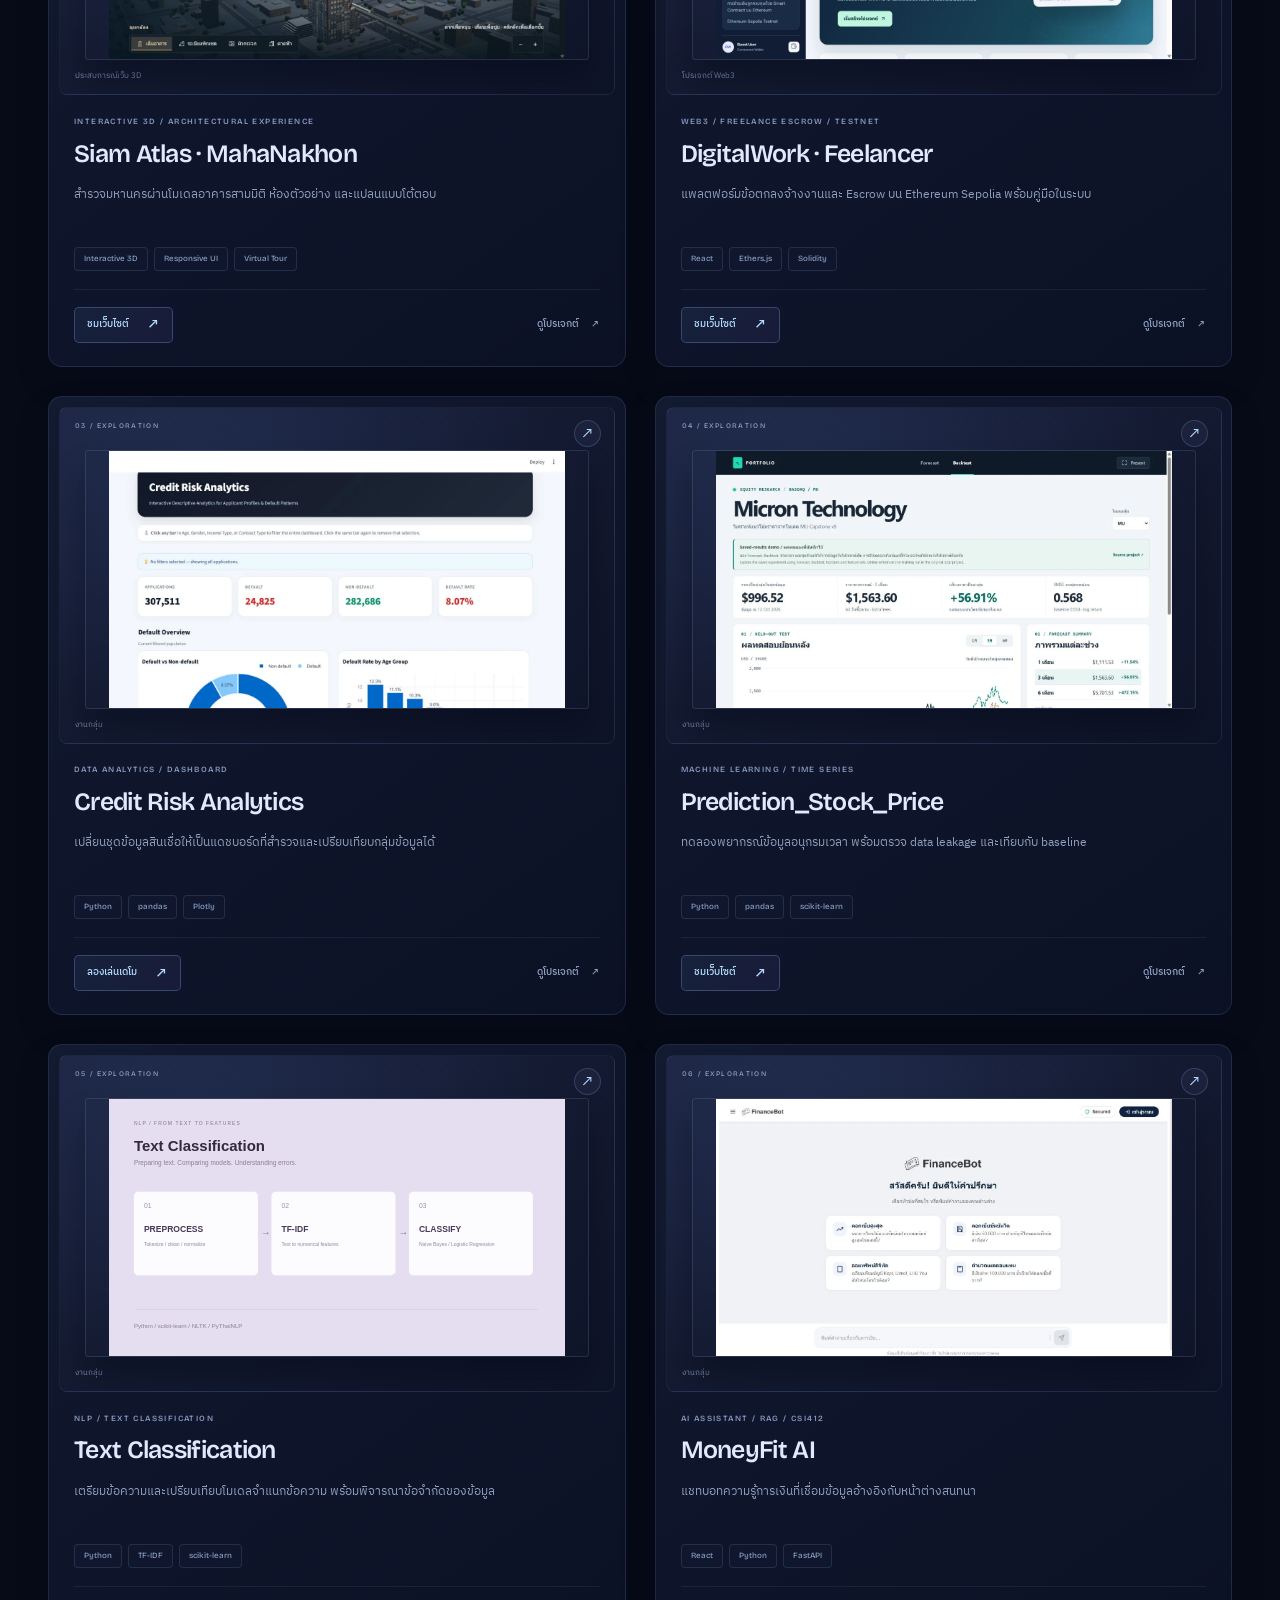
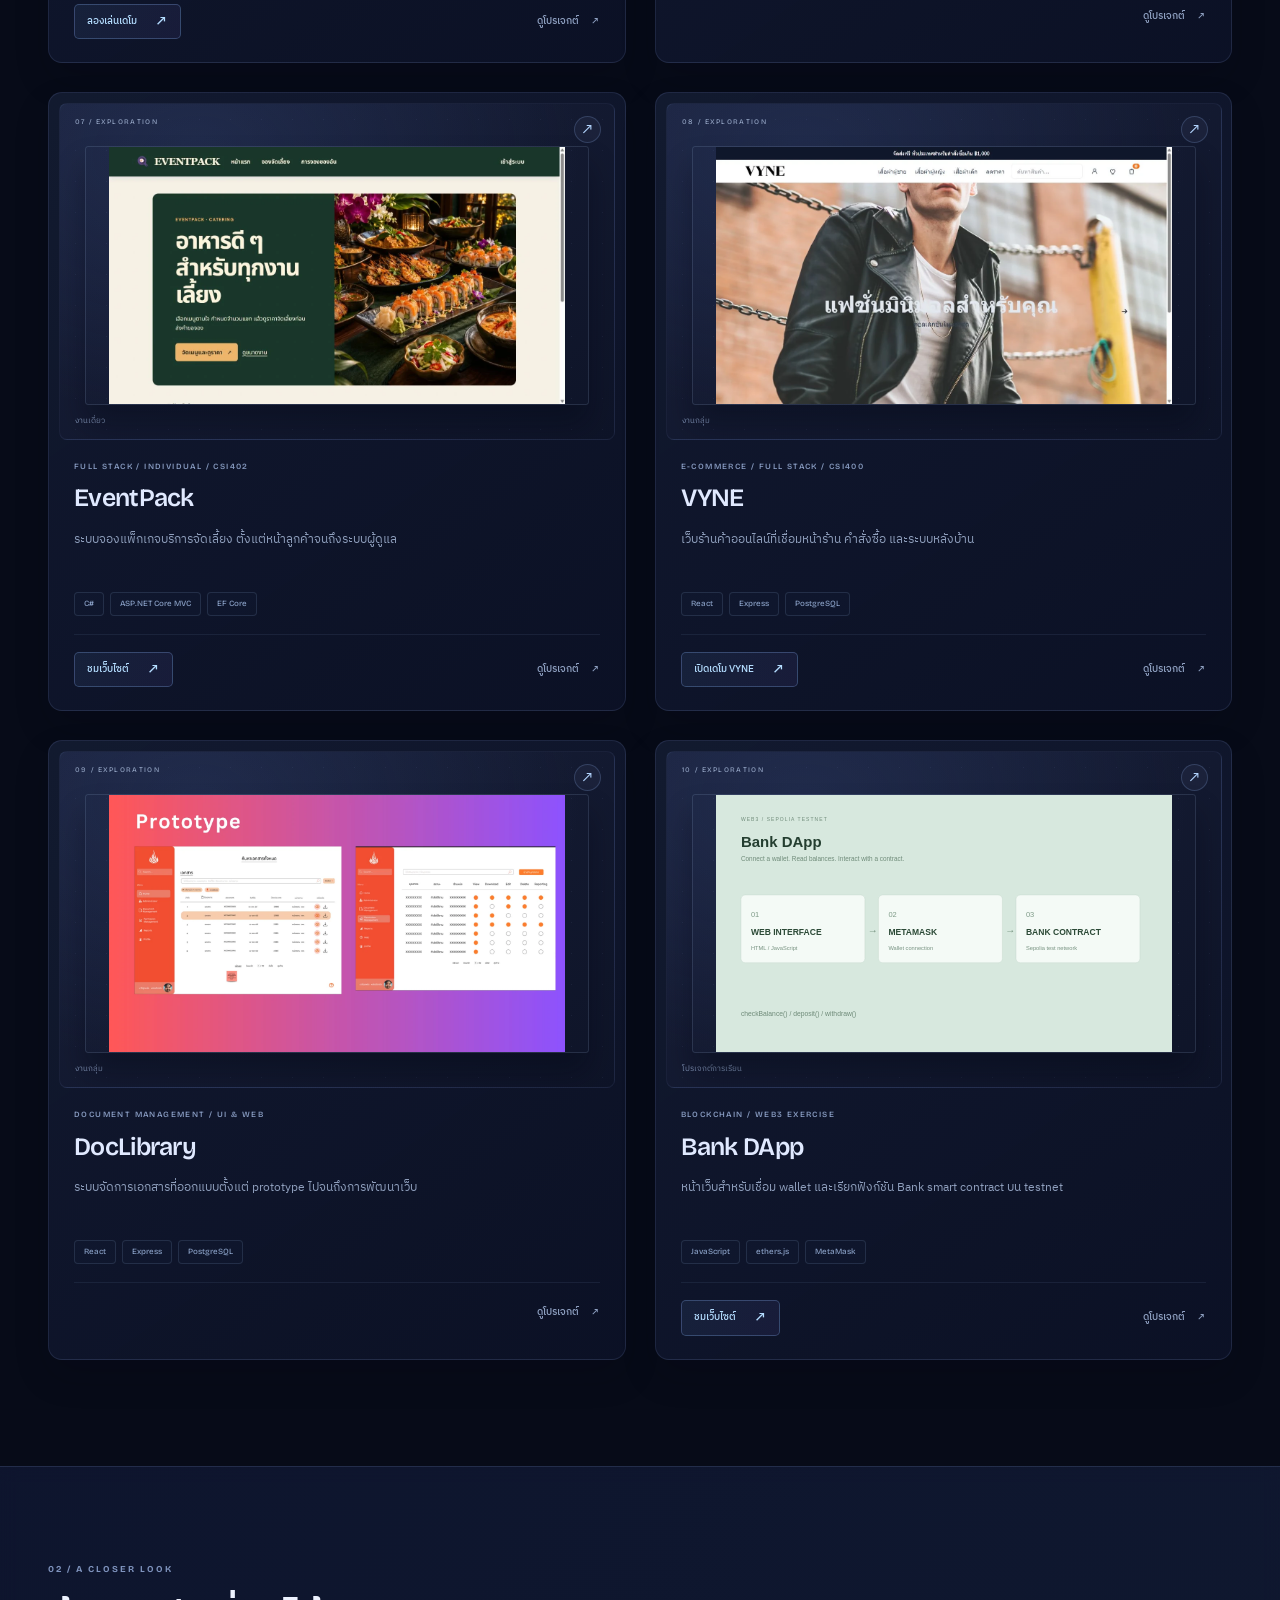
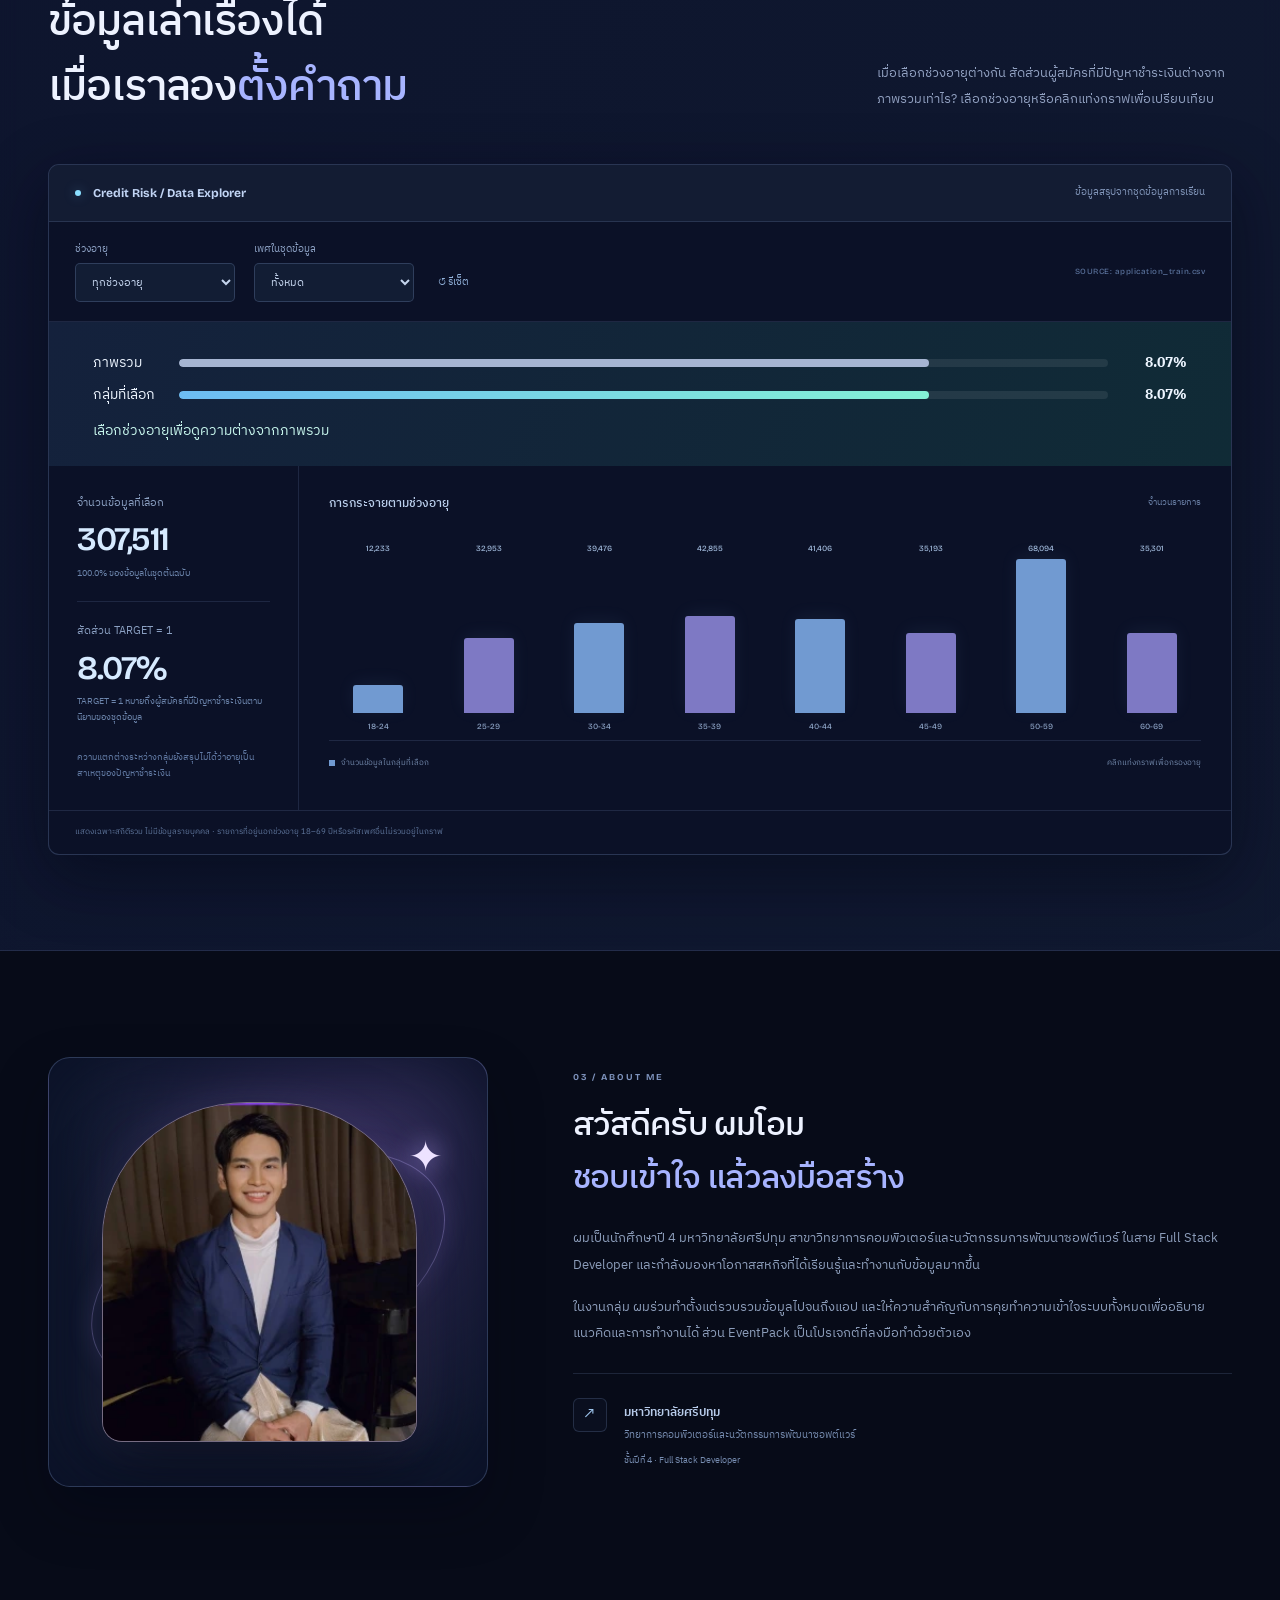
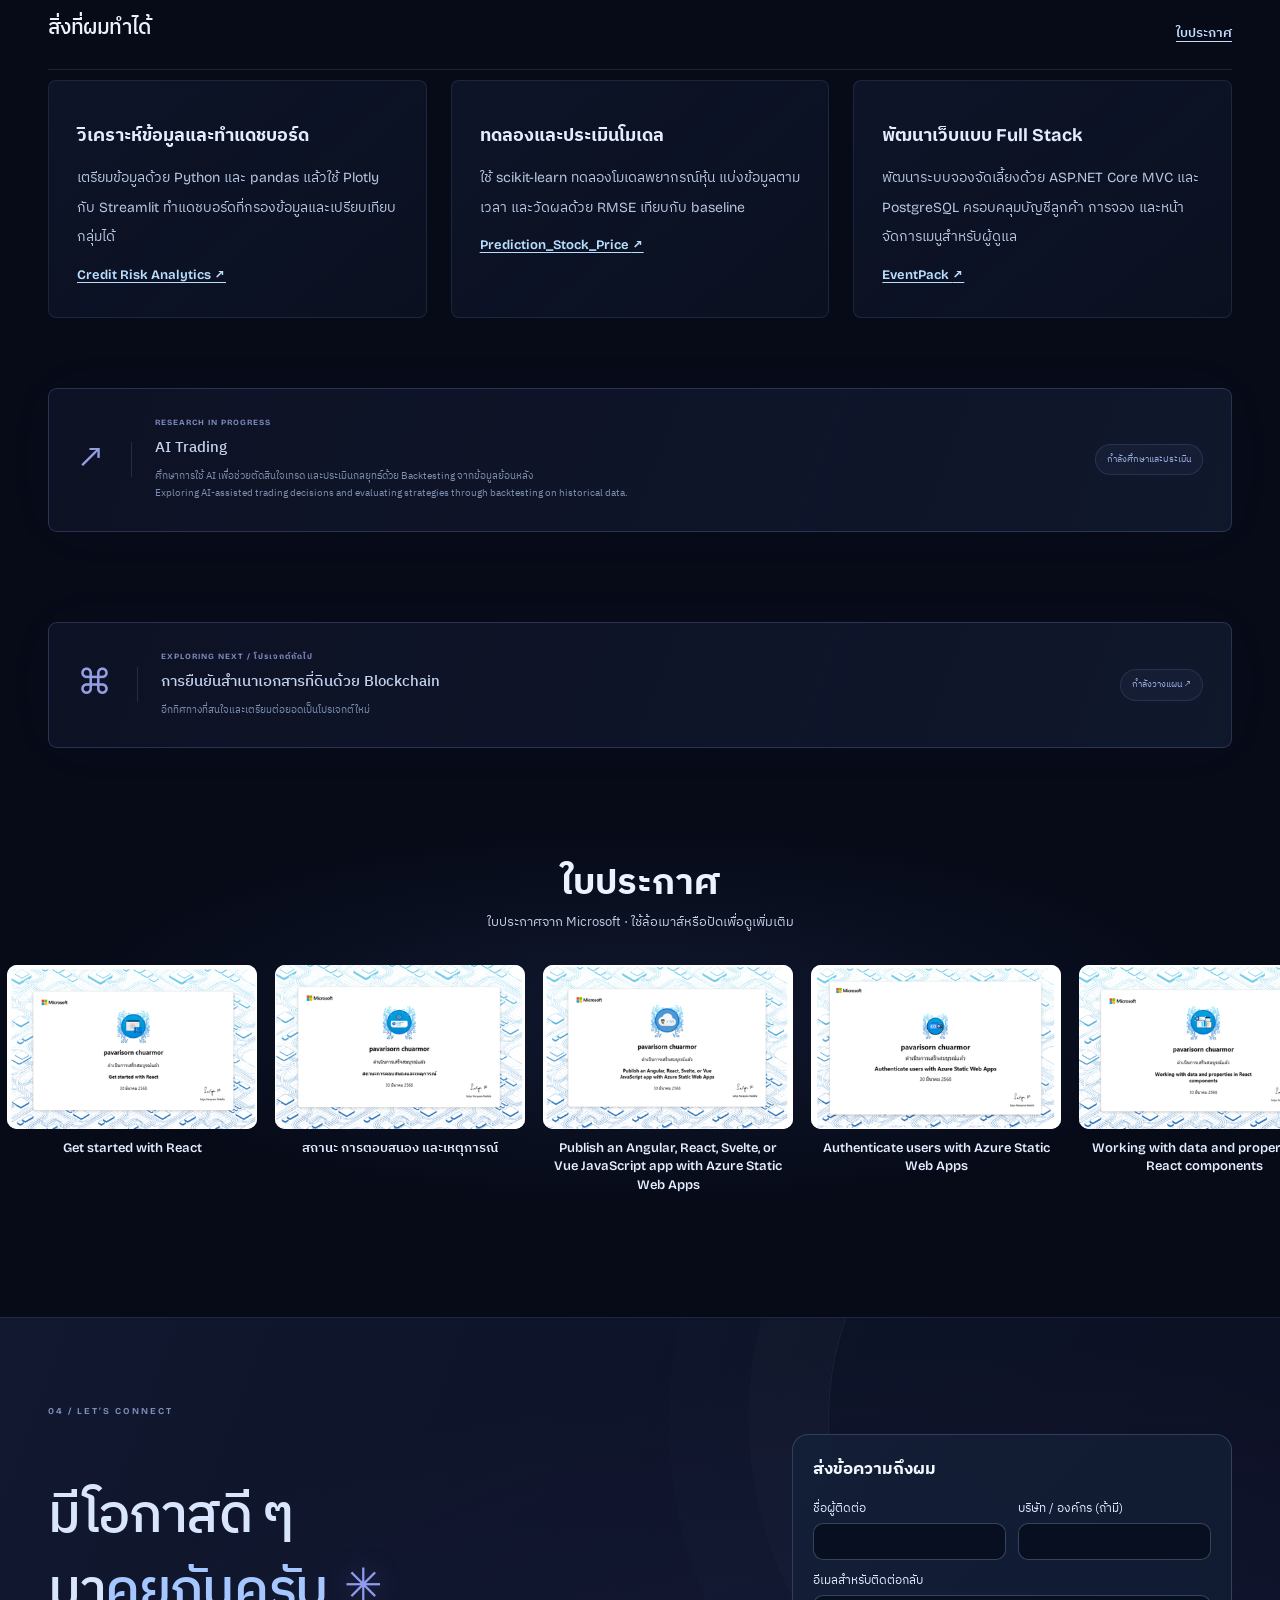
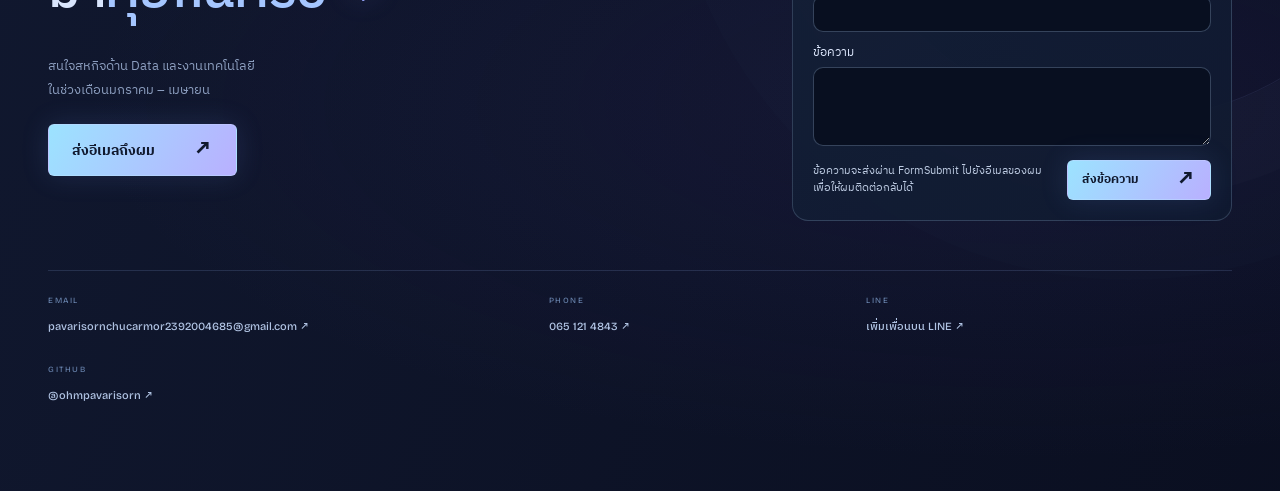
==== commit 6cd66586: "Add Siam Atlas interactive 3D project with live screenshots" ====
--- a/index.html
+++ b/index.html
@@ -20,8 +20,8 @@
   <link rel="preload" as="image" href="launch-planet.webp">
   <link rel="stylesheet" href="launch.css?v=contact-layout">
   <script src="launch.js?v=depth" defer></script>
-  <script src="content.js?v=minimal-success" defer></script>
-  <script src="app.js?v=contact-redirect" defer></script>
+  <script src="content.js?v=siam-atlas" defer></script>
+  <script src="app.js?v=siam-atlas" defer></script>
   <script src="navigation.js?v=reading-progress" defer></script>
   <script src="space.js?v=showcase" defer></script>
   <script src="ask-ohm.js?v=project-skills" defer></script>
